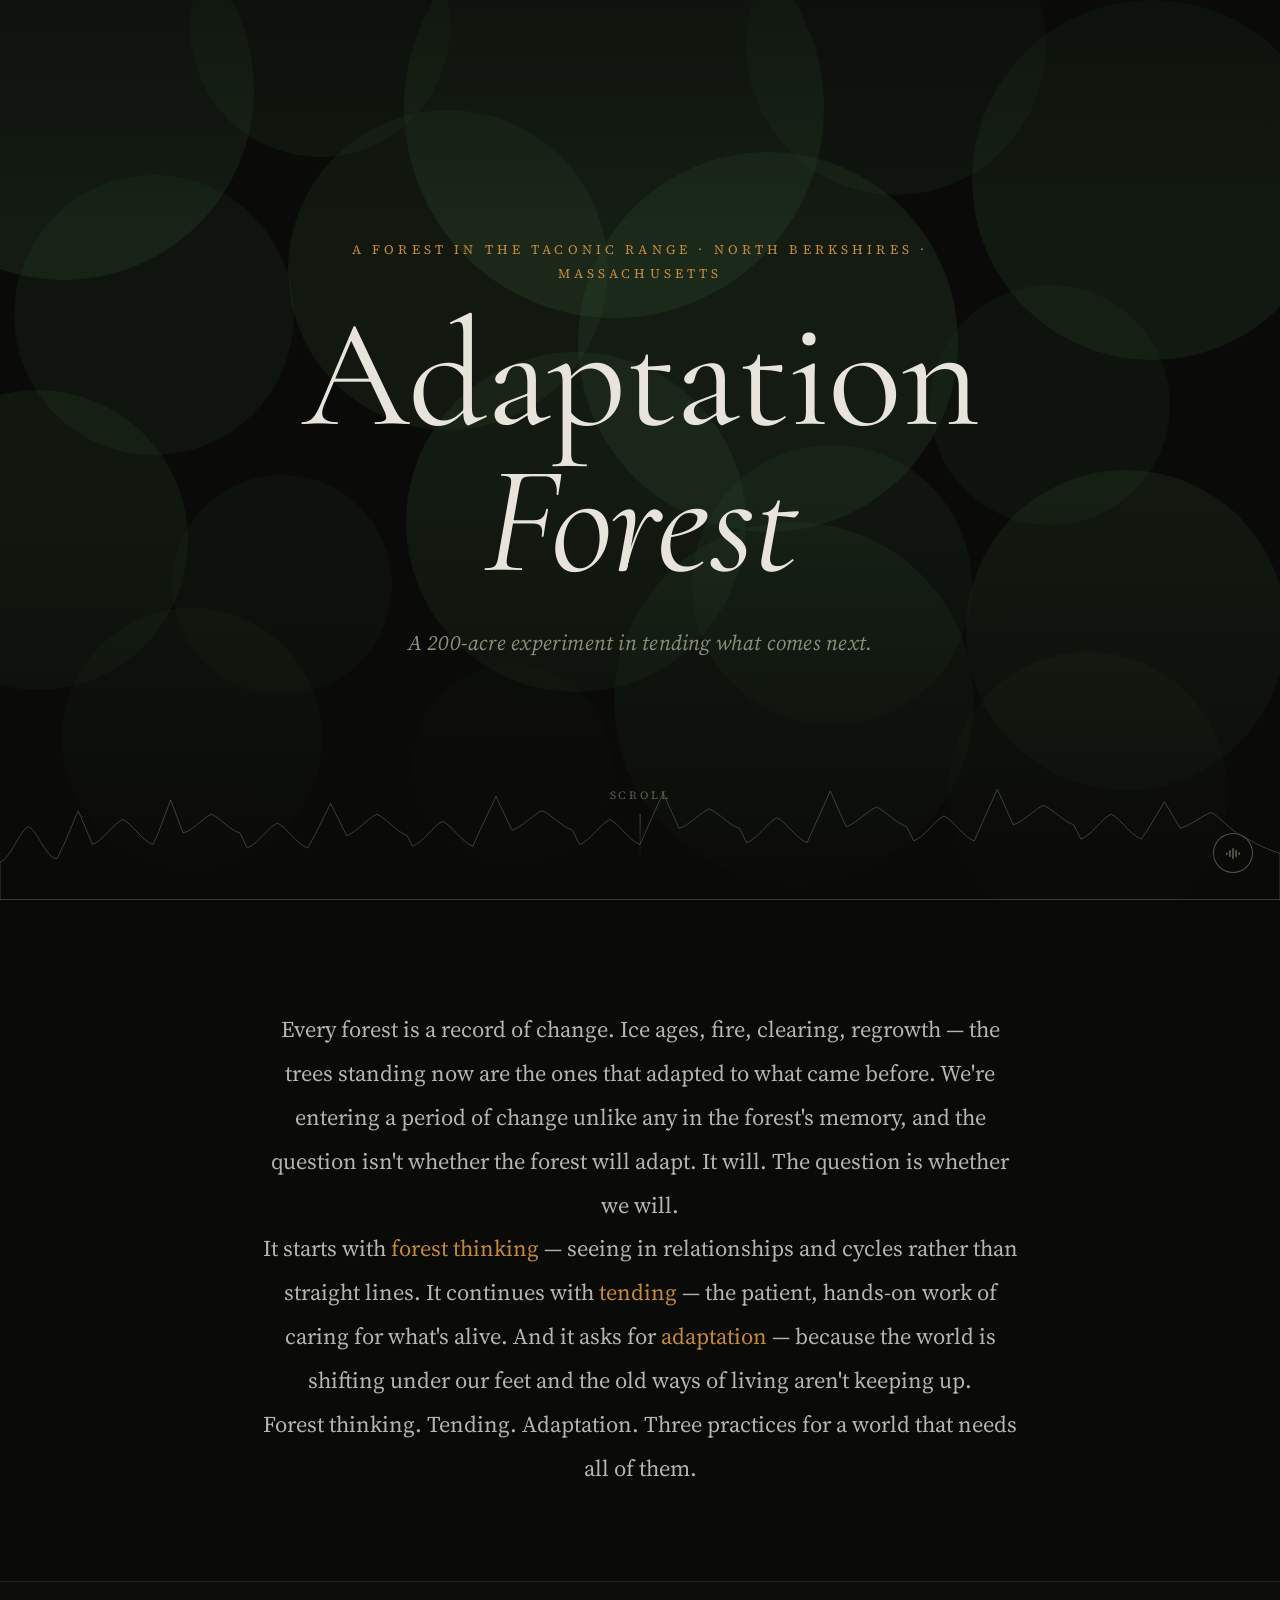
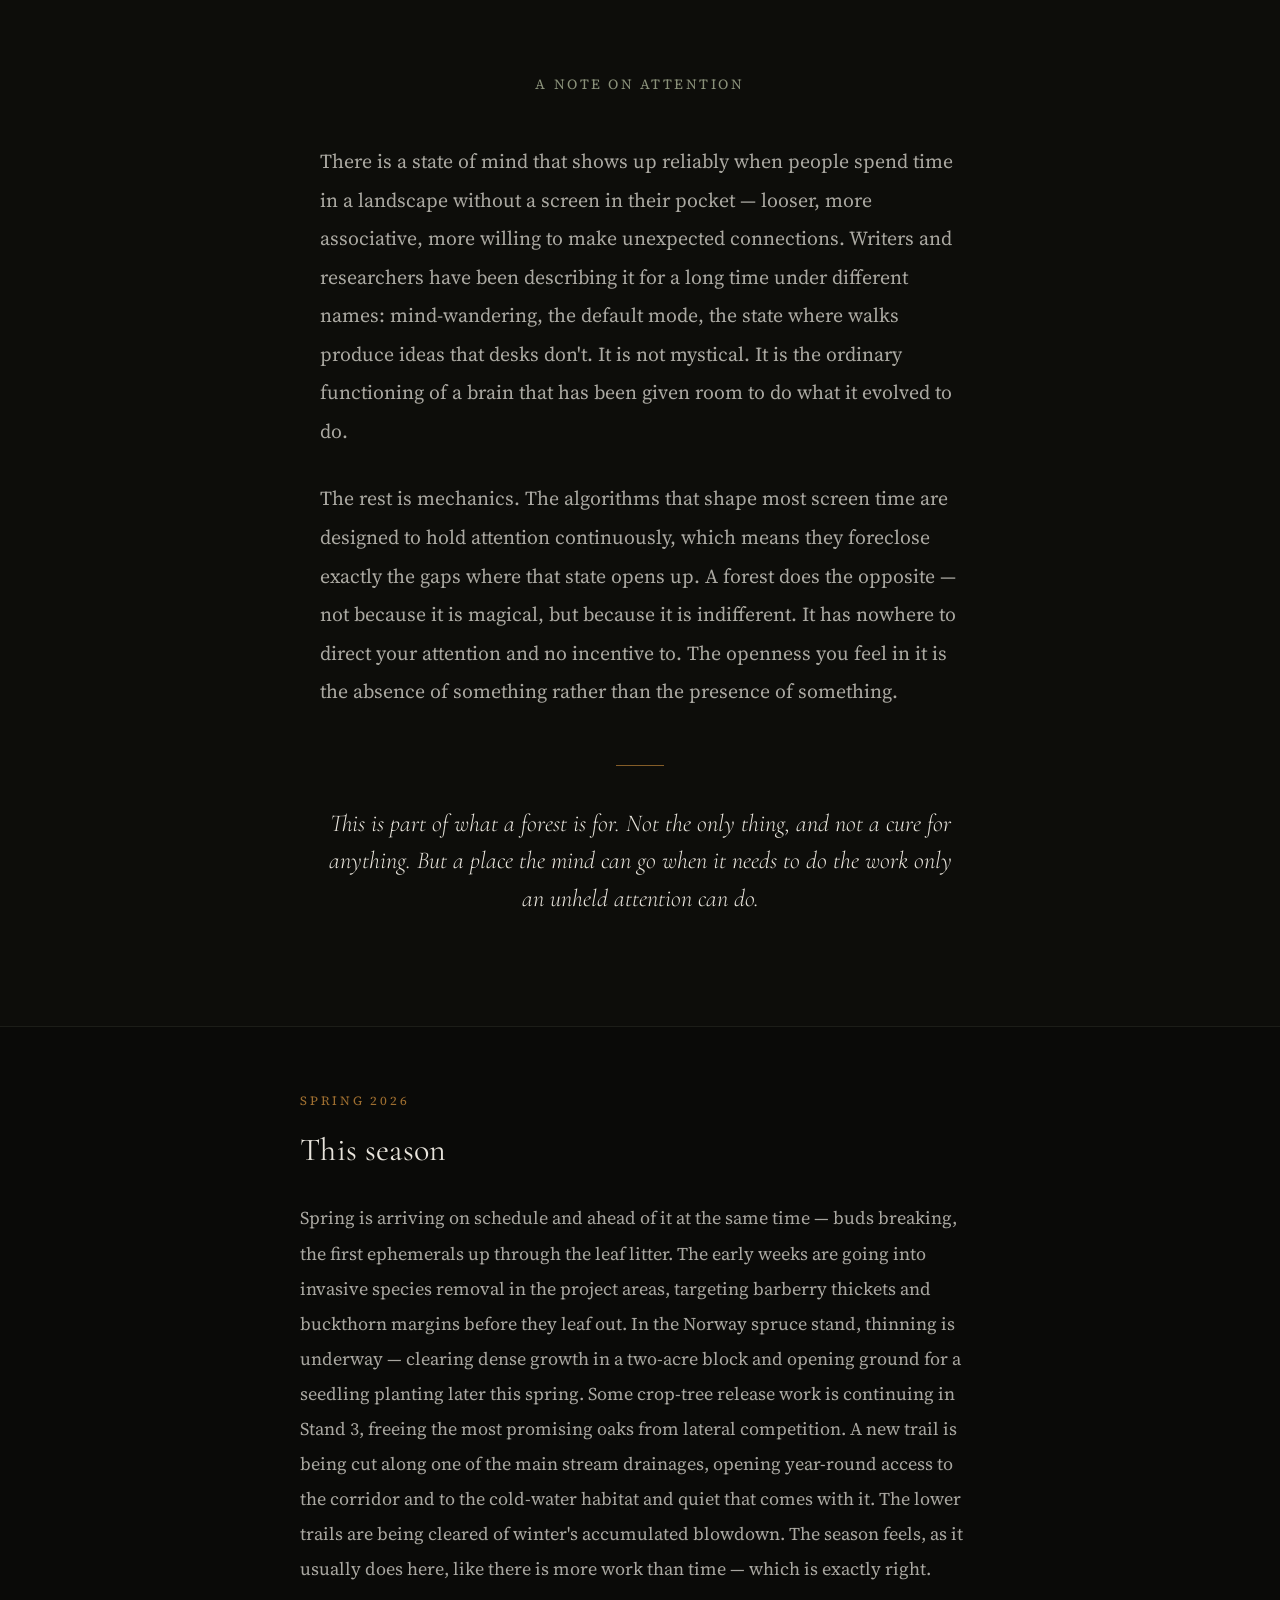
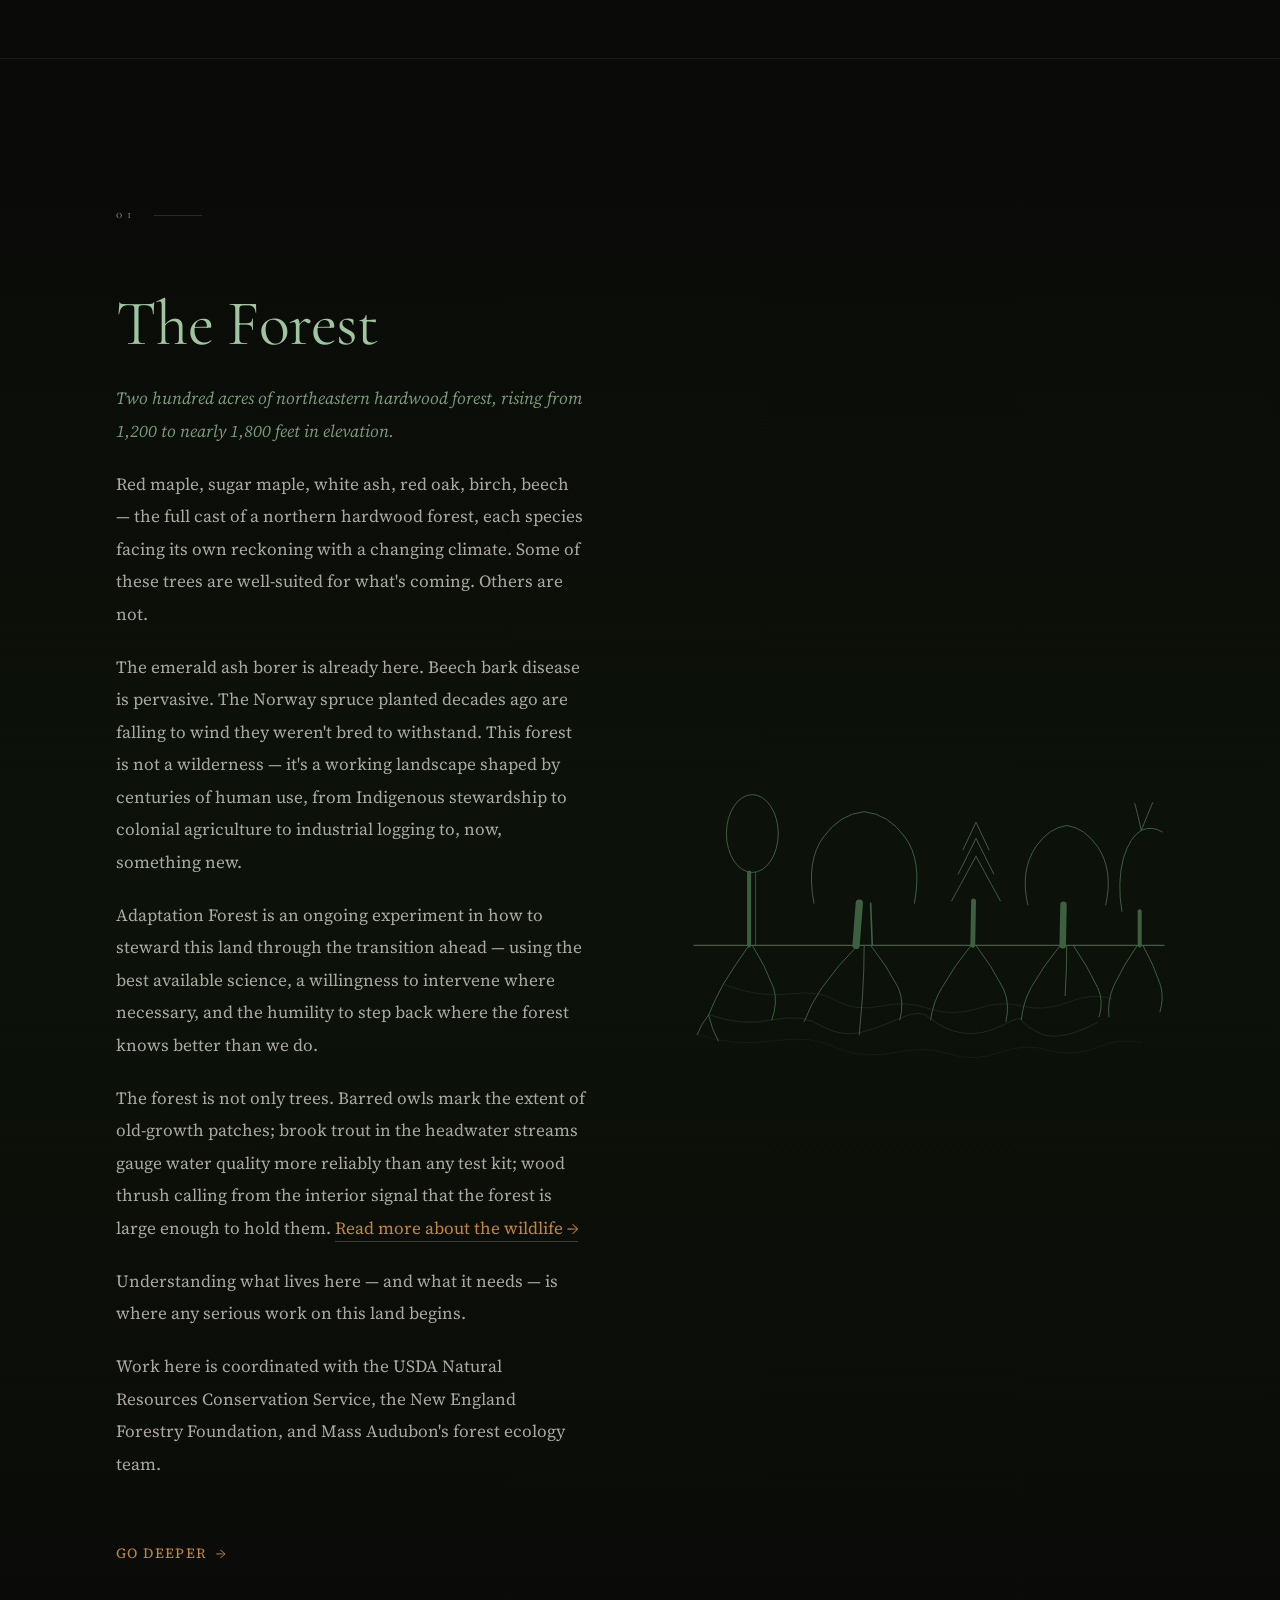
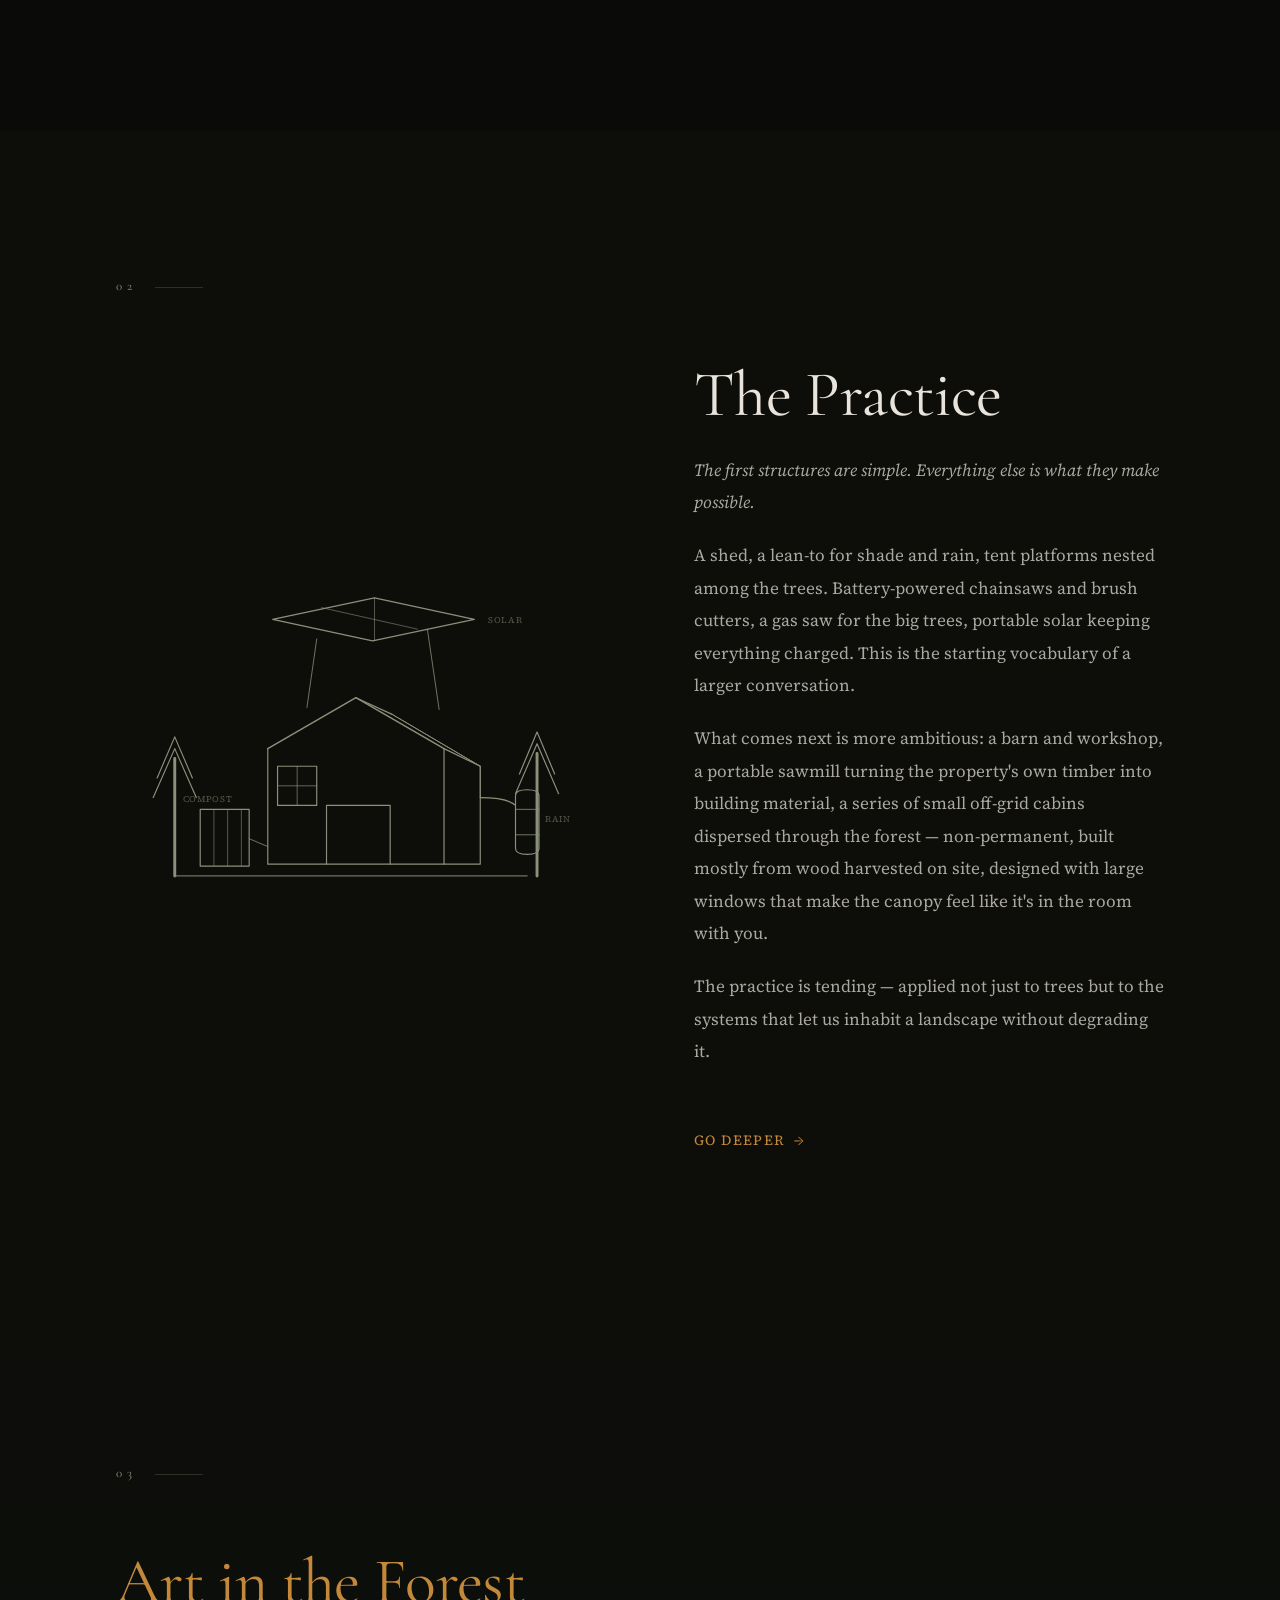
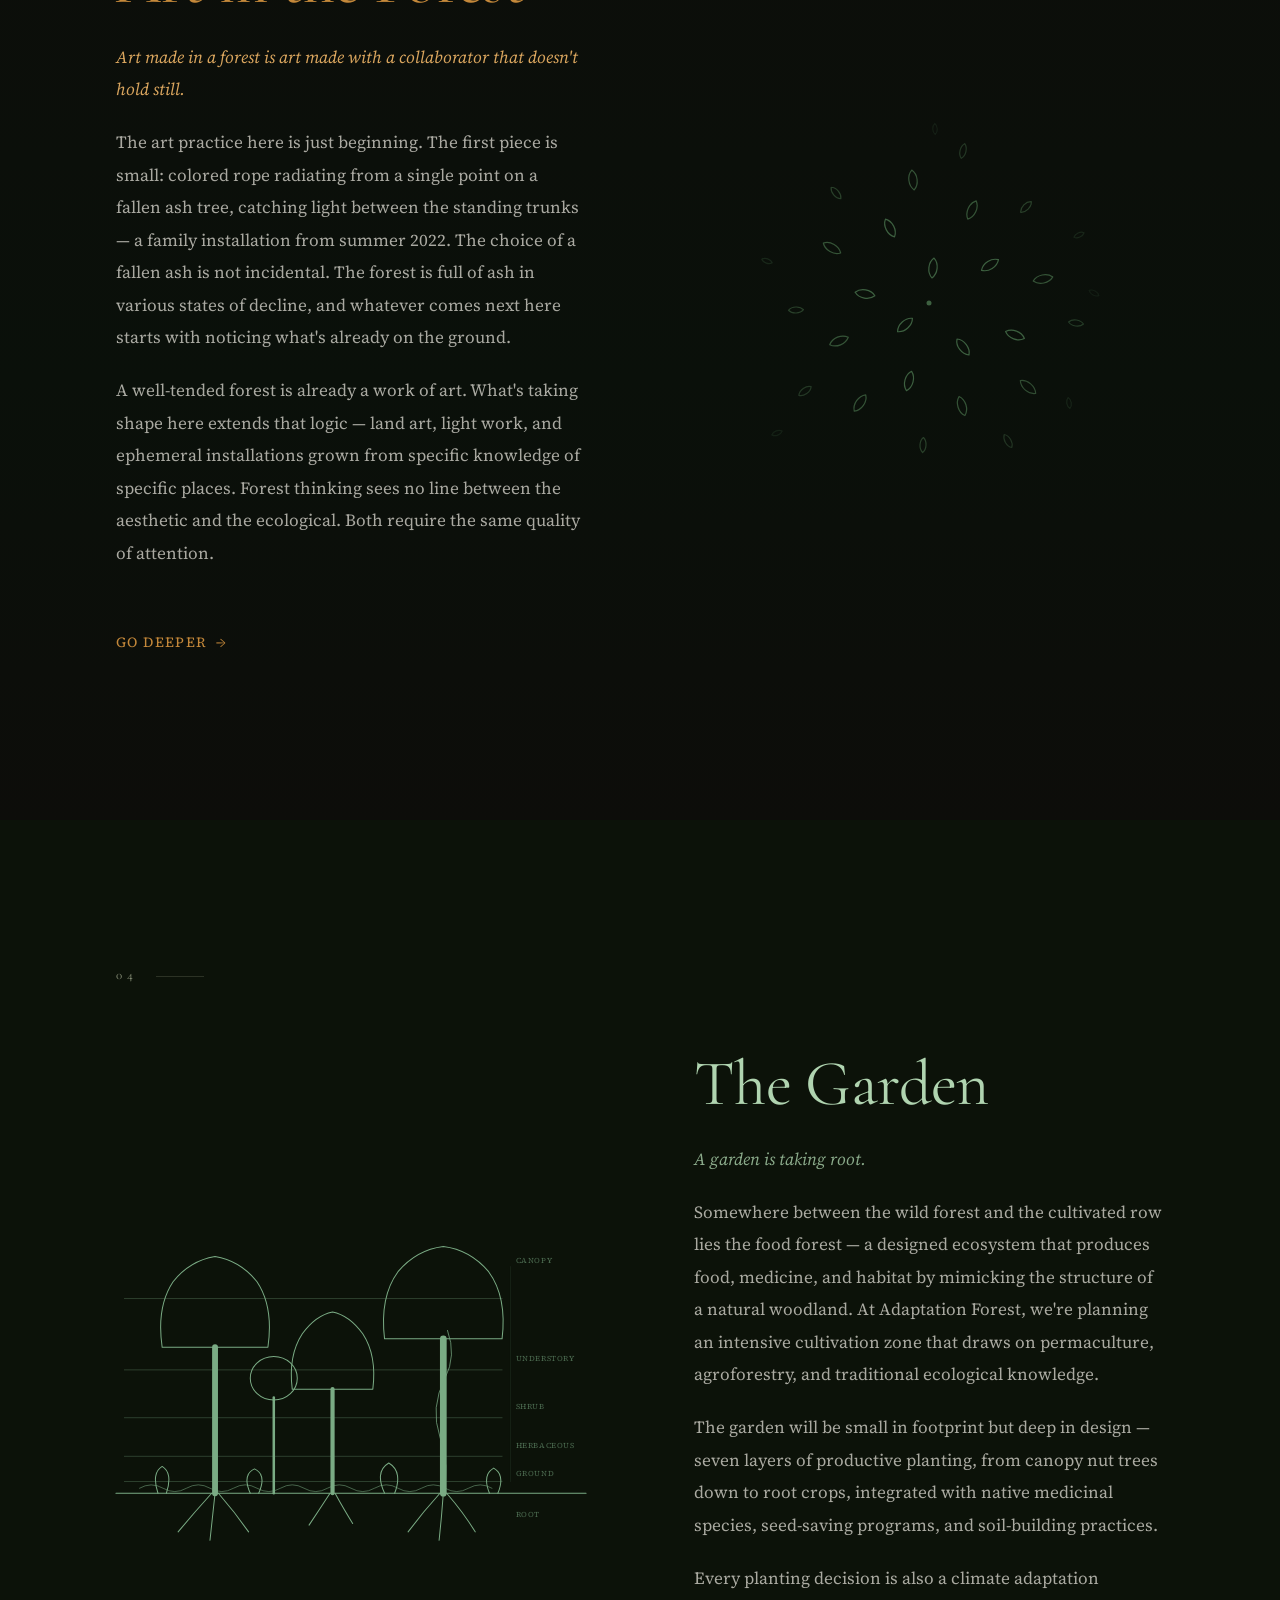
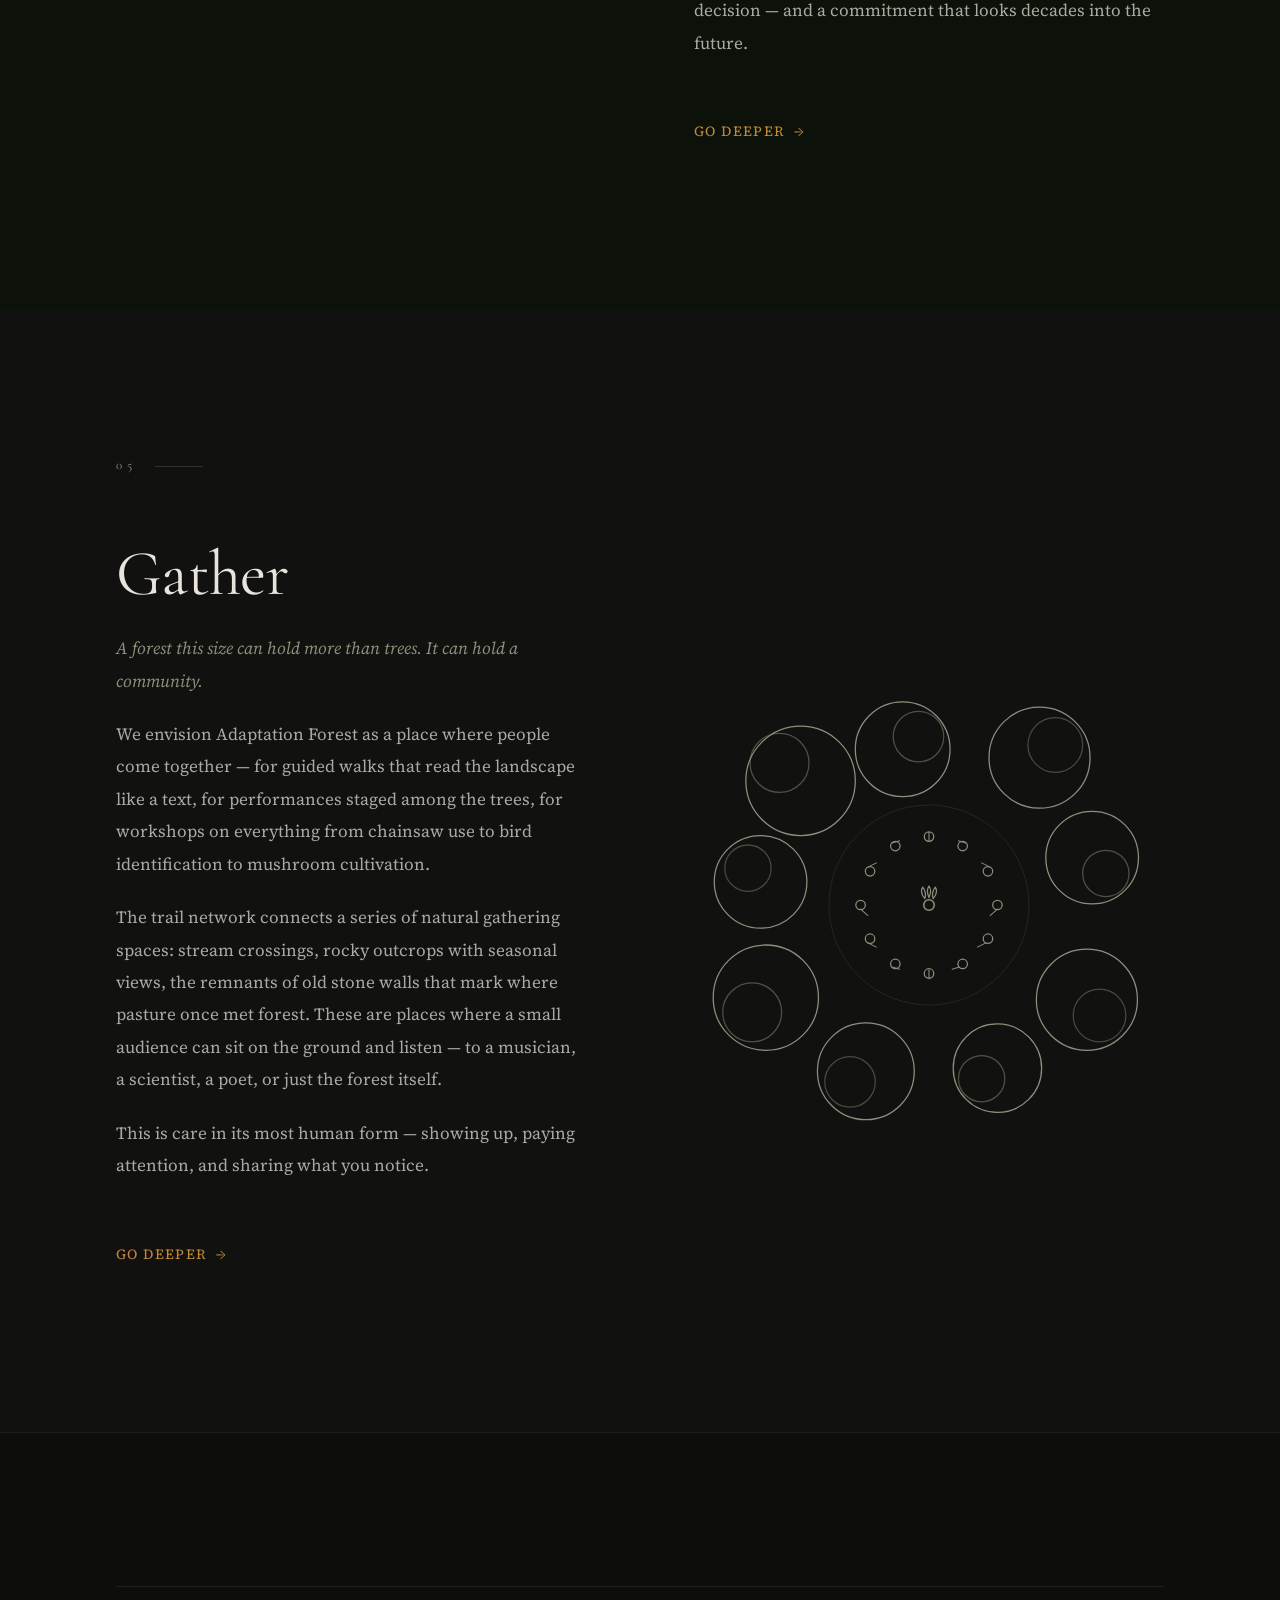
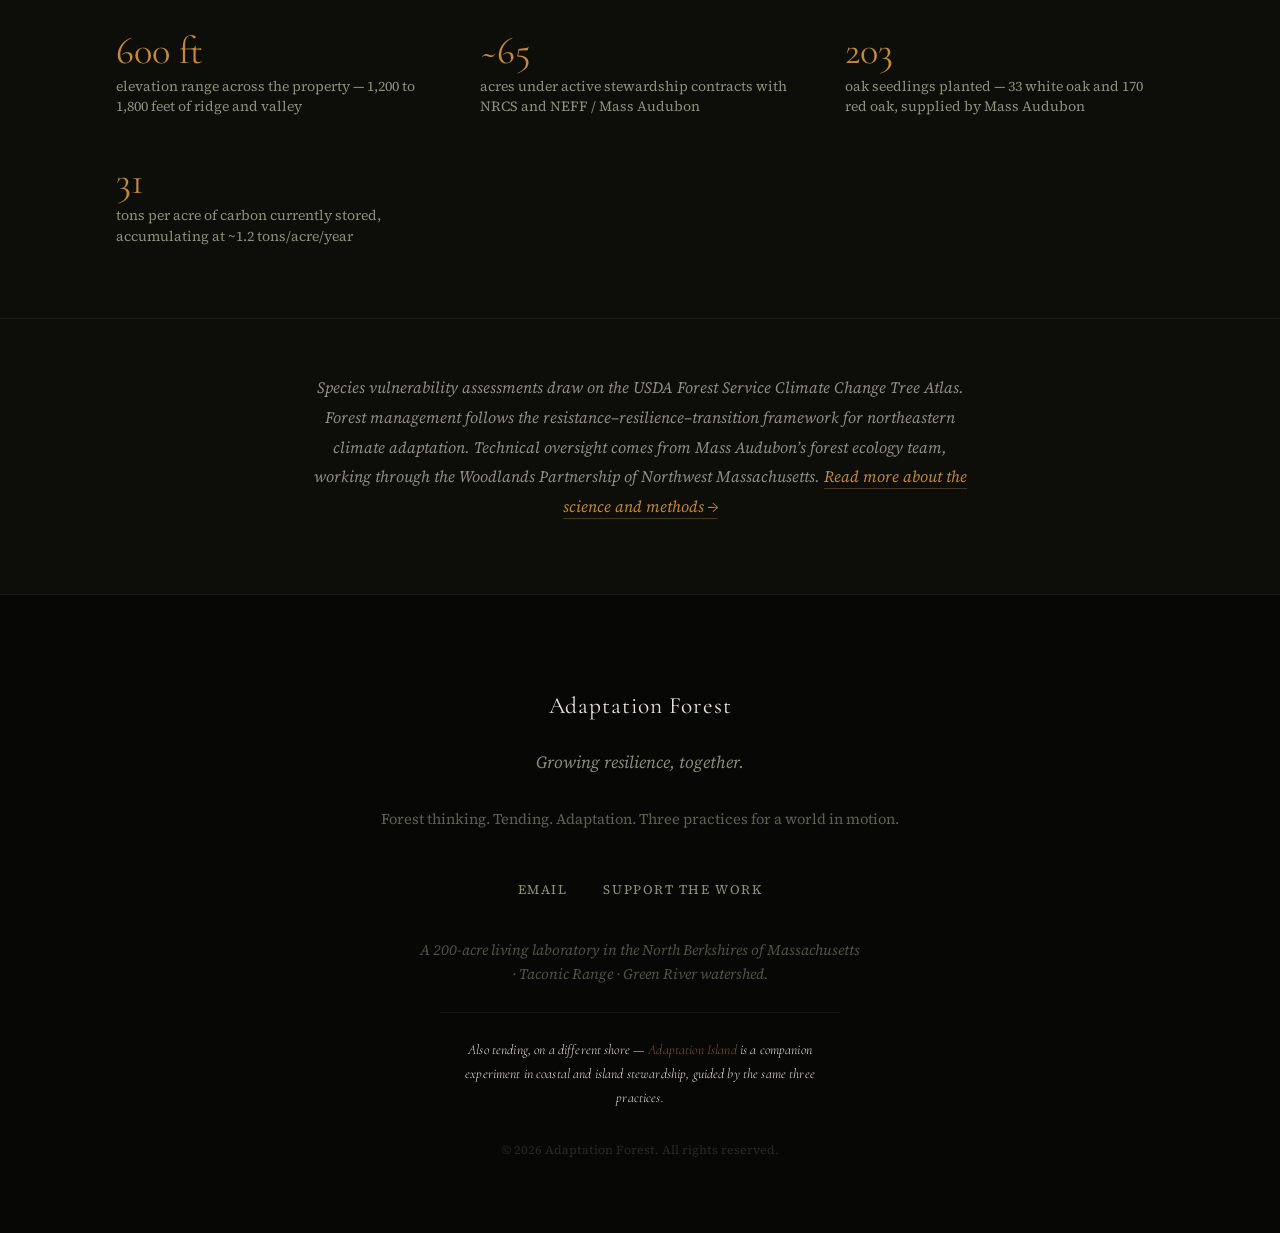
==== index.html @ d538417b "Group 1–3, 11: consolidate homepage to 5 sections + seasonal note + stats + methods - Fold wildlife " ====
<!DOCTYPE html>
<html lang="en">
<head>
  <!-- Google tag (gtag.js) -->
  <script async src="https://www.googletagmanager.com/gtag/js?id=G-ZVXCPQ4RWE"></script>
  <script>
    window.dataLayer = window.dataLayer || [];
    function gtag(){dataLayer.push(arguments);}
    gtag('js', new Date());

    gtag('config', 'G-ZVXCPQ4RWE');
  </script>
  <!-- Forest thinking: see in relationships and cycles.
       Tending: sustained attention to what's alive. Adaptation:
       redesigning how we live for the world as it actually is.
       If you're reading source code, you're already paying attention. -->
  <meta charset="UTF-8">
  <meta name="viewport" content="width=device-width, initial-scale=1.0">
  <meta name="description" content="Adaptation Forest is a 200-acre living experiment in climate-resilient forest stewardship in the North Berkshires of Massachusetts — within the Taconic range, near Mt. Greylock. Ecology, practice, art, and community on a working forest.">
  <title>Adaptation Forest — North Berkshires, Massachusetts</title>

  <!-- Canonical URL -->
  <link rel="canonical" href="https://adaptationforest.org/">

  <!-- Open Graph -->
  <meta property="og:type" content="website">
  <meta property="og:site_name" content="Adaptation Forest">
  <meta property="og:title" content="Adaptation Forest — North Berkshires, Massachusetts">
  <meta property="og:description" content="Adaptation Forest is a 200-acre living experiment in climate-resilient forest stewardship in the North Berkshires of Massachusetts — within the Taconic range, near Mt. Greylock. Ecology, practice, art, and community on a working forest.">
  <meta property="og:url" content="https://adaptationforest.org/">
  <meta property="og:locale" content="en_US">
  <meta property="og:image" content="https://adaptationforest.org/assets/images/og-image.jpg">
  <meta property="og:image:width" content="1200">
  <meta property="og:image:height" content="630">
  <meta property="og:image:alt" content="The Taconic ridge rising above a summer meadow at Adaptation Forest in the North Berkshires of Massachusetts.">

  <!-- Twitter Card -->
  <meta name="twitter:card" content="summary_large_image">
  <meta name="twitter:title" content="Adaptation Forest — North Berkshires, Massachusetts">
  <meta name="twitter:description" content="Adaptation Forest is a 200-acre living experiment in climate-resilient forest stewardship in the North Berkshires of Massachusetts — within the Taconic range, near Mt. Greylock. Ecology, practice, art, and community on a working forest.">
  <meta name="twitter:image" content="https://adaptationforest.org/assets/images/og-image.jpg">
  <meta name="twitter:image:alt" content="The Taconic ridge rising above a summer meadow at Adaptation Forest in the North Berkshires of Massachusetts.">
  <link rel="icon" href="assets/svg/favicon.svg" type="image/svg+xml">
  <link rel="preconnect" href="https://fonts.googleapis.com">
  <link rel="preconnect" href="https://fonts.gstatic.com" crossorigin>
  <link href="https://fonts.googleapis.com/css2?family=Cormorant+Garamond:ital,wght@0,300;0,400;0,600;1,300;1,400;1,600&family=Source+Serif+4:ital,opsz,wght@0,8..60,300;0,8..60,400;1,8..60,300;1,8..60,400&display=swap" rel="stylesheet">
  <link rel="stylesheet" href="css/style.css">

  <!-- Structured data for search engines -->
  <script type="application/ld+json">
  {
    "@context": "https://schema.org",
    "@graph": [
      {
        "@type": "Organization",
        "@id": "https://adaptationforest.org/#organization",
        "name": "Adaptation Forest",
        "url": "https://adaptationforest.org/",
        "description": "A 200-acre living experiment in climate-resilient forest stewardship in the North Berkshires of Massachusetts.",
        "email": "info@adaptationforest.org",
        "areaServed": {
          "@type": "Place",
          "name": "North Berkshires, Massachusetts"
        }
      },
      {
        "@type": "Place",
        "@id": "https://adaptationforest.org/#place",
        "name": "Adaptation Forest",
        "description": "A 200-acre working forest in the Taconic range, in the North Berkshires of Massachusetts.",
        "address": {
          "@type": "PostalAddress",
          "addressRegion": "MA",
          "addressLocality": "North Berkshires",
          "addressCountry": "US"
        },
        "geo": {
          "@type": "GeoCoordinates",
          "latitude": 42.6383,
          "longitude": -73.1660
        },
        "containedInPlace": [
          { "@type": "Place", "name": "Taconic Range" },
          { "@type": "Place", "name": "Berkshire County, Massachusetts" }
        ]
      },
      {
        "@type": "WebSite",
        "@id": "https://adaptationforest.org/#website",
        "url": "https://adaptationforest.org/",
        "name": "Adaptation Forest",
        "description": "A 200-acre living experiment in climate-resilient forest stewardship in the North Berkshires, Massachusetts.",
        "publisher": { "@id": "https://adaptationforest.org/#organization" },
        "inLanguage": "en-US"
      }
    ]
  }
  </script>
</head>
<body>

  <!-- ============================================================
       Navigation (hidden until user scrolls past hero)
       ============================================================ -->
  <nav id="main-nav" aria-label="Main navigation">
    <div class="nav-container">
      <a href="#hero" class="nav-logo">Adaptation Forest</a>
      <button class="nav-toggle" aria-label="Open menu" aria-expanded="false">
        <span></span><span></span><span></span>
      </button>
      <ul class="nav-links" role="list">
        <li><a href="#forest">The Forest</a></li>
        <li><a href="#practice">The Practice</a></li>
        <li><a href="#art">Art</a></li>
        <li><a href="#garden">Garden</a></li>
        <li><a href="#gather">Gather</a></li>
        <li><a href="pages/about.html">About</a></li>
      </ul>
    </div>
  </nav>

  <!-- ============================================================
       Hero
       ============================================================ -->
  <section id="hero" class="hero" aria-label="Hero">

    <!-- CSS generative canopy — 18 orbs -->
    <div class="hero-canopy" aria-hidden="true">
      <div class="canopy-orb"></div>
      <div class="canopy-orb"></div>
      <div class="canopy-orb"></div>
      <div class="canopy-orb"></div>
      <div class="canopy-orb"></div>
      <div class="canopy-orb"></div>
      <div class="canopy-orb"></div>
      <div class="canopy-orb"></div>
      <div class="canopy-orb"></div>
      <div class="canopy-orb"></div>
      <div class="canopy-orb"></div>
      <div class="canopy-orb"></div>
      <div class="canopy-orb"></div>
      <div class="canopy-orb"></div>
      <div class="canopy-orb"></div>
      <div class="canopy-orb"></div>
      <div class="canopy-orb"></div>
      <div class="canopy-orb"></div>
    </div>

    <div class="hero-vignette" aria-hidden="true"></div>

    <div class="hero-content">
      <p class="hero-eyebrow hero-elem">A forest in the Taconic range &middot; North Berkshires &middot; Massachusetts</p>
      <h1 class="hero-title hero-elem">Adaptation<br><em>Forest</em></h1>
      <p class="hero-tagline hero-elem">A 200-acre experiment in tending what comes next.</p>
    </div>

    <div class="hero-scroll hero-elem" aria-hidden="true">
      <span class="hero-scroll__label">Scroll</span>
      <div class="hero-scroll__line"></div>
    </div>

    <!-- Forest horizon silhouette — drawn first on page load -->
    <svg class="hero-silhouette" viewBox="0 0 1440 130" preserveAspectRatio="none"
         aria-hidden="true" focusable="false">
      <path class="draw" d="
        M 0,130
        L 0,88
        C 12,84 22,52 32,48
        C 42,52 52,84 64,84
        L 72,68 L 88,30 L 104,68
        C 116,64 128,44 138,40
        C 148,44 160,64 172,68
        L 178,55 L 192,18 L 206,55
        C 218,52 228,38 238,34
        C 248,38 258,52 270,55
        L 278,72
        C 290,68 302,48 312,44
        C 322,48 334,68 346,72
        L 354,58 L 372,22 L 390,58
        C 402,54 414,38 424,34
        C 434,38 446,54 458,58
        L 464,70
        C 476,66 488,46 498,42
        C 508,46 520,66 532,70
        L 540,52 L 558,14 L 576,52
        C 588,48 600,34 610,30
        C 620,34 632,48 644,52
        L 652,68
        C 664,64 676,44 686,40
        C 696,44 708,64 720,68
        L 728,50 L 746,10 L 764,50
        C 776,46 788,32 798,28
        C 808,32 820,46 832,50
        L 840,66
        C 852,62 864,42 874,38
        C 884,42 896,62 908,66
        L 916,48 L 934,8 L 952,48
        C 964,44 976,30 986,26
        C 996,30 1008,44 1020,48
        L 1028,64
        C 1040,60 1052,40 1062,36
        C 1072,40 1084,60 1096,64
        L 1104,46 L 1122,6 L 1140,46
        C 1152,42 1164,28 1174,24
        C 1184,28 1196,42 1208,46
        L 1216,62
        C 1228,58 1240,38 1250,34
        C 1260,38 1272,58 1284,62
        L 1292,50 L 1310,20 L 1328,50
        C 1340,46 1352,36 1362,32
        C 1372,36 1384,52 1396,58
        C 1408,64 1420,72 1440,78
        L 1440,130 Z
      "/>
    </svg>
  </section>

  <!-- ============================================================
       Intro Passage
       ============================================================ -->
  <div class="intro-passage">
    <div class="container">
      <p class="reveal">Every forest is a record of change. Ice ages, fire, clearing, regrowth — the trees standing now are the ones that adapted to what came before. We're entering a period of change unlike any in the forest's memory, and the question isn't whether the forest will adapt. It will. The question is whether we will.</p>

      <p class="reveal">It starts with <span class="text-amber">forest thinking</span> — seeing in relationships and cycles rather than straight lines. It continues with <span class="text-amber">tending</span> — the patient, hands-on work of caring for what's alive. And it asks for <span class="text-amber">adaptation</span> — because the world is shifting under our feet and the old ways of living aren't keeping up.</p>

      <p class="reveal">Forest thinking. Tending. Adaptation. Three practices for a world that needs all of them.</p>
    </div>
  </div>

  <!-- ============================================================
       A Note on Attention
       ============================================================ -->
  <section class="attention-passage" aria-label="A note on attention">
    <div class="container">

      <p class="attention-eyebrow reveal">A note on attention</p>

      <div class="attention-body">
        <p class="reveal">There is a state of mind that shows up reliably when people spend time in a landscape without a screen in their pocket — looser, more associative, more willing to make unexpected connections. Writers and researchers have been describing it for a long time under different names: mind-wandering, the default mode, the state where walks produce ideas that desks don't. It is not mystical. It is the ordinary functioning of a brain that has been given room to do what it evolved to do.</p>

        <p class="reveal">The rest is mechanics. The algorithms that shape most screen time are designed to hold attention continuously, which means they foreclose exactly the gaps where that state opens up. A forest does the opposite — not because it is magical, but because it is indifferent. It has nowhere to direct your attention and no incentive to. The openness you feel in it is the absence of something rather than the presence of something.</p>
      </div>

      <p class="attention-closer reveal">This is part of what a forest is <em>for</em>. Not the only thing, and not a cure for anything. But a place the mind can go when it needs to do the work only an unheld attention can do.</p>

    </div>
  </section>

  <!-- ============================================================
       THIS SEASON
       Seasonal update cadence: late winter (Feb), spring (May), summer (Aug), autumn (Nov)
       To update: change the dateline and replace the body paragraph below.
       ============================================================ -->
  <section class="seasonal-note" aria-label="This season at Adaptation Forest">
    <div class="container">
      <div class="seasonal-note__inner">
        <p class="seasonal-note__dateline">Spring 2026</p>
        <h2 class="seasonal-note__heading">This season</h2>
        <p class="seasonal-note__body reveal">Spring is arriving on schedule and ahead of it at the same time — buds breaking, the first ephemerals up through the leaf litter. The early weeks are going into invasive species removal in the project areas, targeting barberry thickets and buckthorn margins before they leaf out. In the Norway spruce stand, thinning is underway — clearing dense growth in a two-acre block and opening ground for a seedling planting later this spring. Some crop-tree release work is continuing in Stand 3, freeing the most promising oaks from lateral competition. A new trail is being cut along one of the main stream drainages, opening year-round access to the corridor and to the cold-water habitat and quiet that comes with it. The lower trails are being cleared of winter's accumulated blowdown. The season feels, as it usually does here, like there is more work than time — which is exactly right.</p>
      </div>
    </div>
  </section>

  <!-- ============================================================
       01 — The Forest
       ============================================================ -->
  <section id="forest" class="section section--forest">
    <div class="container">
      <span class="section-num reveal" aria-hidden="true">01</span>
      <div class="section-grid">

        <div class="section-text">
          <h2 class="section-title reveal">The Forest</h2>
          <p class="section-lead reveal">Two hundred acres of northeastern hardwood forest, rising from 1,200 to nearly 1,800 feet in elevation.</p>
          <p class="reveal">Red maple, sugar maple, white ash, red oak, birch, beech — the full cast of a northern hardwood forest, each species facing its own reckoning with a changing climate. Some of these trees are well-suited for what's coming. Others are not.</p>
          <p class="reveal">The emerald ash borer is already here. Beech bark disease is pervasive. The Norway spruce planted decades ago are falling to wind they weren't bred to withstand. This forest is not a wilderness — it's a working landscape shaped by centuries of human use, from Indigenous stewardship to colonial agriculture to industrial logging to, now, something new.</p>
          <p class="reveal">Adaptation Forest is an ongoing experiment in how to steward this land through the transition ahead — using the best available science, a willingness to intervene where necessary, and the humility to step back where the forest knows better than we do.</p>
          <p class="reveal">The forest is not only trees. Barred owls mark the extent of old-growth patches; brook trout in the headwater streams gauge water quality more reliably than any test kit; wood thrush calling from the interior signal that the forest is large enough to hold them. <a href="pages/wildlife.html" class="inline-link">Read more about the wildlife →</a></p>
          <p class="reveal">Understanding what lives here — and what it needs — is where any serious work on this land begins.</p>
          <p class="reveal">Work here is coordinated with the USDA Natural Resources Conservation Service, the New England Forestry Foundation, and Mass Audubon's forest ecology team.</p>
          <a href="pages/forest.html" class="go-deeper reveal">Go Deeper</a>
        </div>

        <!-- SVG: Forest cross-section — roots, trunks, canopy, mycelial network -->
        <div class="section-visual">
          <div class="illus-wrap svg-animate">
            <svg class="section-illus illus--forest" viewBox="0 0 580 420"
                 aria-label="Cross-section of forest showing canopy, trunks, root systems, and mycelial network"
                 role="img">

              <!-- CANOPY CROWNS -->
              <!-- Tree 1: birch, narrow oval -->
              <ellipse class="draw" cx="72"  cy="92"  rx="32" ry="48"/>
              <!-- Tree 2: oak, broad irregular -->
              <path class="draw" d="M 148,178 Q 138,125 160,96 Q 180,68 210,65 Q 240,68 260,96 Q 282,125 272,178"/>
              <!-- Tree 3: conifer, layered triangles -->
              <path class="draw" d="M 318,175 L 348,120 L 378,175"/>
              <path class="draw" d="M 326,142 L 348,98  L 370,142"/>
              <path class="draw" d="M 332,112 L 348,78  L 364,112"/>
              <!-- Tree 4: maple, rounded dense -->
              <path class="draw" d="M 412,180 Q 402,138 422,108 Q 438,85 460,82 Q 482,85 498,108 Q 518,138 508,180"/>
              <!-- Tree 5: beech, high open crown -->
              <path class="draw" d="M 528,188 Q 522,152 530,122 Q 538,96 552,88 Q 565,82 578,90"/>
              <path class="draw" d="M 552,88 Q 548,70 544,55"/>
              <path class="draw" d="M 552,88 Q 560,68 566,54"/>

              <!-- TRUNKS -->
              <line class="draw" x1="68"  y1="140" x2="68"  y2="230" stroke-width="5"/>
              <line class="draw" x1="76"  y1="140" x2="76"  y2="230" stroke-width="1"/>
              <line class="draw" x1="204" y1="178" x2="200" y2="230" stroke-width="9"/>
              <line class="draw" x1="218" y1="178" x2="220" y2="230" stroke-width="2"/>
              <line class="draw" x1="345" y1="175" x2="344" y2="230" stroke-width="6"/>
              <line class="draw" x1="456" y1="180" x2="455" y2="230" stroke-width="8"/>
              <line class="draw" x1="550" y1="188" x2="550" y2="230" stroke-width="5"/>

              <!-- GROUND LINE -->
              <line class="draw" x1="0" y1="230" x2="580" y2="230" stroke-width="1.5"/>

              <!-- ROOT SYSTEMS -->
              <!-- Tree 1 roots -->
              <path class="draw" d="M 68,230 Q 52,252 36,278 Q 26,296 18,316"/>
              <path class="draw" d="M 72,230 Q 88,255 98,282 Q 104,300 96,322"/>
              <path class="draw" d="M 18,316 Q 8,328 4,340"/>
              <path class="draw" d="M 18,316 Q 22,334 30,348"/>
              <!-- Tree 2 roots -->
              <path class="draw" d="M 202,230 Q 178,254 158,282 Q 144,302 136,324"/>
              <path class="draw" d="M 210,230 Q 210,260 208,292 Q 206,316 204,340"/>
              <path class="draw" d="M 218,230 Q 238,255 252,282 Q 260,300 254,322"/>
              <!-- Tree 3 roots -->
              <path class="draw" d="M 342,230 Q 322,254 306,282 Q 295,300 292,322"/>
              <path class="draw" d="M 348,230 Q 368,256 382,284 Q 390,302 385,324"/>
              <!-- Tree 4 roots -->
              <path class="draw" d="M 452,230 Q 432,254 416,282 Q 406,300 404,322"/>
              <path class="draw" d="M 460,230 Q 460,260 458,292"/>
              <path class="draw" d="M 468,230 Q 486,256 498,282 Q 506,298 500,318"/>
              <!-- Tree 5 roots -->
              <path class="draw" d="M 547,230 Q 530,254 518,280 Q 510,298 512,318"/>
              <path class="draw" d="M 554,230 Q 568,255 576,280 Q 580,296 575,312"/>

              <!-- MYCELIAL NETWORK (thin threads connecting root zones) -->
              <path class="draw" stroke-width="0.6" opacity="0.7"
                d="M 20,316 Q 60,330 96,322 Q 136,314 158,330 Q 180,342 204,338 Q 228,332 254,320 Q 280,308 292,320 Q 308,334 330,338 Q 355,342 382,328 Q 405,316 404,322 Q 408,330 430,340 Q 455,348 498,325"/>
              <path class="draw" stroke-width="0.6" opacity="0.55"
                d="M 36,278 Q 80,295 118,290 Q 155,285 175,298 Q 200,312 230,305 Q 262,298 290,308 Q 318,318 350,308 Q 378,298 406,305 Q 432,312 462,300 Q 492,288 516,296"/>
              <path class="draw" stroke-width="0.5" opacity="0.4"
                d="M 4,340 Q 50,355 96,348 Q 145,340 180,358 Q 210,370 250,362 Q 285,354 315,364 Q 345,374 378,362 Q 408,350 440,360 Q 468,368 500,355 Q 525,344 552,350"/>
            </svg>
          </div>
        </div>

      </div>
    </div>
  </section>

  <!-- ============================================================
       02 — The Practice
       ============================================================ -->
  <section id="practice" class="section section--practice">
    <div class="container">
      <span class="section-num reveal" aria-hidden="true">02</span>
      <div class="section-grid section-grid--flip">

        <!-- SVG: Exploded axonometric shelter diagram -->
        <div class="section-visual">
          <div class="illus-wrap svg-animate">
            <svg class="section-illus illus--practice" viewBox="0 0 480 440"
                 aria-label="Exploded axonometric diagram of off-grid shelter with solar panel, rain catchment, and composting system"
                 role="img">

              <!-- BACKGROUND TREES -->
              <line class="draw" x1="60"  y1="340" x2="60"  y2="220" stroke-width="3"/>
              <path class="draw" d="M 38,260 L 60,210 L 82,260"/>
              <path class="draw" d="M 42,240 L 60,198 L 78,240"/>
              <line class="draw" x1="430" y1="340" x2="430" y2="215" stroke-width="3"/>
              <path class="draw" d="M 408,256 L 430,205 L 452,256"/>
              <path class="draw" d="M 412,236 L 430,193 L 448,236"/>

              <!-- SHED — perspective sketch -->
              <!-- Front face -->
              <path class="draw" d="M 155,210 L 155,328 L 335,328 L 335,210"/>
              <!-- Side face (right, partial depth) -->
              <path class="draw" d="M 335,210 L 372,228 L 372,328 L 335,328"/>
              <!-- Roof front edge -->
              <line class="draw" x1="155" y1="210" x2="245" y2="158" stroke-width="1.5"/>
              <line class="draw" x1="335" y1="210" x2="245" y2="158" stroke-width="1.5"/>
              <!-- Roof side ridge -->
              <line class="draw" x1="245" y1="158" x2="282" y2="175" stroke-width="1.2"/>
              <line class="draw" x1="372" y1="228" x2="282" y2="175" stroke-width="1"/>
              <!-- Roof plane right (dashed back edge) -->
              <line class="draw dash" x1="282" y1="175" x2="372" y2="228" stroke-width="0.8"/>

              <!-- Door -->
              <path class="draw" d="M 215,328 L 215,268 L 280,268 L 280,328"/>
              <!-- Window -->
              <path class="draw" d="M 165,228 L 165,268 L 205,268 L 205,228 Z"/>
              <line class="draw" x1="185" y1="228" x2="185" y2="268" stroke-width="0.7"/>
              <line class="draw" x1="165" y1="248" x2="205" y2="248" stroke-width="0.7"/>

              <!-- SOLAR PANEL — floating above roof (exploded) -->
              <!-- Panel parallelogram -->
              <path class="draw" d="M 160,78 L 264,56 L 366,78 L 262,100 Z"/>
              <!-- Panel grid lines -->
              <line class="draw" x1="210" y1="66" x2="308" y2="88" stroke-width="0.6"/>
              <line class="draw" x1="264" y1="56" x2="264" y2="100" stroke-width="0.6"/>
              <!-- Explode lines (dashed) from panel to roof -->
              <line class="draw dash" x1="205" y1="98"  x2="195" y2="168" stroke-width="0.8"/>
              <line class="draw dash" x1="318" y1="88"  x2="330" y2="170" stroke-width="0.8"/>
              <!-- Label -->
              <text class="illus-label" x="380" y="82">solar</text>

              <!-- RAIN BARREL — right side (exploded) -->
              <!-- Gutter line from roof -->
              <path class="draw" d="M 372,260 Q 400,260 408,268"/>
              <!-- Barrel body -->
              <path class="draw" d="M 408,258 L 408,312 Q 408,318 420,318 Q 432,318 432,312 L 432,258 Q 432,252 420,252 Q 408,252 408,258 Z"/>
              <!-- Barrel bands -->
              <line class="draw" x1="408" y1="272" x2="432" y2="272" stroke-width="0.8"/>
              <line class="draw" x1="408" y1="298" x2="432" y2="298" stroke-width="0.8"/>
              <!-- Downspout -->
              <line class="draw" x1="372" y1="228" x2="372" y2="260" stroke-width="0.8"/>
              <text class="illus-label" x="438" y="285">rain</text>

              <!-- COMPOST BIN — left side (exploded) -->
              <!-- Open-top box -->
              <path class="draw" d="M 86,272 L 86,330 L 136,330 L 136,272 L 86,272"/>
              <!-- Slats / texture lines -->
              <line class="draw" x1="100" y1="272" x2="100" y2="330" stroke-width="0.6"/>
              <line class="draw" x1="114" y1="272" x2="114" y2="330" stroke-width="0.6"/>
              <line class="draw" x1="128" y1="272" x2="128" y2="330" stroke-width="0.6"/>
              <!-- Connection line to shed (dashed) -->
              <line class="draw dash" x1="136" y1="302" x2="155" y2="310" stroke-width="0.8"/>
              <text class="illus-label" x="68" y="265">compost</text>

              <!-- Ground line -->
              <line class="draw" x1="60" y1="340" x2="420" y2="340" stroke-width="1"/>
            </svg>
          </div>
        </div>

        <div class="section-text">
          <h2 class="section-title reveal">The Practice</h2>
          <p class="section-lead reveal">The first structures are simple. Everything else is what they make possible.</p>
          <p class="reveal">A shed, a lean-to for shade and rain, tent platforms nested among the trees. Battery-powered chainsaws and brush cutters, a gas saw for the big trees, portable solar keeping everything charged. This is the starting vocabulary of a larger conversation.</p>
          <p class="reveal">What comes next is more ambitious: a barn and workshop, a portable sawmill turning the property's own timber into building material, a series of small off-grid cabins dispersed through the forest — non-permanent, built mostly from wood harvested on site, designed with large windows that make the canopy feel like it's in the room with you.</p>
          <p class="reveal">The practice is tending — applied not just to trees but to the systems that let us inhabit a landscape without degrading it.</p>
          <a href="pages/practice.html" class="go-deeper reveal">Go Deeper</a>
        </div>

      </div>
    </div>
  </section>

  <!-- ============================================================
       03 — Art in the Forest
       ============================================================ -->
  <section id="art" class="section section--art">
    <div class="container">
      <span class="section-num reveal" aria-hidden="true">03</span>
      <div class="section-grid">

        <div class="section-text">
          <h2 class="section-title reveal">Art in the Forest</h2>
          <p class="section-lead reveal">Art made in a forest is art made with a collaborator that doesn't hold still.</p>
          <p class="reveal">The art practice here is just beginning. The first piece is small: colored rope radiating from a single point on a fallen ash tree, catching light between the standing trunks — a family installation from summer 2022. The choice of a fallen ash is not incidental. The forest is full of ash in various states of decline, and whatever comes next here starts with noticing what's already on the ground.</p>
          <p class="reveal">A well-tended forest is already a work of art. What's taking shape here extends that logic — land art, light work, and ephemeral installations grown from specific knowledge of specific places. Forest thinking sees no line between the aesthetic and the ecological. Both require the same quality of attention.</p>
          <a href="pages/art.html" class="go-deeper reveal">Go Deeper</a>
        </div>

        <!-- SVG: Fibonacci spiral of leaf shapes, dissolving at edges -->
        <div class="section-visual">
          <div class="illus-wrap svg-animate">
            <svg class="section-illus illus--art" viewBox="0 0 380 380"
                 aria-label="Spiral of leaf shapes dissolving into scattered leaves, suggesting land art and natural entropy"
                 role="img">
              <defs>
                <!-- Leaf shape: almond, major axis vertical -->
                <path id="lf"  d="M 0,-10 C 5.5,-5 5.5,5 0,10 C -5.5,5 -5.5,-5 0,-10 Z"/>
                <path id="lfs" d="M 0,-7.5 C 4,-4 4,4 0,7.5 C -4,4 -4,-4 0,-7.5 Z"/>
                <path id="lfxs" d="M 0,-5.5 C 3,-3 3,3 0,5.5 C -3,3 -3,-3 0,-5.5 Z"/>
              </defs>

              <!-- Center mark -->
              <circle class="draw" cx="190" cy="190" r="2.5" fill="currentColor" stroke="none"/>

              <!-- Fibonacci/golden-angle leaf spiral (30 leaves) -->
              <!-- Inner ring — tight, full opacity -->
              <use class="draw" href="#lf" transform="translate(166,212) rotate(228)"/>
              <use class="draw" href="#lf" transform="translate(194,155) rotate(6)"/>
              <use class="draw" href="#lf" transform="translate(224,234) rotate(143)"/>
              <use class="draw" href="#lf" transform="translate(126,181) rotate(280)"/>
              <use class="draw" href="#lf" transform="translate(251,152) rotate(58)"/>
              <use class="draw" href="#lf" transform="translate(170,268) rotate(195)"/>
              <use class="draw" href="#lf" transform="translate(151,115) rotate(333)"/>
              <use class="draw" href="#lf" transform="translate(276,222) rotate(110)"/>

              <!-- Mid ring — spreading out -->
              <use class="draw" href="#lf" transform="translate(100,228) rotate(248)" opacity="0.85"/>
              <use class="draw" href="#lf" transform="translate(233,97)  rotate(25)"  opacity="0.85"/>
              <use class="draw" href="#lf" transform="translate(223,293) rotate(163)" opacity="0.85"/>
              <use class="draw" href="#lf" transform="translate(93,135)  rotate(300)" opacity="0.85"/>
              <use class="draw" href="#lf" transform="translate(304,166) rotate(78)"  opacity="0.85"/>
              <use class="draw" href="#lf" transform="translate(121,290) rotate(215)" opacity="0.85"/>
              <use class="draw" href="#lf" transform="translate(174,67)  rotate(353)" opacity="0.85"/>
              <use class="draw" href="#lf" transform="translate(289,274) rotate(130)" opacity="0.75"/>

              <!-- Outer ring — beginning to scatter and fade -->
              <use class="draw" href="#lfs" transform="translate(57,197)  rotate(268)" opacity="0.6"/>
              <use class="draw" href="#lfs" transform="translate(287,94)  rotate(45)"  opacity="0.6"/>
              <use class="draw" href="#lfs" transform="translate(184,332) rotate(183)" opacity="0.6"/>
              <use class="draw" href="#lfs" transform="translate(97,80)   rotate(320)" opacity="0.6"/>
              <use class="draw" href="#lfs" transform="translate(337,210) rotate(98)"  opacity="0.55"/>
              <use class="draw" href="#lfs" transform="translate(66,278)  rotate(235)" opacity="0.5"/>
              <use class="draw" href="#lfs" transform="translate(224,38)  rotate(13)"  opacity="0.5"/>
              <use class="draw" href="#lfs" transform="translate(269,328) rotate(150)" opacity="0.45"/>

              <!-- Dissolving edge — very scattered, very faint -->
              <use class="draw" href="#lfxs" transform="translate(28,148)  rotate(288)" opacity="0.3"/>
              <use class="draw" href="#lfxs" transform="translate(340,122) rotate(66)"  opacity="0.28"/>
              <use class="draw" href="#lfxs" transform="translate(330,290) rotate(170)" opacity="0.25"/>
              <use class="draw" href="#lfxs" transform="translate(38,320)  rotate(250)" opacity="0.22"/>
              <use class="draw" href="#lfxs" transform="translate(196,16)  rotate(358)" opacity="0.20"/>
              <use class="draw" href="#lfxs" transform="translate(355,180) rotate(118)" opacity="0.18"/>
            </svg>
          </div>
        </div>

      </div>
    </div>
  </section>

  <!-- ============================================================
       04 — The Garden
       ============================================================ -->
  <section id="garden" class="section section--garden">
    <div class="container">
      <span class="section-num reveal" aria-hidden="true">04</span>
      <div class="section-grid section-grid--flip">

        <!-- SVG: 7-layer food forest cross-section -->
        <div class="section-visual">
          <div class="illus-wrap svg-animate">
            <svg class="section-illus illus--garden" viewBox="0 0 560 420"
                 aria-label="Seven-layer food forest cross-section: canopy, understory, shrub, herbaceous, ground cover, vine, and root layers"
                 role="img">

              <!-- LAYER GUIDE LINES (dashed horizontal) -->
              <line class="draw dash" x1="10" y1="90"  x2="460" y2="90"  stroke-width="0.7" opacity="0.5"/>
              <line class="draw dash" x1="10" y1="175" x2="460" y2="175" stroke-width="0.7" opacity="0.5"/>
              <line class="draw dash" x1="10" y1="232" x2="460" y2="232" stroke-width="0.7" opacity="0.5"/>
              <line class="draw dash" x1="10" y1="278" x2="460" y2="278" stroke-width="0.7" opacity="0.5"/>
              <line class="draw dash" x1="10" y1="308" x2="460" y2="308" stroke-width="0.7" opacity="0.5"/>

              <!-- GROUND LINE -->
              <line class="draw" x1="0" y1="322" x2="560" y2="322" stroke-width="1.4"/>

              <!-- CANOPY TREES -->
              <!-- Canopy tree 1 (left) — tall, spreading crown -->
              <line class="draw" x1="118" y1="322" x2="118" y2="148" stroke-width="7"/>
              <path class="draw" d="M 55,148 Q 48,100 68,70 Q 88,45 118,40 Q 148,45 168,70 Q 188,100 181,148 Z"/>
              <!-- Canopy tree 2 (right) -->
              <line class="draw" x1="390" y1="322" x2="390" y2="138" stroke-width="8"/>
              <path class="draw" d="M 320,138 Q 314,88 336,58 Q 358,32 390,28 Q 422,32 444,58 Q 466,88 460,138 Z"/>

              <!-- UNDERSTORY TREE (center) -->
              <line class="draw" x1="258" y1="322" x2="258" y2="198" stroke-width="5"/>
              <path class="draw" d="M 210,198 Q 205,158 222,132 Q 238,110 258,106 Q 278,110 294,132 Q 311,158 306,198 Z"/>

              <!-- Second understory (left-center) -->
              <line class="draw" x1="188" y1="322" x2="188" y2="208" stroke-width="3"/>
              <ellipse class="draw" cx="188" cy="185" rx="28" ry="26"/>

              <!-- SHRUBS (small rounded mounds at ground) -->
              <path class="draw" d="M 50,322  Q 42,298 55,290 Q 68,298 60,322"/>
              <path class="draw" d="M 160,322 Q 150,300 165,293 Q 180,300 170,322"/>
              <path class="draw" d="M 320,322 Q 308,296 325,286 Q 342,296 332,322"/>
              <path class="draw" d="M 445,322 Q 436,300 450,292 Q 464,300 455,322"/>

              <!-- HERBACEOUS LAYER — undulating line -->
              <path class="draw" stroke-width="0.8" opacity="0.8"
                d="M 28,316 Q 42,308 56,316 Q 70,324 84,316 Q 98,308 112,316 Q 126,324 140,316 Q 154,308 168,316 Q 182,324 196,316 Q 210,308 224,316 Q 238,324 252,316 Q 266,308 280,316 Q 294,324 308,316 Q 322,308 336,316 Q 350,324 364,316 Q 378,308 392,316 Q 406,324 420,316 Q 434,308 448,316"/>

              <!-- VINE climbing up right canopy tree -->
              <path class="draw dash" stroke-width="0.9"
                d="M 390,322 Q 398,290 386,255 Q 374,220 392,185 Q 406,158 395,128"/>

              <!-- ROOT SYSTEMS -->
              <!-- Canopy tree 1 -->
              <path class="draw" d="M 114,322 Q 94,344 74,368"/>
              <path class="draw" d="M 118,322 Q 115,350 112,378"/>
              <path class="draw" d="M 122,322 Q 142,345 158,368"/>
              <!-- Canopy tree 2 -->
              <path class="draw" d="M 386,322 Q 366,344 348,368"/>
              <path class="draw" d="M 390,322 Q 388,350 385,378"/>
              <path class="draw" d="M 394,322 Q 414,345 428,368"/>
              <!-- Understory -->
              <path class="draw" d="M 255,322 Q 242,342 230,360"/>
              <path class="draw" d="M 261,322 Q 272,342 282,358"/>

              <!-- LAYER LABELS -->
              <text class="illus-label" x="476" y="48"  >canopy</text>
              <text class="illus-label" x="476" y="165" >understory</text>
              <text class="illus-label" x="476" y="222" >shrub</text>
              <text class="illus-label" x="476" y="268" >herbaceous</text>
              <text class="illus-label" x="476" y="302" >ground</text>
              <text class="illus-label" x="476" y="350" >root</text>
              <!-- Vertical label connector lines -->
              <line x1="470" y1="52"  x2="470" y2="308" stroke="currentColor" stroke-width="0.4" opacity="0.3"/>
            </svg>
          </div>
        </div>

        <div class="section-text">
          <h2 class="section-title reveal">The Garden</h2>
          <p class="section-lead reveal">A garden is taking root.</p>
          <p class="reveal">Somewhere between the wild forest and the cultivated row lies the food forest — a designed ecosystem that produces food, medicine, and habitat by mimicking the structure of a natural woodland. At Adaptation Forest, we're planning an intensive cultivation zone that draws on permaculture, agroforestry, and traditional ecological knowledge.</p>
          <p class="reveal">The garden will be small in footprint but deep in design — seven layers of productive planting, from canopy nut trees down to root crops, integrated with native medicinal species, seed-saving programs, and soil-building practices.</p>
          <p class="reveal">Every planting decision is also a climate adaptation decision — and a commitment that looks decades into the future.</p>
          <a href="pages/garden.html" class="go-deeper reveal">Go Deeper</a>
        </div>

      </div>
    </div>
  </section>

  <!-- ============================================================
       05 — Gather
       ============================================================ -->
  <section id="gather" class="section section--gather">
    <div class="container">
      <span class="section-num reveal" aria-hidden="true">05</span>
      <div class="section-grid">

        <div class="section-text">
          <h2 class="section-title reveal">Gather</h2>
          <p class="section-lead reveal">A forest this size can hold more than trees. It can hold a community.</p>
          <p class="reveal">We envision Adaptation Forest as a place where people come together — for guided walks that read the landscape like a text, for performances staged among the trees, for workshops on everything from chainsaw use to bird identification to mushroom cultivation.</p>
          <p class="reveal">The trail network connects a series of natural gathering spaces: stream crossings, rocky outcrops with seasonal views, the remnants of old stone walls that mark where pasture once met forest. These are places where a small audience can sit on the ground and listen — to a musician, a scientist, a poet, or just the forest itself.</p>
          <p class="reveal">This is care in its most human form — showing up, paying attention, and sharing what you notice.</p>
          <a href="pages/gather.html" class="go-deeper reveal">Go Deeper</a>
        </div>

        <!-- SVG: Bird's-eye view of people in circle in a forest clearing -->
        <div class="section-visual">
          <div class="illus-wrap svg-animate">
            <svg class="section-illus illus--gather" viewBox="0 0 380 380"
                 aria-label="Bird's-eye view of people sitting in a circle in a forest clearing, surrounded by tree canopies"
                 role="img">

              <!-- TREE CANOPIES (circles from above) -->
              <!-- Outer ring of trees surrounding the clearing -->
              <circle class="draw" cx="68"  cy="72"  r="52"/>
              <circle class="draw" cx="48"  cy="55"  r="28" opacity="0.5"/>
              <circle class="draw" cx="165" cy="42"  r="45"/>
              <circle class="draw" cx="180" cy="30"  r="24" opacity="0.5"/>
              <circle class="draw" cx="295" cy="50"  r="48"/>
              <circle class="draw" cx="310" cy="38"  r="26" opacity="0.45"/>
              <circle class="draw" cx="345" cy="145" r="44"/>
              <circle class="draw" cx="358" cy="160" r="22" opacity="0.5"/>
              <circle class="draw" cx="340" cy="280" r="48"/>
              <circle class="draw" cx="352" cy="295" r="25" opacity="0.45"/>
              <circle class="draw" cx="255" cy="345" r="42"/>
              <circle class="draw" cx="240" cy="355" r="22" opacity="0.5"/>
              <circle class="draw" cx="130" cy="348" r="46"/>
              <circle class="draw" cx="115" cy="358" r="24" opacity="0.45"/>
              <circle class="draw" cx="35"  cy="278" r="50"/>
              <circle class="draw" cx="22"  cy="292" r="28" opacity="0.5"/>
              <circle class="draw" cx="30"  cy="168" r="44"/>
              <circle class="draw" cx="18"  cy="155" r="22" opacity="0.45"/>

              <!-- CLEARING EDGE (implied circle) -->
              <circle class="draw" cx="190" cy="190" r="95" stroke-width="0.5" opacity="0.3"/>

              <!-- CAMPFIRE / FOCAL POINT at center -->
              <circle class="draw" cx="190" cy="190" r="5" stroke-width="1.5"/>
              <path class="draw" d="M 190,183 Q 187,176 190,172 Q 193,176 190,183"/>
              <path class="draw" d="M 186,184 Q 181,178 184,173 Q 188,178 186,184"/>
              <path class="draw" d="M 194,184 Q 199,178 196,173 Q 192,178 194,184"/>

              <!-- FIGURES sitting in a circle (radius ~65, 12 figures) -->
              <!-- Each figure: small circle (head) + short line (body, angled toward center) -->
              <!-- 0° -->
              <circle class="draw" cx="255" cy="190" r="4.5"/>
              <line  class="draw" x1="255" y1="194" x2="248" y2="200" stroke-width="1"/>
              <!-- 30° -->
              <circle class="draw" cx="246" cy="222" r="4.5"/>
              <line  class="draw" x1="244" y1="226" x2="236" y2="230" stroke-width="1"/>
              <!-- 60° -->
              <circle class="draw" cx="222" cy="246" r="4.5"/>
              <line  class="draw" x1="219" y1="249" x2="212" y2="251" stroke-width="1"/>
              <!-- 90° -->
              <circle class="draw" cx="190" cy="255" r="4.5"/>
              <line  class="draw" x1="190" y1="260" x2="190" y2="252" stroke-width="1"/>
              <!-- 120° -->
              <circle class="draw" cx="158" cy="246" r="4.5"/>
              <line  class="draw" x1="155" y1="249" x2="162" y2="251" stroke-width="1"/>
              <!-- 150° -->
              <circle class="draw" cx="134" cy="222" r="4.5"/>
              <line  class="draw" x1="132" y1="226" x2="140" y2="230" stroke-width="1"/>
              <!-- 180° -->
              <circle class="draw" cx="125" cy="190" r="4.5"/>
              <line  class="draw" x1="125" y1="194" x2="132" y2="200" stroke-width="1"/>
              <!-- 210° -->
              <circle class="draw" cx="134" cy="158" r="4.5"/>
              <line  class="draw" x1="132" y1="154" x2="140" y2="150" stroke-width="1"/>
              <!-- 240° -->
              <circle class="draw" cx="158" cy="134" r="4.5"/>
              <line  class="draw" x1="155" y1="131" x2="162" y2="129" stroke-width="1"/>
              <!-- 270° -->
              <circle class="draw" cx="190" cy="125" r="4.5"/>
              <line  class="draw" x1="190" y1="121" x2="190" y2="129" stroke-width="1"/>
              <!-- 300° -->
              <circle class="draw" cx="222" cy="134" r="4.5"/>
              <line  class="draw" x1="225" y1="131" x2="218" y2="129" stroke-width="1"/>
              <!-- 330° -->
              <circle class="draw" cx="246" cy="158" r="4.5"/>
              <line  class="draw" x1="248" y1="154" x2="240" y2="150" stroke-width="1"/>
            </svg>
          </div>
        </div>

      </div>
    </div>
  </section>

  <!-- ============================================================
       SITE STATS — four specific numbers from this property
       ============================================================ -->
  <section class="stats-section">
    <div class="container">
      <div class="science-stats">
        <div class="stat reveal">
          <span class="stat-num">600 ft</span>
          <span class="stat-label">elevation range across the property — 1,200 to 1,800 feet of ridge and valley</span>
        </div>
        <div class="stat reveal">
          <span class="stat-num">~65</span>
          <span class="stat-label">acres under active stewardship contracts with NRCS and NEFF / Mass Audubon</span>
        </div>
        <div class="stat reveal">
          <span class="stat-num">203</span>
          <span class="stat-label">oak seedlings planted — 33 white oak and 170 red oak, supplied by Mass Audubon</span>
        </div>
        <div class="stat reveal">
          <span class="stat-num">31</span>
          <span class="stat-label">tons per acre of carbon currently stored, accumulating at ~1.2 tons/acre/year</span>
        </div>
      </div>
    </div>
  </section>

  <!-- ============================================================
       METHODS NOTE
       ============================================================ -->
  <section class="methods-note">
    <div class="container">
      <p class="methods-note__text reveal">Species vulnerability assessments draw on the USDA Forest Service Climate Change Tree Atlas. Forest management follows the resistance&ndash;resilience&ndash;transition framework for northeastern climate adaptation. Technical oversight comes from Mass Audubon&rsquo;s forest ecology team, working through the Woodlands Partnership of Northwest Massachusetts. <a href="pages/science.html" class="inline-link">Read more about the science and methods &rarr;</a></p>
    </div>
  </section>

  <!-- ============================================================
       Footer
       ============================================================ -->
  <footer class="site-footer" role="contentinfo">
    <div class="footer-inner">
      <a href="#hero" class="footer-logo">Adaptation Forest</a>
      <p class="footer-tagline">Growing resilience, together.</p>
      <p class="footer-tending">Forest thinking. Tending. Adaptation. Three practices for a world in motion.</p>
      <nav class="footer-links" aria-label="Footer links">
        <a href="mailto:info@adaptationforest.org">Email</a>
        <a href="pages/support.html">Support the Work</a>
      </nav>
      <p class="footer-note">A 200-acre living laboratory in the North Berkshires of Massachusetts &middot; Taconic Range &middot; Green River watershed.</p>
      <p class="footer-companion">Also tending, on a different shore — <a href="https://adaptationisland.org" rel="noopener noreferrer" target="_blank">Adaptation Island</a> is a companion experiment in coastal and island stewardship, guided by the same three practices.</p>
      <p class="footer-copy">&copy; 2026 Adaptation Forest. All rights reserved.</p>
    </div>
  </footer>

  <script src="js/main.js"></script>
  <!-- The forest has been making this music for longer than
       humans have had ears to hear it. Press play to tend your
       attention for a moment. -->
  <script src="js/audio-player.js"></script>
</body>
</html>
---- css/style.css ----
/* ============================================================
   Adaptation Forest — style.css
   Palette: humus · moss · lichen · amber · birch · cardinal
   Typography: Cormorant Garamond (headings) · Source Serif 4 (body)
   ============================================================ */

/* This stylesheet tends to the visual needs of a website
   about tending. The recursion is not lost on us. */

/* ============================================================
   Custom Properties
   ============================================================ */
:root {
  /* Palette */
  --clr-humus:    #0a0a08;
  --clr-moss:     #2d4a2d;
  --clr-moss-mid: #3d6040;
  --clr-lichen:   #8a917a;
  --clr-amber:    #c4883a;
  --clr-amber-lt: #d9a55e;
  --clr-birch:    #e8e4dc;
  --clr-cardinal: #8b2500;

  /* Surfaces */
  --clr-surface:  #0d0d0a;
  --clr-surface-2:#111110;
  --clr-border:   rgba(138, 145, 122, 0.14);

  /* Typography */
  --ff-display: 'Cormorant Garamond', 'Palatino Linotype', Georgia, serif;
  --ff-body:    'Source Serif 4', Georgia, 'Times New Roman', serif;

  /* Spacing */
  --sp-xs:  0.5rem;
  --sp-sm:  1rem;
  --sp-md:  2rem;
  --sp-lg:  4rem;
  --sp-xl:  8rem;
  --sp-2xl: 13rem;

  /* Layout */
  --container:      1120px;
  --container-wide: 1380px;
  --nav-h:          68px;

  /* Easing */
  --ease-out:  cubic-bezier(0.22, 1, 0.36, 1);
  --ease-draw: cubic-bezier(0.4, 0, 0.15, 1);
  --dur:       0.5s;
}

/* ============================================================
   Reset
   ============================================================ */
*, *::before, *::after {
  box-sizing: border-box;
  margin: 0;
  padding: 0;
}

html {
  scroll-behavior: smooth;
  -webkit-text-size-adjust: 100%;
  font-size: 18px;
}

body {
  font-family: var(--ff-body);
  background-color: var(--clr-humus);
  color: var(--clr-birch);
  line-height: 1.8;
  overflow-x: hidden;
}

img, svg, canvas {
  display: block;
  max-width: 100%;
}

a { color: inherit; text-decoration: none; }
ul, ol { list-style: none; }

/* ============================================================
   Navigation — hidden until hero exits viewport
   ============================================================ */
#main-nav {
  position: fixed;
  inset-block-start: 0;
  inset-inline: 0;
  z-index: 900;
  height: var(--nav-h);
  opacity: 0;
  transform: translateY(-100%);
  pointer-events: none;
  transition:
    opacity 0.6s var(--ease-out),
    transform 0.6s var(--ease-out),
    background 0.4s var(--ease-out);
  border-bottom: 1px solid transparent;
}

#main-nav.nav--visible {
  opacity: 1;
  transform: none;
  pointer-events: auto;
  background: rgba(10, 10, 8, 0.92);
  border-bottom-color: var(--clr-border);
  backdrop-filter: blur(20px) saturate(1.1);
  -webkit-backdrop-filter: blur(20px) saturate(1.1);
}

.nav-container {
  max-width: var(--container);
  margin-inline: auto;
  padding-inline: 2rem;
  height: 100%;
  display: flex;
  align-items: center;
  justify-content: space-between;
  gap: 2rem;
}

.nav-logo {
  font-family: var(--ff-display);
  font-size: 1.05rem;
  font-weight: 400;
  letter-spacing: 0.04em;
  color: var(--clr-birch);
  white-space: nowrap;
  transition: color var(--dur) var(--ease-out);
}
.nav-logo:hover { color: var(--clr-amber); }

.nav-links {
  display: flex;
  align-items: center;
  gap: 2.4rem;
}

.nav-links a {
  font-family: var(--ff-body);
  font-size: 0.72rem;
  letter-spacing: 0.12em;
  text-transform: uppercase;
  color: var(--clr-lichen);
  transition: color var(--dur) var(--ease-out);
  position: relative;
}

.nav-links a::after {
  content: '';
  position: absolute;
  bottom: -3px;
  left: 0;
  right: 0;
  height: 1px;
  background: var(--clr-amber);
  transform: scaleX(0);
  transform-origin: left;
  transition: transform var(--dur) var(--ease-out);
}

.nav-links a:hover,
.nav-links a.active {
  color: var(--clr-birch);
}

.nav-links a.active::after {
  transform: scaleX(1);
}

/* Hamburger */
.nav-toggle {
  display: none;
  flex-direction: column;
  justify-content: center;
  gap: 5px;
  background: none;
  border: none;
  cursor: pointer;
  padding: 5px;
  margin-right: -5px;
}
.nav-toggle span {
  display: block;
  width: 22px;
  height: 1px;
  background: var(--clr-birch);
  transition: transform var(--dur) var(--ease-out), opacity 0.25s;
}
.nav-toggle[aria-expanded="true"] span:nth-child(1) { transform: translateY(6px) rotate(45deg); }
.nav-toggle[aria-expanded="true"] span:nth-child(2) { opacity: 0; }
.nav-toggle[aria-expanded="true"] span:nth-child(3) { transform: translateY(-6px) rotate(-45deg); }

/* ============================================================
   Hero
   ============================================================ */
.hero {
  position: relative;
  height: 100svh;
  min-height: 620px;
  display: flex;
  align-items: center;
  justify-content: center;
  overflow: hidden;
  background: var(--clr-humus);
}

/* ---- Canopy orb layer ---- */
.hero-canopy {
  position: absolute;
  inset: 0;
  overflow: hidden;
}

.canopy-orb {
  position: absolute;
  border-radius: 50%;
  background: var(--clr-moss);
  transform: translate(-50%, -50%);
  animation: canopy-breathe var(--orb-dur, 20s) ease-in-out var(--orb-delay, 0s) infinite;
}

/* 18 orbs — distributed across the viewport */
.canopy-orb:nth-child(1)  { left:5%;  top:10%; width:380px; height:380px; opacity:0.28; --orb-dur:18s; --orb-delay:-2s }
.canopy-orb:nth-child(2)  { left:25%; top:3%;  width:260px; height:260px; opacity:0.20; --orb-dur:24s; --orb-delay:-9s }
.canopy-orb:nth-child(3)  { left:48%; top:12%; width:420px; height:420px; opacity:0.30; --orb-dur:16s; --orb-delay:-5s }
.canopy-orb:nth-child(4)  { left:70%; top:5%;  width:300px; height:300px; opacity:0.18; --orb-dur:21s; --orb-delay:-14s}
.canopy-orb:nth-child(5)  { left:90%; top:20%; width:360px; height:360px; opacity:0.24; --orb-dur:19s; --orb-delay:-7s }
.canopy-orb:nth-child(6)  { left:12%; top:35%; width:280px; height:280px; opacity:0.16; --orb-dur:26s; --orb-delay:-12s}
.canopy-orb:nth-child(7)  { left:35%; top:30%; width:320px; height:320px; opacity:0.22; --orb-dur:22s; --orb-delay:-4s }
.canopy-orb:nth-child(8)  { left:60%; top:38%; width:380px; height:380px; opacity:0.28; --orb-dur:17s; --orb-delay:-18s}
.canopy-orb:nth-child(9)  { left:82%; top:45%; width:240px; height:240px; opacity:0.14; --orb-dur:23s; --orb-delay:-3s }
.canopy-orb:nth-child(10) { left:3%;  top:60%; width:300px; height:300px; opacity:0.20; --orb-dur:20s; --orb-delay:-11s}
.canopy-orb:nth-child(11) { left:22%; top:65%; width:220px; height:220px; opacity:0.12; --orb-dur:28s; --orb-delay:-6s }
.canopy-orb:nth-child(12) { left:45%; top:58%; width:340px; height:340px; opacity:0.25; --orb-dur:18s; --orb-delay:-16s}
.canopy-orb:nth-child(13) { left:65%; top:65%; width:280px; height:280px; opacity:0.18; --orb-dur:22s; --orb-delay:-8s }
.canopy-orb:nth-child(14) { left:88%; top:70%; width:320px; height:320px; opacity:0.22; --orb-dur:15s; --orb-delay:-20s}
.canopy-orb:nth-child(15) { left:15%; top:82%; width:260px; height:260px; opacity:0.16; --orb-dur:25s; --orb-delay:-3s }
.canopy-orb:nth-child(16) { left:40%; top:85%; width:200px; height:200px; opacity:0.10; --orb-dur:27s; --orb-delay:-10s}
.canopy-orb:nth-child(17) { left:62%; top:78%; width:360px; height:360px; opacity:0.24; --orb-dur:19s; --orb-delay:-15s}
.canopy-orb:nth-child(18) { left:85%; top:88%; width:280px; height:280px; opacity:0.18; --orb-dur:21s; --orb-delay:-7s }

/* ---- Hero vignette ---- */
.hero-vignette {
  position: absolute;
  inset: 0;
  background:
    linear-gradient(to bottom,  rgba(10,10,8,0.5) 0%,  transparent 25%),
    linear-gradient(to bottom,  transparent 55%, rgba(10,10,8,0.92) 100%);
  z-index: 1;
}

/* ---- Hero content ---- */
.hero-content {
  position: relative;
  z-index: 2;
  text-align: center;
  padding-inline: 2rem;
  max-width: 820px;
  display: flex;
  flex-direction: column;
  align-items: center;
  gap: 0;
}

.hero-eyebrow {
  font-family: var(--ff-body);
  font-size: 0.72rem;
  letter-spacing: 0.32em;
  text-transform: uppercase;
  color: var(--clr-amber);
  margin-bottom: 1rem;
}

.hero-title {
  font-family: var(--ff-display);
  font-size: clamp(4.5rem, 12vw, 10rem);
  font-weight: 400;
  line-height: 0.95;
  letter-spacing: -0.01em;
  color: var(--clr-birch);
  margin-bottom: 1.6rem;
}

.hero-tagline {
  font-family: var(--ff-body);
  font-size: clamp(1rem, 2.2vw, 1.18rem);
  font-style: italic;
  font-weight: 400;
  color: var(--clr-lichen);
  letter-spacing: 0.01em;
  max-width: 520px;
}

/* Hero element stagger — JS adds .is-visible */
.hero-elem {
  opacity: 0;
  transform: translateY(18px);
  transition: opacity 0.9s var(--ease-out), transform 0.9s var(--ease-out);
}

.hero-elem.is-visible {
  opacity: 1;
  transform: none;
}

/* Scroll indicator */
.hero-scroll {
  position: absolute;
  bottom: 2.2rem;
  left: 50%;
  translate: -50% 0;
  display: flex;
  flex-direction: column;
  align-items: center;
  gap: 0.5rem;
  z-index: 2;
}

.hero-scroll__label {
  font-family: var(--ff-body);
  font-size: 0.62rem;
  letter-spacing: 0.25em;
  text-transform: uppercase;
  color: var(--clr-lichen);
  opacity: 0.6;
}

.hero-scroll__line {
  width: 1px;
  height: 46px;
  background: linear-gradient(to bottom, rgba(138,145,122,0.5), transparent);
  animation: scroll-pulse 2.4s ease-in-out 1.8s infinite;
}

/* Forest horizon silhouette */
.hero-silhouette {
  position: absolute;
  bottom: 0;
  left: 0;
  right: 0;
  z-index: 3;
  width: 100%;
  height: auto;
  pointer-events: none;
}

.hero-silhouette path {
  fill: none;
  stroke: var(--clr-lichen);
  stroke-width: 1;
  stroke-linecap: round;
  stroke-linejoin: round;
  opacity: 0.45;
}

/* ============================================================
   Section Base
   ============================================================ */
.section {
  padding-block: 8rem 9rem;
  position: relative;
}

.container {
  max-width: var(--container);
  margin-inline: auto;
  padding-inline: 2rem;
  position: relative;
}

.container--wide {
  max-width: var(--container-wide);
}

/* Section number label */
.section-num {
  display: block;
  font-family: var(--ff-display);
  font-size: 0.72rem;
  letter-spacing: 0.4em;
  text-transform: uppercase;
  color: var(--clr-lichen);
  opacity: 0.45;
  margin-bottom: 3.5rem;
}

.section-num::after {
  content: '';
  display: inline-block;
  vertical-align: middle;
  width: 48px;
  height: 1px;
  background: var(--clr-lichen);
  opacity: 0.25;
  margin-left: 1rem;
}

/* Two-column grid */
.section-grid {
  display: grid;
  grid-template-columns: 1fr 1fr;
  align-items: center;
  gap: 6rem;
}

/* Flipped: visual goes first (left) */
.section-grid--flip .section-visual {
  order: -1;
}

/* Typography */
.section-title {
  font-family: var(--ff-display);
  font-size: clamp(2.8rem, 5vw, 4.6rem);
  font-weight: 400;
  line-height: 1.05;
  color: var(--clr-birch);
  margin-bottom: 1.4rem;
  letter-spacing: -0.01em;
}

.section-lead {
  font-family: var(--ff-body);
  font-size: 1.08rem;
  font-style: italic;
  color: var(--clr-lichen);
  line-height: 1.65;
  margin-bottom: 1.5rem;
}

.section-text p {
  font-family: var(--ff-body);
  font-size: 0.95rem;
  color: rgba(232, 228, 220, 0.72);
  line-height: 1.9;
  margin-bottom: 1.15rem;
}

/* "Go Deeper →" link */
.go-deeper {
  display: inline-flex;
  align-items: center;
  gap: 0.45rem;
  font-family: var(--ff-body);
  font-size: 0.78rem;
  letter-spacing: 0.1em;
  text-transform: uppercase;
  color: var(--clr-amber);
  margin-top: 2.2rem;
  padding-bottom: 2px;
  border-bottom: 1px solid transparent;
  transition: border-color var(--dur) var(--ease-out), color var(--dur) var(--ease-out);
}

.go-deeper::after {
  content: '→';
  transition: transform var(--dur) var(--ease-out);
}

.go-deeper:hover {
  border-bottom-color: var(--clr-amber);
}

.go-deeper:hover::after {
  transform: translateX(4px);
}

/* ============================================================
   Illustration containers
   ============================================================ */
.section-visual {
  display: flex;
  align-items: center;
  justify-content: center;
}

.illus-wrap {
  width: 100%;
  display: flex;
  align-items: center;
  justify-content: center;
}

.section-illus {
  display: block;
  width: 100%;
  fill: none;
  stroke: currentColor;
  stroke-width: 1.2;
  stroke-linecap: round;
  stroke-linejoin: round;
  overflow: visible;
}

/* Individual illustration max-widths */
.illus--forest   { max-width: 560px; }
.illus--wildlife { max-width: 520px; }
.illus--practice { max-width: 480px; }
.illus--art      { max-width: 380px; }
.illus--garden   { max-width: 540px; }
.illus--gather   { max-width: 400px; }
.illus--science  { max-width: 400px; }

/* SVG text labels inside illustrations */
.illus-label {
  font-family: var(--ff-body);
  font-size: 9px;
  letter-spacing: 0.08em;
  fill: currentColor;
  opacity: 0.55;
  text-transform: uppercase;
  stroke: none;
}

/* ============================================================
   Section — The Forest
   ============================================================ */
.section--forest {
  background: linear-gradient(180deg, var(--clr-humus) 0%, #0c1209 50%, var(--clr-humus) 100%);
  color: var(--clr-moss-mid);
}

.section--forest .section-title { color: #9fc49f; }
.section--forest .section-lead  { color: #7a9a7a; }

/* ============================================================
   Section — The Wildlife
   ============================================================ */
.section--wildlife {
  background: linear-gradient(180deg, #080d0c 0%, #0a0f0d 50%, var(--clr-humus) 100%);
  color: #7aaabb;
}

.section--wildlife .section-title { color: #a8cdd6; }
.section--wildlife .section-lead  { color: #7aaabb; opacity: 0.85; }

/* ============================================================
   Section — The Practice
   ============================================================ */
.section--practice {
  background: var(--clr-surface);
  color: var(--clr-lichen);
}

.section--practice .section-title { color: var(--clr-birch); }

/* ============================================================
   Section — Art in the Forest
   ============================================================ */
.section--art {
  background: linear-gradient(180deg, #0d0d0a 0%, #0a100a 60%, #0d0d0a 100%);
  color: var(--clr-moss-mid);
}

.section--art .section-title { color: var(--clr-amber); }
.section--art .section-lead  { color: var(--clr-amber-lt); opacity: 0.75; }

/* Art section centers the illustration above text on a full-width layout */
.section--art .section-grid {
  grid-template-columns: 1fr 1fr;
}

/* ============================================================
   Section — The Garden
   ============================================================ */
.section--garden {
  background: #0c1209;
  color: #7aab84;
}

.section--garden .section-title { color: #b0d4b0; }
.section--garden .section-lead  { color: #8aaa8a; }

/* ============================================================
   Section — Gather
   ============================================================ */
.section--gather {
  background: var(--clr-surface-2);
  color: var(--clr-lichen);
}

.section--gather .section-title { color: var(--clr-birch); }
.section--gather .section-lead  { color: var(--clr-lichen); }

/* ============================================================
   Section — The Science
   ============================================================ */
.section--science {
  background: var(--clr-surface);
  color: var(--clr-amber);
}

.section--science .section-title { color: var(--clr-amber); }
.section--science .section-lead  { color: var(--clr-amber-lt); opacity: 0.7; }

/* Science stats */
.science-stats {
  display: grid;
  grid-template-columns: repeat(3, 1fr);
  gap: 2.5rem;
  margin-top: 3.5rem;
  padding-top: 2.5rem;
  border-top: 1px solid var(--clr-border);
}

.stat { display: flex; flex-direction: column; gap: 0.3rem; }

.stat-num {
  font-family: var(--ff-display);
  font-size: clamp(2rem, 3vw, 3rem);
  font-weight: 400;
  color: var(--clr-amber);
  line-height: 1;
}

.stat-label {
  font-family: var(--ff-body);
  font-size: 0.78rem;
  color: var(--clr-lichen);
  line-height: 1.45;
}

/* ============================================================
   Footer
   ============================================================ */
.site-footer {
  background: #070706;
  border-top: 1px solid var(--clr-border);
  padding-block: 5rem 4rem;
  text-align: center;
}

.footer-inner {
  max-width: var(--container);
  margin-inline: auto;
  padding-inline: 2rem;
  display: flex;
  flex-direction: column;
  align-items: center;
  gap: 0.6rem;
}

.footer-logo {
  font-family: var(--ff-display);
  font-size: 1.3rem;
  font-weight: 400;
  color: var(--clr-birch);
  letter-spacing: 0.04em;
  margin-bottom: 0.5rem;
  transition: color var(--dur) var(--ease-out);
}

.footer-logo:hover { color: var(--clr-amber); }

.footer-tagline {
  font-family: var(--ff-body);
  font-style: italic;
  font-size: 0.95rem;
  color: var(--clr-lichen);
  margin-bottom: 1rem;
}

.footer-links {
  display: flex;
  align-items: center;
  gap: 2rem;
  flex-wrap: wrap;
  justify-content: center;
  margin-block: 1.5rem;
}

.footer-links a {
  font-family: var(--ff-body);
  font-size: 0.72rem;
  letter-spacing: 0.12em;
  text-transform: uppercase;
  color: var(--clr-lichen);
  transition: color var(--dur) var(--ease-out);
}

.footer-links a:hover { color: var(--clr-amber); }

.footer-note {
  font-family: var(--ff-body);
  font-style: italic;
  font-size: 0.82rem;
  color: var(--clr-lichen);
  opacity: 0.55;
  max-width: 440px;
  line-height: 1.6;
}

.footer-tending {
  font-family: var(--ff-body);
  font-size: 0.82rem;
  color: var(--clr-lichen);
  opacity: 0.65;
  margin-bottom: 0.4rem;
}

.footer-companion {
  font-family: var(--ff-display);
  font-style: italic;
  font-weight: 300;
  font-size: 0.77rem;
  color: var(--clr-birch);
  max-width: 400px;
  line-height: 1.75;
  letter-spacing: 0.01em;
  border-top: 1px solid rgba(138, 145, 122, 0.12);
  padding-top: 1.4rem;
  margin-top: 0.8rem;
}

.footer-companion a {
  color: rgba(196, 136, 58, 0.6);
  text-decoration: none;
  transition: color var(--dur) var(--ease-out);
}

.footer-companion a:hover {
  color: var(--clr-amber);
}

.footer-copy {
  font-family: var(--ff-body);
  font-size: 0.68rem;
  color: var(--clr-lichen);
  opacity: 0.25;
  margin-top: 1rem;
}

/* ============================================================
   Intro Passage
   ============================================================ */
.intro-passage {
  padding-block: 6rem 5rem;
  background: var(--clr-humus);
  text-align: center;
}

.intro-passage p {
  font-family: var(--ff-body);
  font-size: clamp(1.05rem, 2vw, 1.25rem);
  color: rgba(232, 228, 220, 0.78);
  line-height: 1.95;
  max-width: 760px;
  margin-inline: auto;
}

/* ============================================================
   Attention Passage (home page annotation)
   ============================================================ */
.attention-passage {
  padding-block: 5rem 6rem;
  background: var(--clr-surface);
  text-align: left;
  border-top: 1px solid var(--clr-border);
}

.attention-eyebrow {
  font-family: var(--ff-body);
  font-size: 0.78rem;
  letter-spacing: 0.18em;
  text-transform: uppercase;
  color: var(--clr-lichen);
  max-width: 640px;
  margin: 0 auto 2.5rem;
  text-align: center;
}

.attention-body {
  max-width: 640px;
  margin-inline: auto;
}

.attention-body p {
  font-family: var(--ff-body);
  font-size: clamp(1rem, 1.6vw, 1.1rem);
  color: rgba(232, 228, 220, 0.72);
  line-height: 1.95;
  margin-bottom: 1.6rem;
}

.attention-body p:last-child { margin-bottom: 0; }

.attention-closer {
  max-width: 640px;
  margin: 3rem auto 0;
  padding-top: 2.2rem;
  position: relative;
  font-family: var(--ff-display);
  font-size: clamp(1.15rem, 1.9vw, 1.35rem);
  font-style: italic;
  font-weight: 300;
  color: var(--clr-birch);
  line-height: 1.55;
  text-align: center;
}

.attention-closer::before {
  content: "";
  position: absolute;
  top: 0;
  left: 50%;
  transform: translateX(-50%);
  width: 48px;
  height: 1px;
  background: var(--clr-amber);
  opacity: 0.65;
}

@media (max-width: 640px) {
  .attention-passage { padding-block: 3.5rem 4.5rem; }
  .attention-eyebrow { margin-bottom: 2rem; }
  .attention-closer { margin-top: 2.4rem; padding-top: 1.8rem; }
}

.text-amber {
  color: var(--clr-amber);
}

/* ============================================================
   Inline link (used in body copy)
   ============================================================ */
.inline-link {
  color: var(--clr-amber);
  text-decoration: none;
  border-bottom: 1px solid rgba(196, 136, 58, 0.35);
  padding-bottom: 0.05em;
  transition: border-color 0.2s;
}
.inline-link:hover { border-color: rgba(196, 136, 58, 0.8); }

/* ============================================================
   Seasonal Note (homepage "This season" block)
   ============================================================ */
.seasonal-note {
  padding-block: 3.5rem 4rem;
  background: var(--clr-humus);
  border-top: 1px solid var(--clr-border);
  border-bottom: 1px solid var(--clr-border);
}

.seasonal-note__inner {
  max-width: 680px;
  margin-inline: auto;
}

.seasonal-note__dateline {
  font-family: var(--ff-body);
  font-size: 0.7rem;
  letter-spacing: 0.22em;
  text-transform: uppercase;
  color: var(--clr-amber);
  opacity: 0.8;
  margin-bottom: 0.5rem;
}

.seasonal-note__heading {
  font-family: var(--ff-display);
  font-size: clamp(1.5rem, 2.5vw, 2rem);
  font-weight: 400;
  color: var(--clr-birch);
  margin-bottom: 1.2rem;
  letter-spacing: 0.01em;
}

.seasonal-note__body {
  font-family: var(--ff-body);
  font-size: clamp(0.92rem, 1.5vw, 1rem);
  color: rgba(232, 228, 220, 0.72);
  line-height: 1.95;
}

/* ============================================================
   Stats Section (site-specific numbers)
   ============================================================ */
.stats-section {
  padding-block: 5rem 4rem;
  background: var(--clr-surface);
  border-top: 1px solid var(--clr-border);
}

/* ============================================================
   Methods Note (closing science link)
   ============================================================ */
.methods-note {
  padding-block: 3rem 4rem;
  background: var(--clr-surface);
  border-top: 1px solid var(--clr-border);
}

.methods-note__text {
  max-width: 660px;
  margin-inline: auto;
  font-family: var(--ff-body);
  font-size: 0.88rem;
  color: rgba(232, 228, 220, 0.6);
  line-height: 1.88;
  text-align: center;
  font-style: italic;
}

/* ============================================================
   SVG Draw Animation
   CSS provides transition; JS sets initial dasharray/dashoffset
   ============================================================ */
.svg-animate .draw {
  transition: stroke-dashoffset 1.8s var(--ease-draw);
}

/* Dashed helper lines inside illustrations */
.dash {
  stroke-dasharray: 3 5;
}

/* ============================================================
   Section Nav — horizontal contents strip below page header
   ============================================================ */
.section-nav {
  border-bottom: 1px solid var(--clr-border);
  padding: 1.25rem 0;
}

.section-nav .container {
  display: flex;
  justify-content: center;
}

.section-nav__list {
  list-style: none;
  margin: 0;
  padding: 0;
  display: flex;
  flex-wrap: wrap;
  justify-content: center;
  align-items: center;
  row-gap: 0.5rem;
}

.section-nav__list li + li::before {
  content: '·';
  color: var(--clr-lichen);
  opacity: 0.4;
  padding: 0 0.55rem;
  pointer-events: none;
}

.section-nav__list a {
  font-family: var(--ff-body);
  font-size: 0.68rem;
  letter-spacing: 0.1em;
  text-transform: uppercase;
  color: var(--clr-lichen);
  opacity: 0.55;
  text-decoration: none;
  transition: color 0.2s ease, opacity 0.2s ease;
}

.section-nav__list a:hover {
  color: var(--clr-amber);
  opacity: 1;
}

/* ============================================================
   Scroll Reveal
   ============================================================ */
.reveal {
  opacity: 0;
  transform: translateY(22px);
  transition: opacity 0.85s var(--ease-out), transform 0.85s var(--ease-out);
}

.reveal.is-visible {
  opacity: 1;
  transform: none;
}

/* ============================================================
   Keyframes
   ============================================================ */
@keyframes canopy-breathe {
  0%   { transform: translate(-50%, -50%) scale(1); }
  50%  { transform: translate(-50%, -50%) scale(1.07); }
  100% { transform: translate(-50%, -50%) scale(0.96); }
}

@keyframes scroll-pulse {
  0%, 100% { opacity: 0.3; transform: scaleY(1); }
  50%       { opacity: 0.7; transform: scaleY(0.88); }
}

/* ============================================================
   Ambient Audio Player — fixed bottom-right
   ============================================================ */
.ambient-player {
  position: fixed;
  bottom: 1.5rem;
  right: 1.5rem;
  z-index: 950;
  display: flex;
  flex-direction: column;
  align-items: flex-end;
}

.ambient-btn {
  width: 40px;
  height: 40px;
  border-radius: 50%;
  border: 1px solid rgba(138, 145, 122, 0.55);
  background: rgba(10, 10, 8, 0.80);
  backdrop-filter: blur(6px);
  -webkit-backdrop-filter: blur(6px);
  color: rgba(138, 145, 122, 0.75);
  cursor: pointer;
  display: flex;
  align-items: center;
  justify-content: center;
  padding: 0;
  transition: border-color 0.3s ease, background 0.3s ease, color 0.3s ease;
}

.ambient-btn:hover {
  border-color: rgba(138, 145, 122, 0.60);
  color: rgba(138, 145, 122, 0.85);
}

.ambient-icon {
  width: 14px;
  height: 11px;
  display: block;
  flex-shrink: 0;
}

/* Playing state — amber fill + expanding-ring pulse */
.ambient-player.is-playing .ambient-btn {
  background: var(--clr-amber);
  border-color: var(--clr-amber);
  color: var(--clr-humus);
  animation: ambient-pulse 2.8s ease-in-out infinite;
}

@keyframes ambient-pulse {
  0%, 100% { box-shadow: 0 0 0 0   rgba(196, 136, 58, 0.00); }
  50%       { box-shadow: 0 0 0 7px rgba(196, 136, 58, 0.18); }
}

/* Tooltip label — appears above the button on hover */
.ambient-label {
  position: absolute;
  bottom: calc(100% + 0.65rem);
  right: 0;
  font-family: var(--ff-body);
  font-size: 0.62rem;
  letter-spacing: 0.11em;
  text-transform: uppercase;
  white-space: nowrap;
  color: var(--clr-lichen);
  background: rgba(10, 10, 8, 0.90);
  border: 1px solid rgba(138, 145, 122, 0.16);
  padding: 0.28rem 0.55rem;
  border-radius: 2px;
  opacity: 0;
  transform: translateY(4px);
  transition: opacity 0.2s ease, transform 0.2s ease;
  pointer-events: none;
}

.ambient-player:hover .ambient-label {
  opacity: 1;
  transform: translateY(0);
}

/* The forest doesn't care about your viewport width,
   but we do. */

/* ============================================================
   Responsive — Tablet (≤ 1024px)
   ============================================================ */
@media (max-width: 1024px) {
  .section-grid { gap: 4rem; }

  .science-stats { grid-template-columns: repeat(3, 1fr); }
}

/* ============================================================
   Responsive — Mobile (≤ 768px)
   ============================================================ */
@media (max-width: 768px) {
  :root { --sp-xl: 5rem; }

  html { font-size: 16px; }

  /* Nav mobile */
  .nav-toggle { display: flex; }

  .nav-links {
    position: fixed;
    inset: var(--nav-h) 0 0 0;
    background: rgba(10, 10, 8, 0.97);
    backdrop-filter: blur(24px);
    -webkit-backdrop-filter: blur(24px);
    flex-direction: column;
    justify-content: center;
    align-items: center;
    gap: 3rem;
    transform: translateX(100%);
    transition: transform var(--dur) var(--ease-out);
    z-index: 850;
  }

  .nav-links.is-open { transform: none; }

  .nav-links a {
    font-size: 0.9rem;
    letter-spacing: 0.14em;
  }

  /* Sections */
  .section { padding-block: 5rem 6rem; }

  .section-grid,
  .section-grid--flip {
    grid-template-columns: 1fr;
    gap: 2.5rem;
  }

  .section-grid--flip .section-visual {
    order: 0;
  }

  /* Science stats */
  .science-stats { grid-template-columns: 1fr; gap: 2rem; }

  /* Footer links */
  .footer-links { flex-direction: column; gap: 1.2rem; }
}

/* ============================================================
   Responsive — Small Mobile (≤ 480px)
   ============================================================ */
@media (max-width: 480px) {
  .hero-title { font-size: clamp(3.5rem, 15vw, 5.5rem); }

  .container { padding-inline: 1.25rem; }

  .section-num { margin-bottom: 2.5rem; }

  /* Audio player — slightly smaller on mobile */
  .ambient-player { bottom: 1rem; right: 1rem; }
  .ambient-btn    { width: 32px; height: 32px; }
  .ambient-icon   { width: 11px; height: 9px; }
}

/* ============================================================
   Accessibility — Reduced Motion
   ============================================================ */
@media (prefers-reduced-motion: reduce) {
  *, *::before, *::after {
    animation-duration: 0.01ms !important;
    animation-iteration-count: 1 !important;
    transition-duration: 0.01ms !important;
  }

  html { scroll-behavior: auto; }

  .reveal,
  .hero-elem {
    opacity: 1;
    transform: none;
  }

  .svg-animate .draw {
    stroke-dashoffset: 0 !important;
  }
}
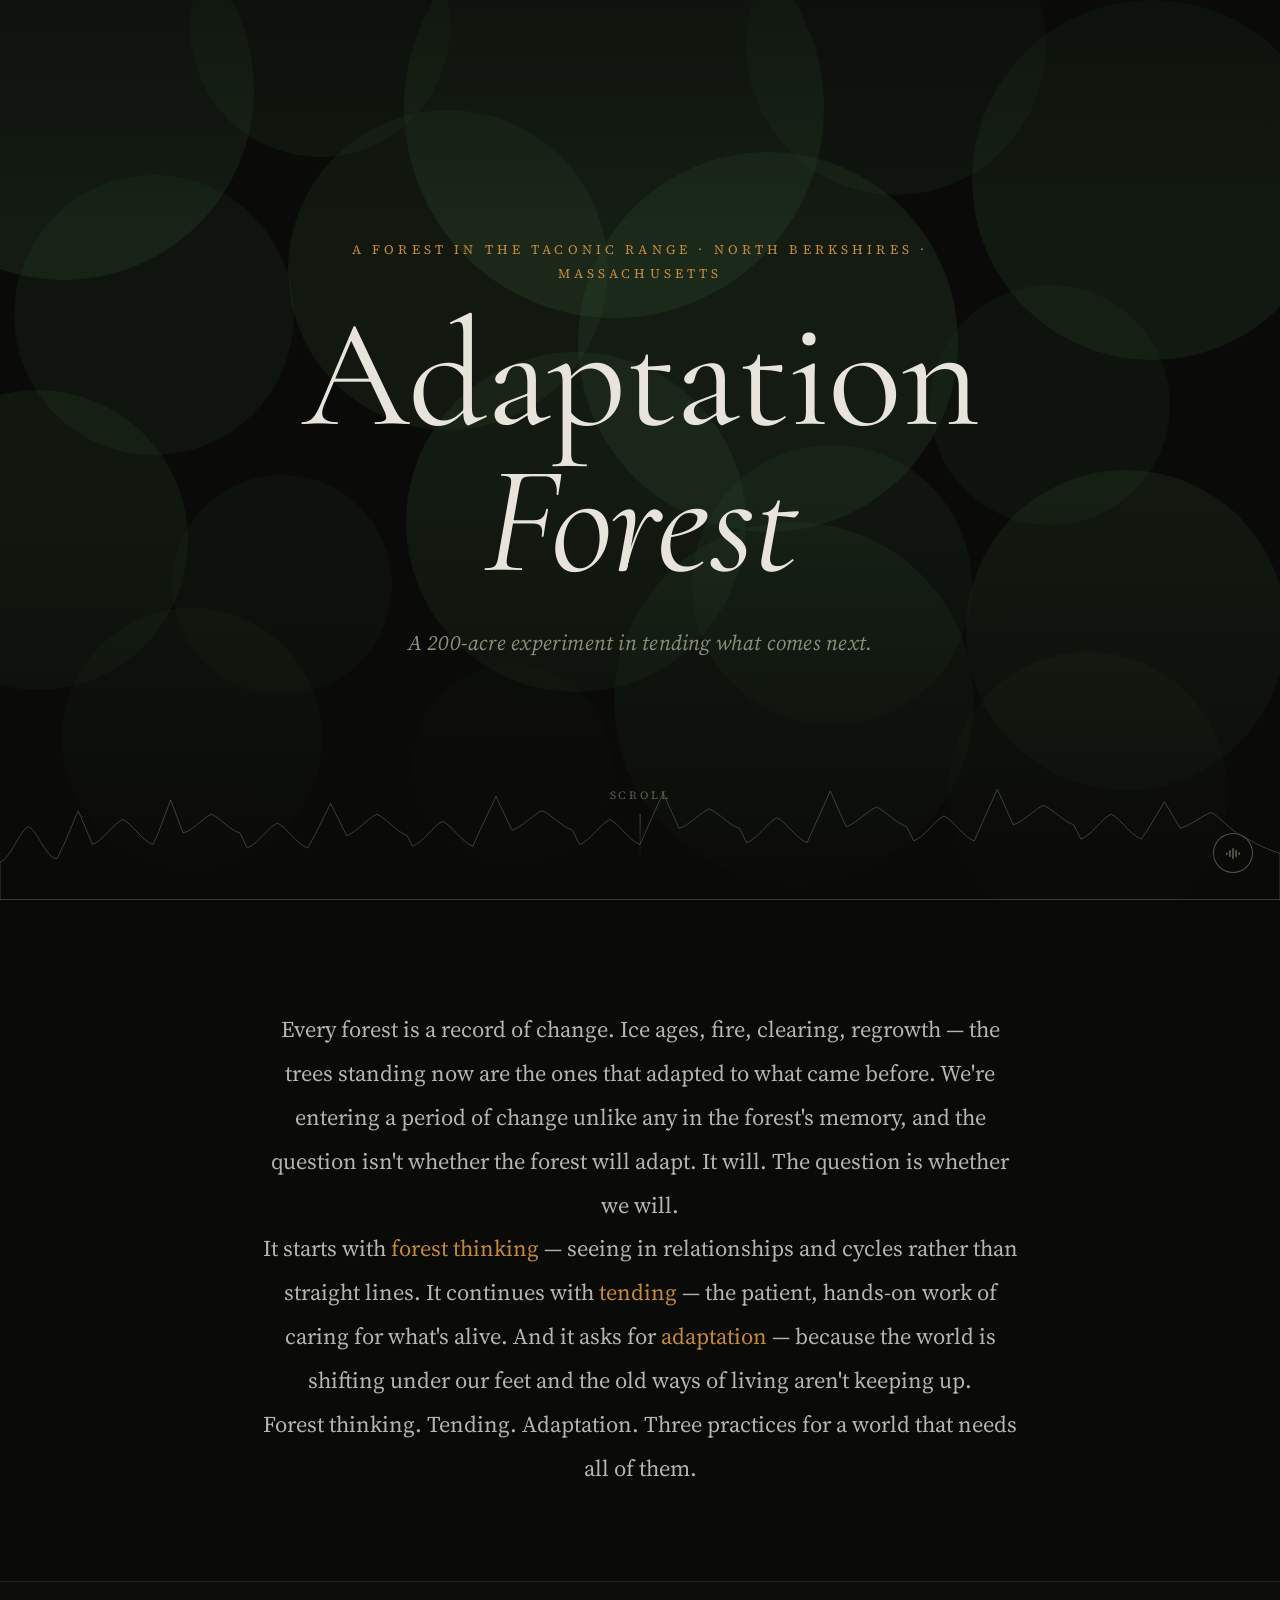
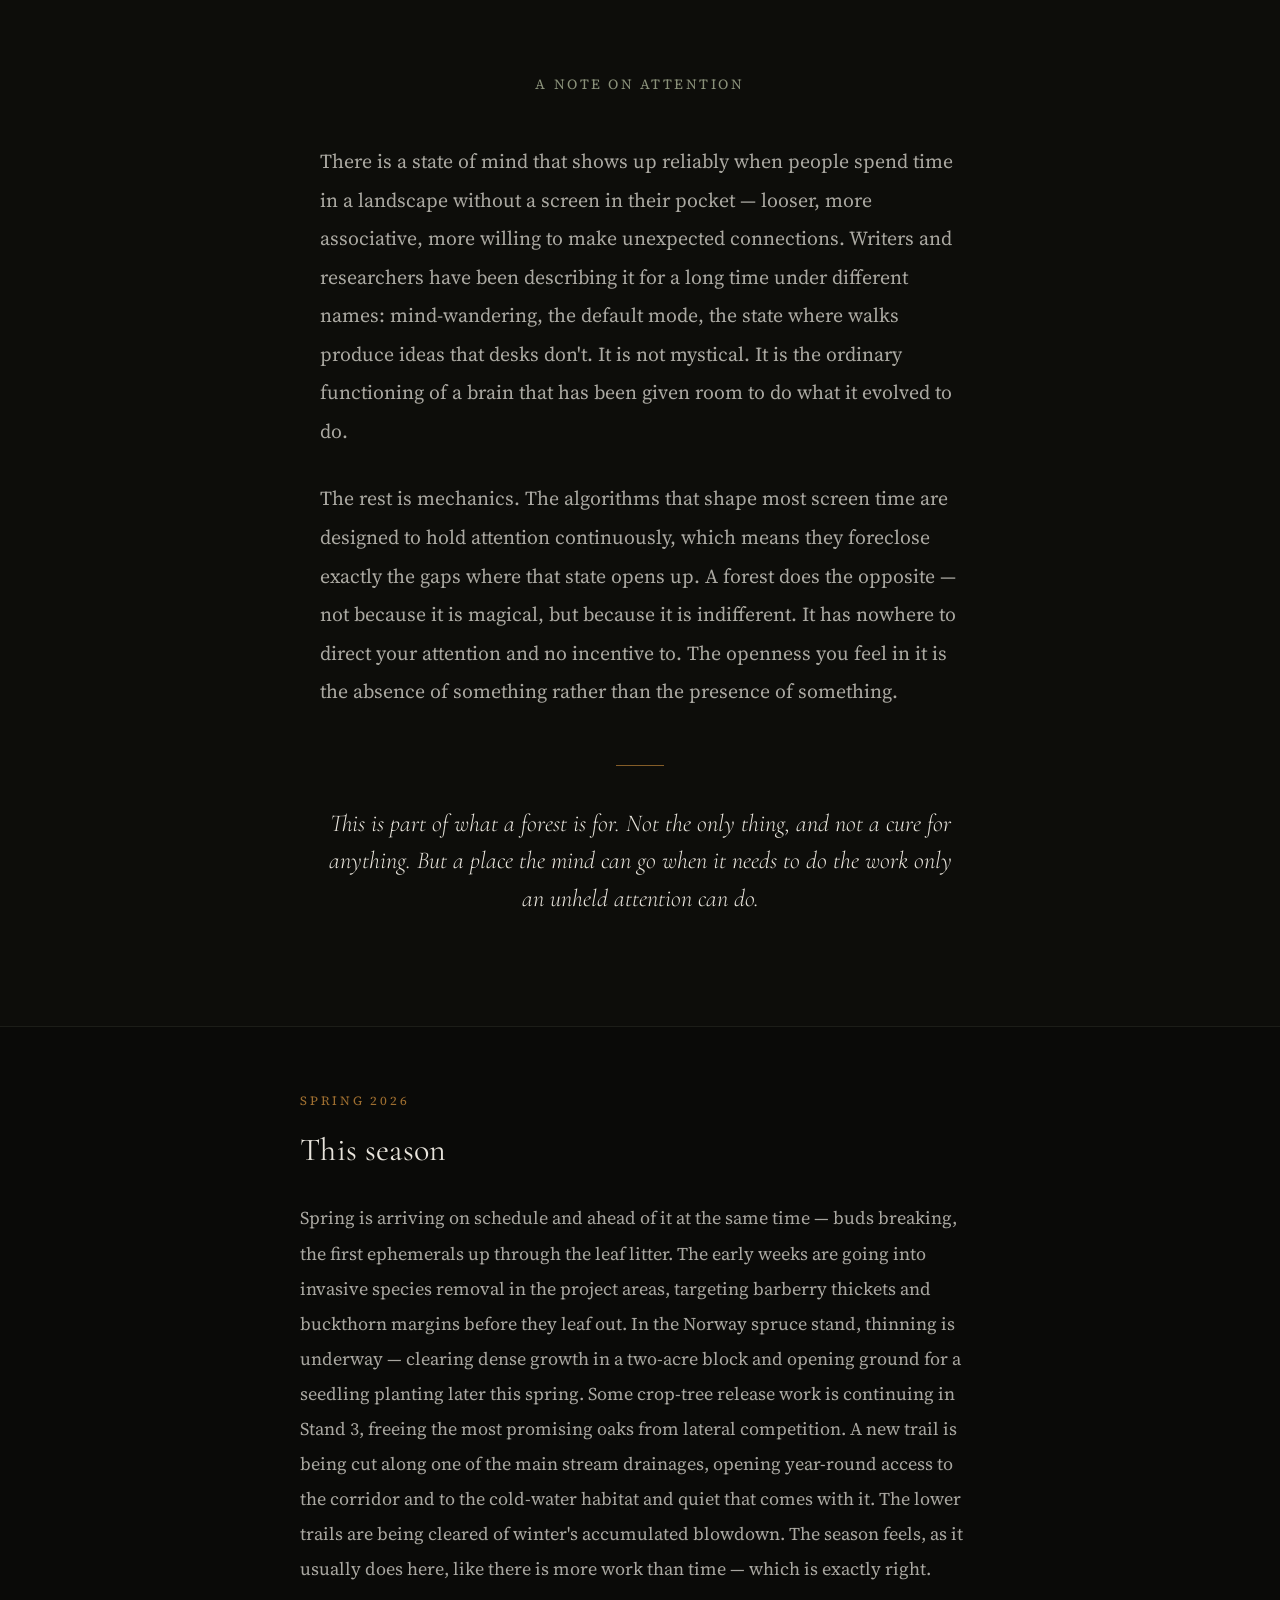
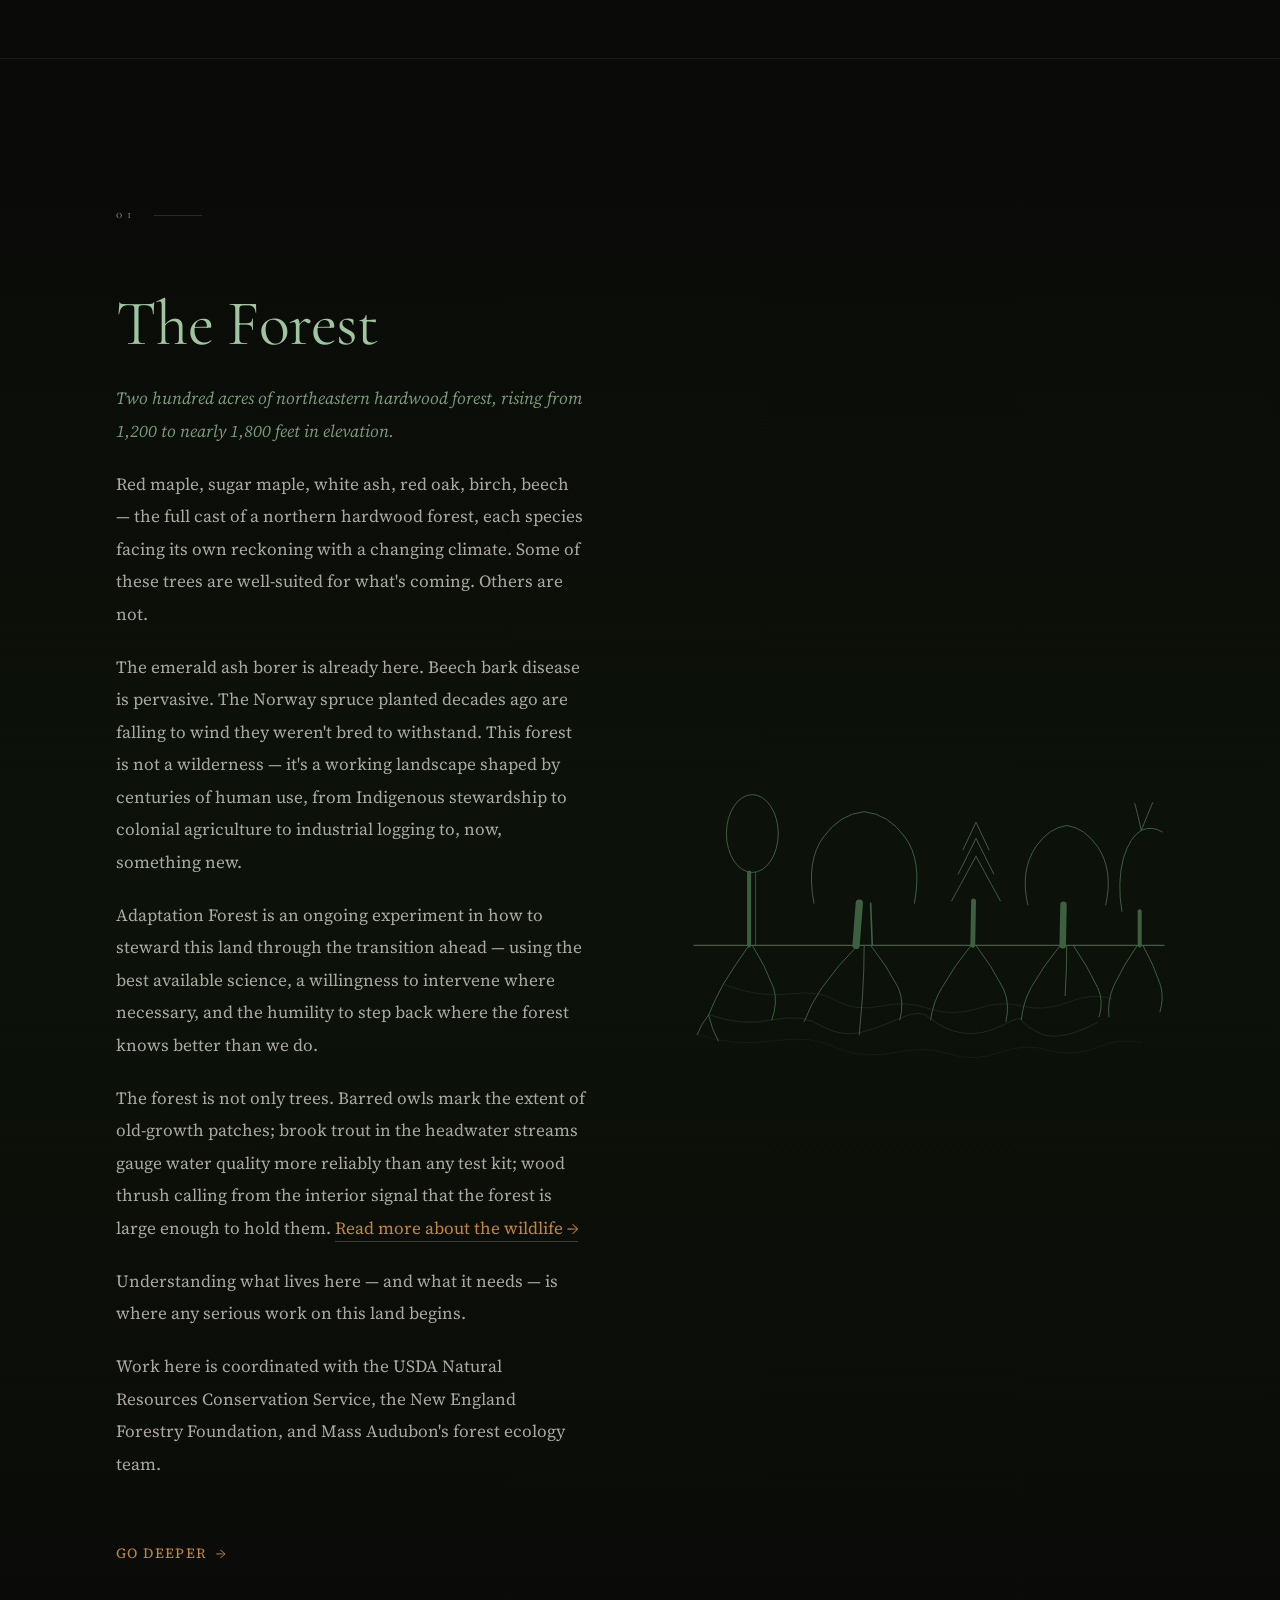
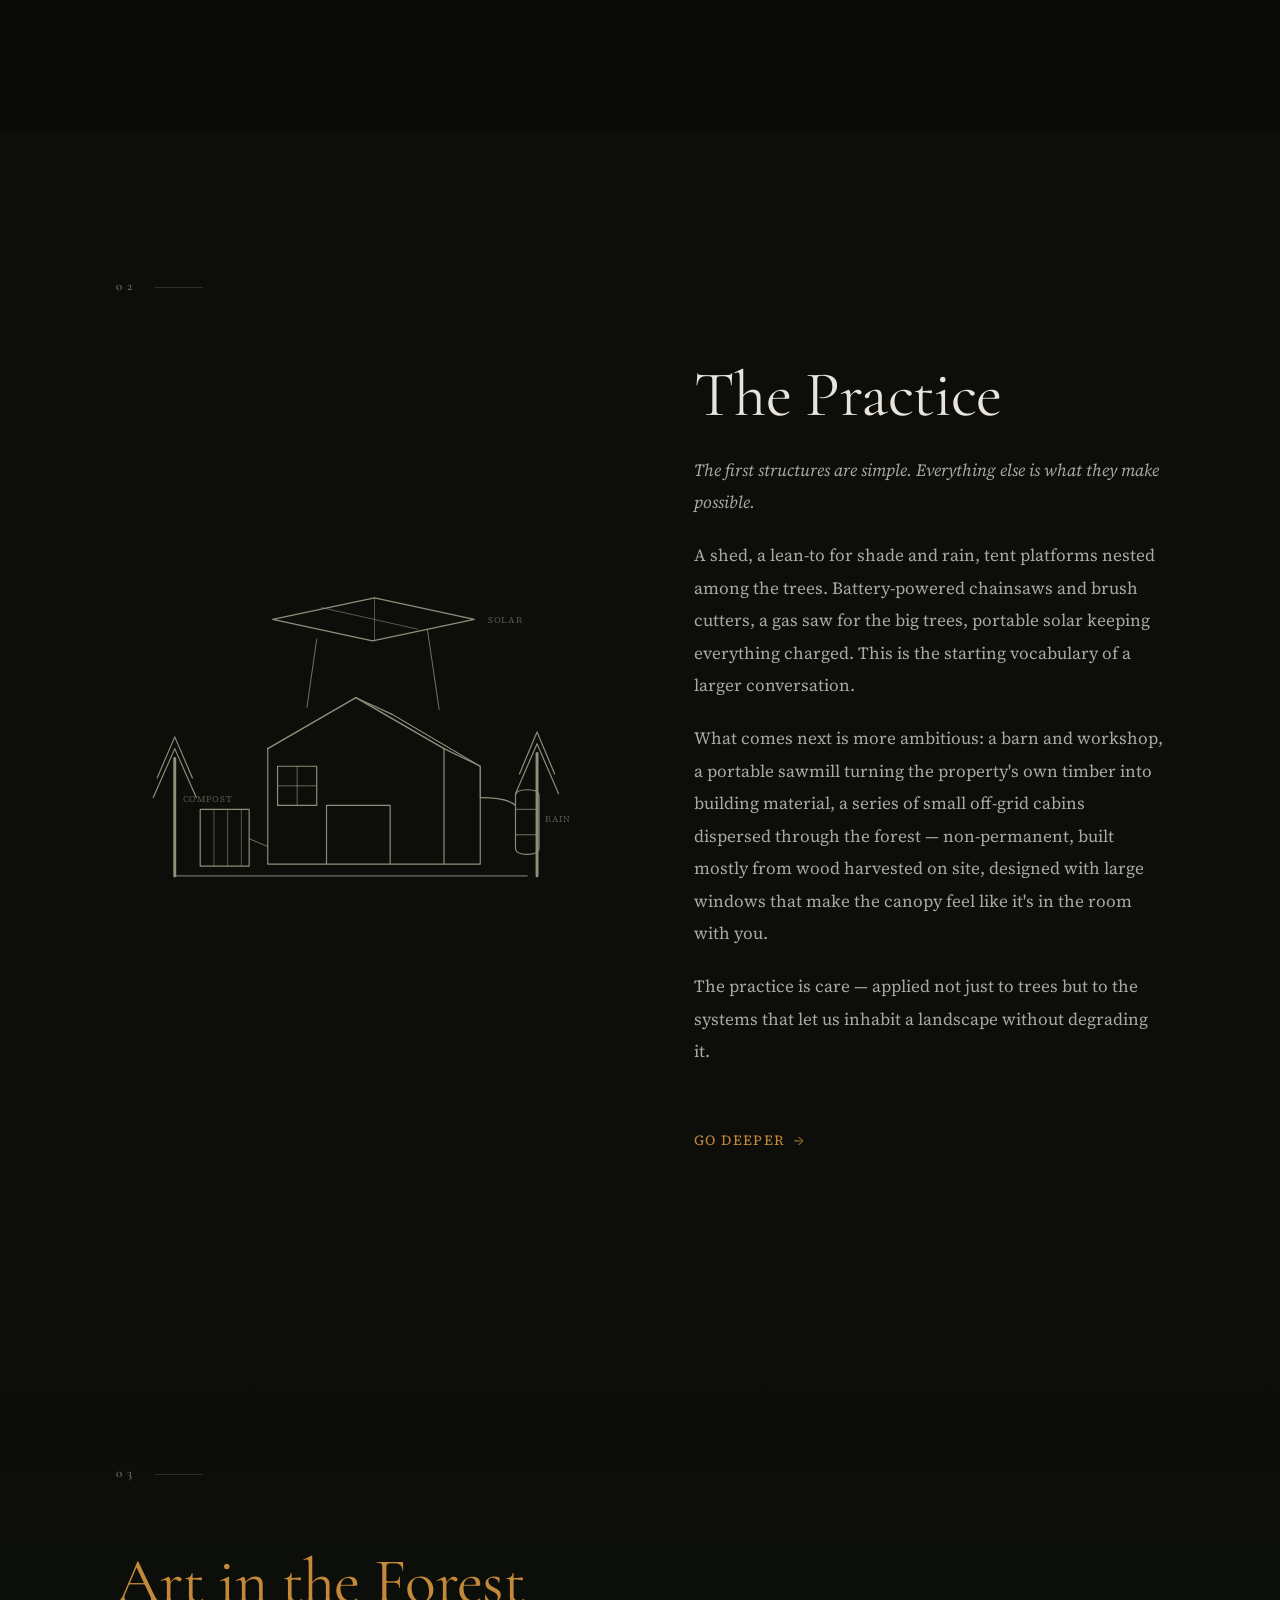
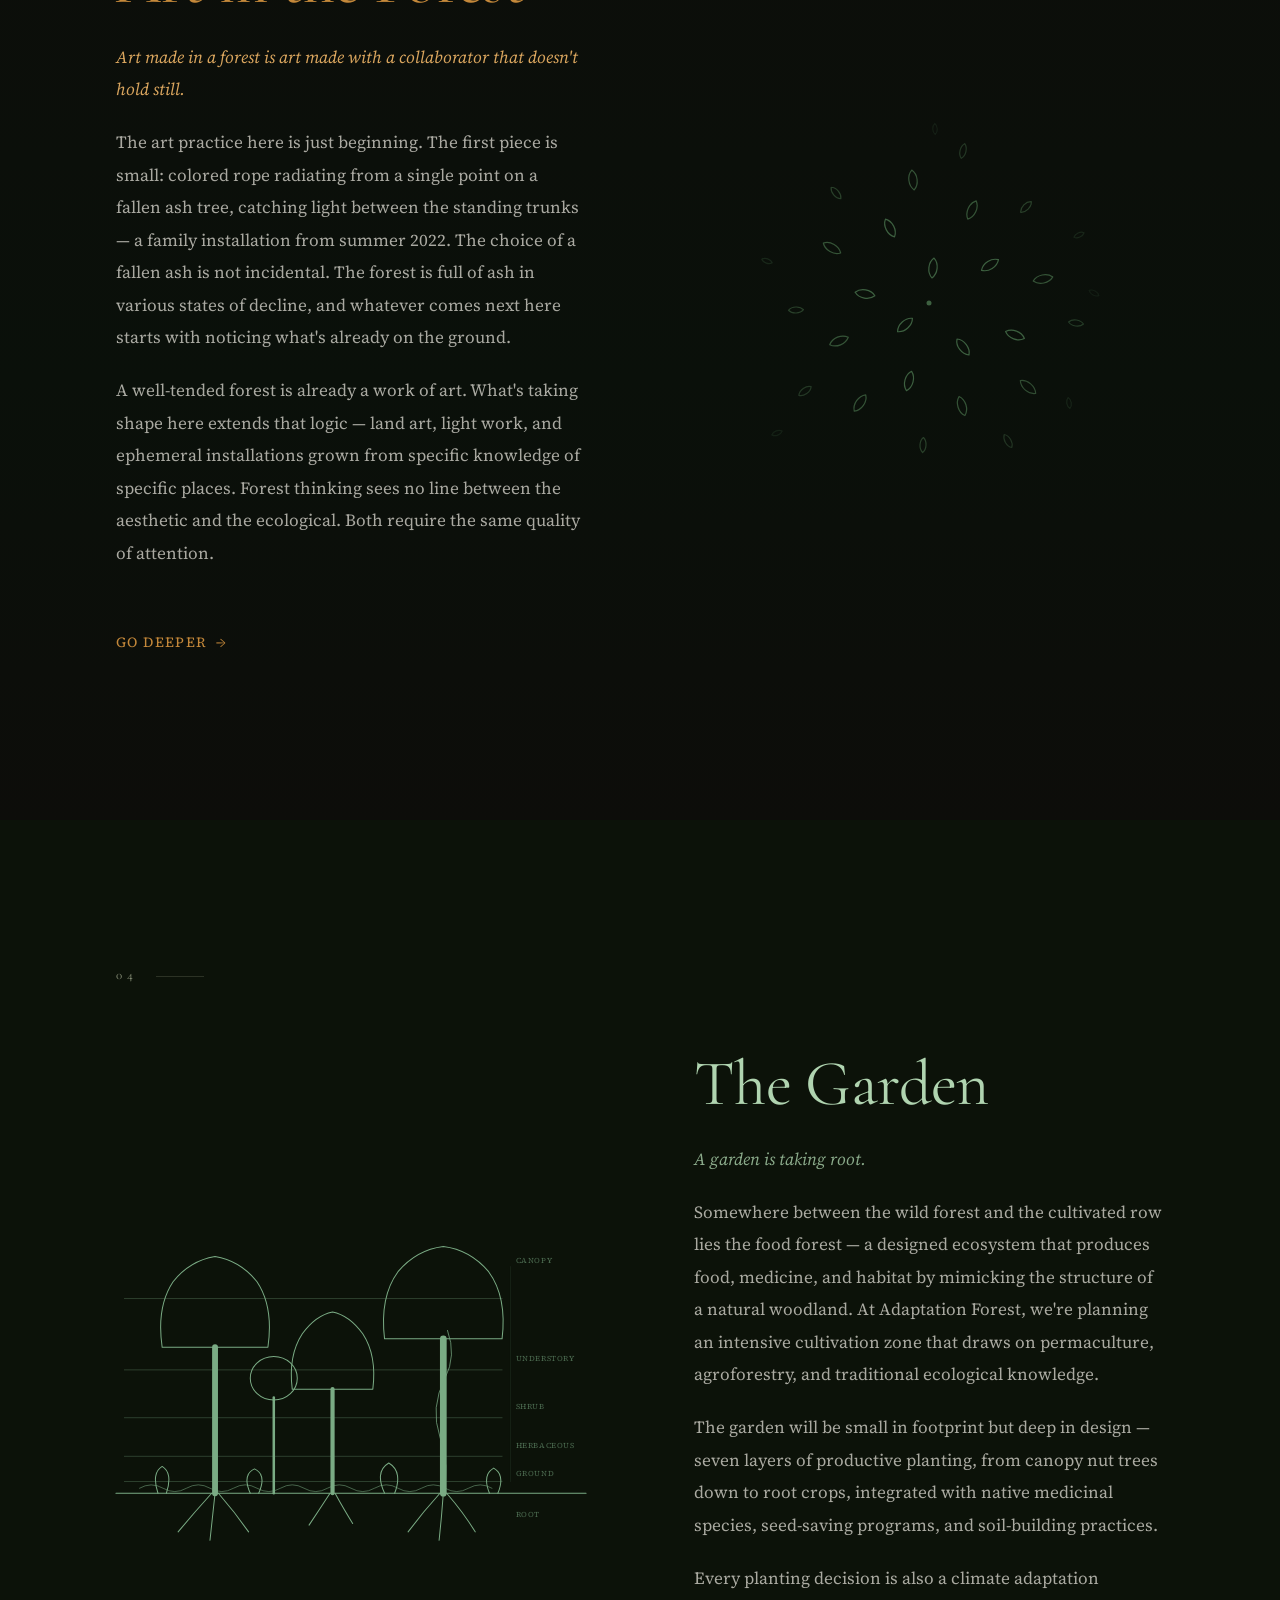
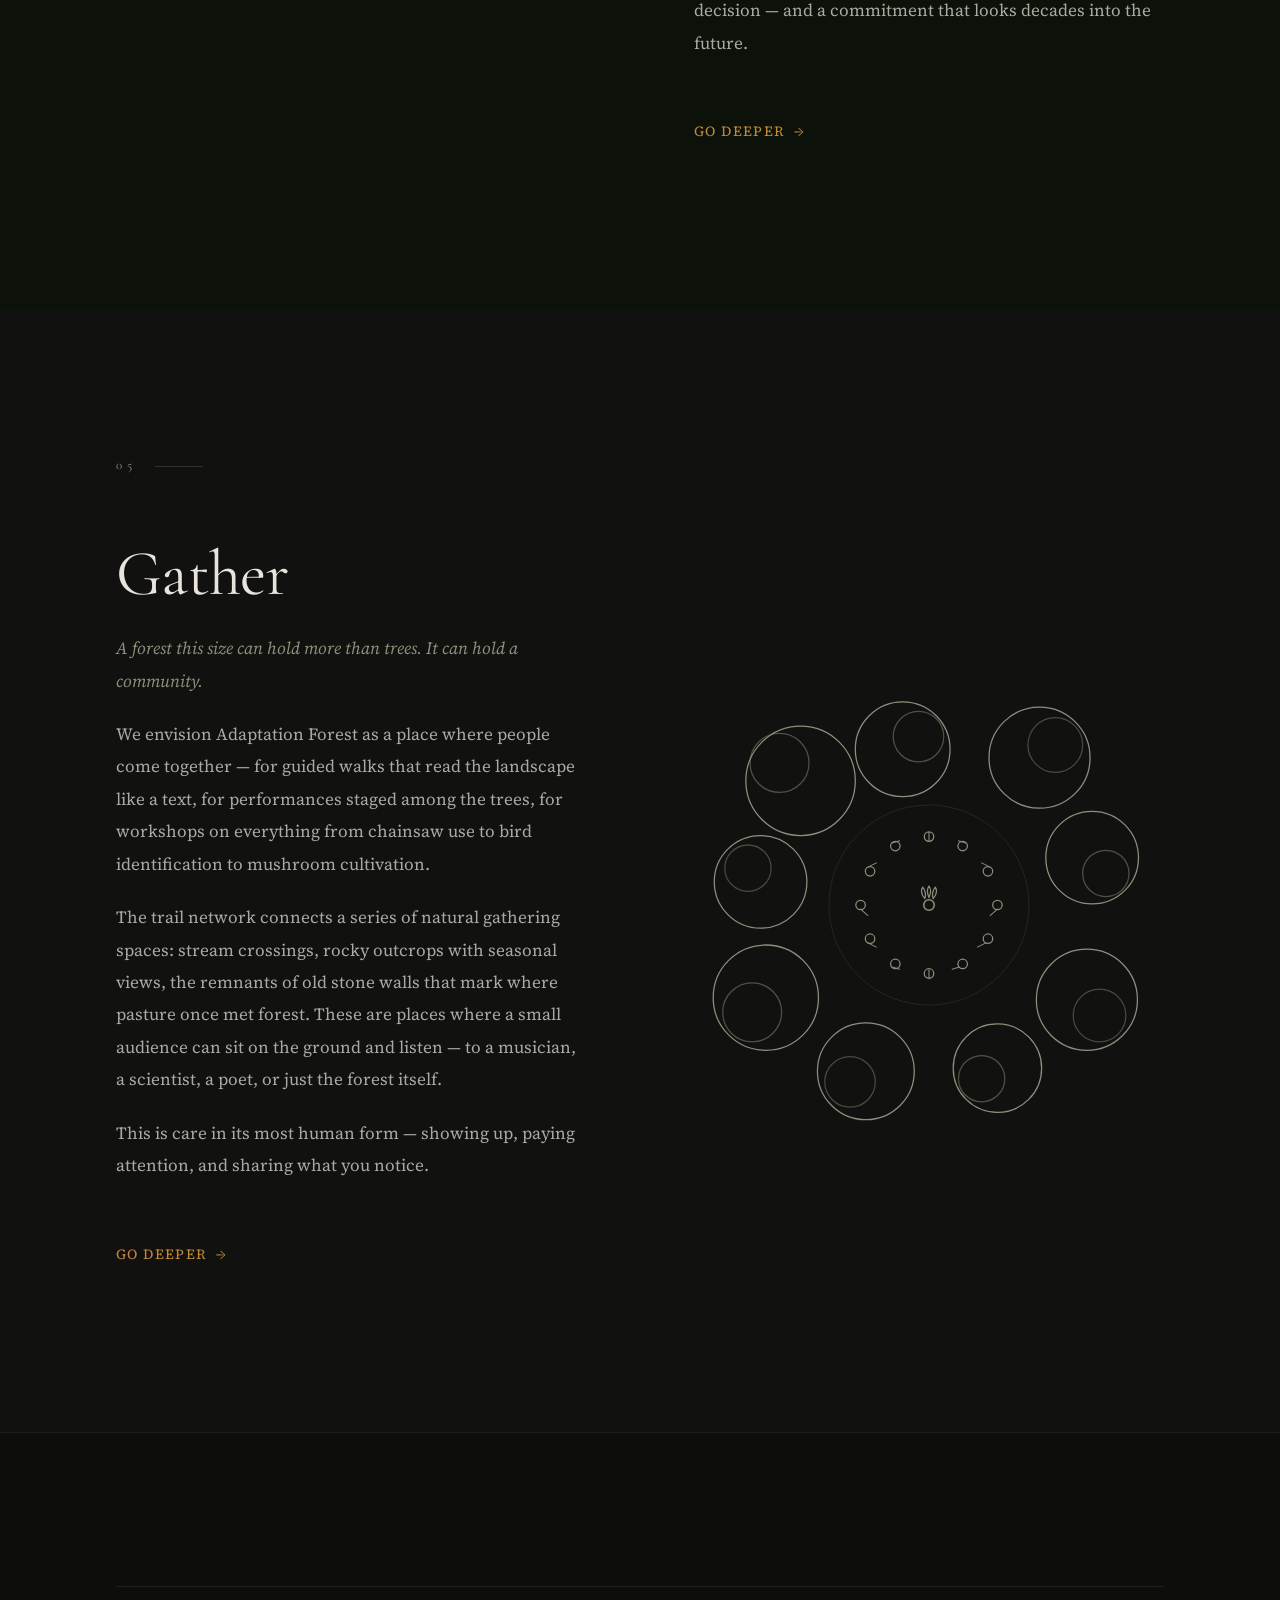
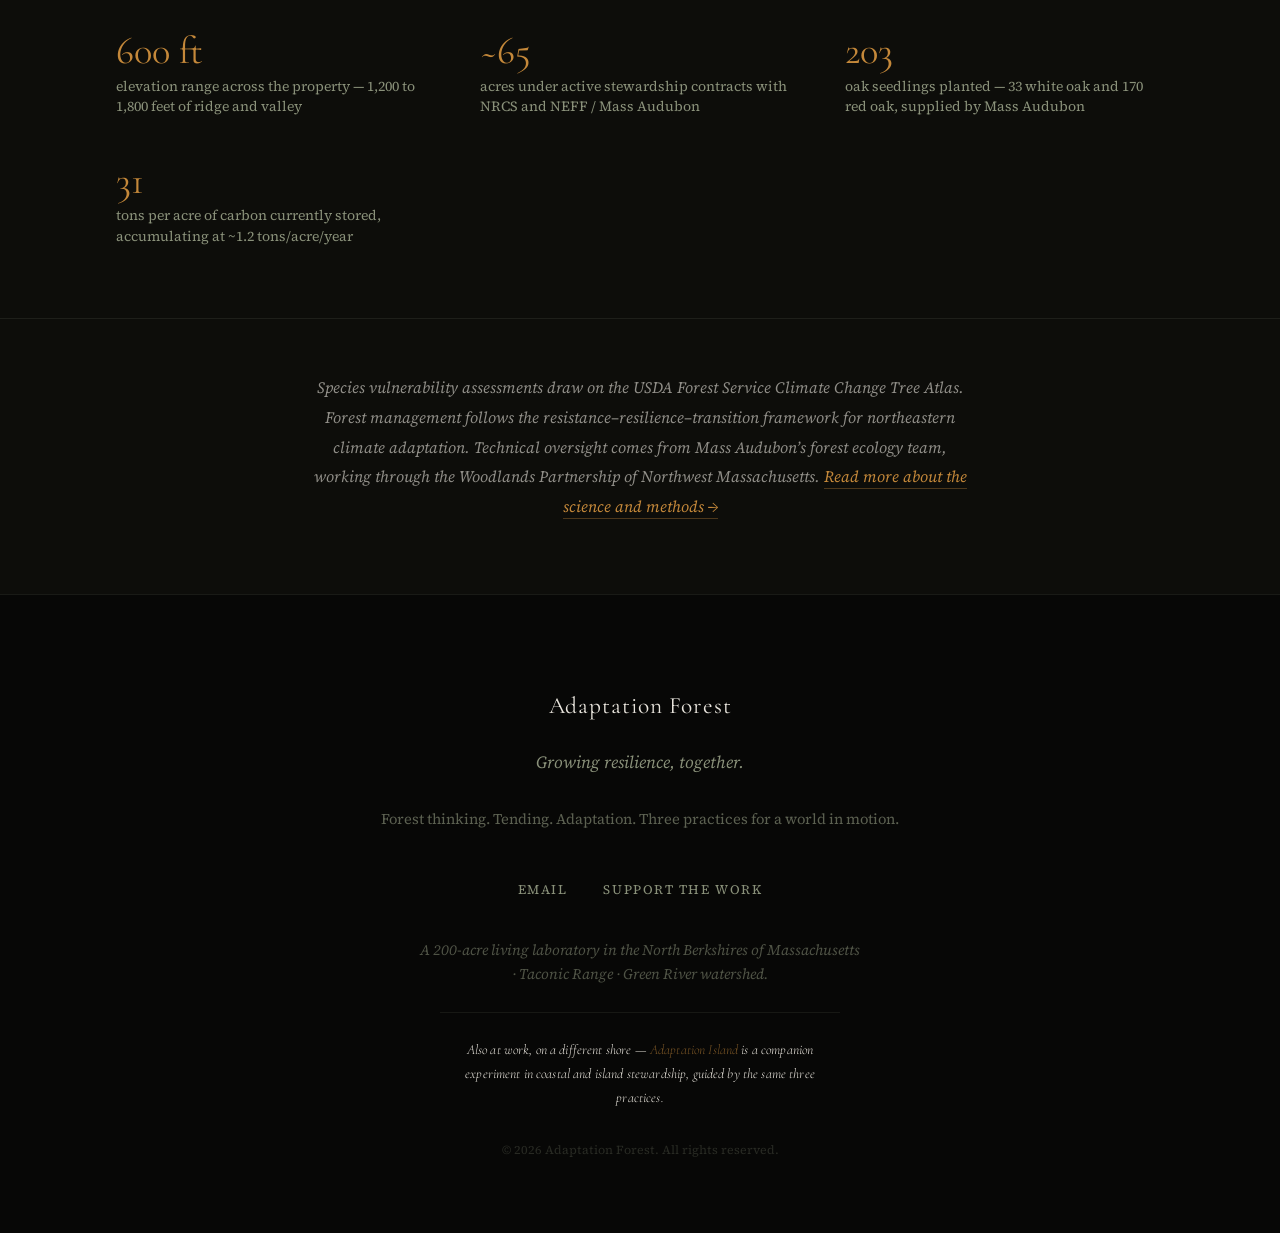
==== commit 3e228caf: "Group 4: voice pass — reduce tending/tend repetition; rework intro trio Homepage (index.html): - Rew" ====
--- a/index.html
+++ b/index.html
@@ -443,7 +443,7 @@
           <p class="section-lead reveal">The first structures are simple. Everything else is what they make possible.</p>
           <p class="reveal">A shed, a lean-to for shade and rain, tent platforms nested among the trees. Battery-powered chainsaws and brush cutters, a gas saw for the big trees, portable solar keeping everything charged. This is the starting vocabulary of a larger conversation.</p>
           <p class="reveal">What comes next is more ambitious: a barn and workshop, a portable sawmill turning the property's own timber into building material, a series of small off-grid cabins dispersed through the forest — non-permanent, built mostly from wood harvested on site, designed with large windows that make the canopy feel like it's in the room with you.</p>
-          <p class="reveal">The practice is tending — applied not just to trees but to the systems that let us inhabit a landscape without degrading it.</p>
+          <p class="reveal">The practice is care — applied not just to trees but to the systems that let us inhabit a landscape without degrading it.</p>
           <a href="pages/practice.html" class="go-deeper reveal">Go Deeper</a>
         </div>
 
@@ -771,7 +771,7 @@
         <a href="pages/support.html">Support the Work</a>
       </nav>
       <p class="footer-note">A 200-acre living laboratory in the North Berkshires of Massachusetts &middot; Taconic Range &middot; Green River watershed.</p>
-      <p class="footer-companion">Also tending, on a different shore — <a href="https://adaptationisland.org" rel="noopener noreferrer" target="_blank">Adaptation Island</a> is a companion experiment in coastal and island stewardship, guided by the same three practices.</p>
+      <p class="footer-companion">Also at work, on a different shore — <a href="https://adaptationisland.org" rel="noopener noreferrer" target="_blank">Adaptation Island</a> is a companion experiment in coastal and island stewardship, guided by the same three practices.</p>
       <p class="footer-copy">&copy; 2026 Adaptation Forest. All rights reserved.</p>
     </div>
   </footer>
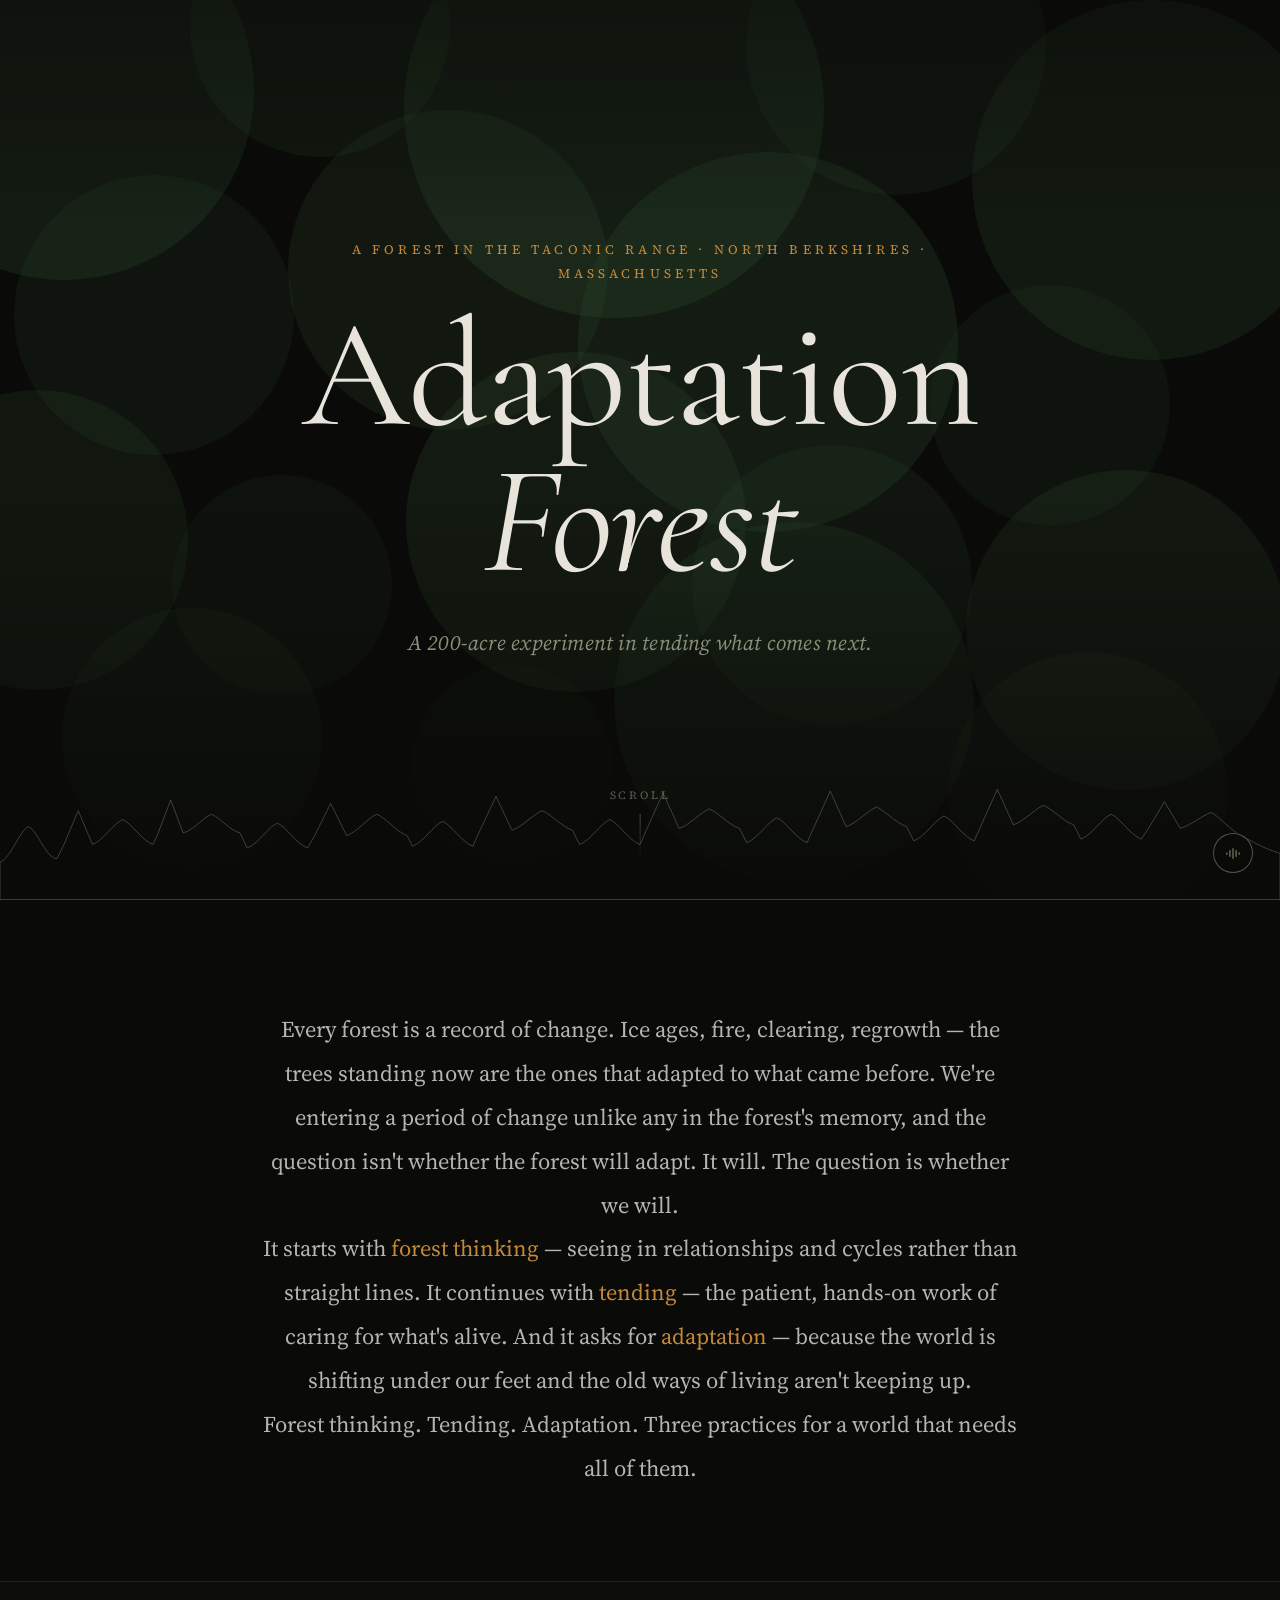
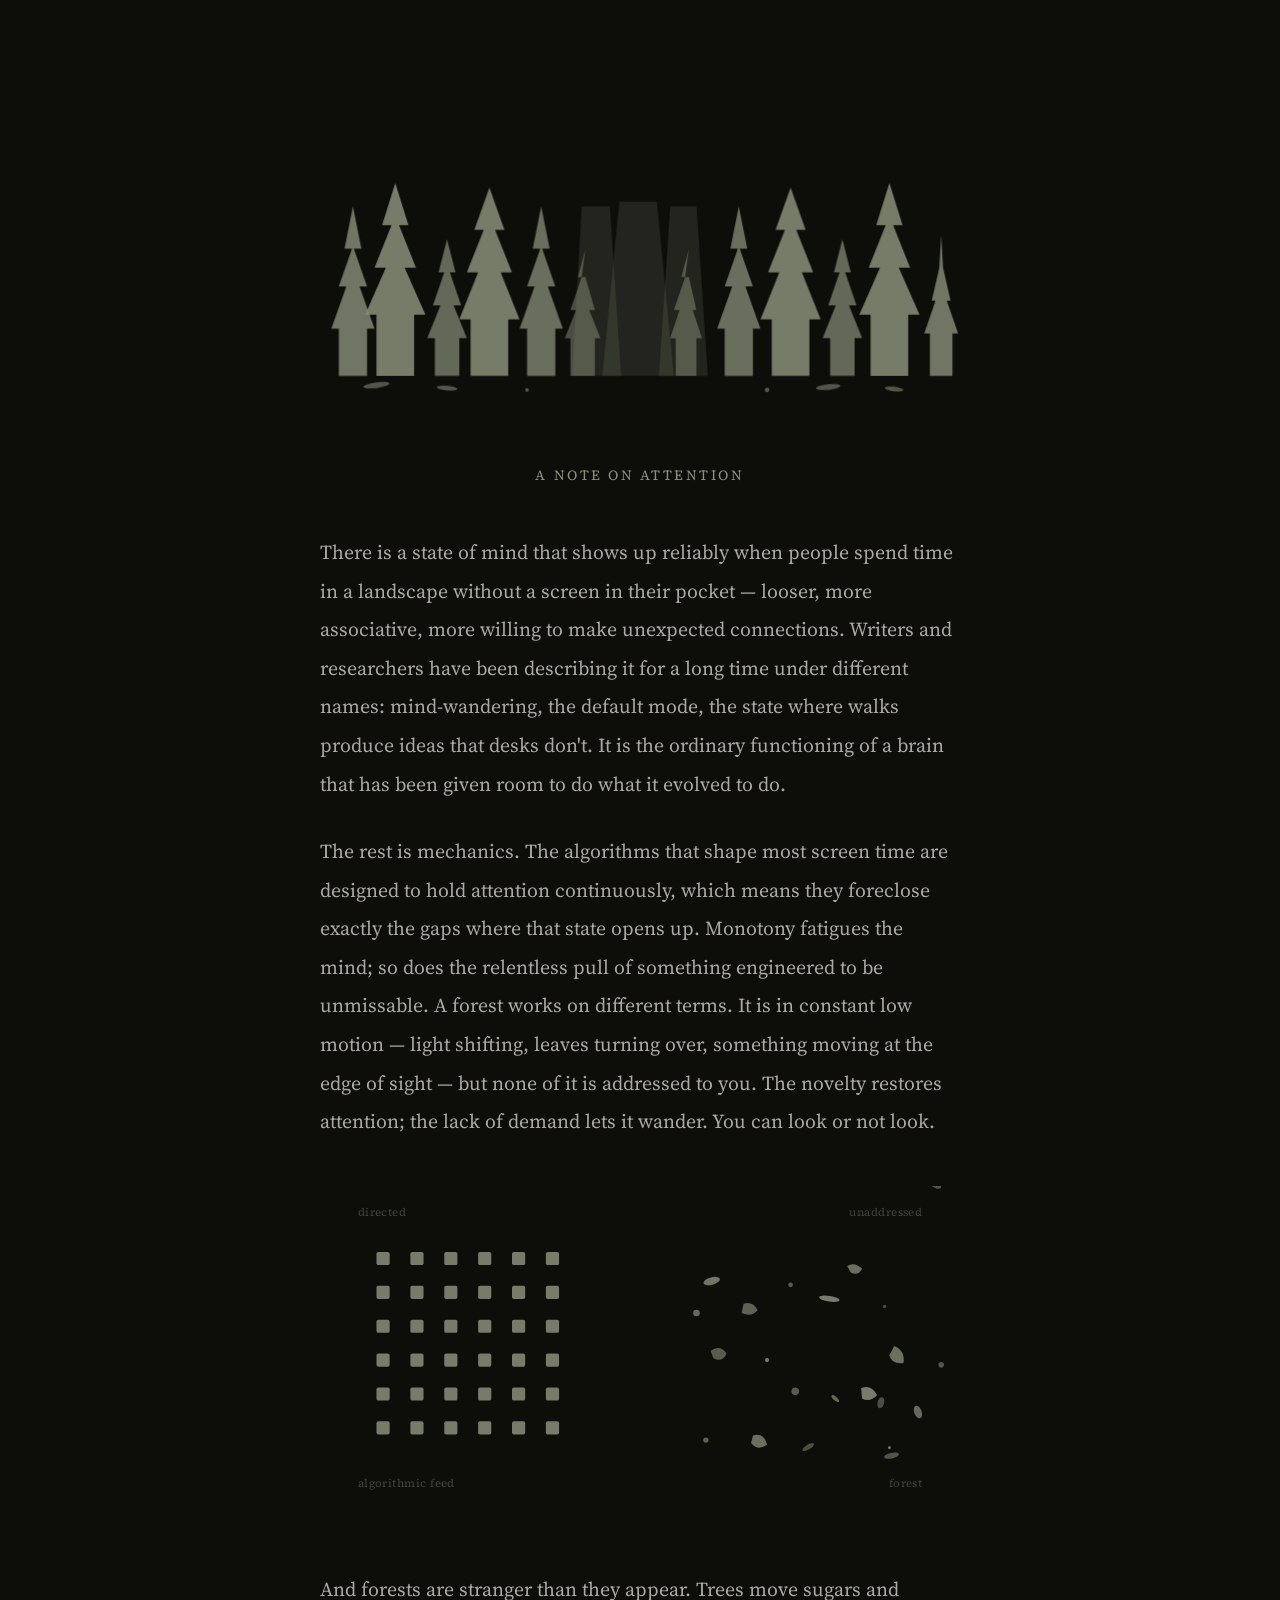
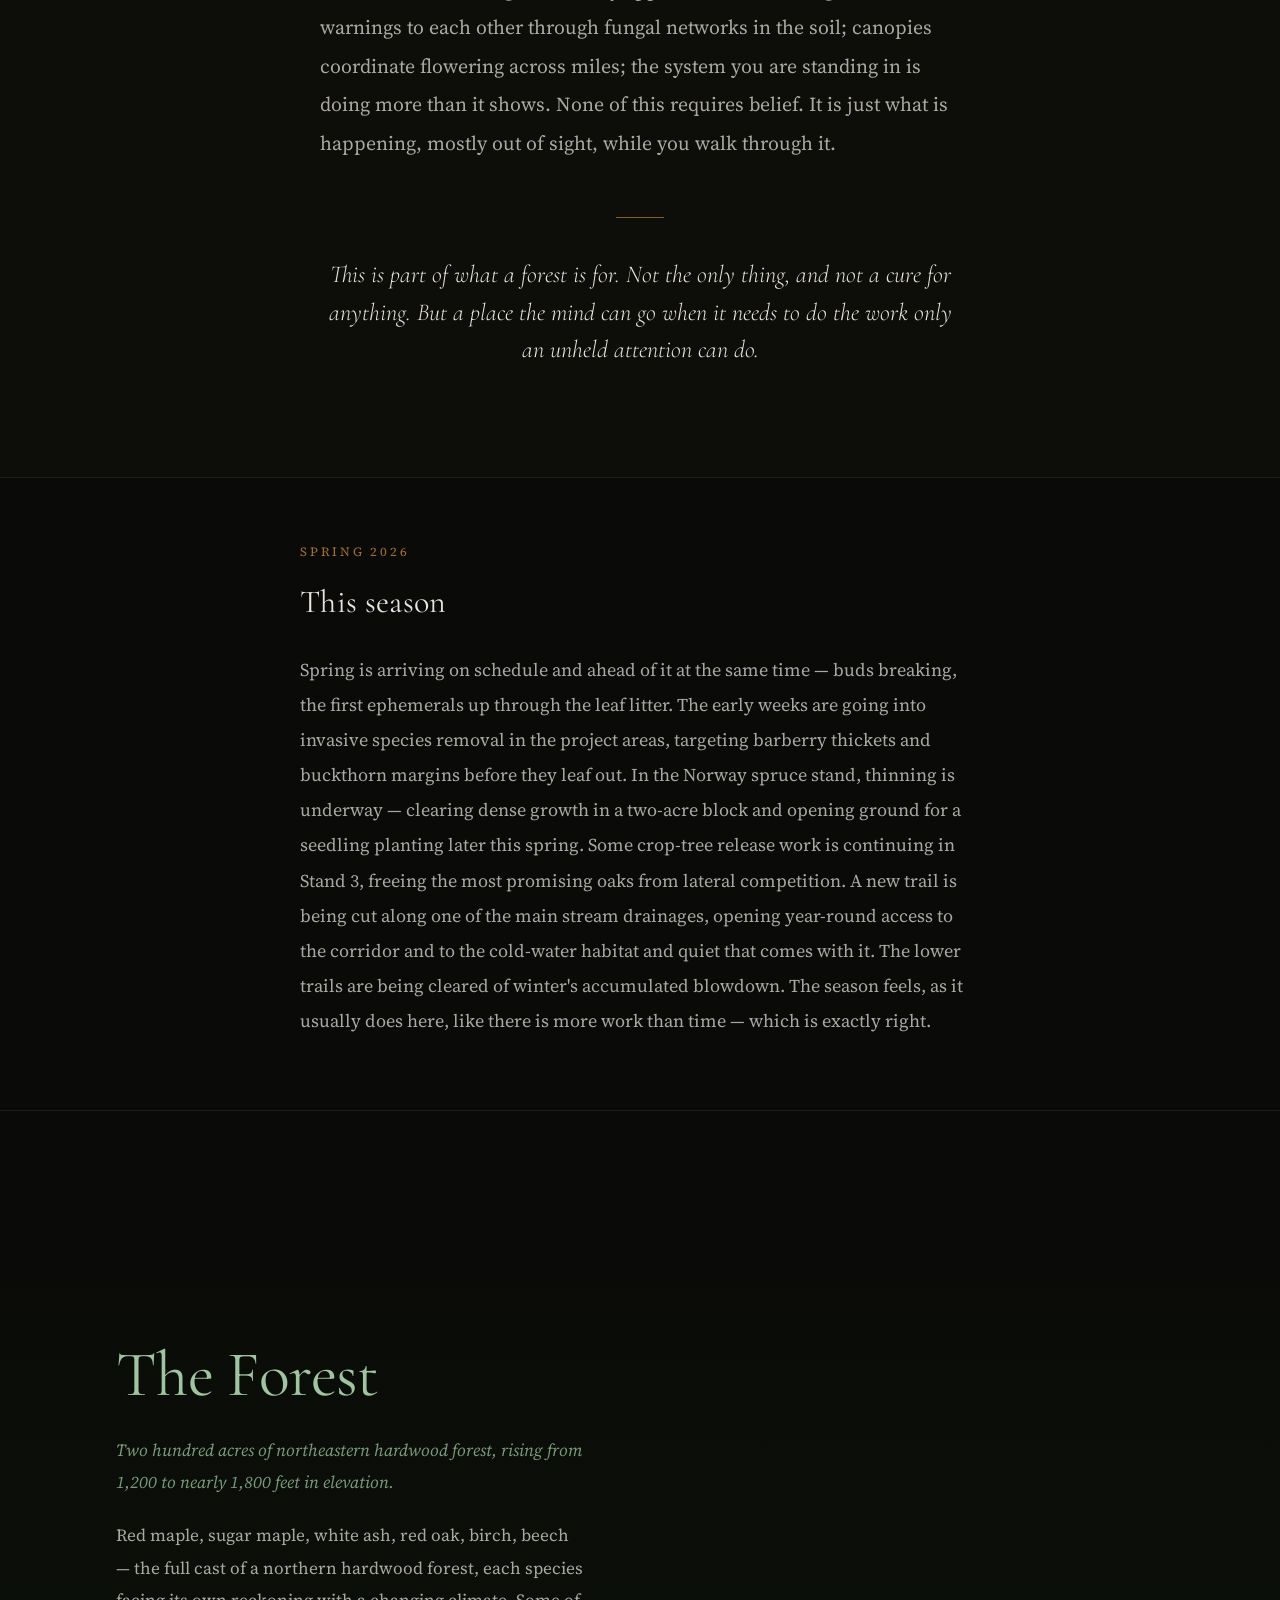
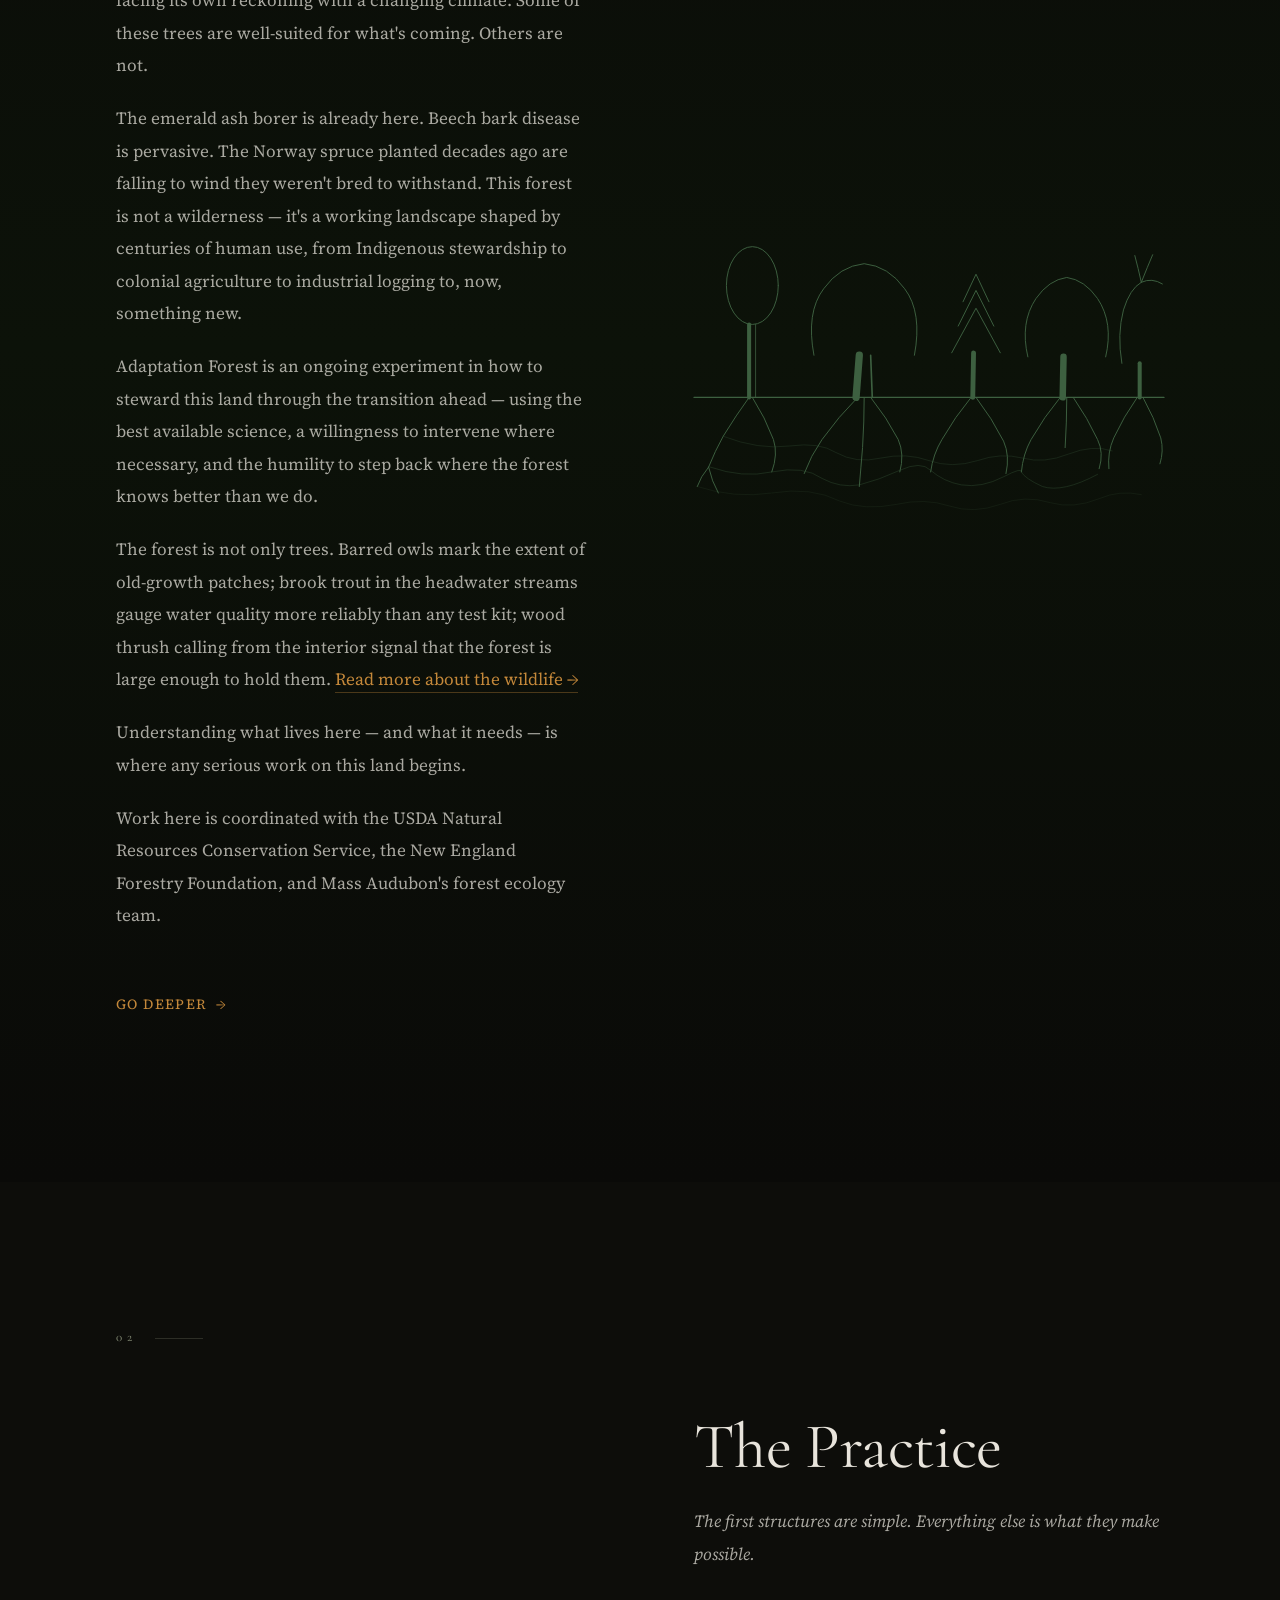
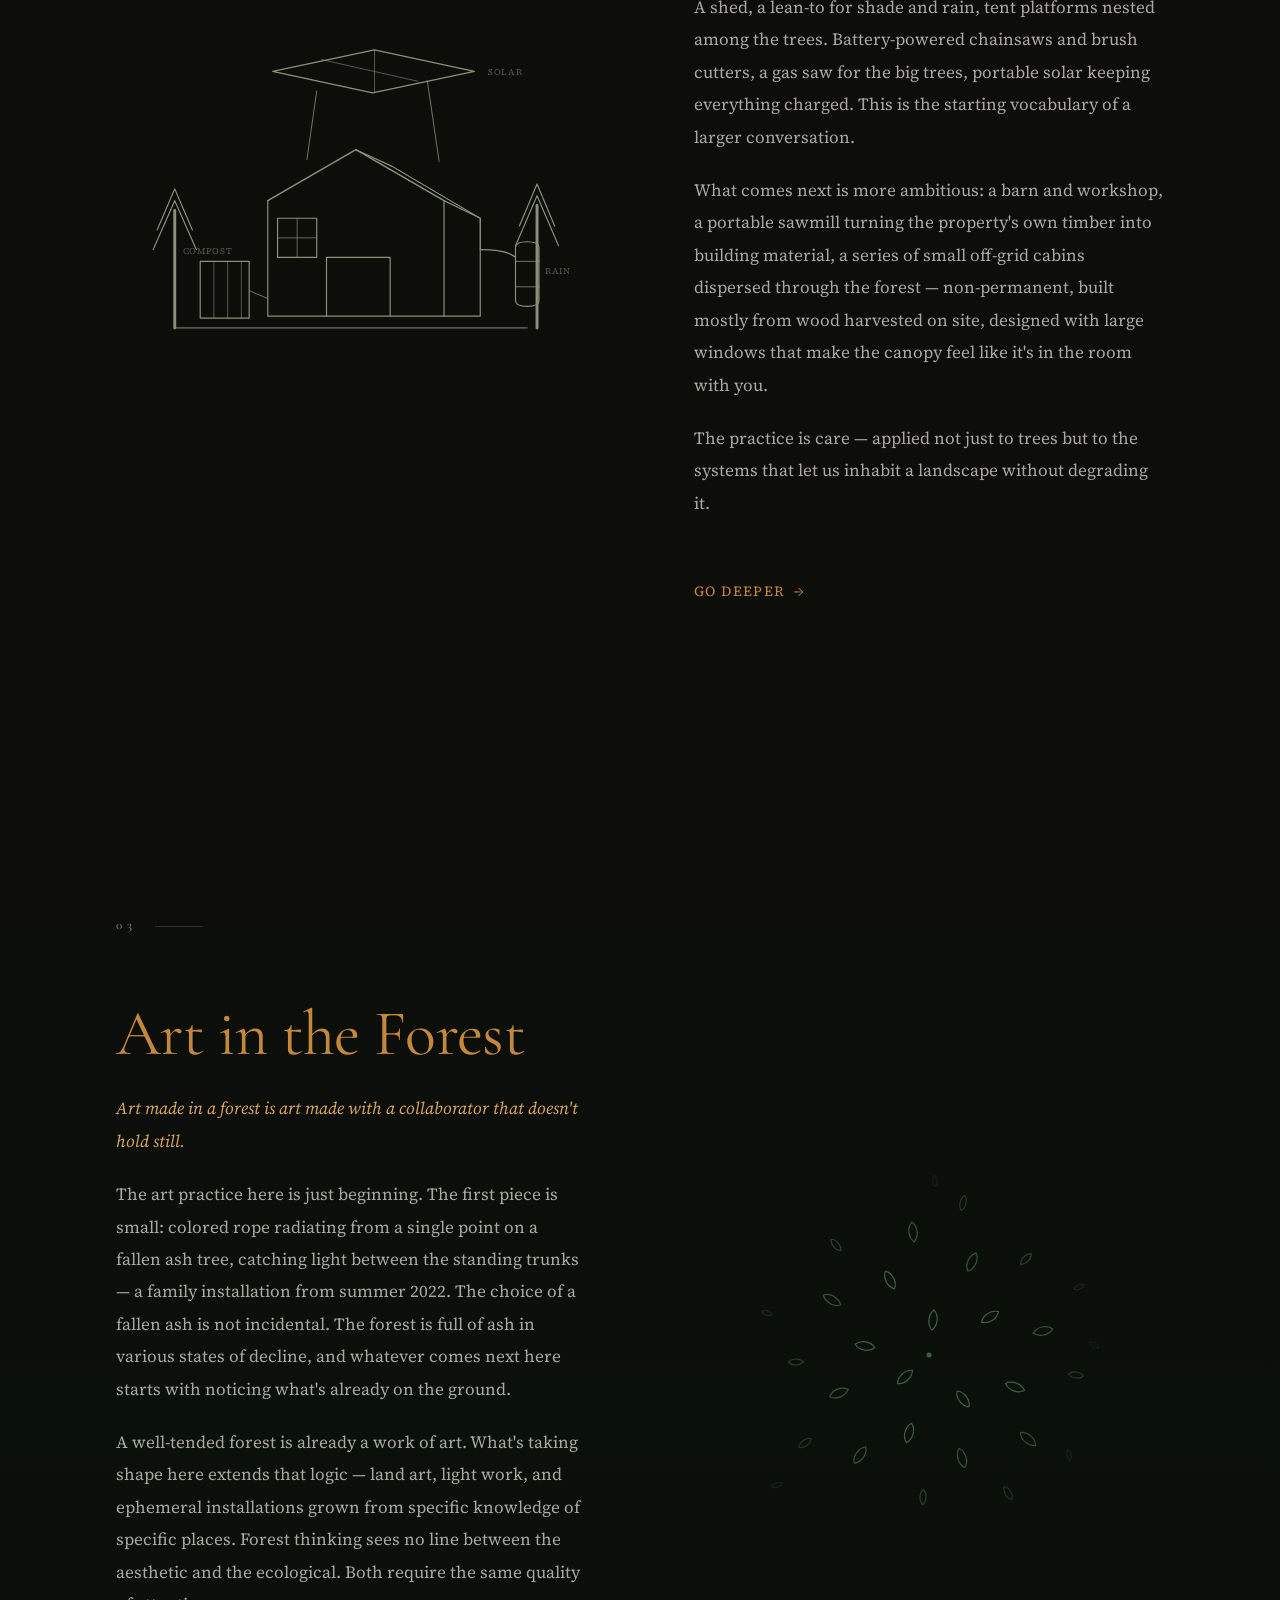
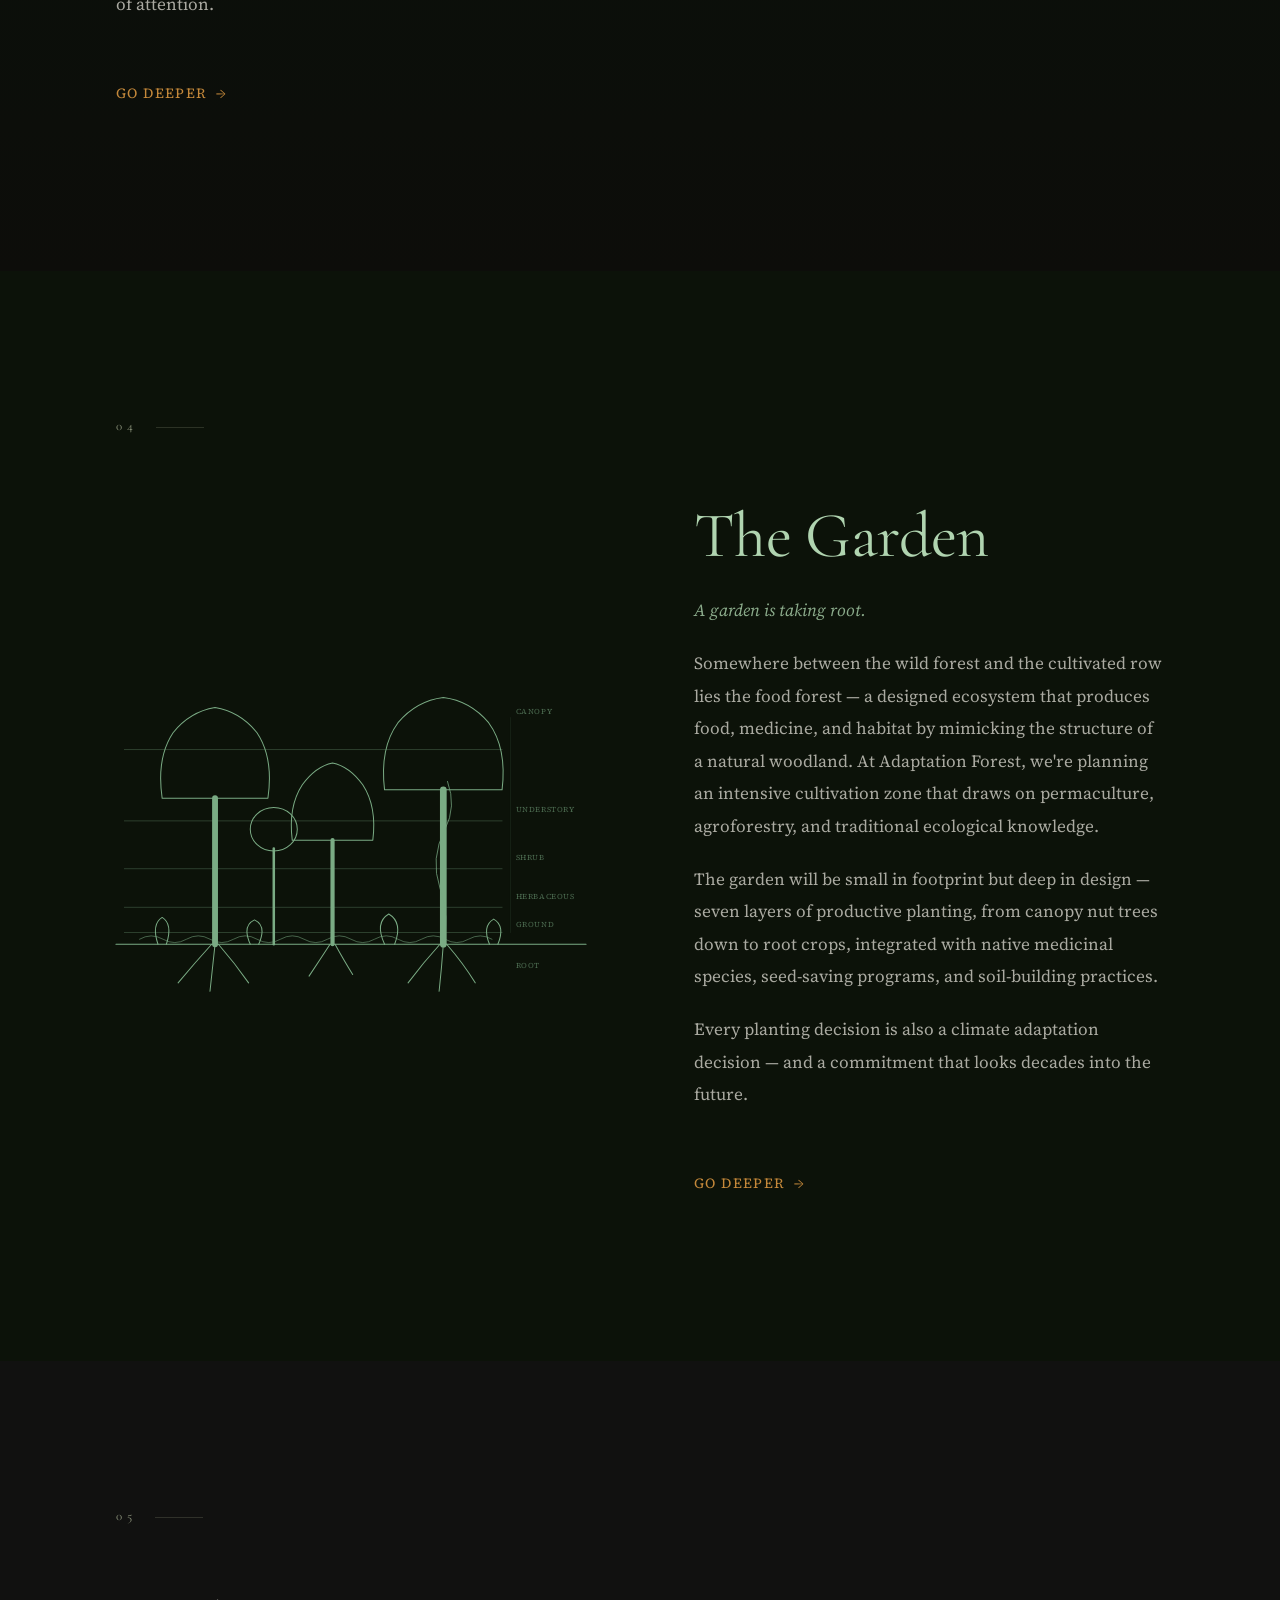
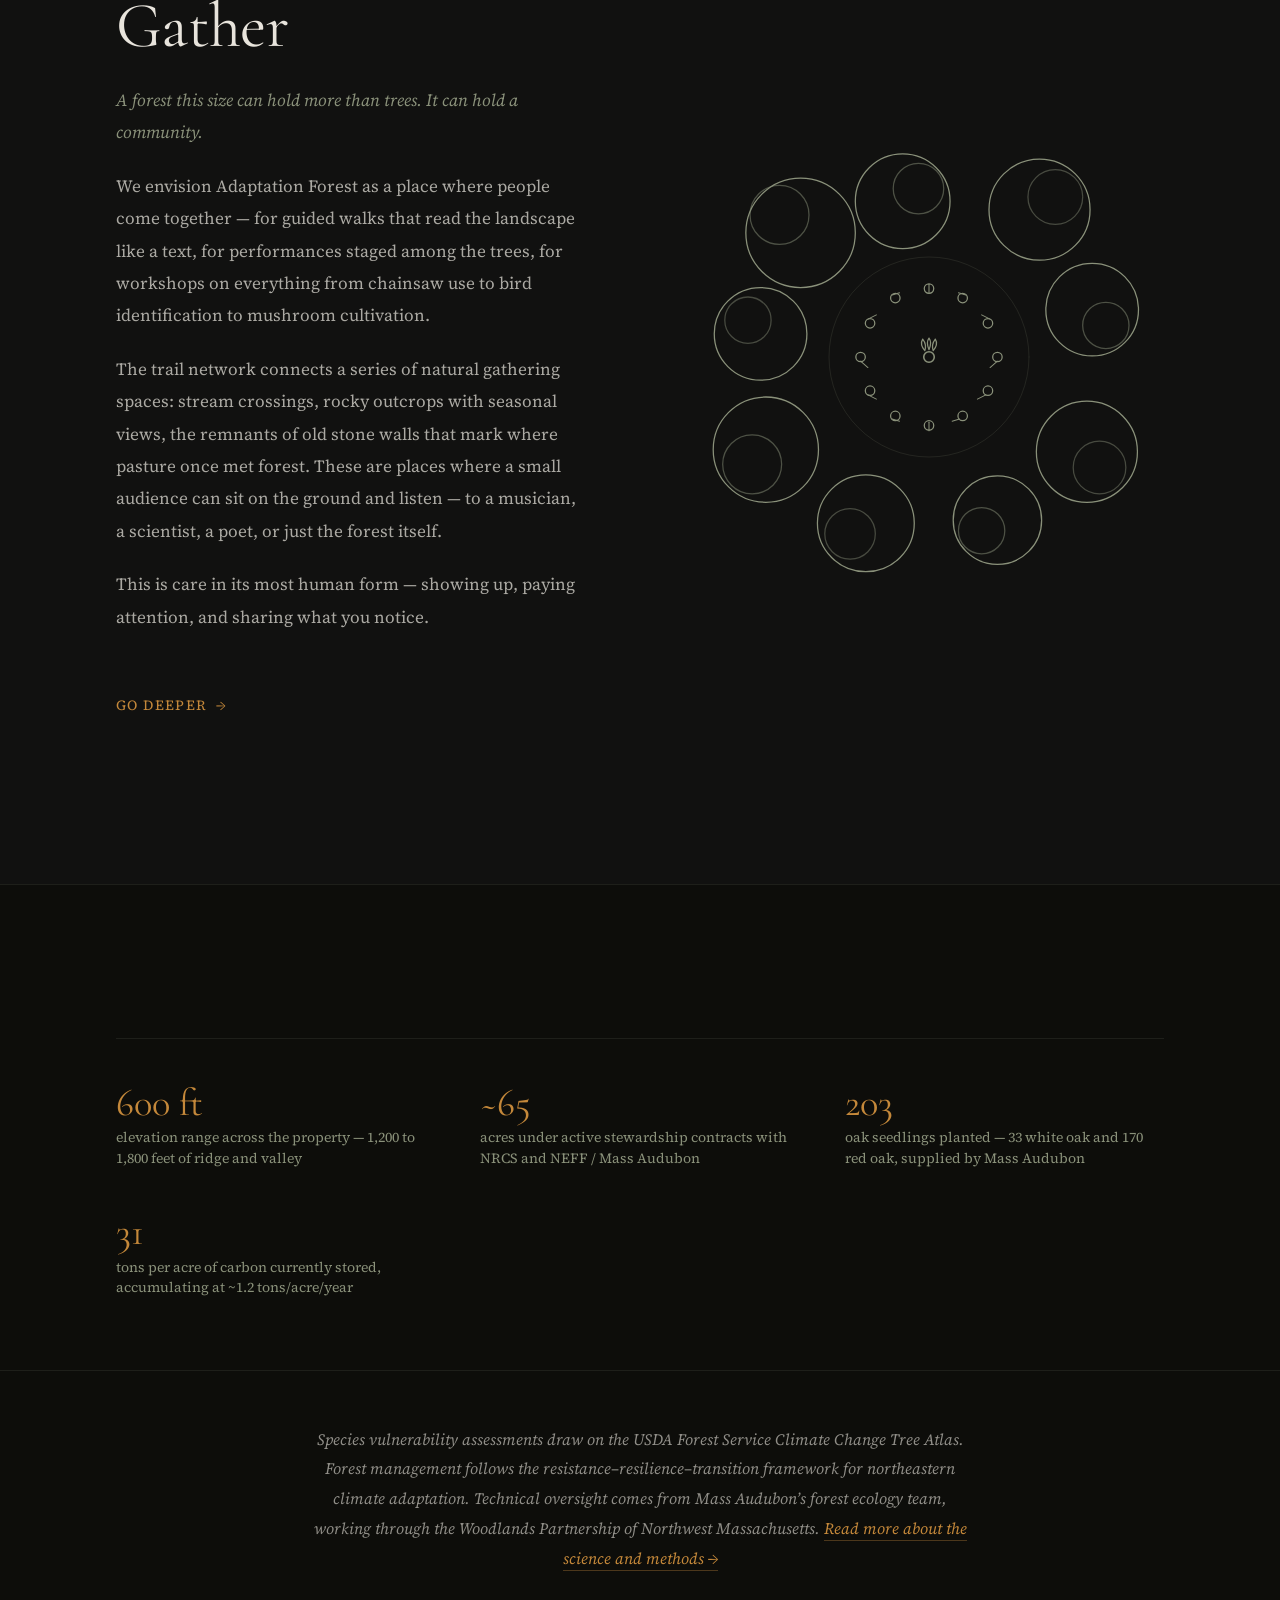
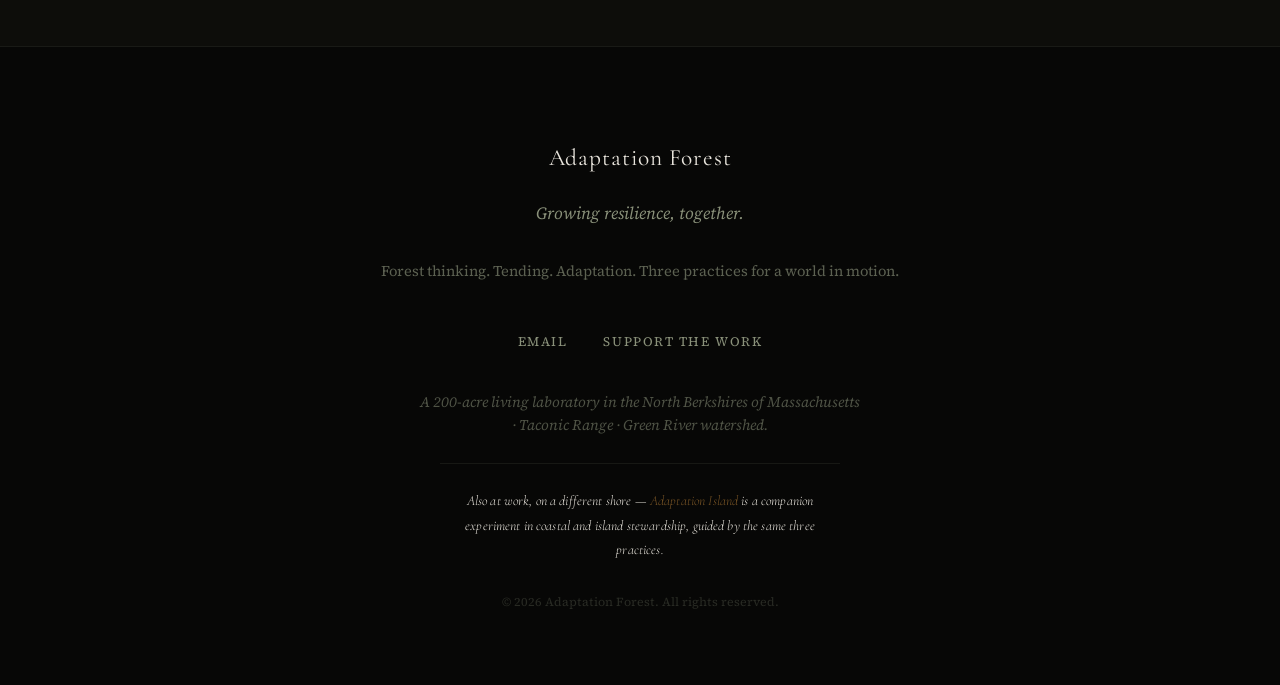
==== commit 01db2779: "Add SVG illustrations and updated text to attention section - Replace two-paragraph note with four p" ====
--- a/index.html
+++ b/index.html
@@ -234,12 +234,169 @@
   <section class="attention-passage" aria-label="A note on attention">
     <div class="container">
 
+      <!-- SVG #1: phone fades, forest emerges — plays once on scroll-into-view -->
+      <div class="attention-svg attention-svg--1 reveal">
+        <svg width="100%" viewBox="0 0 680 320" role="img" xmlns="http://www.w3.org/2000/svg" style="max-width:100%;height:auto;">
+          <title>A phone gives way to a forest of conifers</title>
+          <desc>A phone sits visible at the start, glows briefly, then slowly fades as a forest of conifer silhouettes emerges behind it, with a clearing opening where the phone was.</desc>
+          <defs>
+            <style>
+              @keyframes phone-hold-fade { 0%{opacity:1}20%{opacity:1}45%{opacity:0.85}70%{opacity:0.3}90%,100%{opacity:0} }
+              @keyframes screen-hold-fade { 0%{opacity:0.7}20%{opacity:0.7}45%{opacity:0.55}70%{opacity:0.18}90%,100%{opacity:0} }
+              @keyframes glow-pulse { 0%{opacity:0}8%{opacity:0.5}18%{opacity:0.25}28%{opacity:0.45}40%,100%{opacity:0} }
+              @keyframes notification-rise { 0%{opacity:0;transform:translateY(0)}10%{opacity:0.7;transform:translateY(-2px)}25%{opacity:0;transform:translateY(-18px)}100%{opacity:0;transform:translateY(-18px)} }
+              @keyframes conifer-fade { 0%,35%{opacity:0}90%{opacity:var(--final-opacity,0.75)}100%{opacity:var(--final-opacity,0.75)} }
+              @keyframes light-fade { 0%,50%{opacity:0}92%{opacity:0.18}100%{opacity:0.18} }
+              @keyframes detail-fade { 0%,60%{opacity:0}100%{opacity:var(--final-opacity,0.5)} }
+              .phone-outline{fill:none;stroke:var(--color-text-secondary);stroke-width:1.5;stroke-linecap:round;stroke-linejoin:round;animation:phone-hold-fade 11s ease-in-out forwards}
+              .phone-screen{fill:none;stroke:var(--color-text-tertiary);stroke-width:0.75;animation:screen-hold-fade 11s ease-in-out forwards}
+              .phone-glow{fill:var(--color-text-secondary);opacity:0;animation:glow-pulse 11s ease-in-out forwards}
+              .notification{fill:var(--color-text-secondary);opacity:0;transform-origin:center;transform-box:fill-box}
+              .notif-1{animation:notification-rise 11s ease-in-out forwards;animation-delay:0.4s}
+              .notif-2{animation:notification-rise 11s ease-in-out forwards;animation-delay:0.6s}
+              .notif-3{animation:notification-rise 11s ease-in-out forwards;animation-delay:0.8s}
+              .conifer{fill:var(--color-text-secondary);opacity:0;animation:conifer-fade 11s ease-out forwards}
+              .light-shaft{fill:var(--color-text-secondary);opacity:0;animation:light-fade 11s ease-out forwards}
+              .understory{fill:var(--color-text-secondary);opacity:0;animation:detail-fade 11s ease-out forwards}
+            </style>
+          </defs>
+          <g style="--final-opacity:0.18"><polygon class="light-shaft" points="318,90 358,90 376,275 300,275"/><polygon class="light-shaft" points="278,95 308,95 320,275 268,275"/><polygon class="light-shaft" points="372,95 400,95 412,275 360,275"/></g>
+          <g style="--final-opacity:0.8"><polygon class="conifer" points="35,275 50,275 50,225 58,225 42,180 50,180 36,140 44,140 35,95 26,140 34,140 20,180 28,180 12,225 20,225 20,275"/></g>
+          <g style="--final-opacity:0.85"><polygon class="conifer" points="80,275 100,275 100,210 112,210 90,160 102,160 84,115 94,115 80,70 66,115 76,115 58,160 70,160 48,210 60,210 60,275"/></g>
+          <g style="--final-opacity:0.7"><polygon class="conifer" points="135,275 148,275 148,235 156,235 142,200 150,200 138,165 144,165 135,130 126,165 132,165 120,200 128,200 114,235 122,235 122,275"/></g>
+          <g style="--final-opacity:0.85"><polygon class="conifer" points="180,275 200,275 200,215 212,215 192,165 204,165 186,120 196,120 180,75 164,120 174,120 156,165 168,165 148,215 160,215 160,275"/></g>
+          <g style="--final-opacity:0.75"><polygon class="conifer" points="235,275 250,275 250,225 258,225 242,180 250,180 236,140 244,140 235,95 226,140 234,140 220,180 228,180 212,225 220,225 220,275"/></g>
+          <g style="--final-opacity:0.5"><polygon class="conifer" points="282,275 292,275 292,235 298,235 286,205 292,205 282,170 278,170 282,140 274,170 278,170 266,205 272,205 260,235 266,235 266,275"/></g>
+          <g style="--final-opacity:0.5"><polygon class="conifer" points="392,275 400,275 400,235 406,235 396,205 400,205 392,170 388,170 392,140 384,170 388,170 376,205 382,205 372,235 378,235 378,275"/></g>
+          <g style="--final-opacity:0.75"><polygon class="conifer" points="445,275 460,275 460,225 468,225 452,180 460,180 446,140 454,140 445,95 436,140 444,140 430,180 438,180 422,225 430,225 430,275"/></g>
+          <g style="--final-opacity:0.85"><polygon class="conifer" points="500,275 520,275 520,215 532,215 512,165 524,165 506,120 516,120 500,75 484,120 494,120 476,165 488,165 468,215 480,215 480,275"/></g>
+          <g style="--final-opacity:0.7"><polygon class="conifer" points="555,275 568,275 568,235 576,235 562,200 570,200 558,165 564,165 555,130 546,165 552,165 540,200 548,200 534,235 542,235 542,275"/></g>
+          <g style="--final-opacity:0.85"><polygon class="conifer" points="605,275 625,275 625,210 637,210 615,160 627,160 609,115 619,115 605,70 591,115 601,115 583,160 595,160 573,210 585,210 585,275"/></g>
+          <g style="--final-opacity:0.8"><polygon class="conifer" points="660,275 672,275 672,230 678,230 666,195 670,195 662,160 660,125 658,160 650,195 654,195 642,230 648,230 648,275"/></g>
+          <g style="--final-opacity:0.55">
+            <ellipse class="understory" cx="60"  cy="285" rx="14" ry="3"   transform="rotate(-8 60 285)"/>
+            <ellipse class="understory" cx="135" cy="288" rx="11" ry="2.5" transform="rotate(5 135 288)"/>
+            <ellipse class="understory" cx="540" cy="287" rx="13" ry="3"   transform="rotate(-6 540 287)"/>
+            <ellipse class="understory" cx="610" cy="289" rx="10" ry="2.5" transform="rotate(7 610 289)"/>
+            <circle  class="understory" cx="220" cy="290" r="2"/>
+            <circle  class="understory" cx="475" cy="290" r="2.5"/>
+          </g>
+          <g transform="translate(310,90)">
+            <rect class="phone-glow"    x="2"  y="2"   width="56" height="116" rx="9" ry="9"/>
+            <rect class="phone-outline" x="0"  y="0"   width="60" height="120" rx="10" ry="10"/>
+            <rect class="phone-screen"  x="6"  y="14"  width="48" height="92"  rx="2"  ry="2"/>
+            <circle class="phone-screen" cx="30" cy="111" r="2.5"/>
+          </g>
+          <g transform="translate(310,90)">
+            <circle class="notification notif-1" cx="20" cy="40" r="2"/>
+            <circle class="notification notif-2" cx="40" cy="40" r="2"/>
+            <circle class="notification notif-3" cx="30" cy="40" r="2"/>
+          </g>
+        </svg>
+      </div>
+
       <p class="attention-eyebrow reveal">A note on attention</p>
 
       <div class="attention-body">
-        <p class="reveal">There is a state of mind that shows up reliably when people spend time in a landscape without a screen in their pocket — looser, more associative, more willing to make unexpected connections. Writers and researchers have been describing it for a long time under different names: mind-wandering, the default mode, the state where walks produce ideas that desks don't. It is not mystical. It is the ordinary functioning of a brain that has been given room to do what it evolved to do.</p>
-
-        <p class="reveal">The rest is mechanics. The algorithms that shape most screen time are designed to hold attention continuously, which means they foreclose exactly the gaps where that state opens up. A forest does the opposite — not because it is magical, but because it is indifferent. It has nowhere to direct your attention and no incentive to. The openness you feel in it is the absence of something rather than the presence of something.</p>
+        <p class="reveal">There is a state of mind that shows up reliably when people spend time in a landscape without a screen in their pocket — looser, more associative, more willing to make unexpected connections. Writers and researchers have been describing it for a long time under different names: mind-wandering, the default mode, the state where walks produce ideas that desks don't. It is the ordinary functioning of a brain that has been given room to do what it evolved to do.</p>
+
+        <p class="reveal">The rest is mechanics. The algorithms that shape most screen time are designed to hold attention continuously, which means they foreclose exactly the gaps where that state opens up. Monotony fatigues the mind; so does the relentless pull of something engineered to be unmissable. A forest works on different terms. It is in constant low motion — light shifting, leaves turning over, something moving at the edge of sight — but none of it is addressed to you. The novelty restores attention; the lack of demand lets it wander. You can look or not look.</p>
+
+        <!-- SVG #2: two fields of attention — loops continuously -->
+        <div class="attention-svg attention-svg--2 reveal">
+          <svg width="100%" viewBox="0 0 680 360" role="img" xmlns="http://www.w3.org/2000/svg" style="max-width:100%;height:auto;">
+            <title>Two fields of attention</title>
+            <desc>On the left, a tight uniform grid of identical shapes pulses in unison, representing algorithmic attention capture. On the right, varied organic forms drift visibly at different rates and orientations, representing a forest's unaddressed attention.</desc>
+            <defs>
+              <style>
+                .attn-label{font-family:var(--font-sans),-apple-system,sans-serif;font-size:12px;fill:var(--color-text-tertiary);letter-spacing:0.04em;text-transform:lowercase}
+                .grid-shape{fill:var(--color-text-secondary);opacity:0.85;animation:attn-pulse 2.4s ease-in-out infinite}
+                @keyframes attn-pulse{0%,100%{opacity:0.85;transform:scale(1)}50%{opacity:0.45;transform:scale(0.92)}}
+                .organic{fill:var(--color-text-secondary)}
+                .drift-1{animation:drift1 9s  ease-in-out infinite;transform-origin:center;transform-box:fill-box}
+                .drift-2{animation:drift2 12s ease-in-out infinite;transform-origin:center;transform-box:fill-box}
+                .drift-3{animation:drift3 7s  ease-in-out infinite;transform-origin:center;transform-box:fill-box}
+                .drift-4{animation:drift4 14s ease-in-out infinite;transform-origin:center;transform-box:fill-box}
+                .drift-5{animation:drift5 10s ease-in-out infinite;transform-origin:center;transform-box:fill-box}
+                @keyframes drift1{0%,100%{transform:translate(0,0) rotate(0deg)}50%{transform:translate(9px,-7px) rotate(14deg)}}
+                @keyframes drift2{0%,100%{transform:translate(0,0) rotate(0deg);opacity:0.55}50%{transform:translate(-8px,9px) rotate(-18deg);opacity:1}}
+                @keyframes drift3{0%,100%{transform:translate(0,0) rotate(0deg);opacity:0.4}50%{transform:translate(11px,4px) rotate(22deg);opacity:0.95}}
+                @keyframes drift4{0%,100%{transform:translate(0,0) rotate(0deg);opacity:0.5}50%{transform:translate(-10px,-8px) rotate(-12deg);opacity:0.95}}
+                @keyframes drift5{0%,100%{transform:translate(0,0) rotate(0deg)}33%{transform:translate(7px,6px) rotate(16deg)}66%{transform:translate(-6px,-4px) rotate(-14deg)}}
+              </style>
+            </defs>
+            <text x="40"  y="32" class="attn-label">directed</text>
+            <text x="640" y="32" class="attn-label" text-anchor="end">unaddressed</text>
+            <g transform="translate(60,70)">
+              <g class="grid-shape"><rect x="0"   y="0"   width="14" height="14" rx="2"/></g>
+              <g class="grid-shape" style="animation-delay:0.10s"><rect x="36"  y="0"   width="14" height="14" rx="2"/></g>
+              <g class="grid-shape" style="animation-delay:0.20s"><rect x="72"  y="0"   width="14" height="14" rx="2"/></g>
+              <g class="grid-shape" style="animation-delay:0.30s"><rect x="108" y="0"   width="14" height="14" rx="2"/></g>
+              <g class="grid-shape" style="animation-delay:0.40s"><rect x="144" y="0"   width="14" height="14" rx="2"/></g>
+              <g class="grid-shape" style="animation-delay:0.50s"><rect x="180" y="0"   width="14" height="14" rx="2"/></g>
+              <g class="grid-shape" style="animation-delay:0.05s"><rect x="0"   y="36"  width="14" height="14" rx="2"/></g>
+              <g class="grid-shape" style="animation-delay:0.15s"><rect x="36"  y="36"  width="14" height="14" rx="2"/></g>
+              <g class="grid-shape" style="animation-delay:0.25s"><rect x="72"  y="36"  width="14" height="14" rx="2"/></g>
+              <g class="grid-shape" style="animation-delay:0.35s"><rect x="108" y="36"  width="14" height="14" rx="2"/></g>
+              <g class="grid-shape" style="animation-delay:0.45s"><rect x="144" y="36"  width="14" height="14" rx="2"/></g>
+              <g class="grid-shape" style="animation-delay:0.55s"><rect x="180" y="36"  width="14" height="14" rx="2"/></g>
+              <g class="grid-shape" style="animation-delay:0.10s"><rect x="0"   y="72"  width="14" height="14" rx="2"/></g>
+              <g class="grid-shape" style="animation-delay:0.20s"><rect x="36"  y="72"  width="14" height="14" rx="2"/></g>
+              <g class="grid-shape" style="animation-delay:0.30s"><rect x="72"  y="72"  width="14" height="14" rx="2"/></g>
+              <g class="grid-shape" style="animation-delay:0.40s"><rect x="108" y="72"  width="14" height="14" rx="2"/></g>
+              <g class="grid-shape" style="animation-delay:0.50s"><rect x="144" y="72"  width="14" height="14" rx="2"/></g>
+              <g class="grid-shape" style="animation-delay:0.60s"><rect x="180" y="72"  width="14" height="14" rx="2"/></g>
+              <g class="grid-shape" style="animation-delay:0.15s"><rect x="0"   y="108" width="14" height="14" rx="2"/></g>
+              <g class="grid-shape" style="animation-delay:0.25s"><rect x="36"  y="108" width="14" height="14" rx="2"/></g>
+              <g class="grid-shape" style="animation-delay:0.35s"><rect x="72"  y="108" width="14" height="14" rx="2"/></g>
+              <g class="grid-shape" style="animation-delay:0.45s"><rect x="108" y="108" width="14" height="14" rx="2"/></g>
+              <g class="grid-shape" style="animation-delay:0.55s"><rect x="144" y="108" width="14" height="14" rx="2"/></g>
+              <g class="grid-shape" style="animation-delay:0.65s"><rect x="180" y="108" width="14" height="14" rx="2"/></g>
+              <g class="grid-shape" style="animation-delay:0.20s"><rect x="0"   y="144" width="14" height="14" rx="2"/></g>
+              <g class="grid-shape" style="animation-delay:0.30s"><rect x="36"  y="144" width="14" height="14" rx="2"/></g>
+              <g class="grid-shape" style="animation-delay:0.40s"><rect x="72"  y="144" width="14" height="14" rx="2"/></g>
+              <g class="grid-shape" style="animation-delay:0.50s"><rect x="108" y="144" width="14" height="14" rx="2"/></g>
+              <g class="grid-shape" style="animation-delay:0.60s"><rect x="144" y="144" width="14" height="14" rx="2"/></g>
+              <g class="grid-shape" style="animation-delay:0.70s"><rect x="180" y="144" width="14" height="14" rx="2"/></g>
+              <g class="grid-shape" style="animation-delay:0.25s"><rect x="0"   y="180" width="14" height="14" rx="2"/></g>
+              <g class="grid-shape" style="animation-delay:0.35s"><rect x="36"  y="180" width="14" height="14" rx="2"/></g>
+              <g class="grid-shape" style="animation-delay:0.45s"><rect x="72"  y="180" width="14" height="14" rx="2"/></g>
+              <g class="grid-shape" style="animation-delay:0.55s"><rect x="108" y="180" width="14" height="14" rx="2"/></g>
+              <g class="grid-shape" style="animation-delay:0.65s"><rect x="144" y="180" width="14" height="14" rx="2"/></g>
+              <g class="grid-shape" style="animation-delay:0.75s"><rect x="180" y="180" width="14" height="14" rx="2"/></g>
+            </g>
+            <line x1="340" y1="70" x2="340" y2="290" stroke="var(--color-border-tertiary)" stroke-width="0.5" stroke-dasharray="2,4" opacity="0.5"/>
+            <g transform="translate(380,70)">
+              <ellipse class="organic drift-1" cx="40"  cy="20"  rx="9"   ry="4"   opacity="0.80" transform="rotate(-15 40 20)"/>
+              <circle  class="organic drift-3" cx="120" cy="35"  r="2.5"           opacity="0.60"/>
+              <path    class="organic drift-2" d="M 180 15 Q 188 10 196 18 Q 192 26 184 22 Z" opacity="0.75"/>
+              <ellipse class="organic drift-4" cx="240" cy="28"  rx="6"   ry="3"   opacity="0.55" transform="rotate(25 240 28)"/>
+              <circle  class="organic drift-2" cx="20"  cy="65"  r="3.5"           opacity="0.70"/>
+              <path    class="organic drift-5" d="M 70 55 Q 80 52 85 62 Q 78 70 68 65 Z" opacity="0.65"/>
+              <ellipse class="organic drift-1" cx="150" cy="70"  rx="11"  ry="3"   opacity="0.85" transform="rotate(8 150 70)"/>
+              <circle  class="organic drift-4" cx="220" cy="58"  r="1.8"           opacity="0.50"/>
+              <ellipse class="organic drift-3" cx="265" cy="75"  rx="4"   ry="7"   opacity="0.70" transform="rotate(-20 265 75)"/>
+              <path    class="organic drift-2" d="M 35 105 Q 45 98 52 108 Q 48 118 38 113 Z" opacity="0.60"/>
+              <circle  class="organic drift-5" cx="95"  cy="115" r="2.2"           opacity="0.85"/>
+              <ellipse class="organic drift-1" cx="170" cy="108" rx="7"   ry="2.5" opacity="0.50" transform="rotate(-30 170 108)"/>
+              <path    class="organic drift-3" d="M 230 100 Q 242 105 240 118 Q 228 120 225 110 Z" opacity="0.75"/>
+              <circle  class="organic drift-4" cx="280" cy="120" r="3"             opacity="0.55"/>
+              <ellipse class="organic drift-4" cx="55"  cy="155" rx="5"   ry="2"   opacity="0.70" transform="rotate(40 55 155)"/>
+              <circle  class="organic drift-2" cx="125" cy="148" r="4"             opacity="0.60"/>
+              <path    class="organic drift-1" d="M 195 145 Q 205 140 212 152 Q 205 160 196 156 Z" opacity="0.85"/>
+              <ellipse class="organic drift-5" cx="255" cy="160" rx="8"   ry="3"   opacity="0.55" transform="rotate(-12 255 160)"/>
+              <circle  class="organic drift-3" cx="30"  cy="200" r="2.8"           opacity="0.65"/>
+              <path    class="organic drift-2" d="M 80 195 Q 92 192 95 205 Q 85 212 78 203 Z" opacity="0.75"/>
+              <ellipse class="organic drift-4" cx="160" cy="195" rx="3.5" ry="6"   opacity="0.50" transform="rotate(15 160 195)"/>
+              <circle  class="organic drift-1" cx="225" cy="208" r="1.5"           opacity="0.85"/>
+              <ellipse class="organic drift-5" cx="280" cy="200" rx="9"   ry="3.5" opacity="0.70" transform="rotate(-25 280 200)"/>
+            </g>
+            <text x="40"  y="320" class="attn-label">algorithmic feed</text>
+            <text x="640" y="320" class="attn-label" text-anchor="end">forest</text>
+          </svg>
+        </div>
+
+        <p class="reveal">And forests are stranger than they appear. Trees move sugars and warnings to each other through fungal networks in the soil; canopies coordinate flowering across miles; the system you are standing in is doing more than it shows. None of this requires belief. It is just what is happening, mostly out of sight, while you walk through it.</p>
       </div>
 
       <p class="attention-closer reveal">This is part of what a forest is <em>for</em>. Not the only thing, and not a cure for anything. But a place the mind can go when it needs to do the work only an unheld attention can do.</p>
--- a/css/style.css
+++ b/css/style.css
@@ -818,6 +818,46 @@
   .attention-closer { margin-top: 2.4rem; padding-top: 1.8rem; }
 }
 
+/* ============================================================
+   Attention SVGs — token mapping + play-state control
+   ============================================================ */
+.attention-svg {
+  /* Map design-system tokens to site variables */
+  --color-text-secondary:  var(--clr-lichen);
+  --color-text-tertiary:   rgba(138, 145, 122, 0.42);
+  --color-border-tertiary: rgba(138, 145, 122, 0.18);
+  --font-sans: var(--ff-body);
+  max-width: 640px;
+  margin-inline: auto;
+  margin-block: 2.5rem;
+  display: block;
+}
+
+/* SVG #1 — animations paused until the element enters the viewport */
+.attention-svg--1 .phone-outline,
+.attention-svg--1 .phone-screen,
+.attention-svg--1 .phone-glow,
+.attention-svg--1 .notif-1,
+.attention-svg--1 .notif-2,
+.attention-svg--1 .notif-3,
+.attention-svg--1 .conifer,
+.attention-svg--1 .light-shaft,
+.attention-svg--1 .understory {
+  animation-play-state: paused;
+}
+
+.attention-svg--1.is-visible .phone-outline,
+.attention-svg--1.is-visible .phone-screen,
+.attention-svg--1.is-visible .phone-glow,
+.attention-svg--1.is-visible .notif-1,
+.attention-svg--1.is-visible .notif-2,
+.attention-svg--1.is-visible .notif-3,
+.attention-svg--1.is-visible .conifer,
+.attention-svg--1.is-visible .light-shaft,
+.attention-svg--1.is-visible .understory {
+  animation-play-state: running;
+}
+
 .text-amber {
   color: var(--clr-amber);
 }
@@ -1176,4 +1216,15 @@
   .svg-animate .draw {
     stroke-dashoffset: 0 !important;
   }
-}
+
+  /* Attention SVG #1 — jump to final state (forest visible, phone gone) */
+  .phone-outline, .phone-screen, .phone-glow,
+  .notif-1, .notif-2, .notif-3 { animation: none !important; opacity: 0 !important; }
+  .conifer  { animation: none !important; opacity: var(--final-opacity, 0.75) !important; }
+  .light-shaft { animation: none !important; opacity: 0.18 !important; }
+  .understory  { animation: none !important; opacity: var(--final-opacity, 0.5)  !important; }
+
+  /* Attention SVG #2 — show both fields static */
+  .grid-shape { animation: none !important; opacity: 0.6 !important; }
+  .organic    { animation: none !important; }
+}
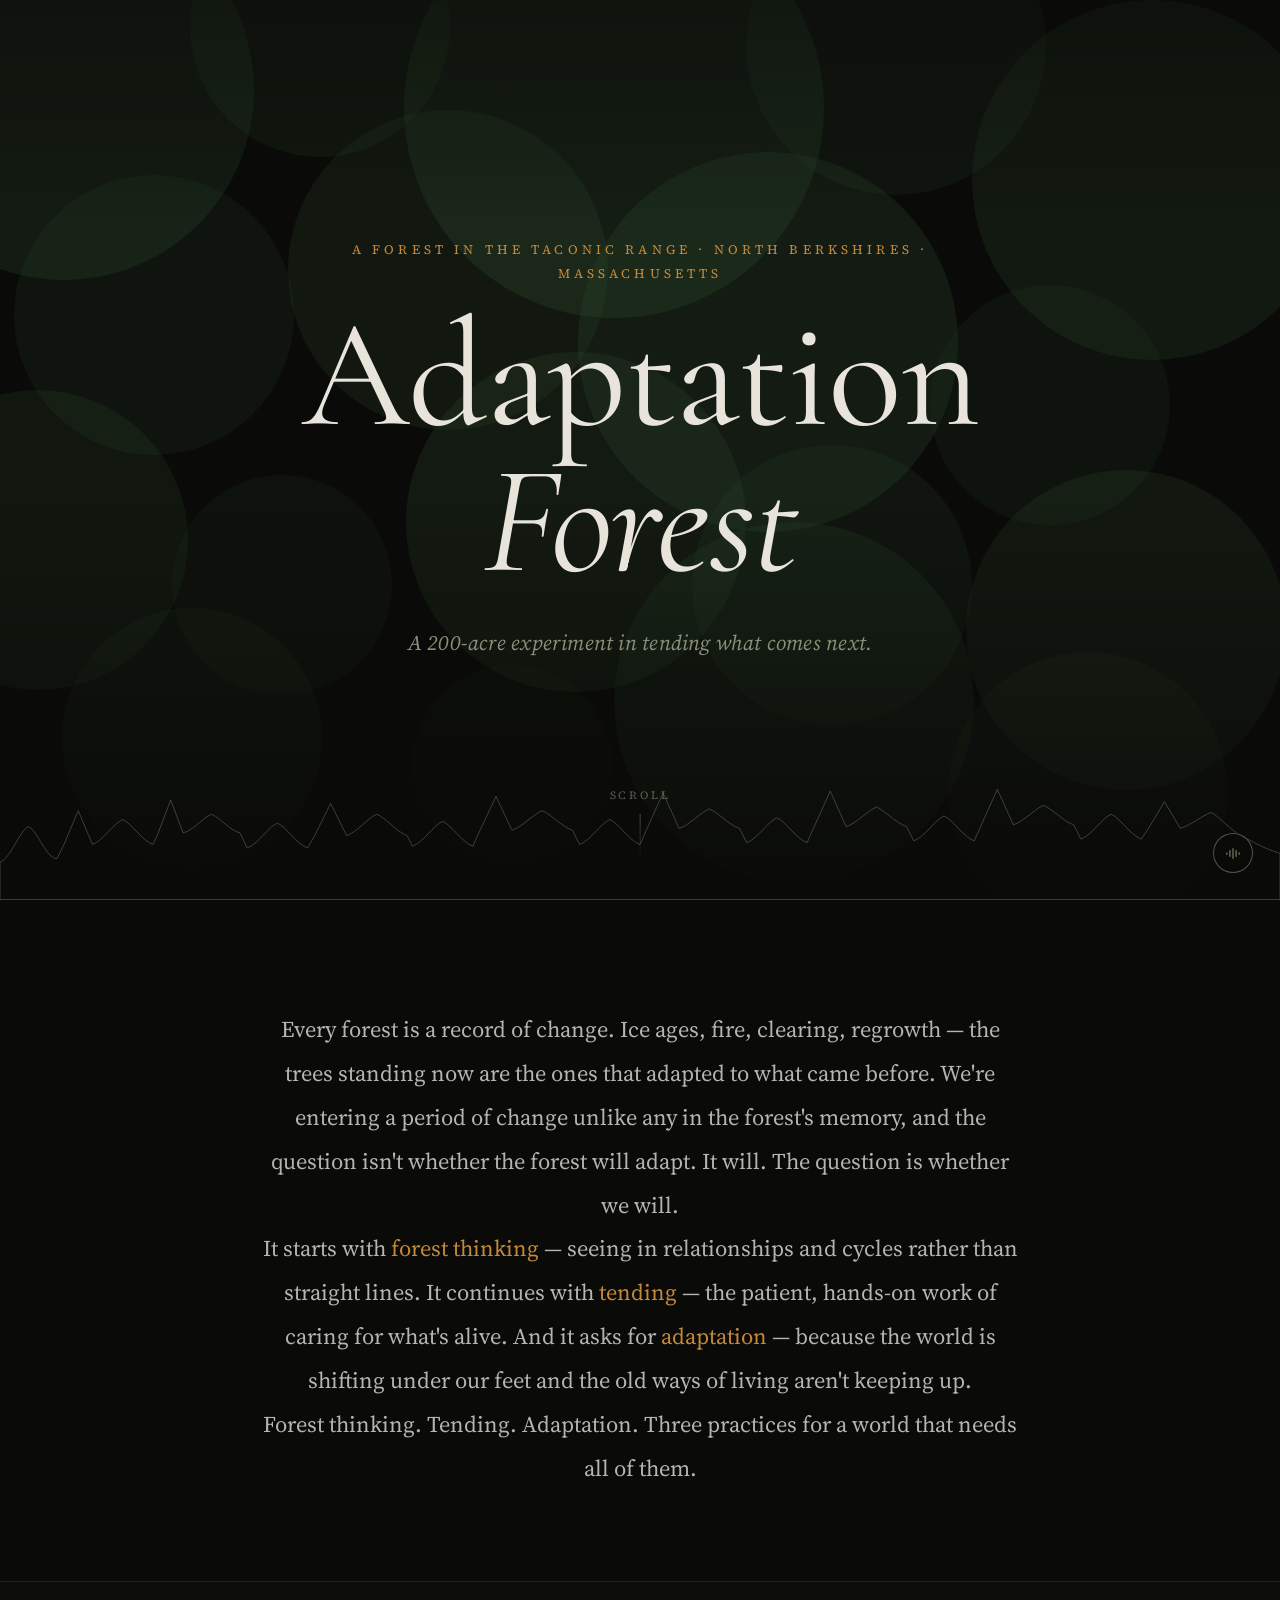
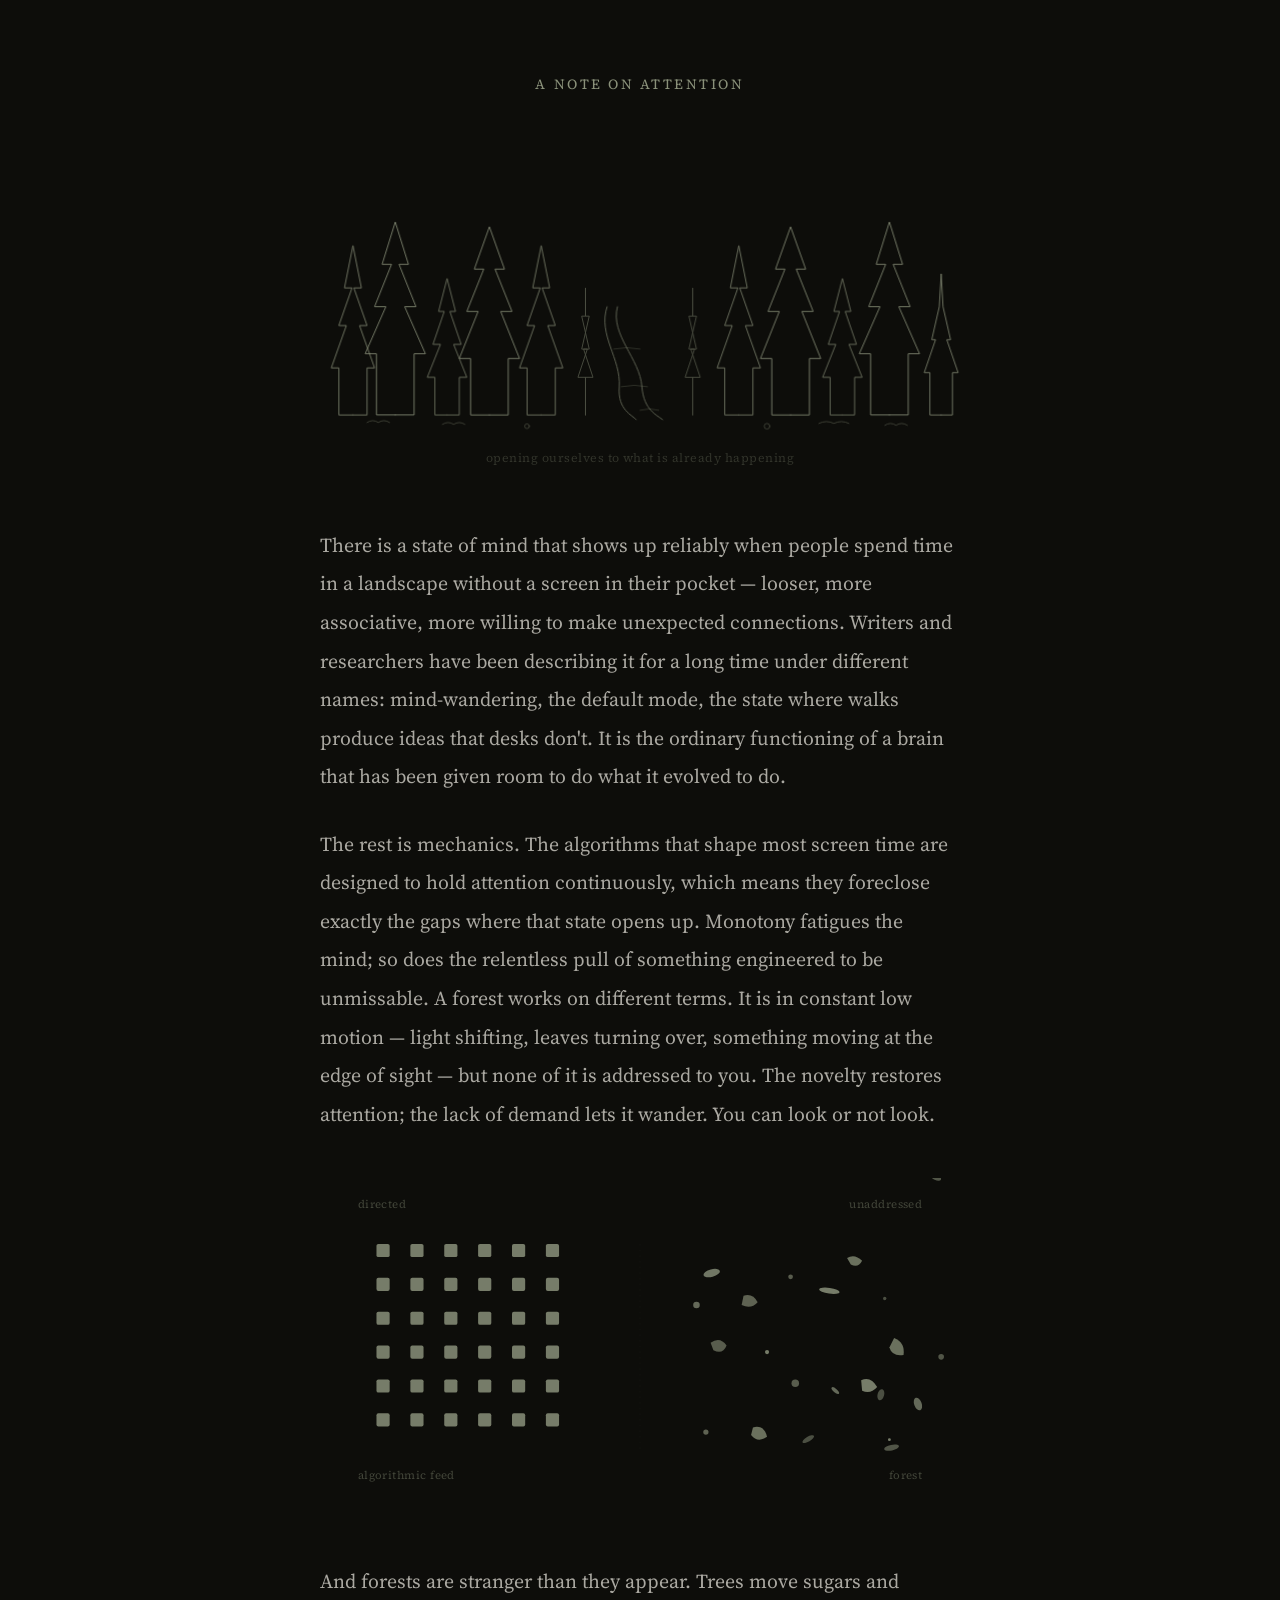
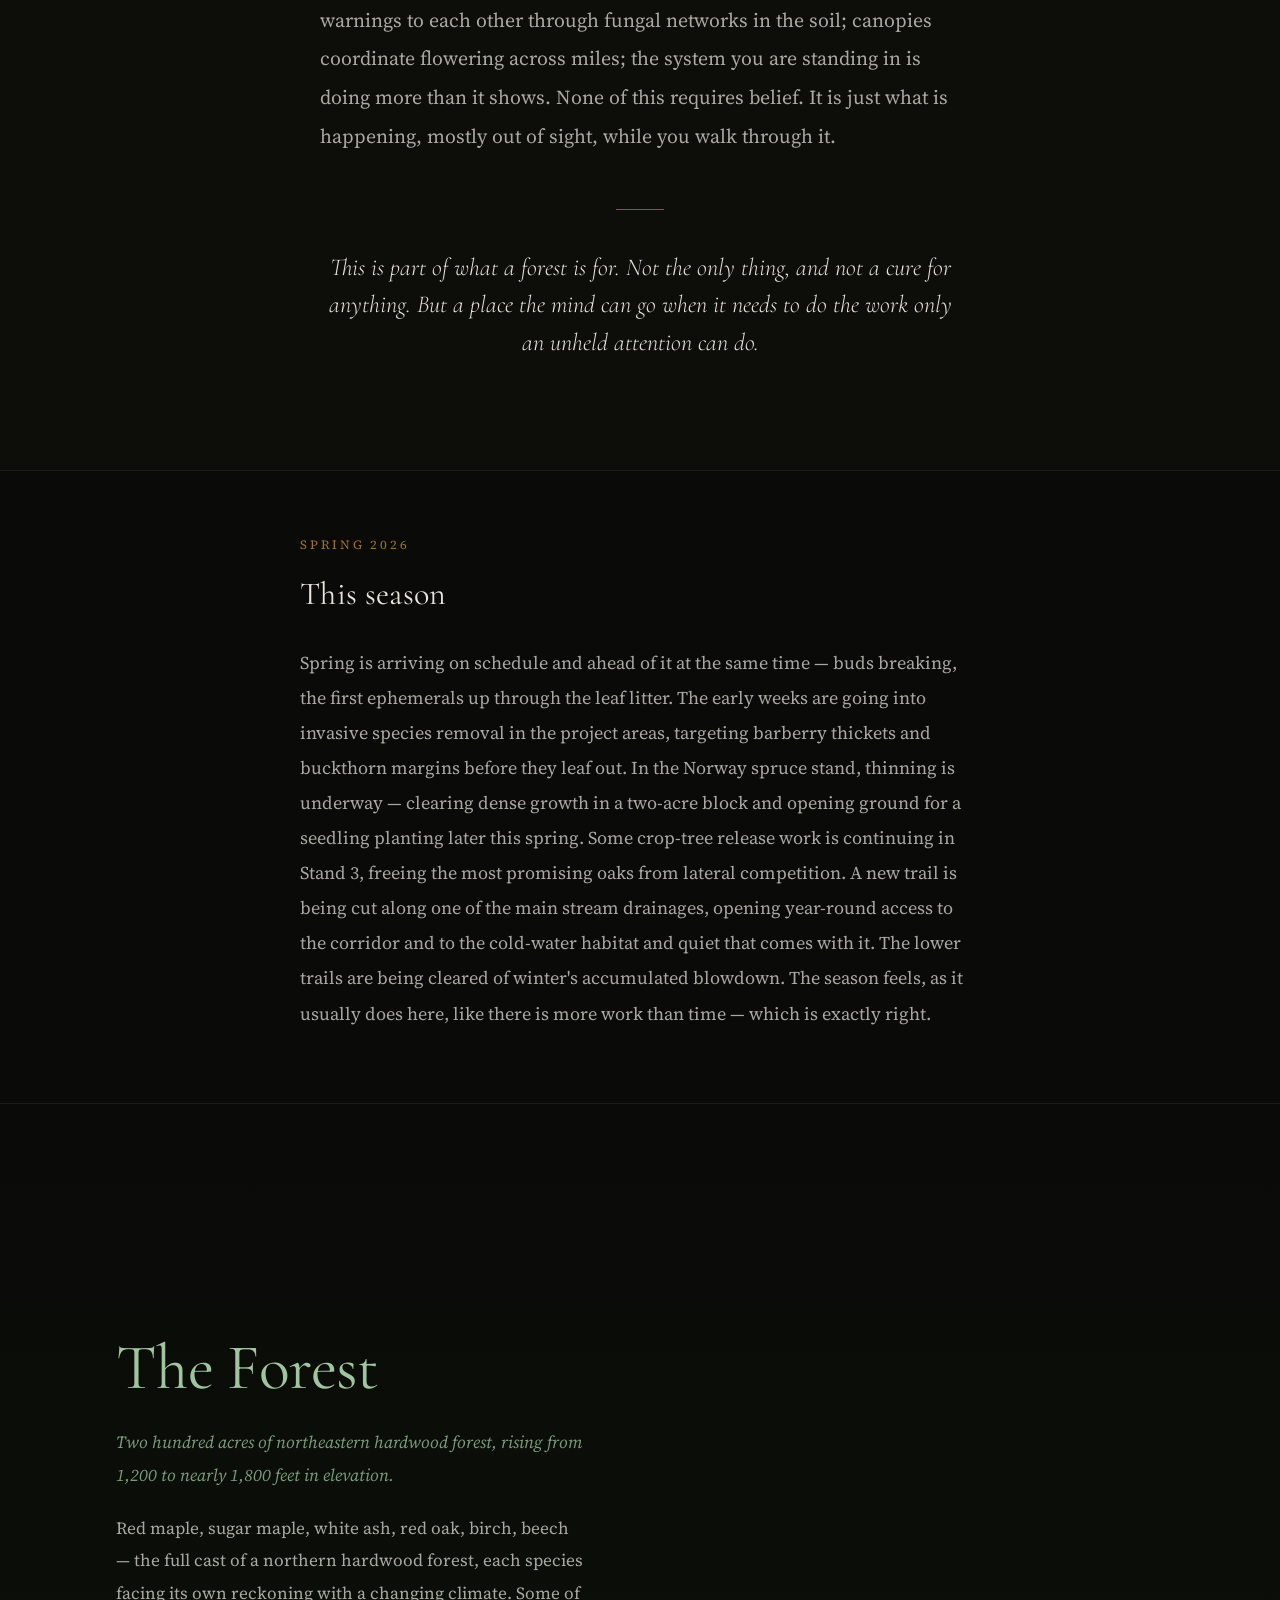
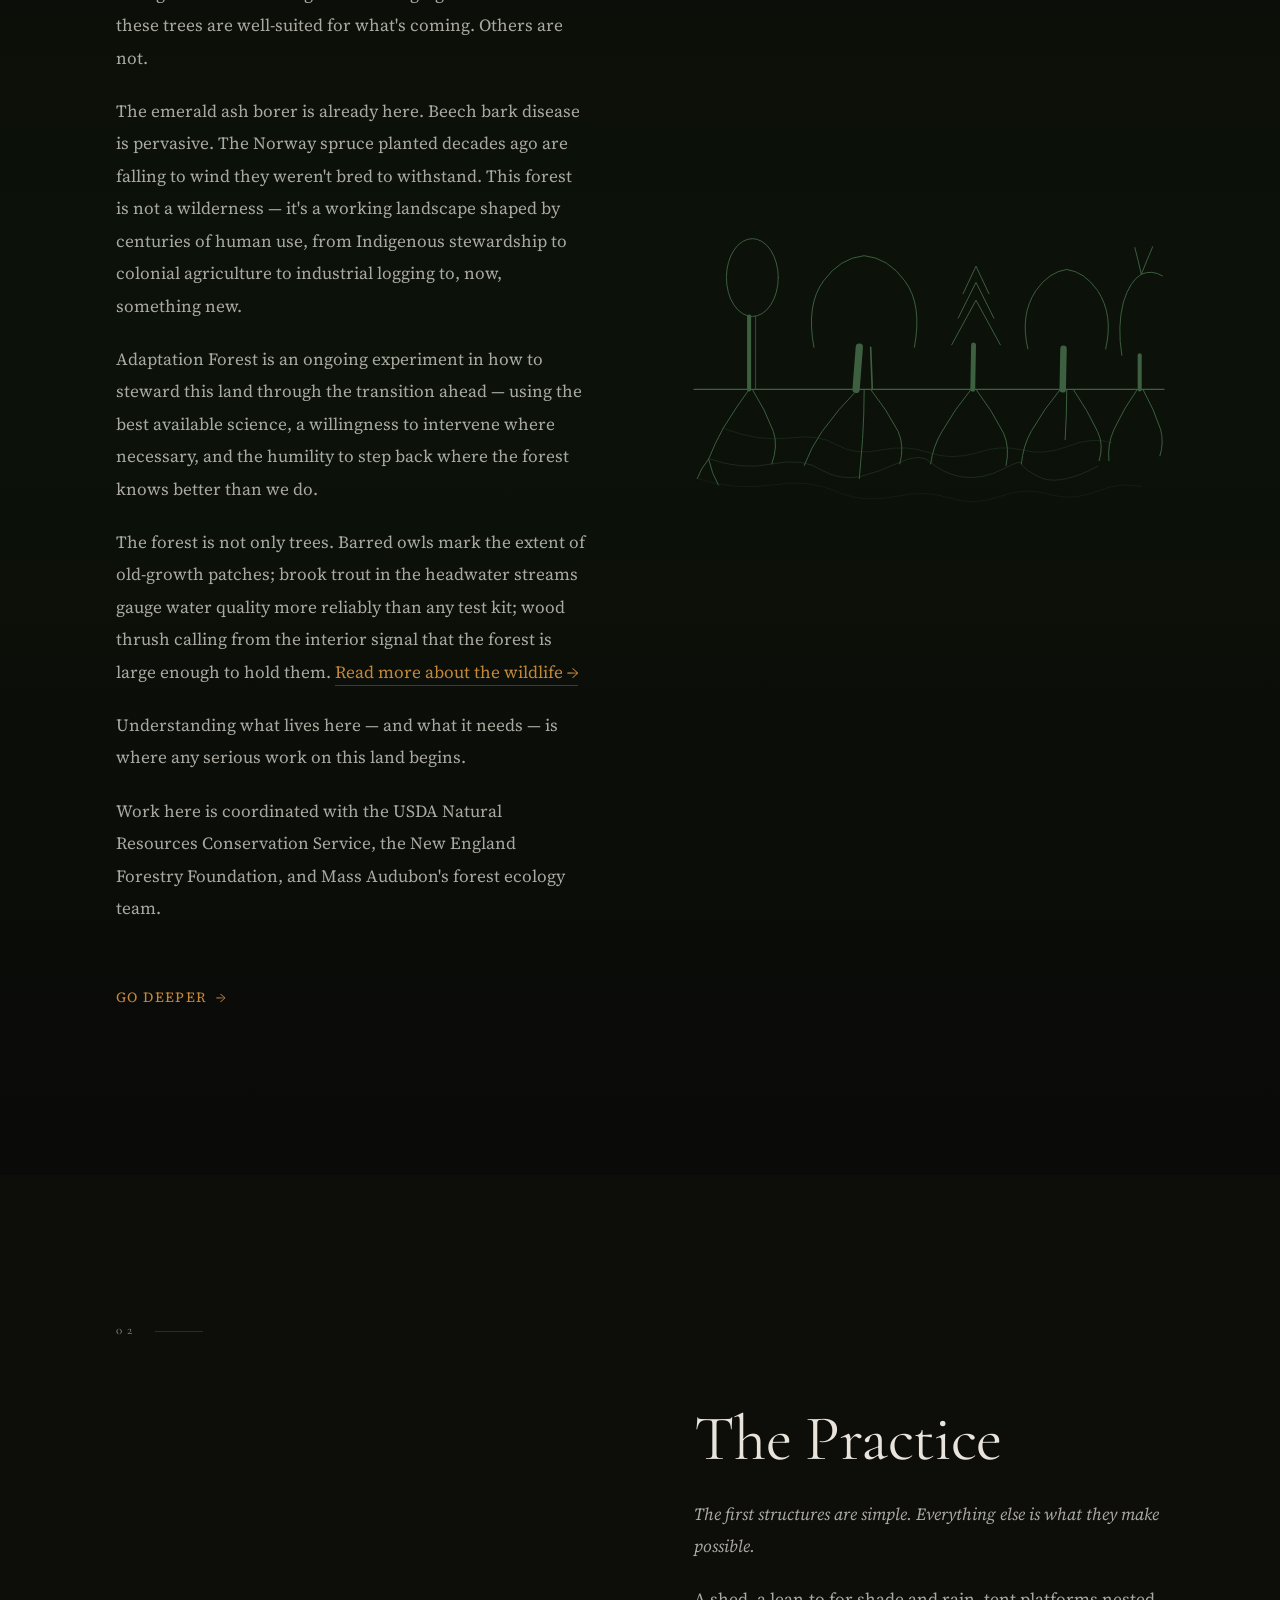
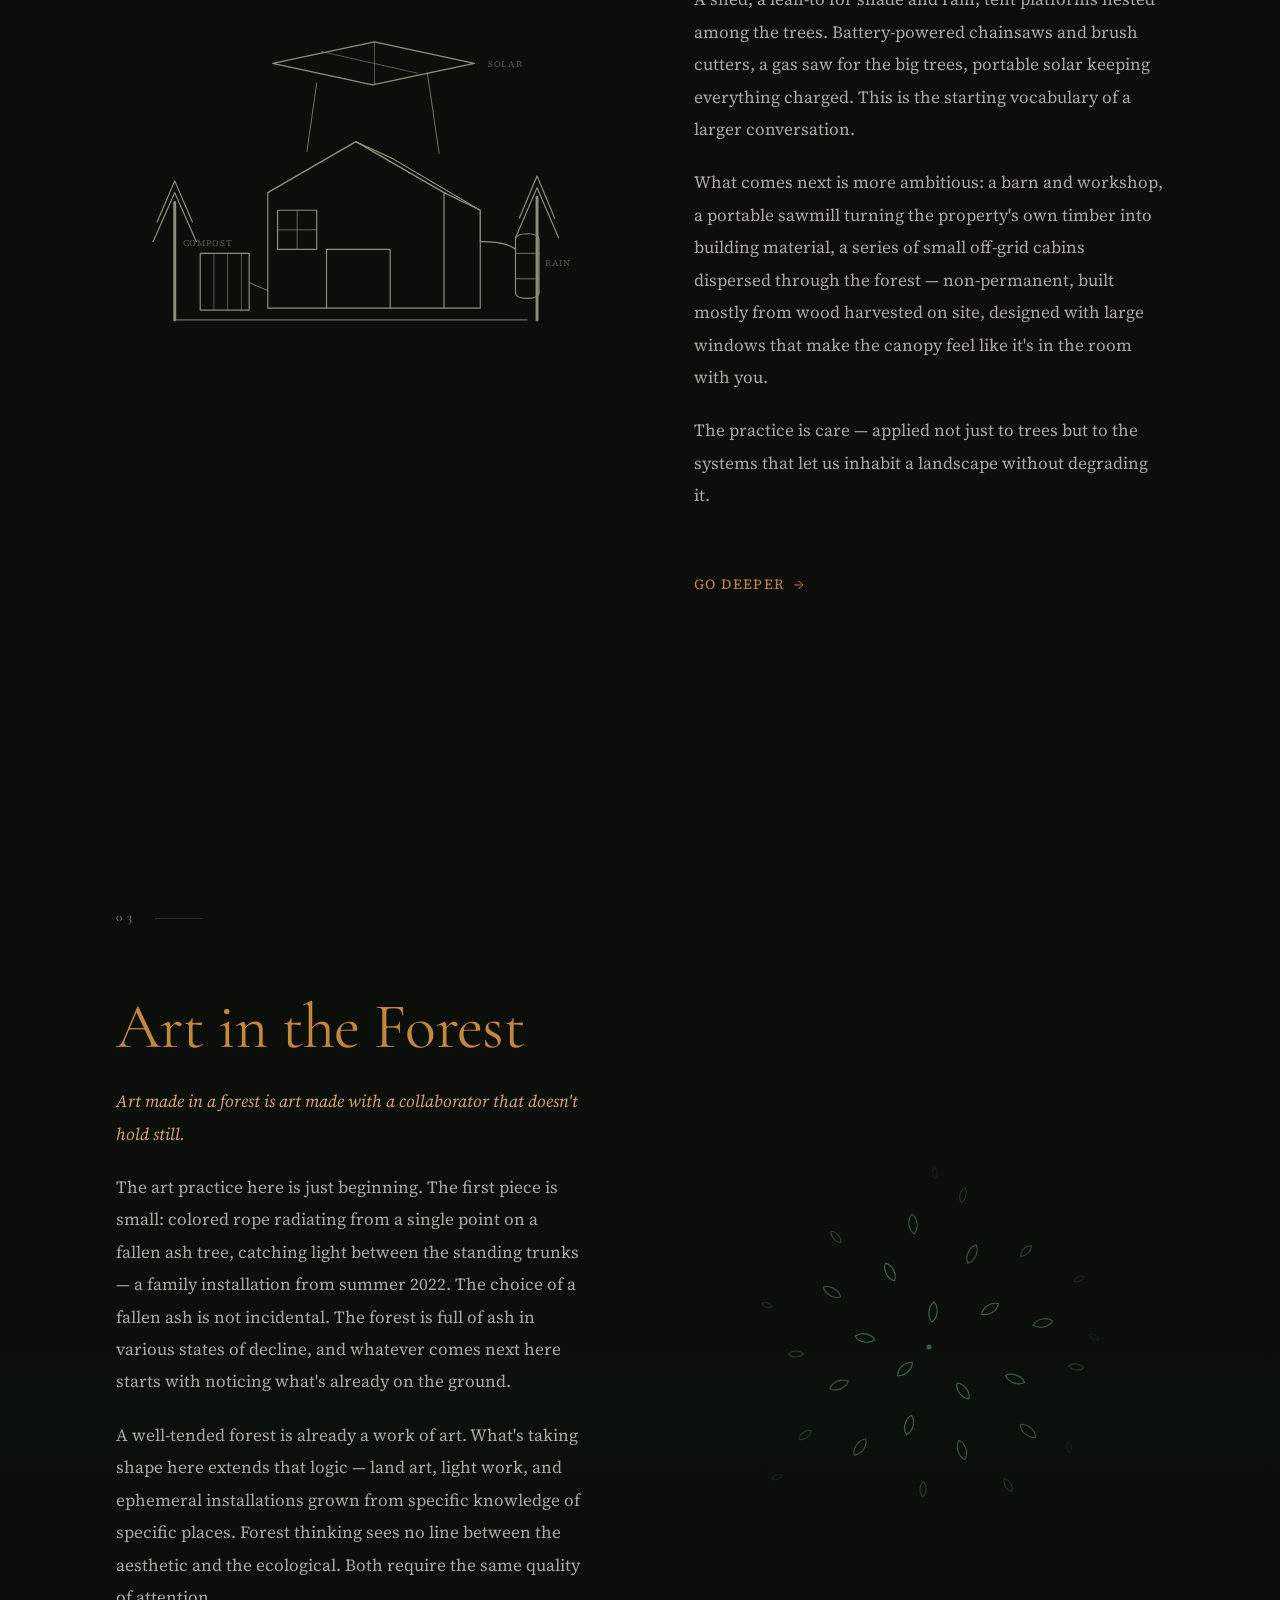
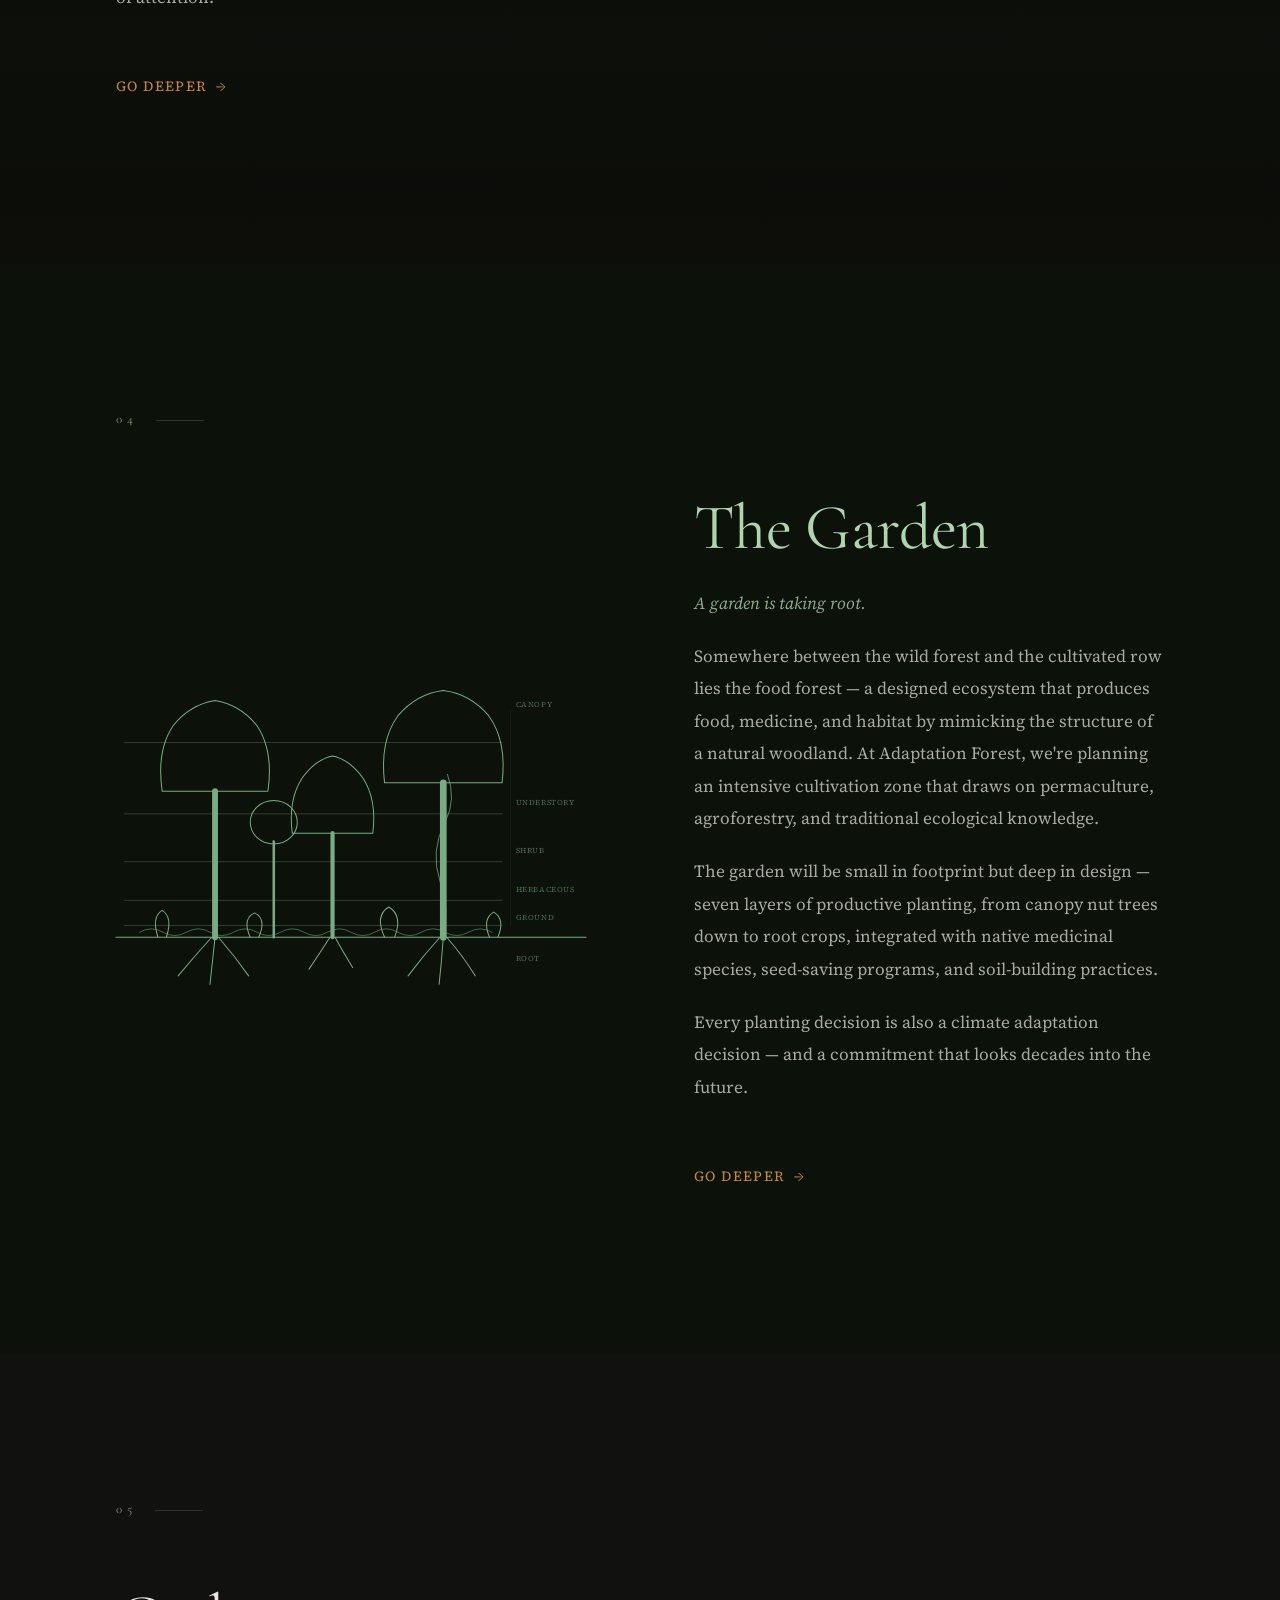
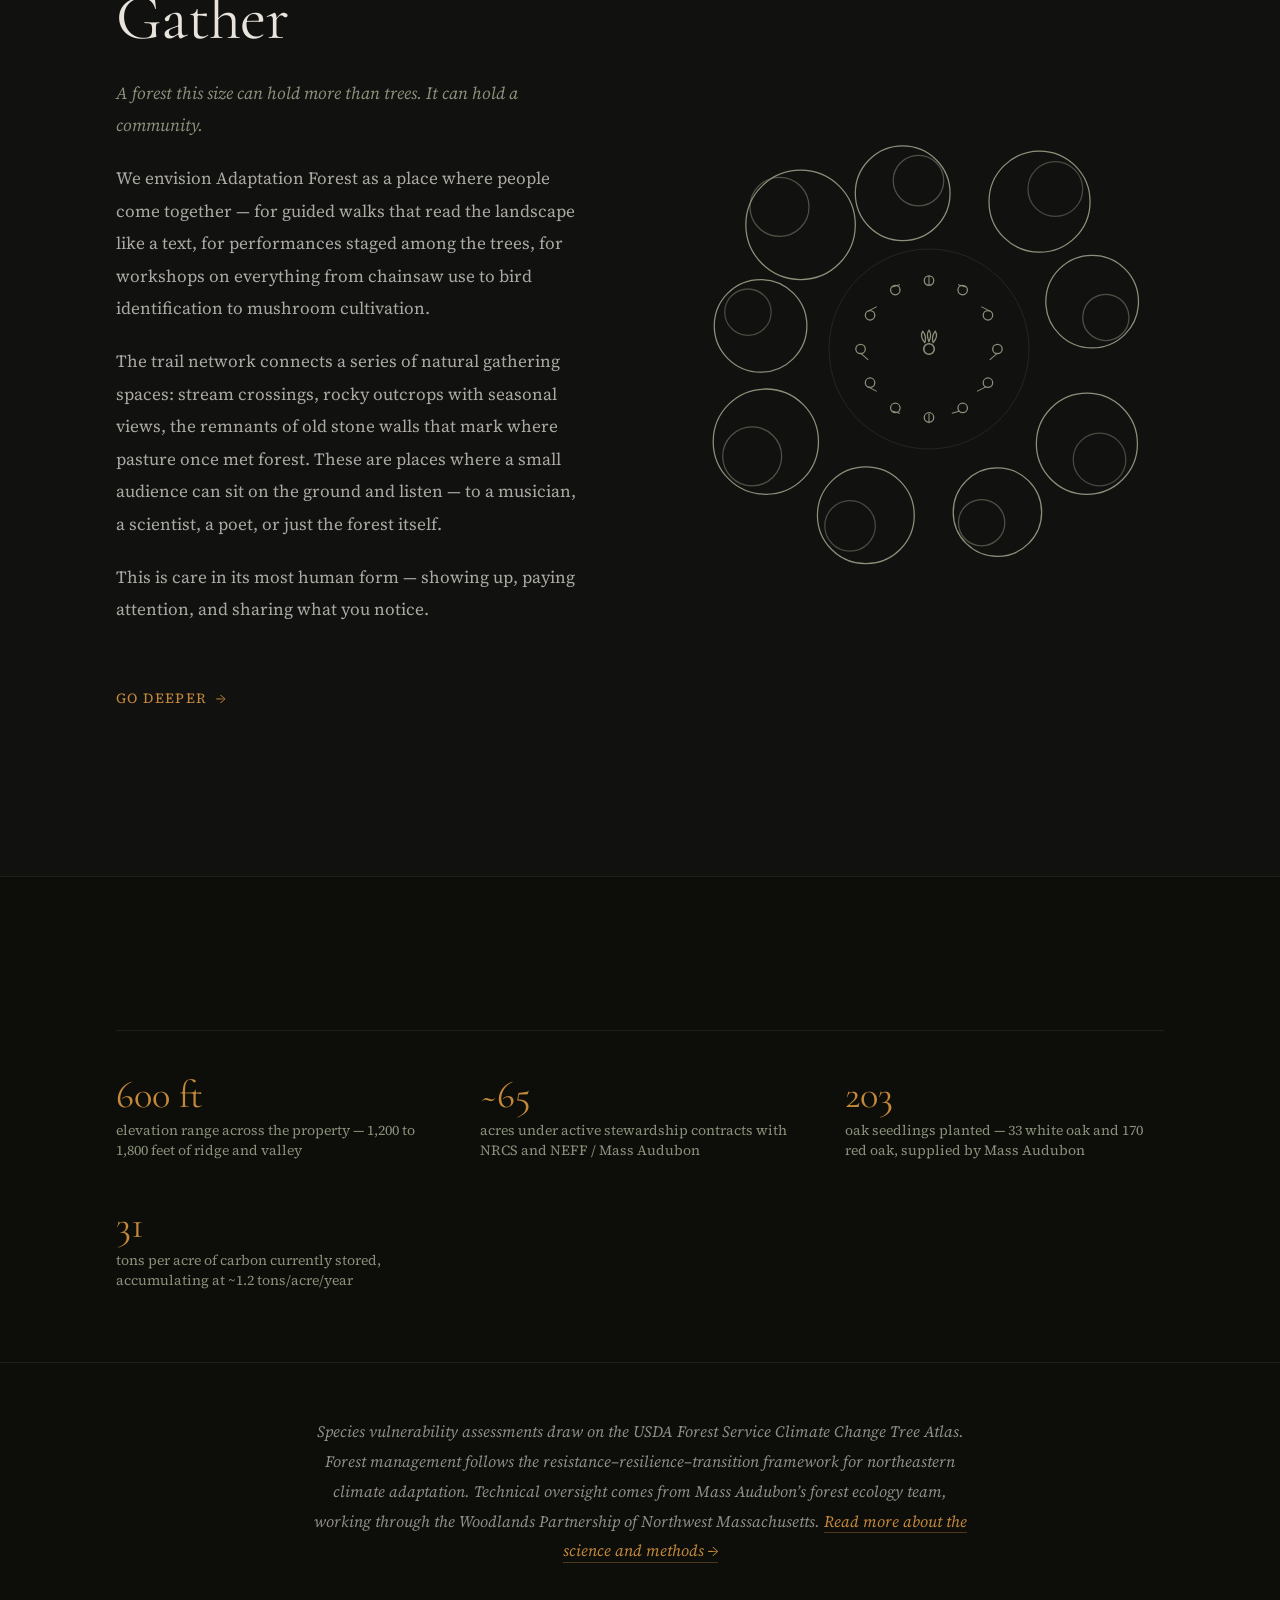
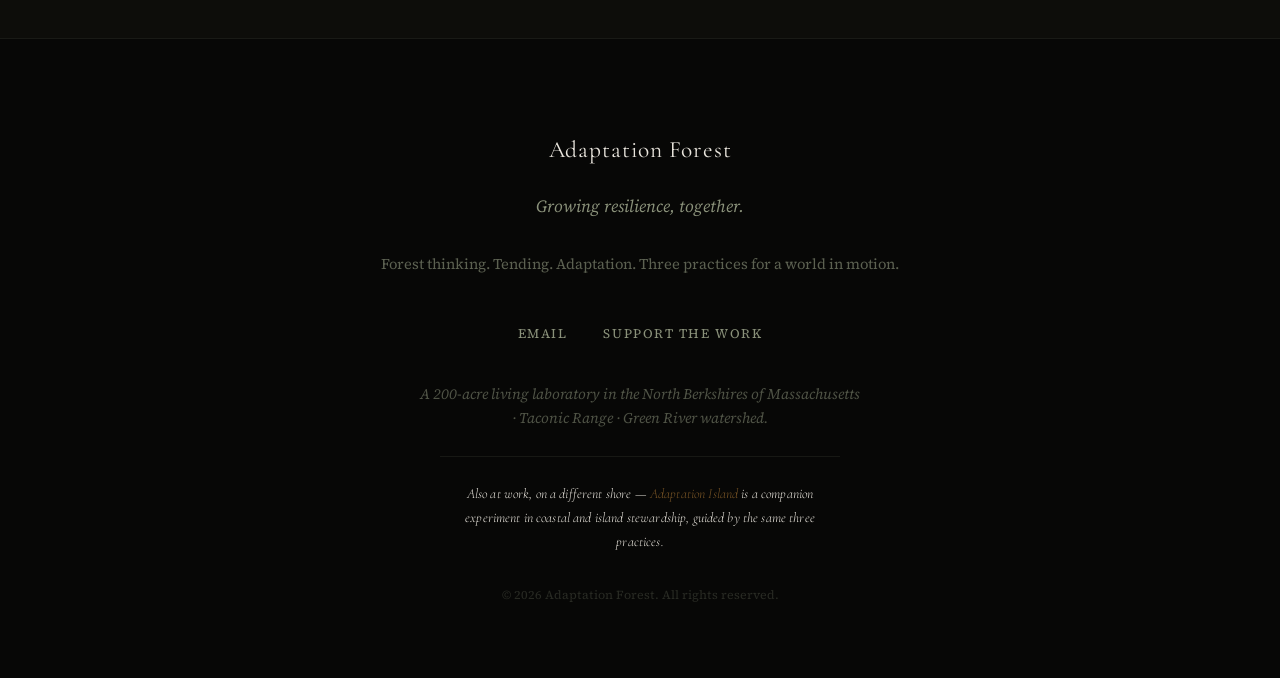
==== commit 595fd57d: "Update attention SVG #1: outlined conifers, cord/signal, stream, captions - Move SVG from above head" ====
--- a/index.html
+++ b/index.html
@@ -234,68 +234,81 @@
   <section class="attention-passage" aria-label="A note on attention">
     <div class="container">
 
-      <!-- SVG #1: phone fades, forest emerges — plays once on scroll-into-view -->
+      <p class="attention-eyebrow reveal">A note on attention</p>
+
+      <!-- SVG #1: phone fades, outlined forest draws in — plays once on scroll-into-view -->
       <div class="attention-svg attention-svg--1 reveal">
-        <svg width="100%" viewBox="0 0 680 320" role="img" xmlns="http://www.w3.org/2000/svg" style="max-width:100%;height:auto;">
-          <title>A phone gives way to a forest of conifers</title>
-          <desc>A phone sits visible at the start, glows briefly, then slowly fades as a forest of conifer silhouettes emerges behind it, with a clearing opening where the phone was.</desc>
+        <svg width="100%" viewBox="0 0 680 360" role="img" xmlns="http://www.w3.org/2000/svg" style="max-width:100%;height:auto;">
+          <title>From always connected to opening ourselves to what is already happening</title>
+          <desc>A phone with a charging cord and a signal line sits at the start. The cords retract and the phone slowly fades. As it does, an outlined forest of conifers draws itself in behind, with a clearing where the phone was, and a tapered stream emerging from within the forest and meandering through the clearing toward the viewer. The caption changes from "always connected" to "opening ourselves to what is already happening."</desc>
           <defs>
             <style>
-              @keyframes phone-hold-fade { 0%{opacity:1}20%{opacity:1}45%{opacity:0.85}70%{opacity:0.3}90%,100%{opacity:0} }
-              @keyframes screen-hold-fade { 0%{opacity:0.7}20%{opacity:0.7}45%{opacity:0.55}70%{opacity:0.18}90%,100%{opacity:0} }
-              @keyframes glow-pulse { 0%{opacity:0}8%{opacity:0.5}18%{opacity:0.25}28%{opacity:0.45}40%,100%{opacity:0} }
-              @keyframes notification-rise { 0%{opacity:0;transform:translateY(0)}10%{opacity:0.7;transform:translateY(-2px)}25%{opacity:0;transform:translateY(-18px)}100%{opacity:0;transform:translateY(-18px)} }
-              @keyframes conifer-fade { 0%,35%{opacity:0}90%{opacity:var(--final-opacity,0.75)}100%{opacity:var(--final-opacity,0.75)} }
-              @keyframes light-fade { 0%,50%{opacity:0}92%{opacity:0.18}100%{opacity:0.18} }
-              @keyframes detail-fade { 0%,60%{opacity:0}100%{opacity:var(--final-opacity,0.5)} }
-              .phone-outline{fill:none;stroke:var(--color-text-secondary);stroke-width:1.5;stroke-linecap:round;stroke-linejoin:round;animation:phone-hold-fade 11s ease-in-out forwards}
-              .phone-screen{fill:none;stroke:var(--color-text-tertiary);stroke-width:0.75;animation:screen-hold-fade 11s ease-in-out forwards}
-              .phone-glow{fill:var(--color-text-secondary);opacity:0;animation:glow-pulse 11s ease-in-out forwards}
-              .notification{fill:var(--color-text-secondary);opacity:0;transform-origin:center;transform-box:fill-box}
-              .notif-1{animation:notification-rise 11s ease-in-out forwards;animation-delay:0.4s}
-              .notif-2{animation:notification-rise 11s ease-in-out forwards;animation-delay:0.6s}
-              .notif-3{animation:notification-rise 11s ease-in-out forwards;animation-delay:0.8s}
-              .conifer{fill:var(--color-text-secondary);opacity:0;animation:conifer-fade 11s ease-out forwards}
-              .light-shaft{fill:var(--color-text-secondary);opacity:0;animation:light-fade 11s ease-out forwards}
-              .understory{fill:var(--color-text-secondary);opacity:0;animation:detail-fade 11s ease-out forwards}
+              @keyframes phone-slow-fade{0%,25%{opacity:1}45%{opacity:0.7}65%{opacity:0.35}85%,100%{opacity:0}}
+              @keyframes cord-bottom-retract{0%,18%{opacity:0.9;stroke-dashoffset:0;transform:translateY(0)}30%{opacity:0.9;stroke-dashoffset:0;transform:translateY(0)}42%{opacity:0.6;stroke-dashoffset:70;transform:translateY(8px)}55%,100%{opacity:0;stroke-dashoffset:70;transform:translateY(14px)}}
+              @keyframes cord-top-retract{0%,18%{opacity:0.9;stroke-dashoffset:0}28%{opacity:0.9;stroke-dashoffset:0}40%{opacity:0.5;stroke-dashoffset:-50}52%,100%{opacity:0;stroke-dashoffset:-50}}
+              @keyframes signal-arc-fade{0%,18%{opacity:0.4}35%{opacity:0.2}48%,100%{opacity:0}}
+              @keyframes conifer-draw{0%,35%{stroke-dashoffset:var(--dash-length,400);opacity:0}50%{opacity:0.4}90%{stroke-dashoffset:0;opacity:var(--final-opacity,0.85)}100%{stroke-dashoffset:0;opacity:var(--final-opacity,0.85)}}
+              @keyframes understory-fade{0%,70%{opacity:0}100%{opacity:var(--final-opacity,0.5)}}
+              @keyframes stream-draw{0%,75%{stroke-dashoffset:var(--dash-length,320);opacity:0}85%{opacity:0.5}100%{stroke-dashoffset:0;opacity:var(--final-opacity,0.7)}}
+              @keyframes ripple-fade{0%,92%{opacity:0}100%{opacity:0.5}}
+              @keyframes label-out{0%,25%{opacity:0.7}35%{opacity:0.4}45%,100%{opacity:0}}
+              @keyframes label-in{0%,45%{opacity:0}60%{opacity:0.4}78%{opacity:0.7}100%{opacity:0.7}}
+              .phone-outline{fill:none;stroke:var(--color-text-secondary);stroke-width:1.5;stroke-linecap:round;stroke-linejoin:round;animation:phone-slow-fade 13s ease-in-out forwards}
+              .phone-screen{fill:none;stroke:var(--color-text-tertiary);stroke-width:0.75;animation:phone-slow-fade 13s ease-in-out forwards}
+              .cord-bottom{fill:none;stroke:var(--color-text-secondary);stroke-width:1.25;stroke-linecap:round;stroke-dasharray:70;stroke-dashoffset:0;opacity:0.9;animation:cord-bottom-retract 13s ease-in-out forwards;transform-origin:center top;transform-box:fill-box}
+              .cord-top{fill:none;stroke:var(--color-text-secondary);stroke-width:1.25;stroke-linecap:round;stroke-dasharray:50;stroke-dashoffset:0;opacity:0.9;animation:cord-top-retract 13s ease-in-out forwards}
+              .signal-arc{fill:none;stroke:var(--color-text-secondary);stroke-width:0.75;stroke-linecap:round;opacity:0.4;animation:signal-arc-fade 13s ease-in-out forwards}
+              .conifer{fill:none;stroke:var(--color-text-secondary);stroke-width:1;stroke-linejoin:round;stroke-linecap:round;opacity:0;animation:conifer-draw 13s ease-out forwards}
+              .understory{fill:none;stroke:var(--color-text-secondary);stroke-width:0.75;stroke-linecap:round;opacity:0;animation:understory-fade 13s ease-out forwards}
+              .stream-bank{fill:none;stroke:var(--color-text-secondary);stroke-width:1;stroke-linecap:round;stroke-linejoin:round;opacity:0;animation:stream-draw 13s ease-out forwards}
+              .ripple{fill:none;stroke:var(--color-text-secondary);stroke-width:0.6;stroke-linecap:round;opacity:0;animation:ripple-fade 13s ease-out forwards}
+              .caption{font-family:var(--font-sans),-apple-system,sans-serif;font-size:13px;fill:var(--color-text-tertiary);letter-spacing:0.04em;text-transform:lowercase}
+              .caption-1{animation:label-out 13s ease-in-out forwards}
+              .caption-2{opacity:0;animation:label-in 13s ease-in-out forwards}
             </style>
           </defs>
-          <g style="--final-opacity:0.18"><polygon class="light-shaft" points="318,90 358,90 376,275 300,275"/><polygon class="light-shaft" points="278,95 308,95 320,275 268,275"/><polygon class="light-shaft" points="372,95 400,95 412,275 360,275"/></g>
-          <g style="--final-opacity:0.8"><polygon class="conifer" points="35,275 50,275 50,225 58,225 42,180 50,180 36,140 44,140 35,95 26,140 34,140 20,180 28,180 12,225 20,225 20,275"/></g>
-          <g style="--final-opacity:0.85"><polygon class="conifer" points="80,275 100,275 100,210 112,210 90,160 102,160 84,115 94,115 80,70 66,115 76,115 58,160 70,160 48,210 60,210 60,275"/></g>
-          <g style="--final-opacity:0.7"><polygon class="conifer" points="135,275 148,275 148,235 156,235 142,200 150,200 138,165 144,165 135,130 126,165 132,165 120,200 128,200 114,235 122,235 122,275"/></g>
-          <g style="--final-opacity:0.85"><polygon class="conifer" points="180,275 200,275 200,215 212,215 192,165 204,165 186,120 196,120 180,75 164,120 174,120 156,165 168,165 148,215 160,215 160,275"/></g>
-          <g style="--final-opacity:0.75"><polygon class="conifer" points="235,275 250,275 250,225 258,225 242,180 250,180 236,140 244,140 235,95 226,140 234,140 220,180 228,180 212,225 220,225 220,275"/></g>
-          <g style="--final-opacity:0.5"><polygon class="conifer" points="282,275 292,275 292,235 298,235 286,205 292,205 282,170 278,170 282,140 274,170 278,170 266,205 272,205 260,235 266,235 266,275"/></g>
-          <g style="--final-opacity:0.5"><polygon class="conifer" points="392,275 400,275 400,235 406,235 396,205 400,205 392,170 388,170 392,140 384,170 388,170 376,205 382,205 372,235 378,235 378,275"/></g>
-          <g style="--final-opacity:0.75"><polygon class="conifer" points="445,275 460,275 460,225 468,225 452,180 460,180 446,140 454,140 445,95 436,140 444,140 430,180 438,180 422,225 430,225 430,275"/></g>
-          <g style="--final-opacity:0.85"><polygon class="conifer" points="500,275 520,275 520,215 532,215 512,165 524,165 506,120 516,120 500,75 484,120 494,120 476,165 488,165 468,215 480,215 480,275"/></g>
-          <g style="--final-opacity:0.7"><polygon class="conifer" points="555,275 568,275 568,235 576,235 562,200 570,200 558,165 564,165 555,130 546,165 552,165 540,200 548,200 534,235 542,235 542,275"/></g>
-          <g style="--final-opacity:0.85"><polygon class="conifer" points="605,275 625,275 625,210 637,210 615,160 627,160 609,115 619,115 605,70 591,115 601,115 583,160 595,160 573,210 585,210 585,275"/></g>
-          <g style="--final-opacity:0.8"><polygon class="conifer" points="660,275 672,275 672,230 678,230 666,195 670,195 662,160 660,125 658,160 650,195 654,195 642,230 648,230 648,275"/></g>
+          <g style="--final-opacity:0.85;--dash-length:460"><polygon class="conifer" points="35,290 50,290 50,240 58,240 42,195 50,195 36,155 44,155 35,110 26,155 34,155 20,195 28,195 12,240 20,240 20,290" stroke-dasharray="460"/></g>
+          <g style="--final-opacity:0.9;--dash-length:540"><polygon class="conifer" points="80,290 100,290 100,225 112,225 90,175 102,175 84,130 94,130 80,85 66,130 76,130 58,175 70,175 48,225 60,225 60,290" stroke-dasharray="540"/></g>
+          <g style="--final-opacity:0.75;--dash-length:380"><polygon class="conifer" points="135,290 148,290 148,250 156,250 142,215 150,215 138,180 144,180 135,145 126,180 132,180 120,215 128,215 114,250 122,250 122,290" stroke-dasharray="380"/></g>
+          <g style="--final-opacity:0.9;--dash-length:560"><polygon class="conifer" points="180,290 200,290 200,230 212,230 192,180 204,180 186,135 196,135 180,90 164,135 174,135 156,180 168,180 148,230 160,230 160,290" stroke-dasharray="560"/></g>
+          <g style="--final-opacity:0.8;--dash-length:460"><polygon class="conifer" points="235,290 250,290 250,240 258,240 242,195 250,195 236,155 244,155 235,110 226,155 234,155 220,195 228,195 212,240 220,240 220,290" stroke-dasharray="460"/></g>
+          <g style="--final-opacity:0.5;--dash-length:320"><polygon class="conifer" points="282,290 282,250 290,250 280,220 286,220 278,185 282,185 282,155 282,185 286,185 278,220 284,220 274,250 282,250 282,290" stroke-dasharray="320"/></g>
+          <g style="--final-opacity:0.5;--dash-length:320"><polygon class="conifer" points="396,290 396,250 404,250 394,220 400,220 392,185 396,185 396,155 396,185 400,185 392,220 398,220 388,250 396,250 396,290" stroke-dasharray="320"/></g>
+          <g style="--final-opacity:0.8;--dash-length:460"><polygon class="conifer" points="445,290 460,290 460,240 468,240 452,195 460,195 446,155 454,155 445,110 436,155 444,155 430,195 438,195 422,240 430,240 430,290" stroke-dasharray="460"/></g>
+          <g style="--final-opacity:0.9;--dash-length:560"><polygon class="conifer" points="500,290 520,290 520,230 532,230 512,180 524,180 506,135 516,135 500,90 484,135 494,135 476,180 488,180 468,230 480,230 480,290" stroke-dasharray="560"/></g>
+          <g style="--final-opacity:0.75;--dash-length:380"><polygon class="conifer" points="555,290 568,290 568,250 576,250 562,215 570,215 558,180 564,180 555,145 546,180 552,180 540,215 548,215 534,250 542,250 542,290" stroke-dasharray="380"/></g>
+          <g style="--final-opacity:0.9;--dash-length:540"><polygon class="conifer" points="605,290 625,290 625,225 637,225 615,175 627,175 609,130 619,130 605,85 591,130 601,130 583,175 595,175 573,225 585,225 585,290" stroke-dasharray="540"/></g>
+          <g style="--final-opacity:0.85;--dash-length:420"><polygon class="conifer" points="660,290 672,290 672,245 678,245 666,210 670,210 662,175 660,140 658,175 650,210 654,210 642,245 648,245 648,290 660,290" stroke-dasharray="420"/></g>
+          <g style="--final-opacity:0.7;--dash-length:320">
+            <path class="stream-bank" d="M 305 175 C 295 205, 320 230, 318 260 C 316 285, 332 290, 336 295" stroke-dasharray="320"/>
+            <path class="stream-bank" d="M 316 175 C 308 205, 340 230, 342 260 C 344 285, 358 290, 364 295" stroke-dasharray="320"/>
+          </g>
+          <g>
+            <path class="ripple" d="M 312 220 Q 326 217 340 220"/>
+            <path class="ripple" d="M 320 260 Q 334 257 348 260"/>
+            <path class="ripple" d="M 340 285 Q 350 282 360 285"/>
+          </g>
           <g style="--final-opacity:0.55">
-            <ellipse class="understory" cx="60"  cy="285" rx="14" ry="3"   transform="rotate(-8 60 285)"/>
-            <ellipse class="understory" cx="135" cy="288" rx="11" ry="2.5" transform="rotate(5 135 288)"/>
-            <ellipse class="understory" cx="540" cy="287" rx="13" ry="3"   transform="rotate(-6 540 287)"/>
-            <ellipse class="understory" cx="610" cy="289" rx="10" ry="2.5" transform="rotate(7 610 289)"/>
-            <circle  class="understory" cx="220" cy="290" r="2"/>
-            <circle  class="understory" cx="475" cy="290" r="2.5"/>
+            <path class="understory" d="M 50 298 Q 56 294 62 298 Q 68 294 74 298"/>
+            <path class="understory" d="M 130 300 Q 136 296 142 300 Q 148 296 154 300"/>
+            <path class="understory" d="M 530 299 Q 538 295 546 299 Q 554 295 562 299"/>
+            <path class="understory" d="M 600 301 Q 606 297 612 301 Q 618 297 624 301"/>
+            <circle class="understory" cx="220" cy="302" r="2.5"/>
+            <circle class="understory" cx="475" cy="302" r="3"/>
           </g>
-          <g transform="translate(310,90)">
-            <rect class="phone-glow"    x="2"  y="2"   width="56" height="116" rx="9" ry="9"/>
-            <rect class="phone-outline" x="0"  y="0"   width="60" height="120" rx="10" ry="10"/>
-            <rect class="phone-screen"  x="6"  y="14"  width="48" height="92"  rx="2"  ry="2"/>
+          <g transform="translate(310,110)">
+            <path class="cord-top"    d="M 30 0 Q 32 -10 34 -22 Q 36 -34 30 -50"/>
+            <path class="signal-arc"  d="M 22 -30 Q 30 -38 38 -30"/>
+            <path class="signal-arc"  d="M 17 -38 Q 30 -50 43 -38"/>
+            <rect  class="phone-outline" x="0" y="0"  width="60" height="120" rx="10" ry="10"/>
+            <rect  class="phone-screen"  x="6" y="14" width="48" height="92"  rx="2"  ry="2"/>
             <circle class="phone-screen" cx="30" cy="111" r="2.5"/>
+            <path class="cord-bottom" d="M 30 120 Q 32 132 28 144 Q 26 158 32 170"/>
           </g>
-          <g transform="translate(310,90)">
-            <circle class="notification notif-1" cx="20" cy="40" r="2"/>
-            <circle class="notification notif-2" cx="40" cy="40" r="2"/>
-            <circle class="notification notif-3" cx="30" cy="40" r="2"/>
-          </g>
+          <text x="340" y="340" class="caption caption-1" text-anchor="middle">always connected</text>
+          <text x="340" y="340" class="caption caption-2" text-anchor="middle">opening ourselves to what is already happening</text>
         </svg>
       </div>
-
-      <p class="attention-eyebrow reveal">A note on attention</p>
 
       <div class="attention-body">
         <p class="reveal">There is a state of mind that shows up reliably when people spend time in a landscape without a screen in their pocket — looser, more associative, more willing to make unexpected connections. Writers and researchers have been describing it for a long time under different names: mind-wandering, the default mode, the state where walks produce ideas that desks don't. It is the ordinary functioning of a brain that has been given room to do what it evolved to do.</p>
--- a/css/style.css
+++ b/css/style.css
@@ -836,25 +836,29 @@
 /* SVG #1 — animations paused until the element enters the viewport */
 .attention-svg--1 .phone-outline,
 .attention-svg--1 .phone-screen,
-.attention-svg--1 .phone-glow,
-.attention-svg--1 .notif-1,
-.attention-svg--1 .notif-2,
-.attention-svg--1 .notif-3,
+.attention-svg--1 .cord-bottom,
+.attention-svg--1 .cord-top,
+.attention-svg--1 .signal-arc,
 .attention-svg--1 .conifer,
-.attention-svg--1 .light-shaft,
-.attention-svg--1 .understory {
+.attention-svg--1 .stream-bank,
+.attention-svg--1 .ripple,
+.attention-svg--1 .understory,
+.attention-svg--1 .caption-1,
+.attention-svg--1 .caption-2 {
   animation-play-state: paused;
 }
 
 .attention-svg--1.is-visible .phone-outline,
 .attention-svg--1.is-visible .phone-screen,
-.attention-svg--1.is-visible .phone-glow,
-.attention-svg--1.is-visible .notif-1,
-.attention-svg--1.is-visible .notif-2,
-.attention-svg--1.is-visible .notif-3,
+.attention-svg--1.is-visible .cord-bottom,
+.attention-svg--1.is-visible .cord-top,
+.attention-svg--1.is-visible .signal-arc,
 .attention-svg--1.is-visible .conifer,
-.attention-svg--1.is-visible .light-shaft,
-.attention-svg--1.is-visible .understory {
+.attention-svg--1.is-visible .stream-bank,
+.attention-svg--1.is-visible .ripple,
+.attention-svg--1.is-visible .understory,
+.attention-svg--1.is-visible .caption-1,
+.attention-svg--1.is-visible .caption-2 {
   animation-play-state: running;
 }
 
@@ -1217,12 +1221,15 @@
     stroke-dashoffset: 0 !important;
   }
 
-  /* Attention SVG #1 — jump to final state (forest visible, phone gone) */
-  .phone-outline, .phone-screen, .phone-glow,
-  .notif-1, .notif-2, .notif-3 { animation: none !important; opacity: 0 !important; }
-  .conifer  { animation: none !important; opacity: var(--final-opacity, 0.75) !important; }
-  .light-shaft { animation: none !important; opacity: 0.18 !important; }
-  .understory  { animation: none !important; opacity: var(--final-opacity, 0.5)  !important; }
+  /* Attention SVG #1 — jump to final state (forest visible, phone/cord/signal gone) */
+  .phone-outline, .phone-screen,
+  .cord-bottom, .cord-top, .signal-arc { animation: none !important; opacity: 0 !important; }
+  .conifer     { animation: none !important; stroke-dashoffset: 0 !important; opacity: var(--final-opacity, 0.85) !important; }
+  .stream-bank { animation: none !important; stroke-dashoffset: 0 !important; opacity: var(--final-opacity, 0.7)  !important; }
+  .ripple      { animation: none !important; opacity: 0.5 !important; }
+  .understory  { animation: none !important; opacity: var(--final-opacity, 0.55) !important; }
+  .caption-1   { animation: none !important; opacity: 0   !important; }
+  .caption-2   { animation: none !important; opacity: 0.7 !important; }
 
   /* Attention SVG #2 — show both fields static */
   .grid-shape { animation: none !important; opacity: 0.6 !important; }
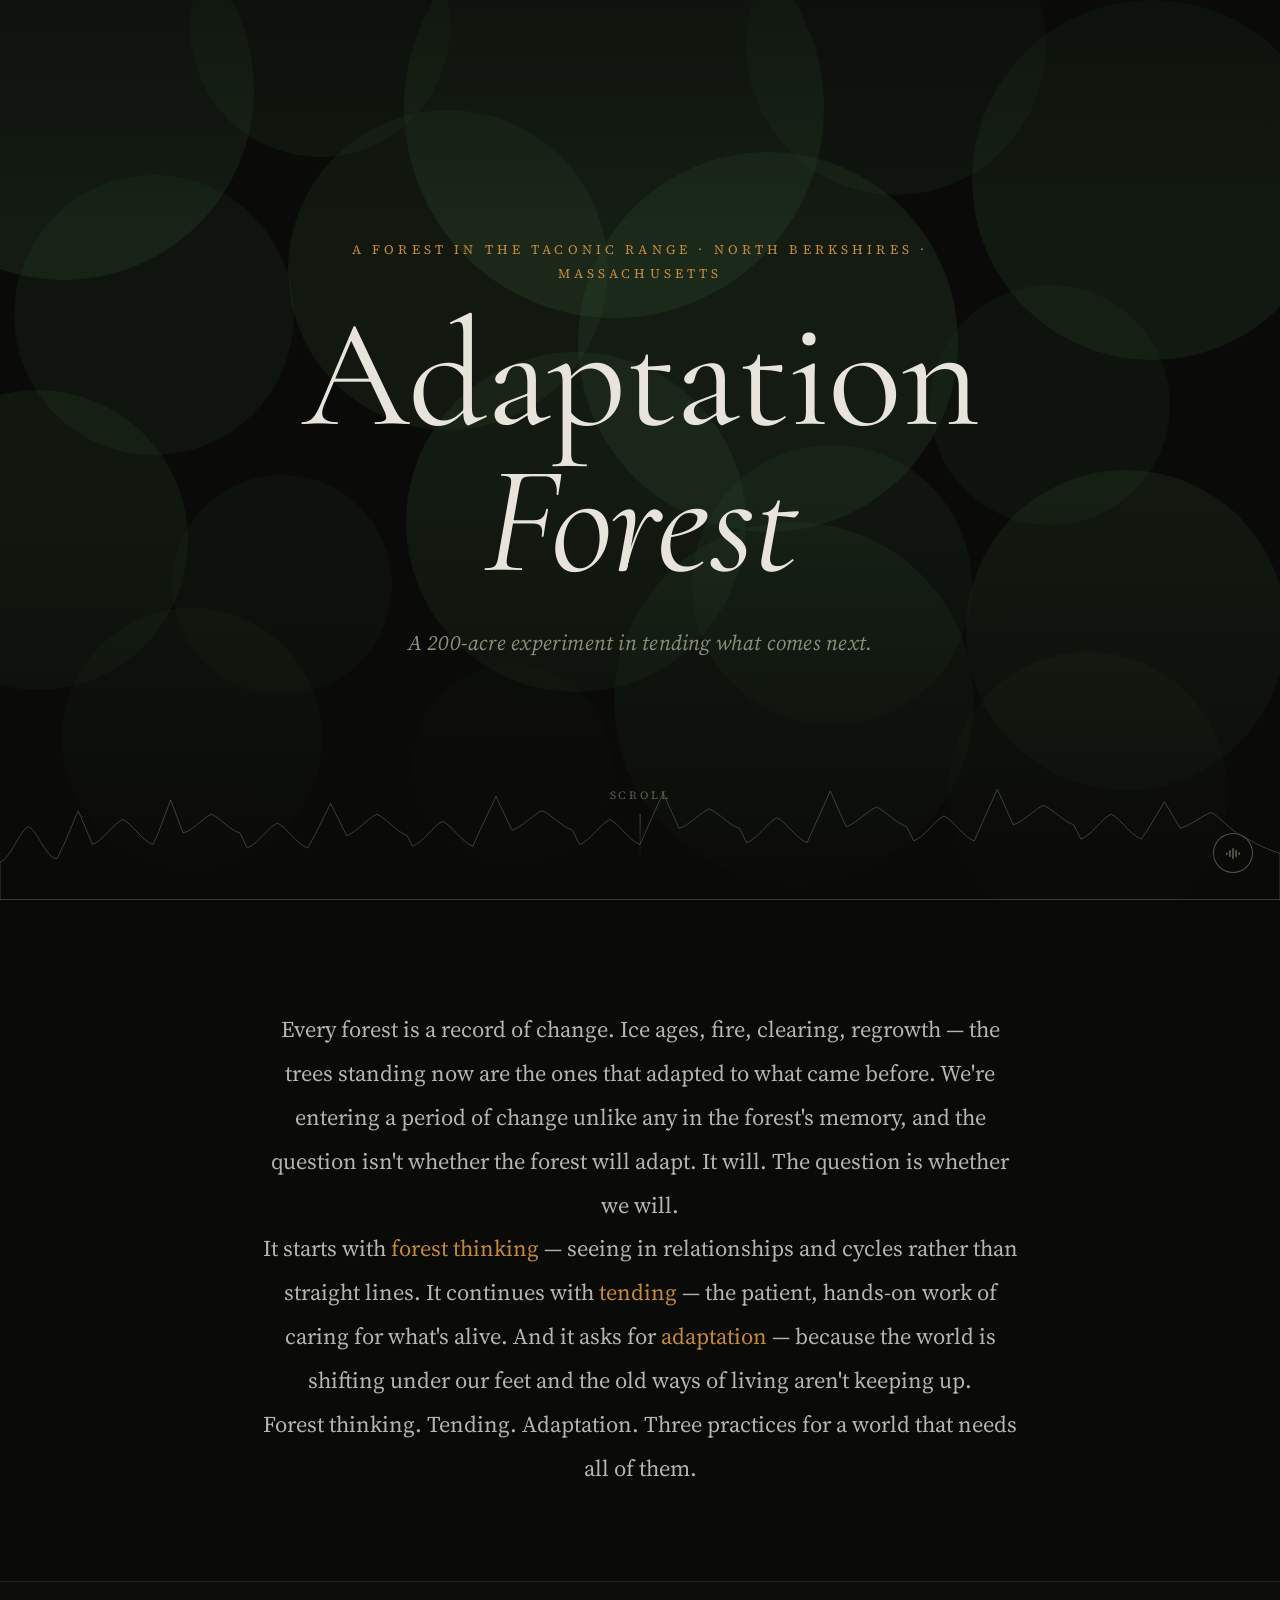
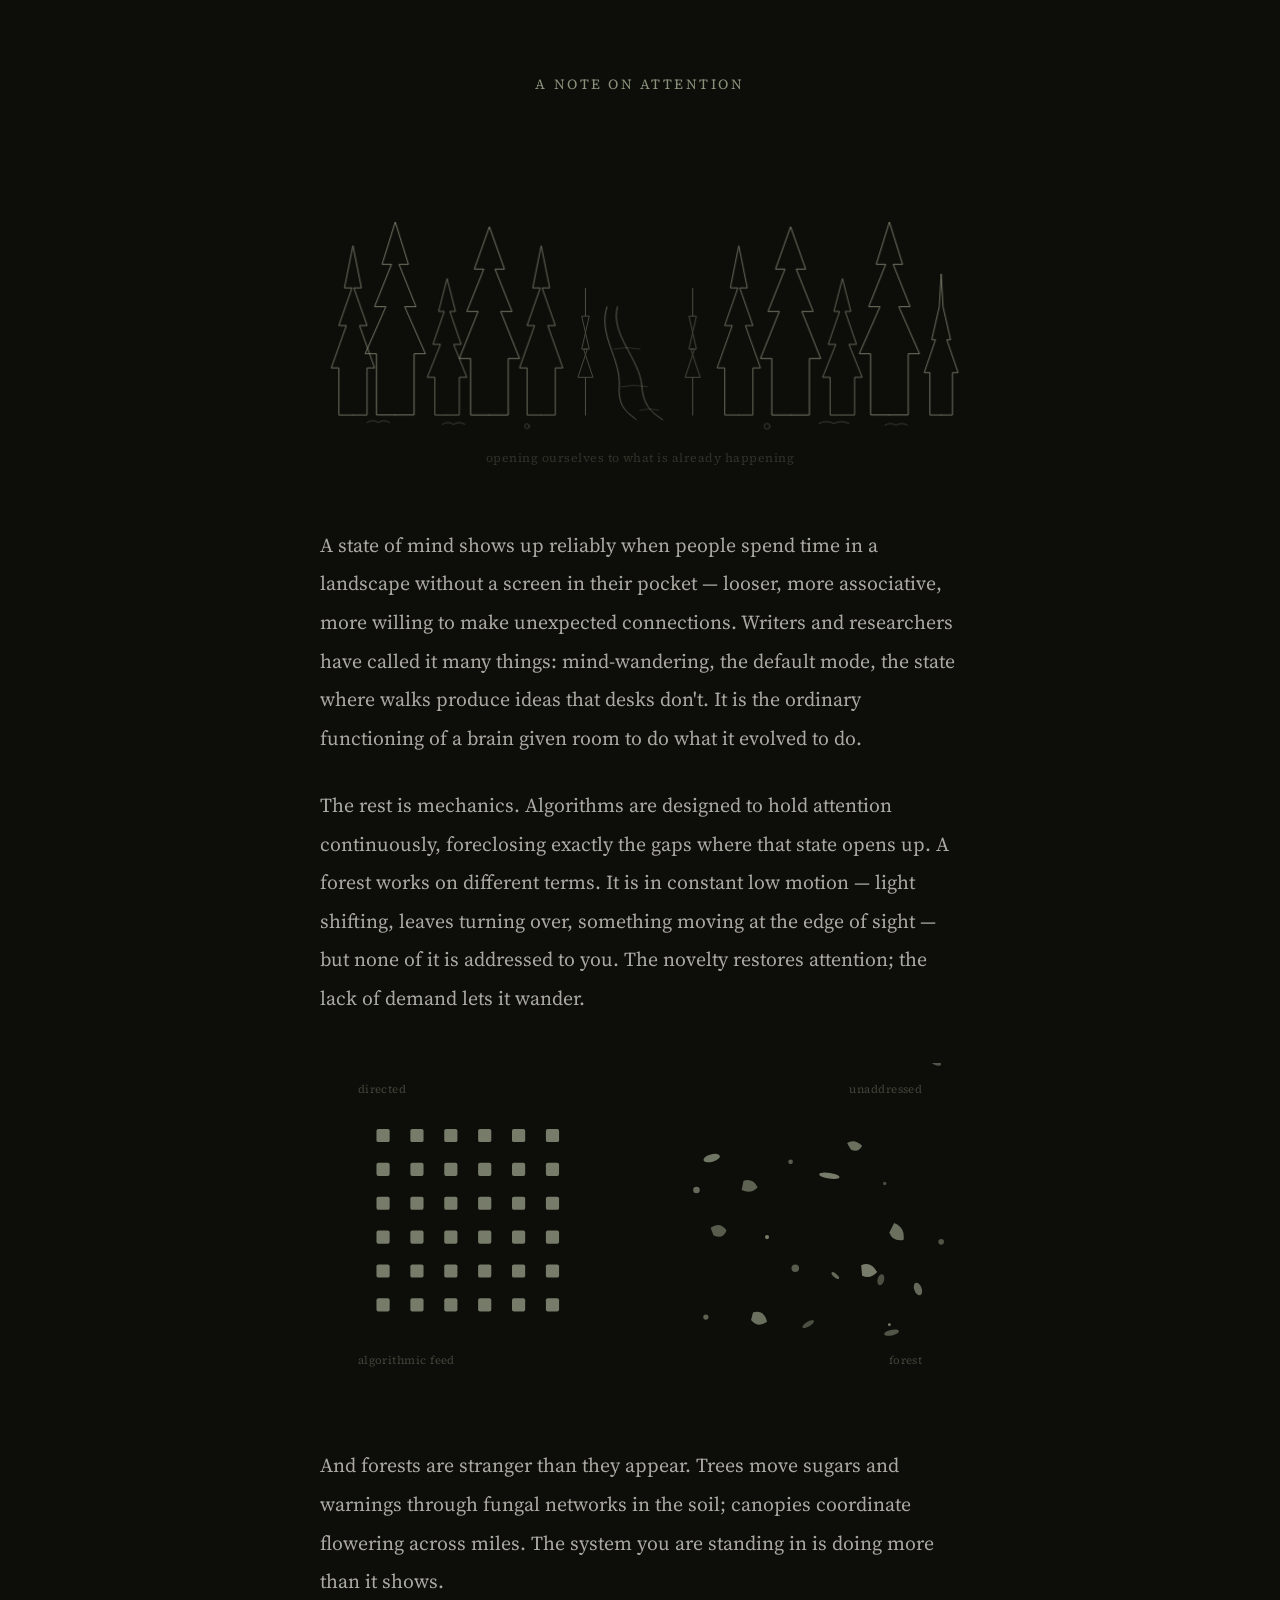
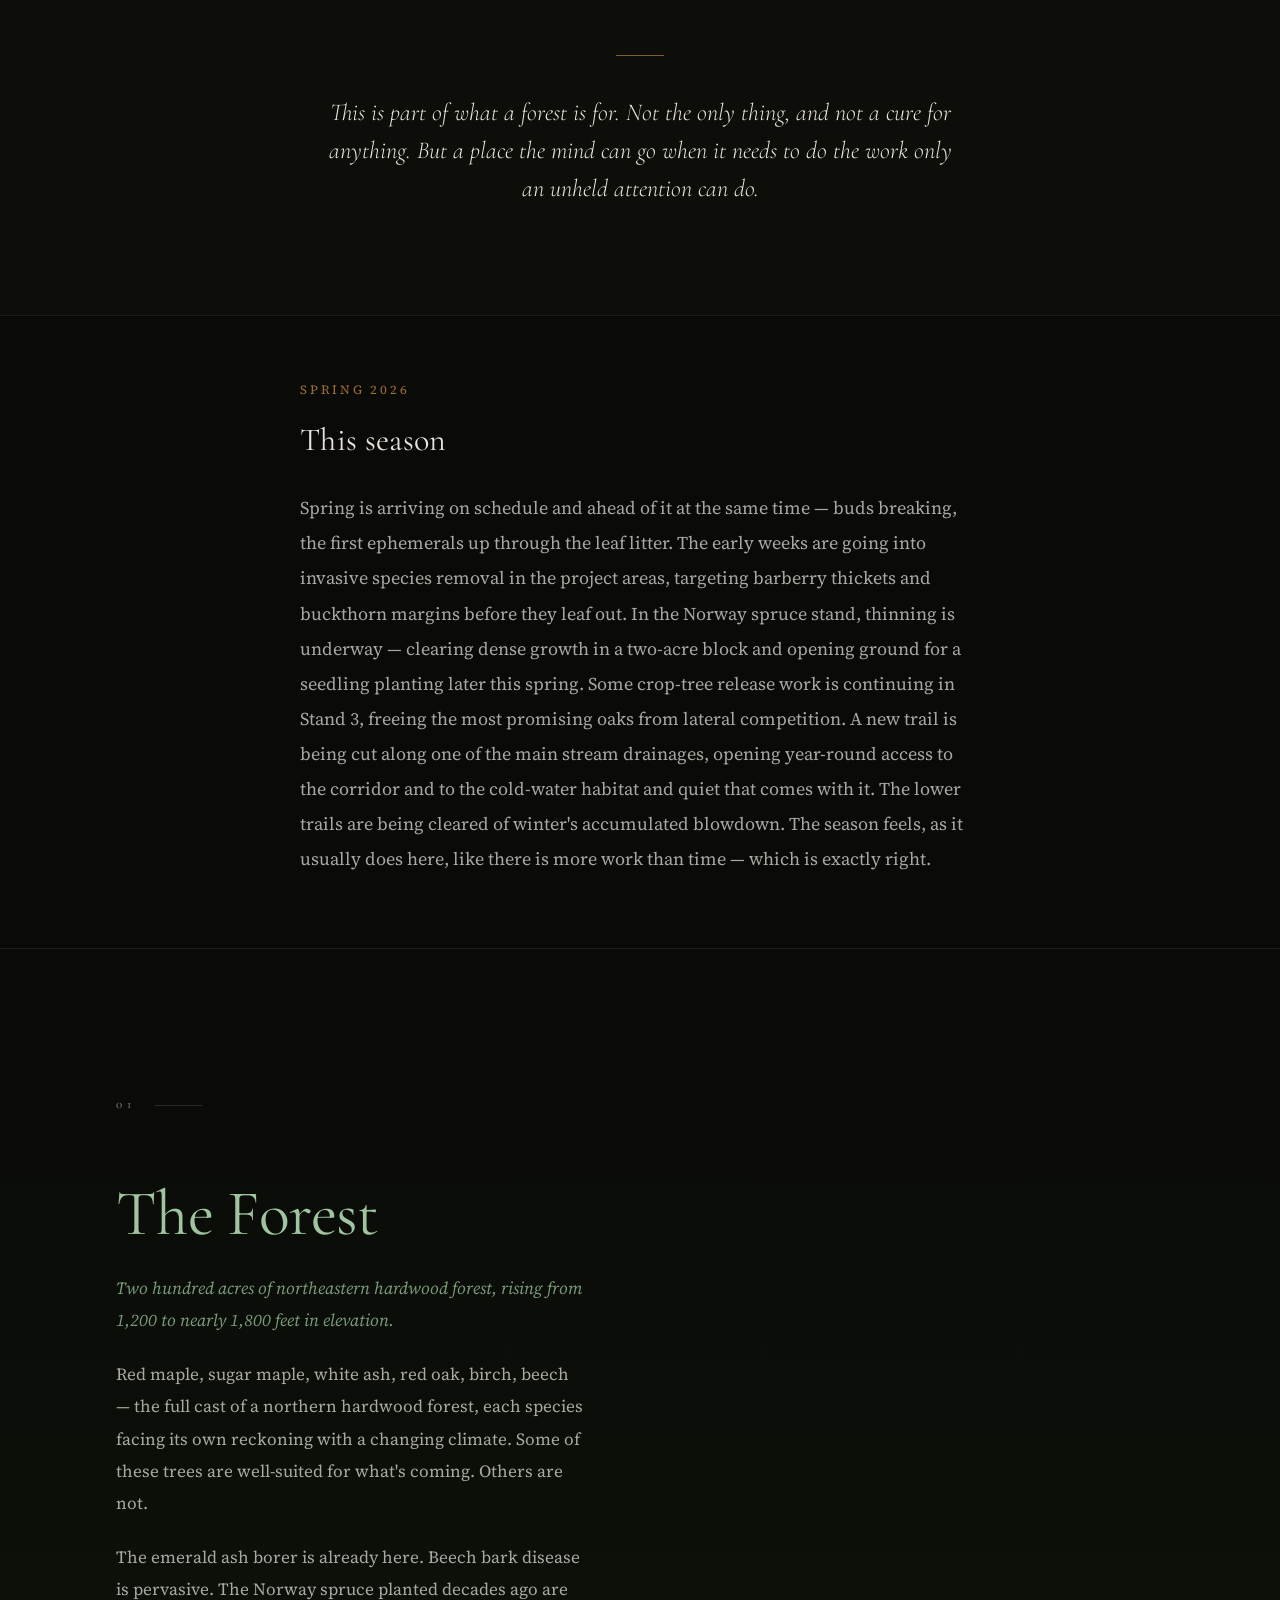
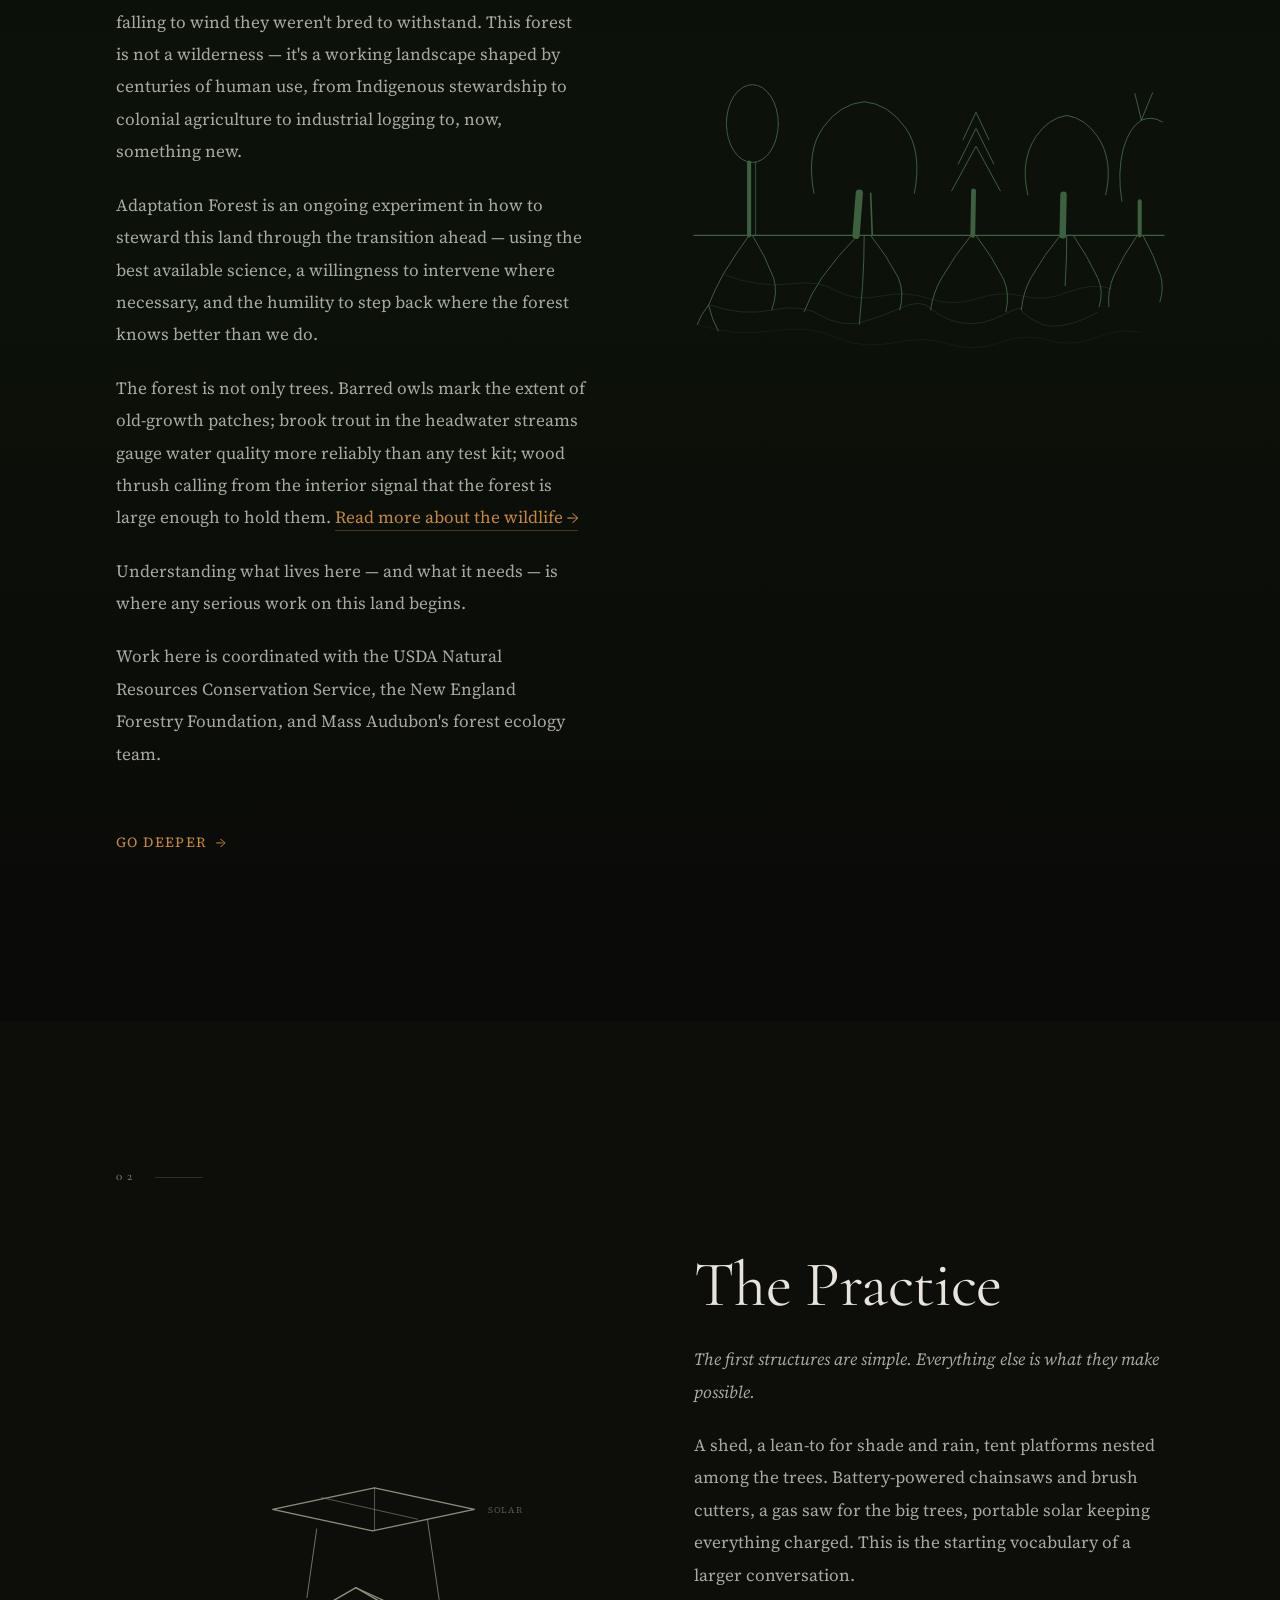
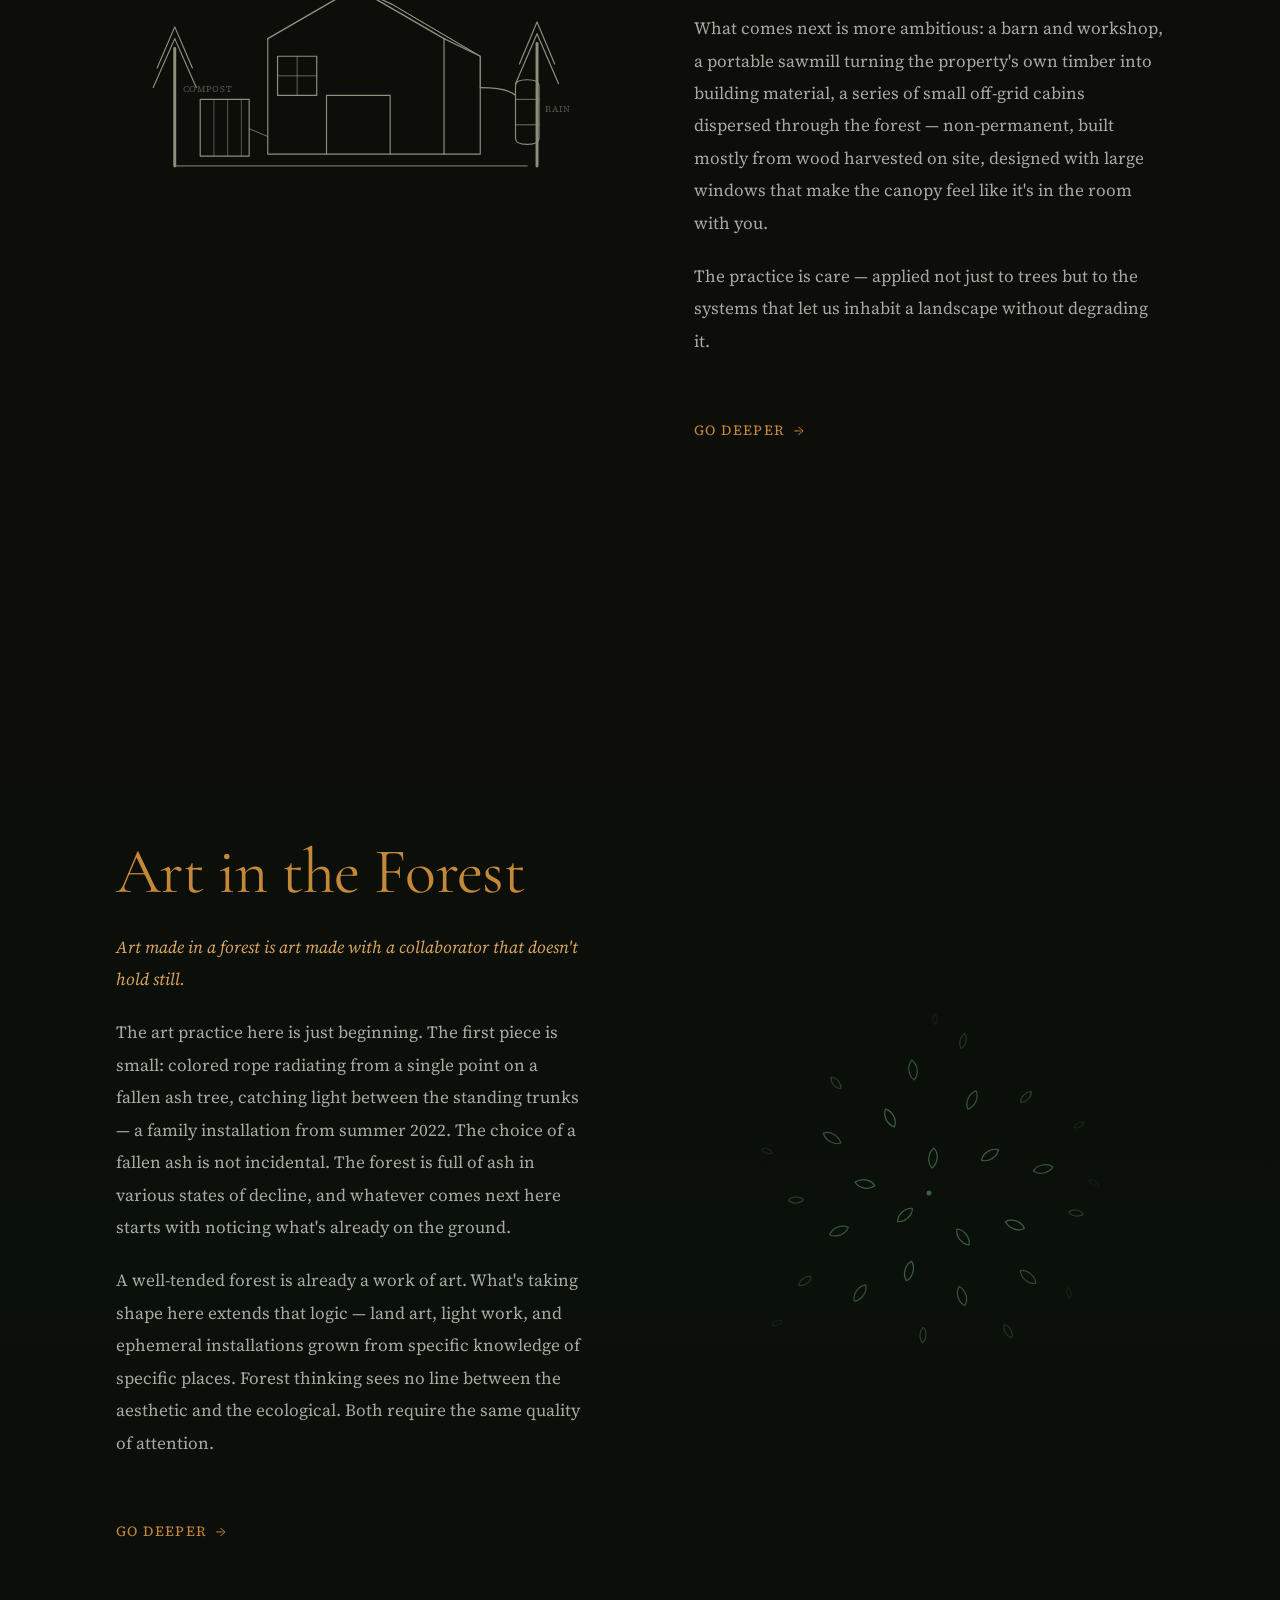
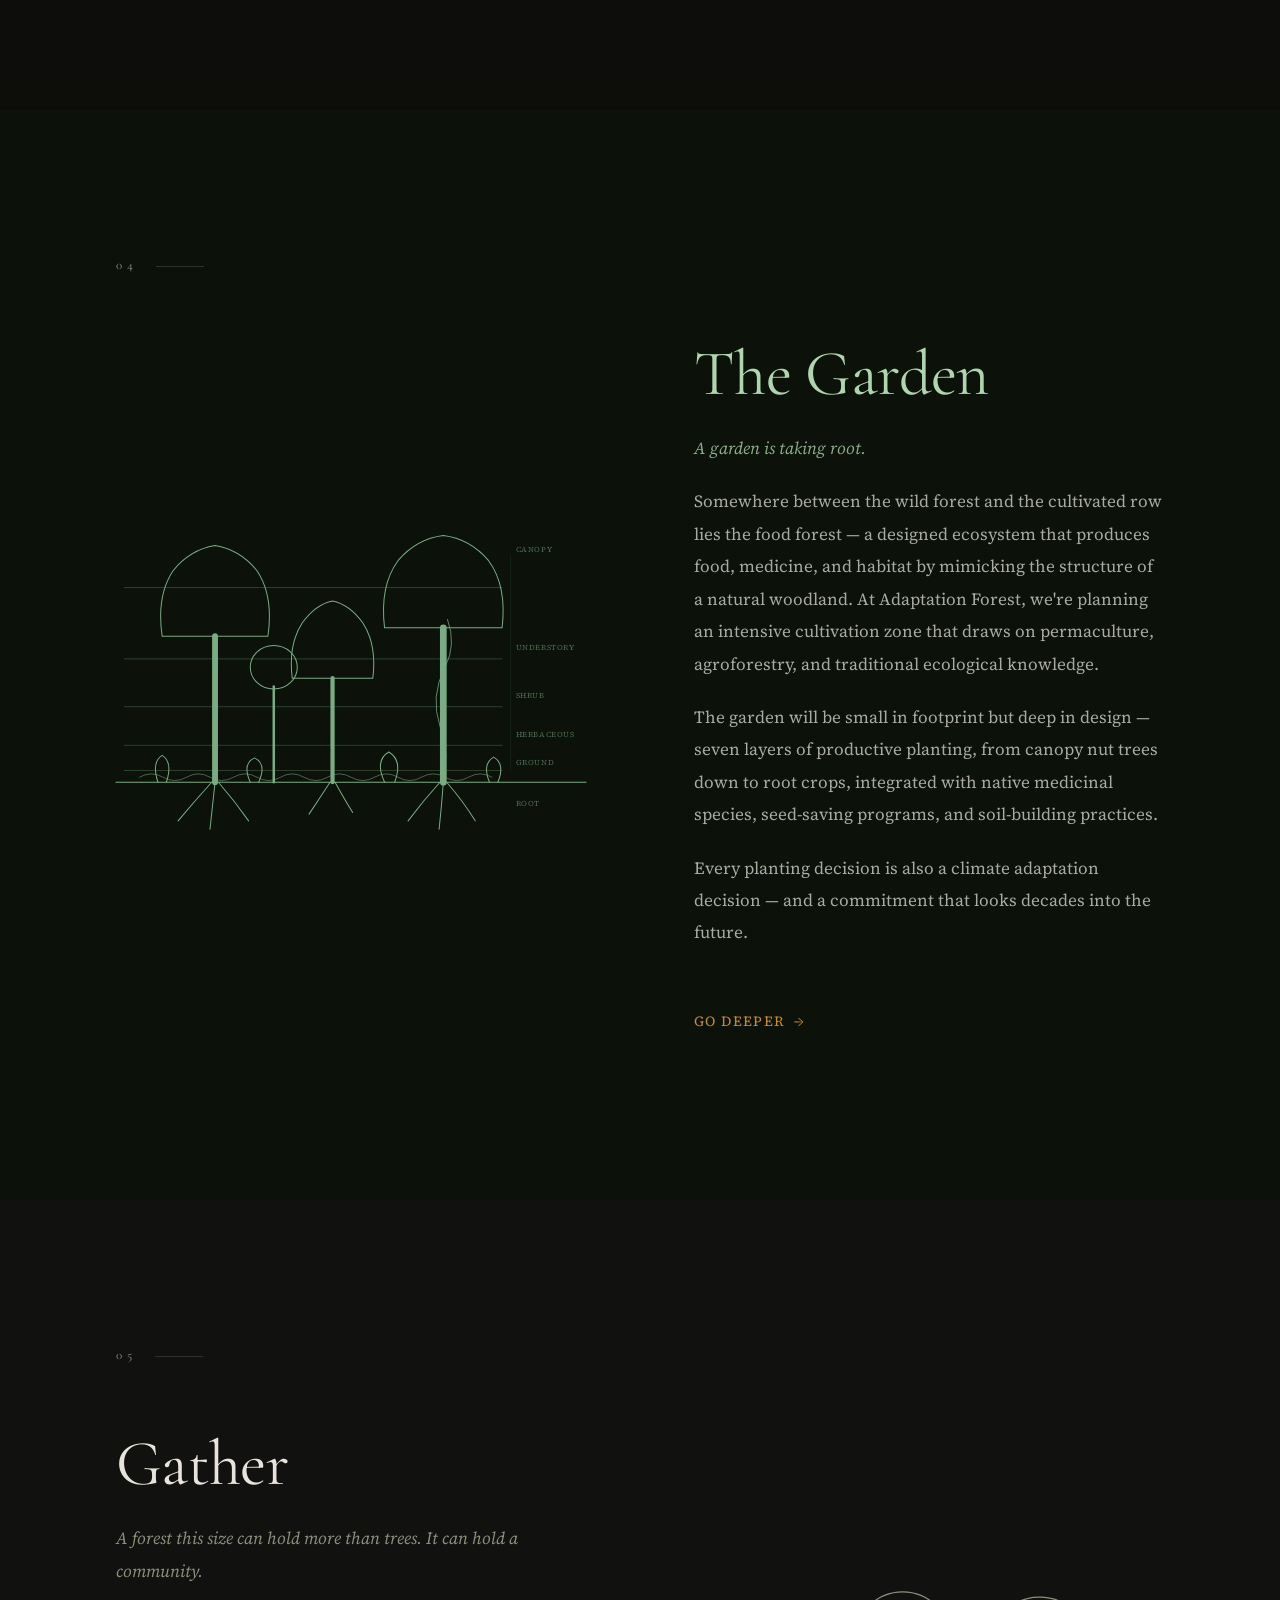
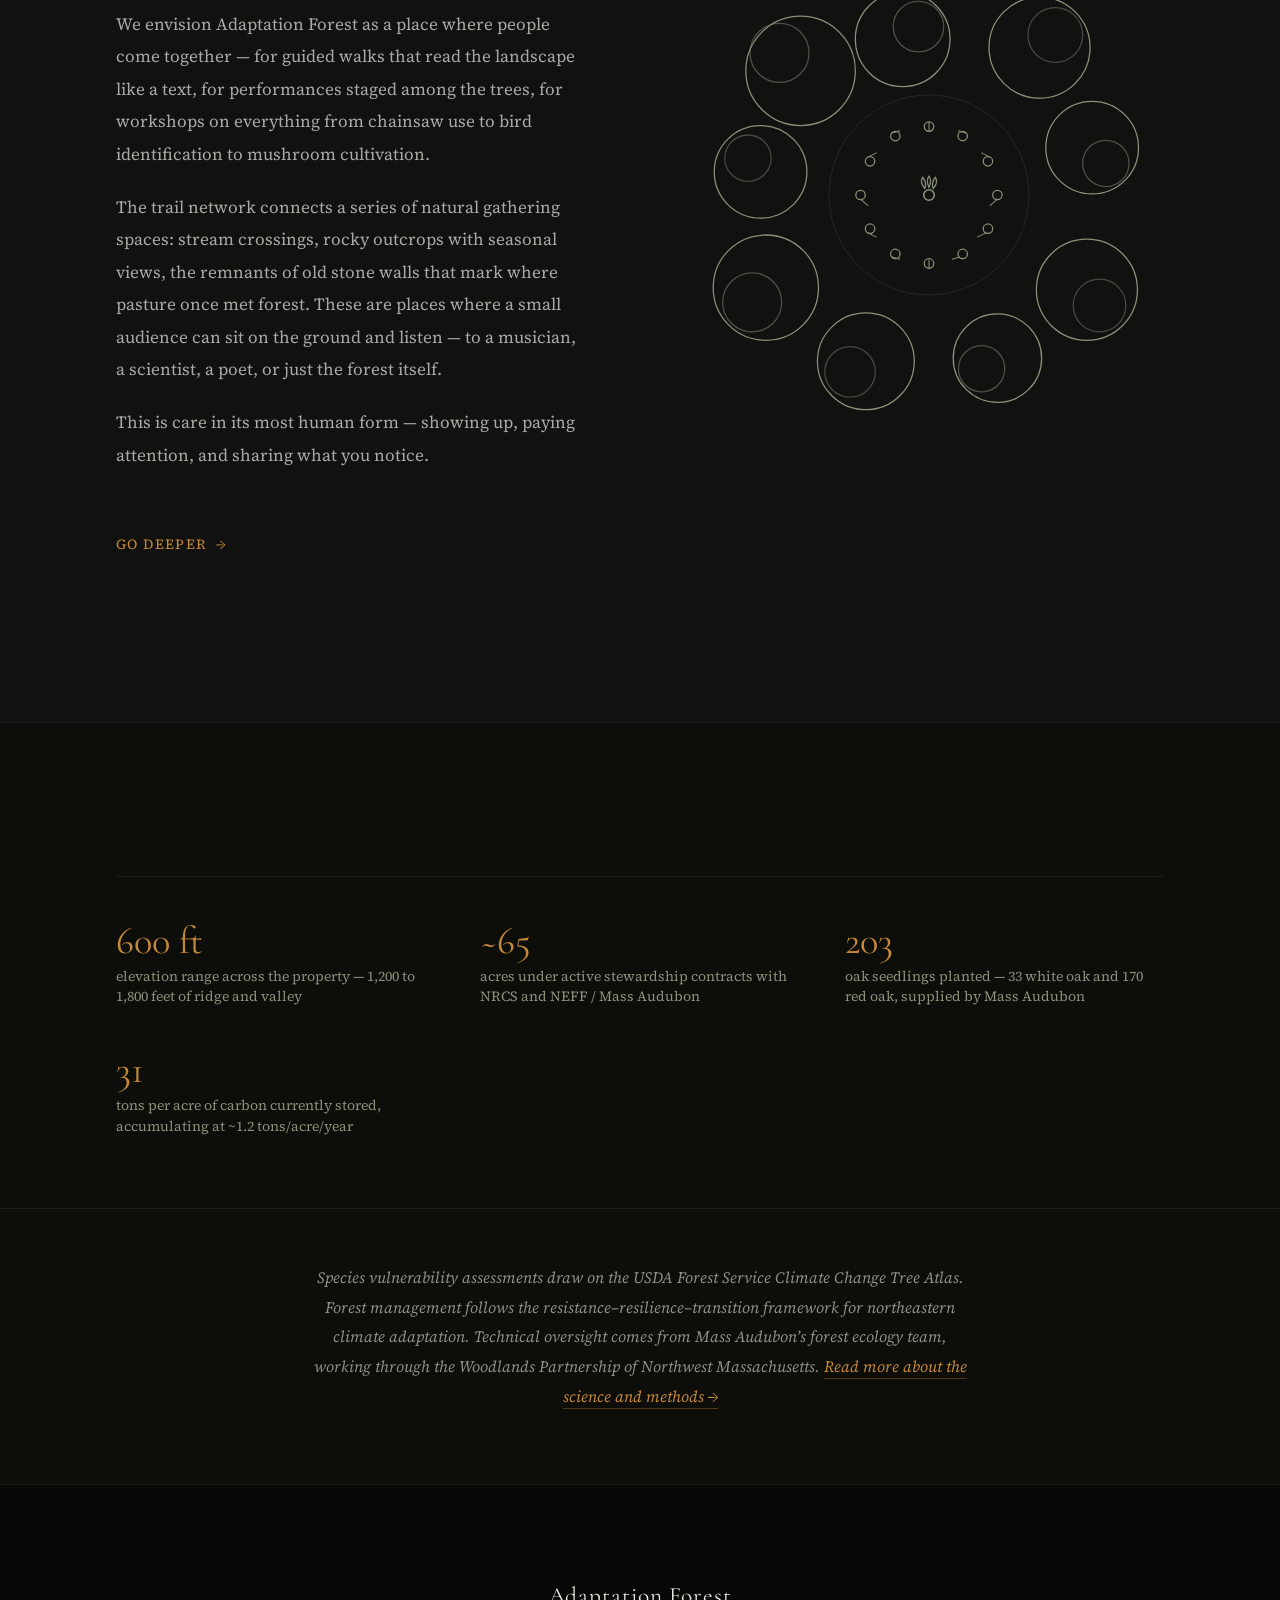
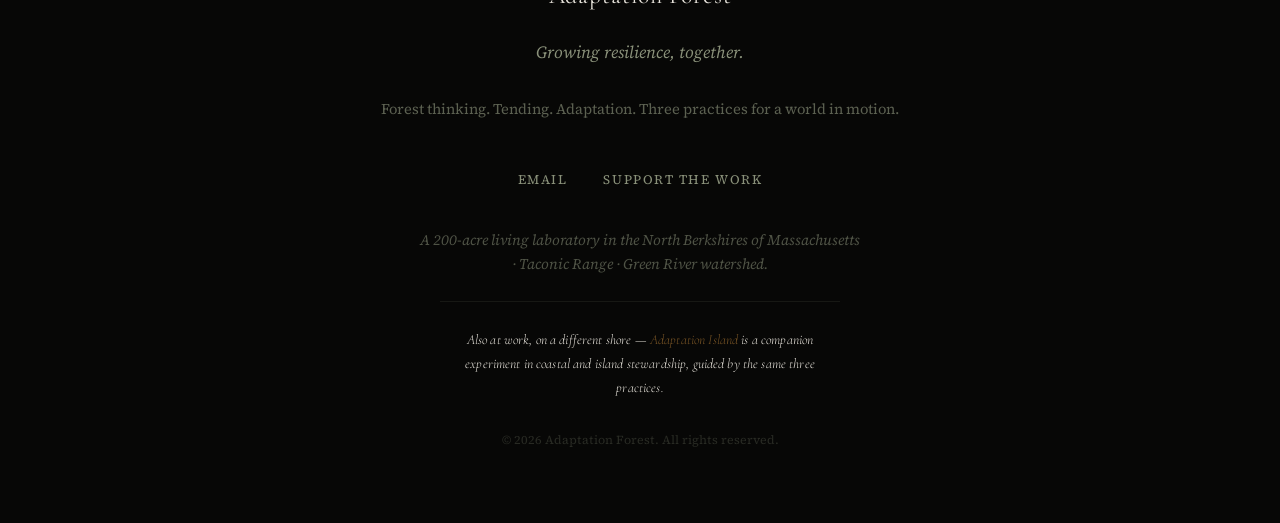
==== commit f5944988: "Tighten attention section prose — four shorter paragraphs Co-Authored-By: Claude Sonnet 4.6 <noreply" ====
--- a/index.html
+++ b/index.html
@@ -311,9 +311,9 @@
       </div>
 
       <div class="attention-body">
-        <p class="reveal">There is a state of mind that shows up reliably when people spend time in a landscape without a screen in their pocket — looser, more associative, more willing to make unexpected connections. Writers and researchers have been describing it for a long time under different names: mind-wandering, the default mode, the state where walks produce ideas that desks don't. It is the ordinary functioning of a brain that has been given room to do what it evolved to do.</p>
-
-        <p class="reveal">The rest is mechanics. The algorithms that shape most screen time are designed to hold attention continuously, which means they foreclose exactly the gaps where that state opens up. Monotony fatigues the mind; so does the relentless pull of something engineered to be unmissable. A forest works on different terms. It is in constant low motion — light shifting, leaves turning over, something moving at the edge of sight — but none of it is addressed to you. The novelty restores attention; the lack of demand lets it wander. You can look or not look.</p>
+        <p class="reveal">A state of mind shows up reliably when people spend time in a landscape without a screen in their pocket — looser, more associative, more willing to make unexpected connections. Writers and researchers have called it many things: mind-wandering, the default mode, the state where walks produce ideas that desks don't. It is the ordinary functioning of a brain given room to do what it evolved to do.</p>
+
+        <p class="reveal">The rest is mechanics. Algorithms are designed to hold attention continuously, foreclosing exactly the gaps where that state opens up. A forest works on different terms. It is in constant low motion — light shifting, leaves turning over, something moving at the edge of sight — but none of it is addressed to you. The novelty restores attention; the lack of demand lets it wander.</p>
 
         <!-- SVG #2: two fields of attention — loops continuously -->
         <div class="attention-svg attention-svg--2 reveal">
@@ -409,7 +409,7 @@
           </svg>
         </div>
 
-        <p class="reveal">And forests are stranger than they appear. Trees move sugars and warnings to each other through fungal networks in the soil; canopies coordinate flowering across miles; the system you are standing in is doing more than it shows. None of this requires belief. It is just what is happening, mostly out of sight, while you walk through it.</p>
+        <p class="reveal">And forests are stranger than they appear. Trees move sugars and warnings through fungal networks in the soil; canopies coordinate flowering across miles. The system you are standing in is doing more than it shows.</p>
       </div>
 
       <p class="attention-closer reveal">This is part of what a forest is <em>for</em>. Not the only thing, and not a cure for anything. But a place the mind can go when it needs to do the work only an unheld attention can do.</p>
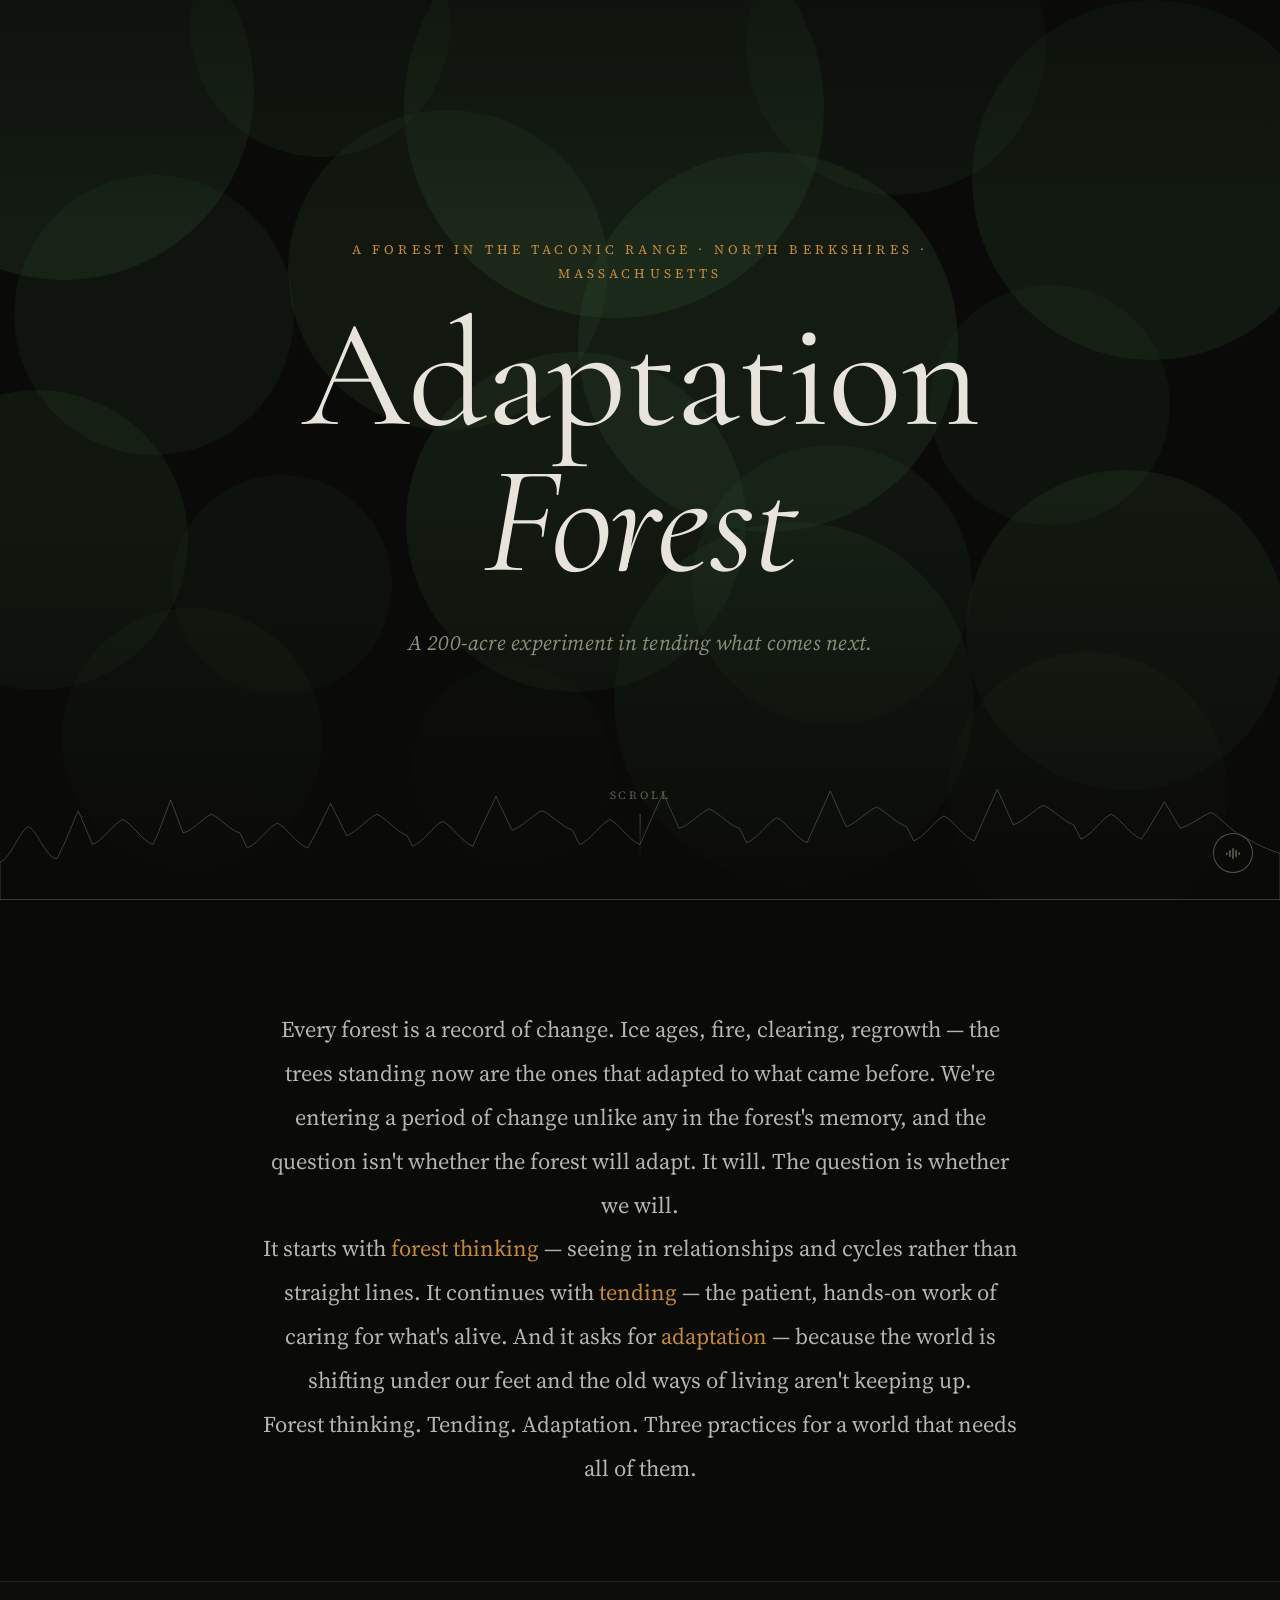
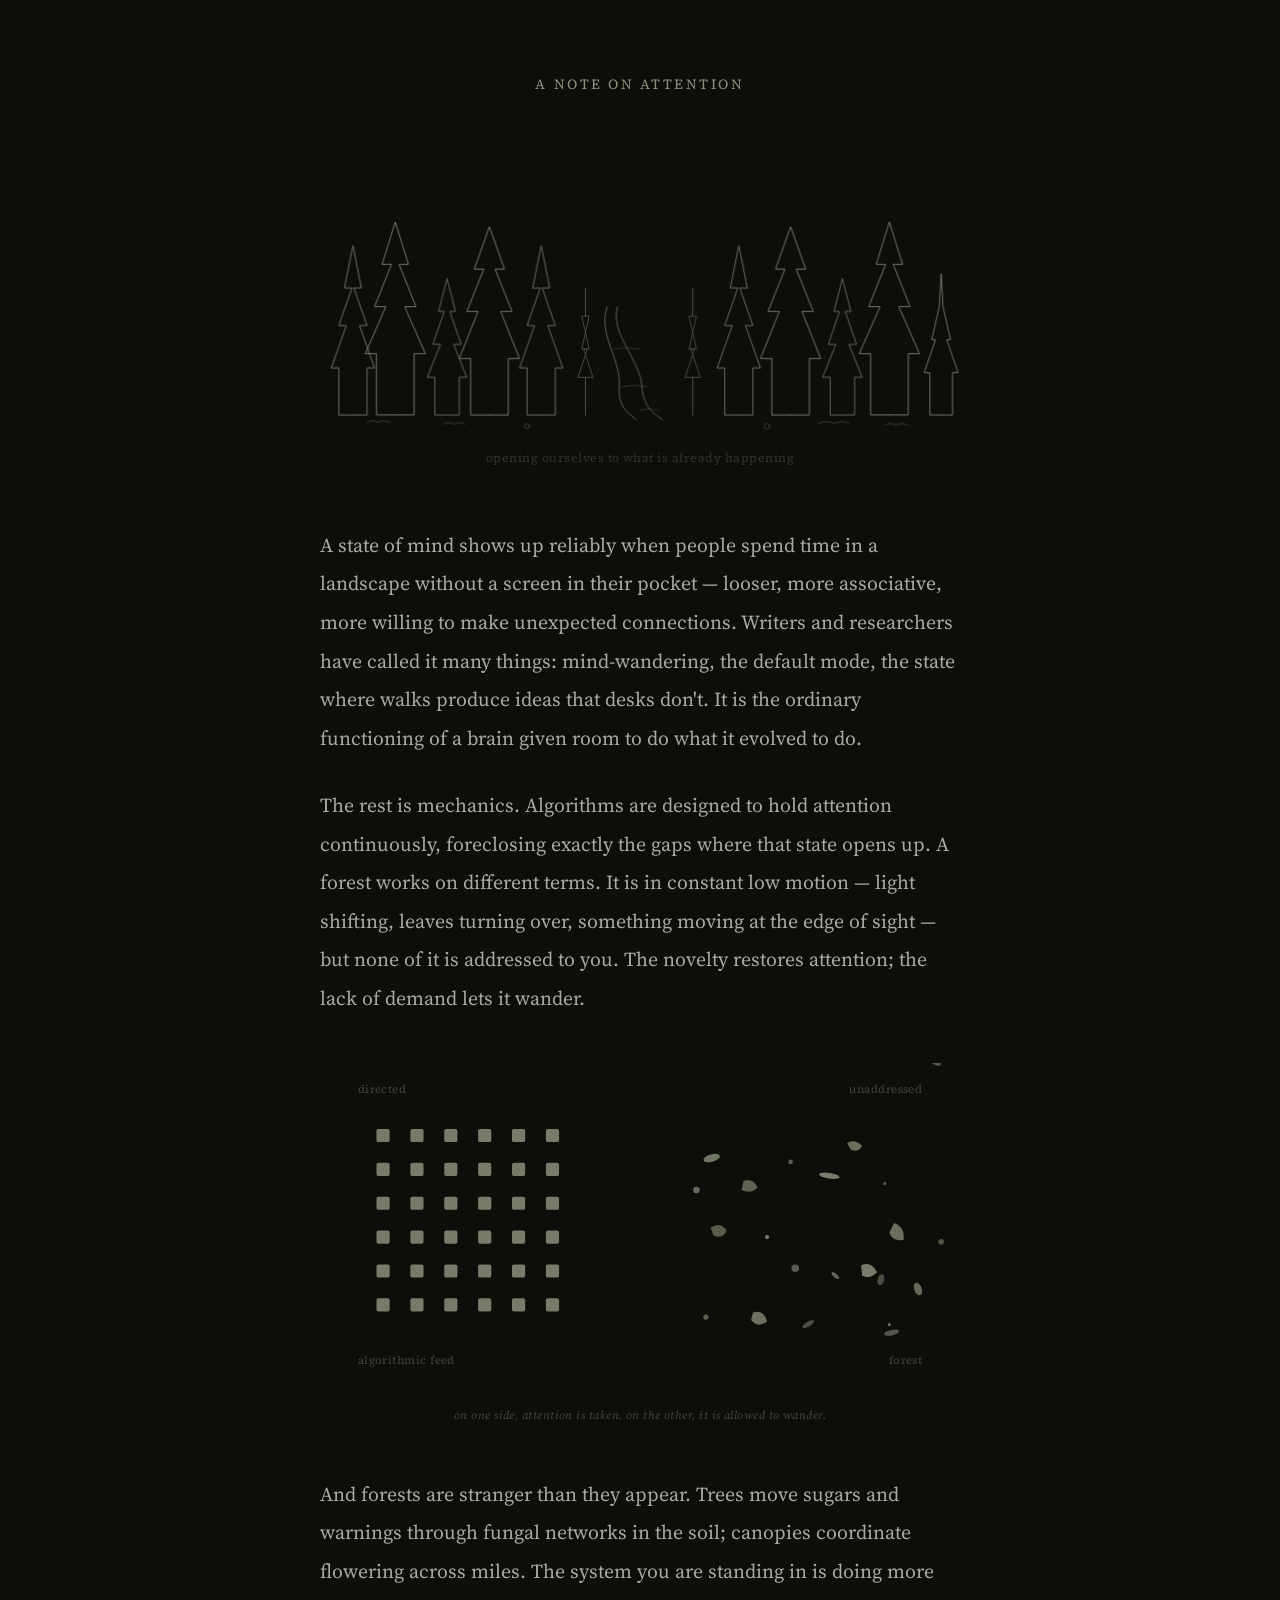
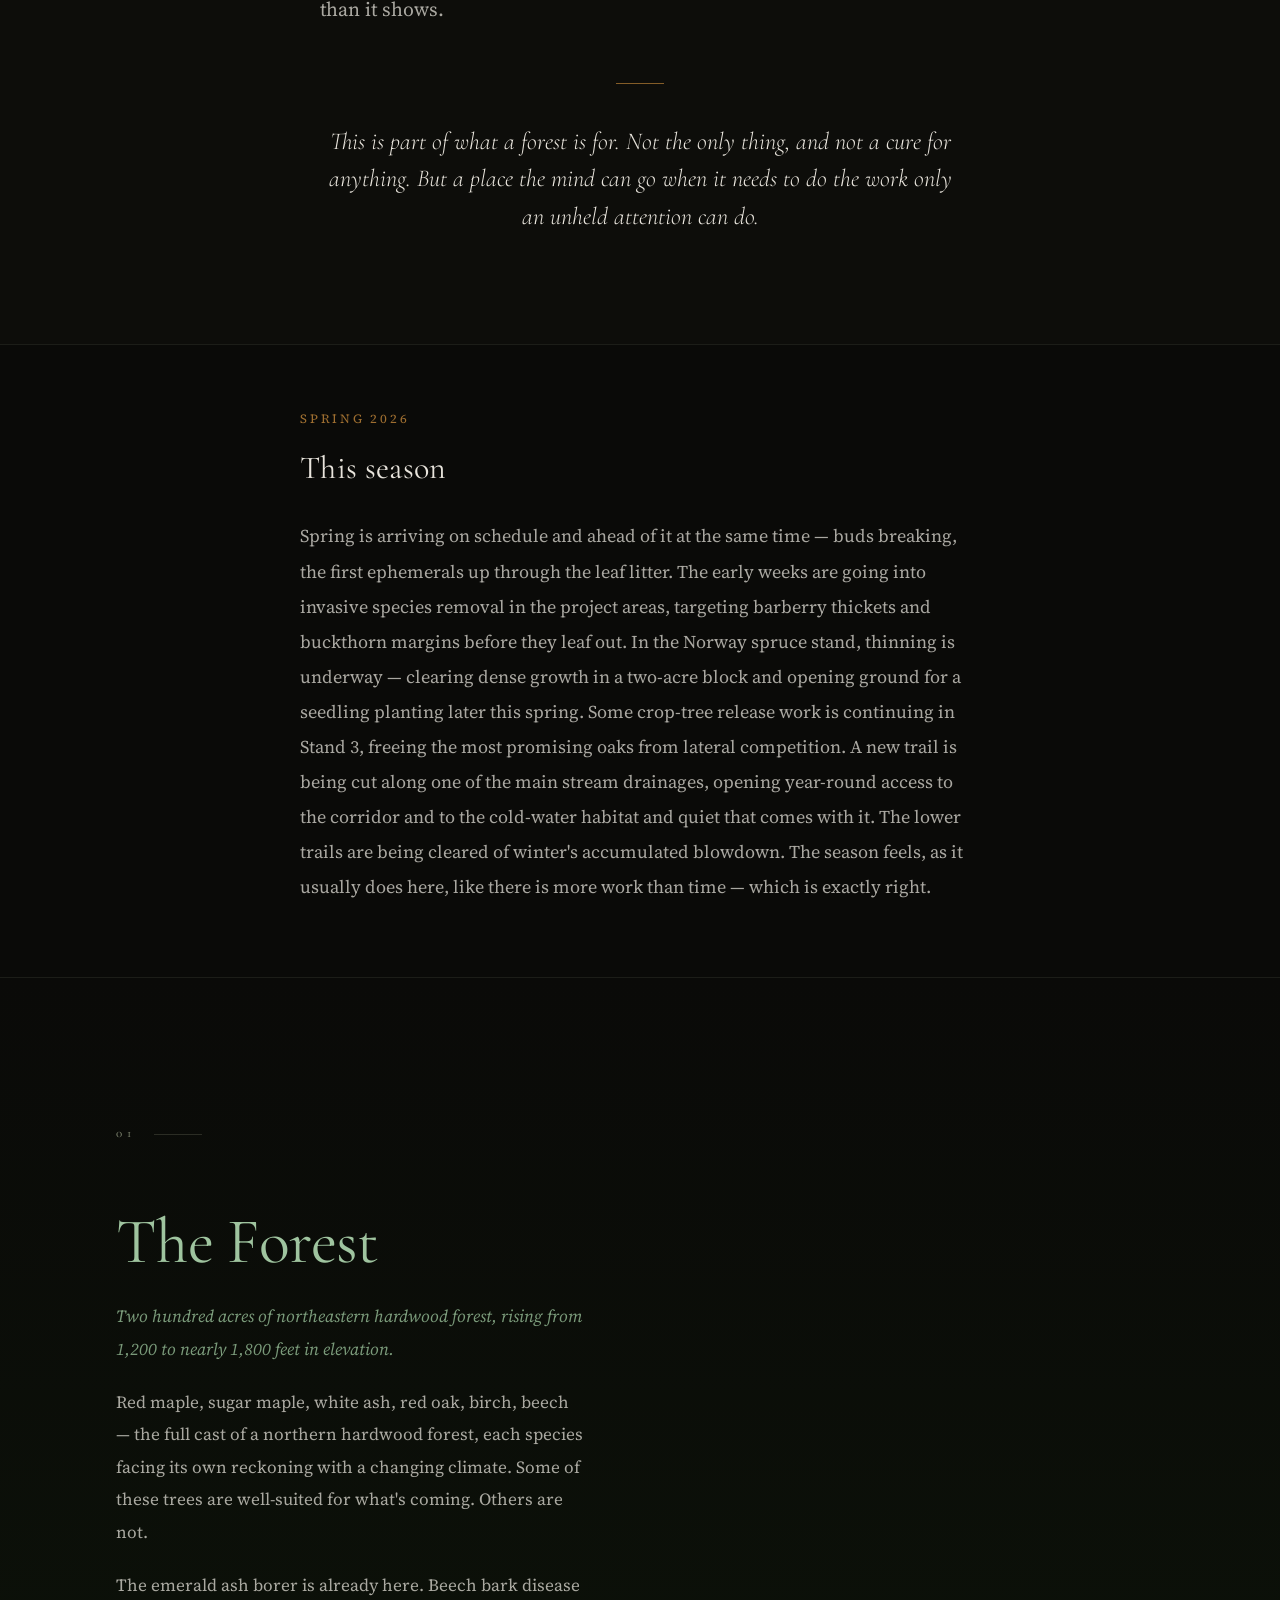
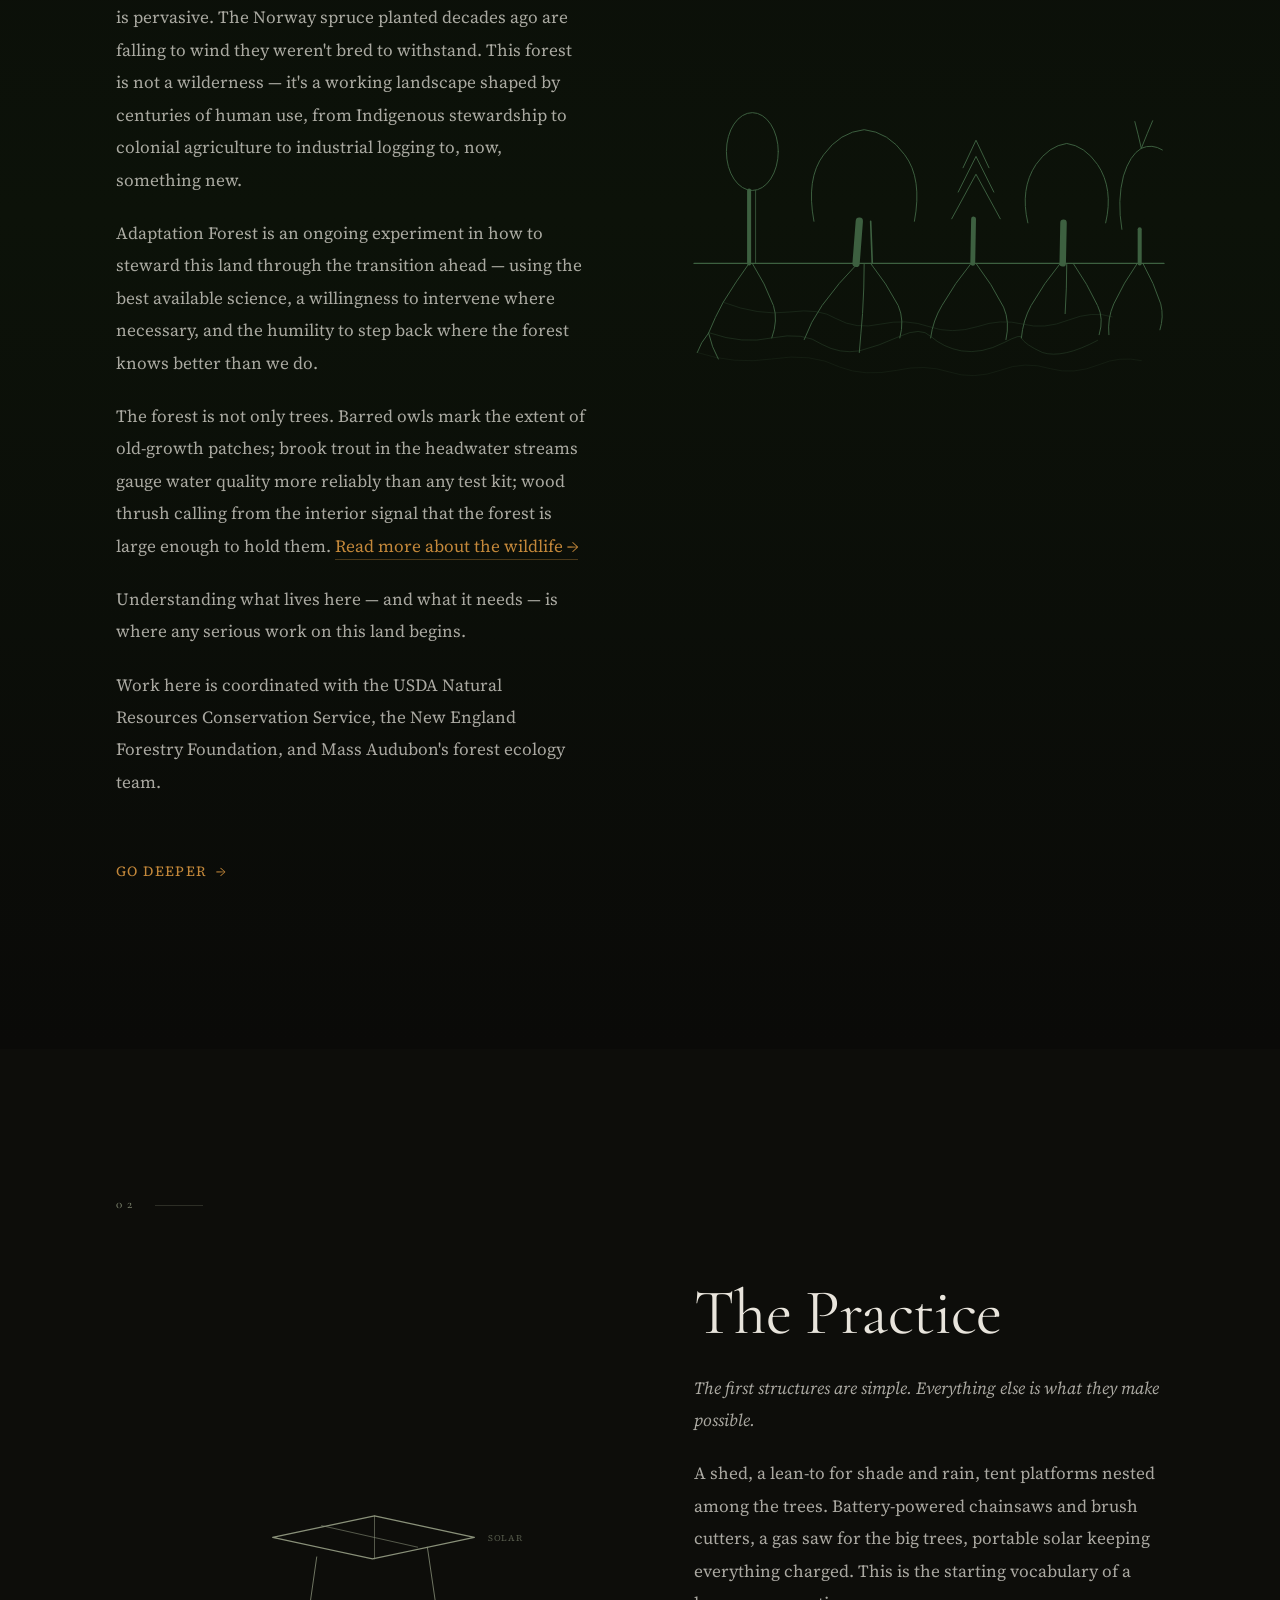
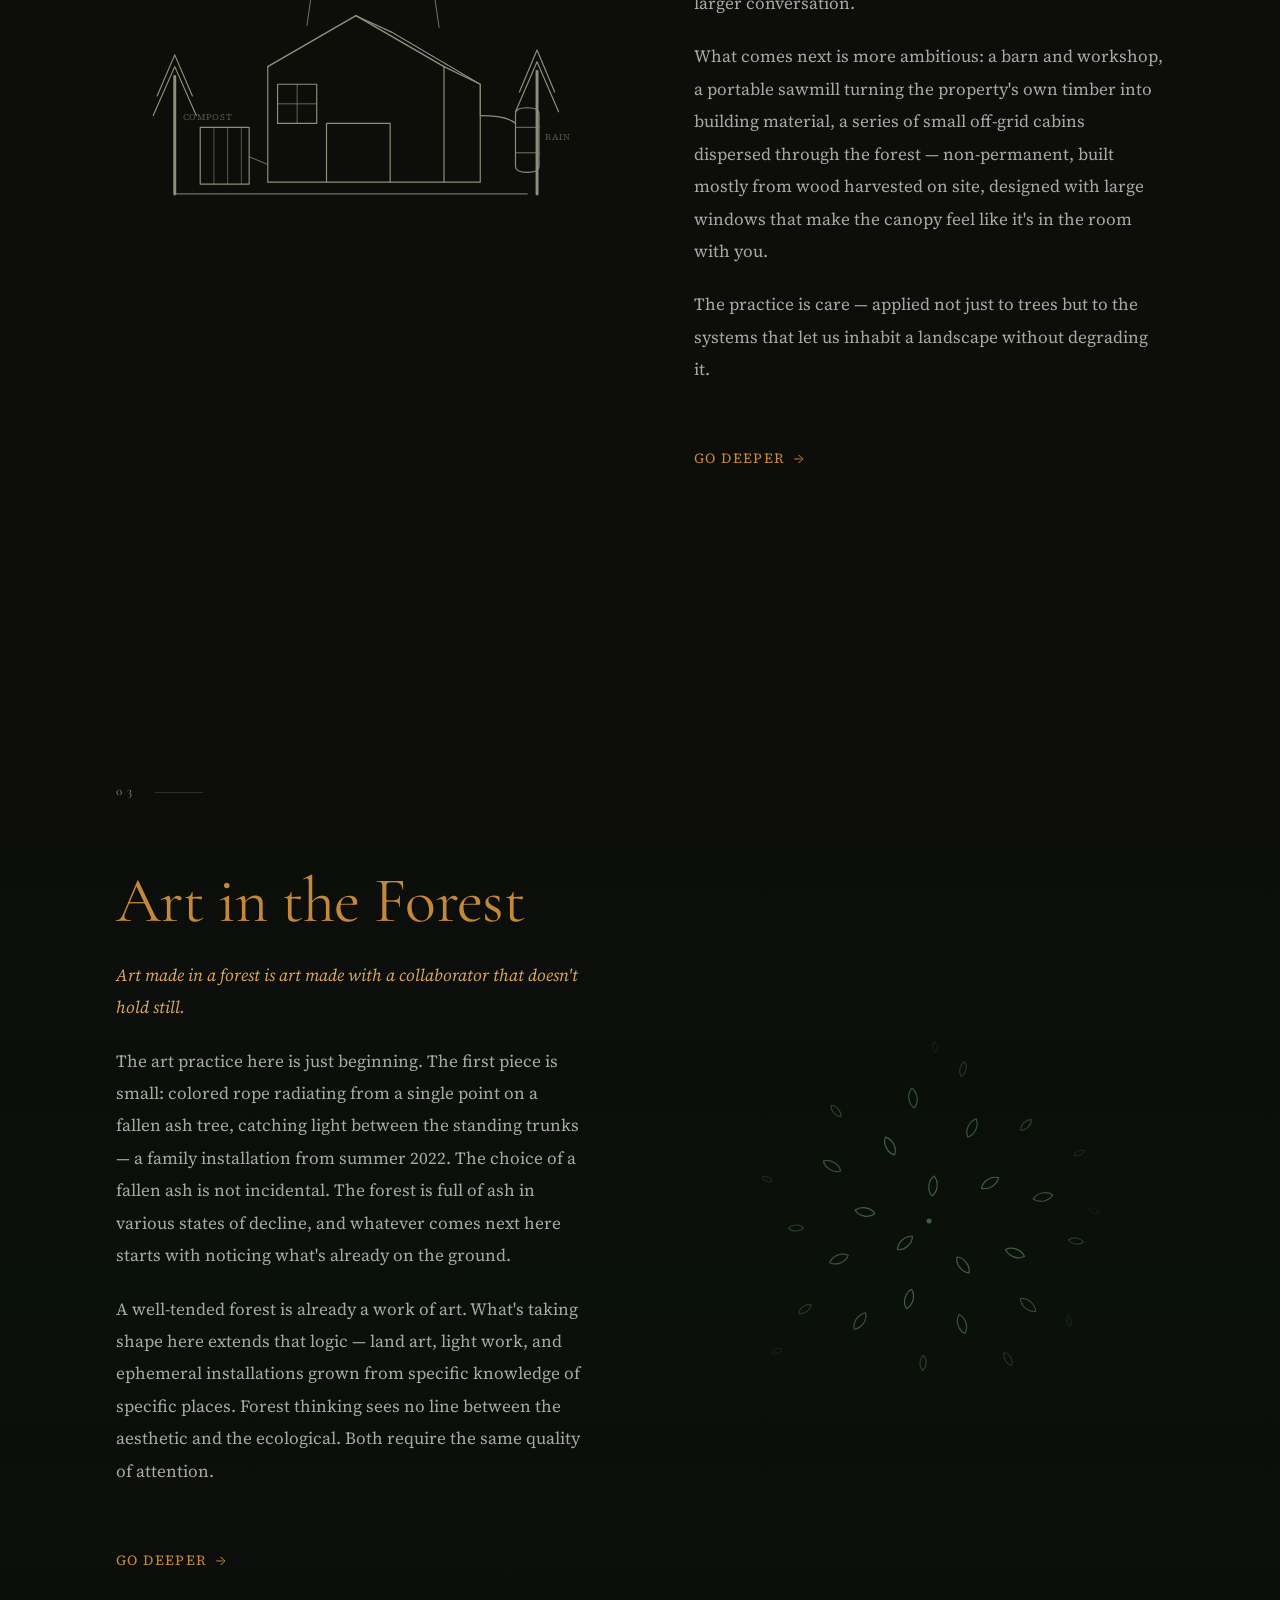
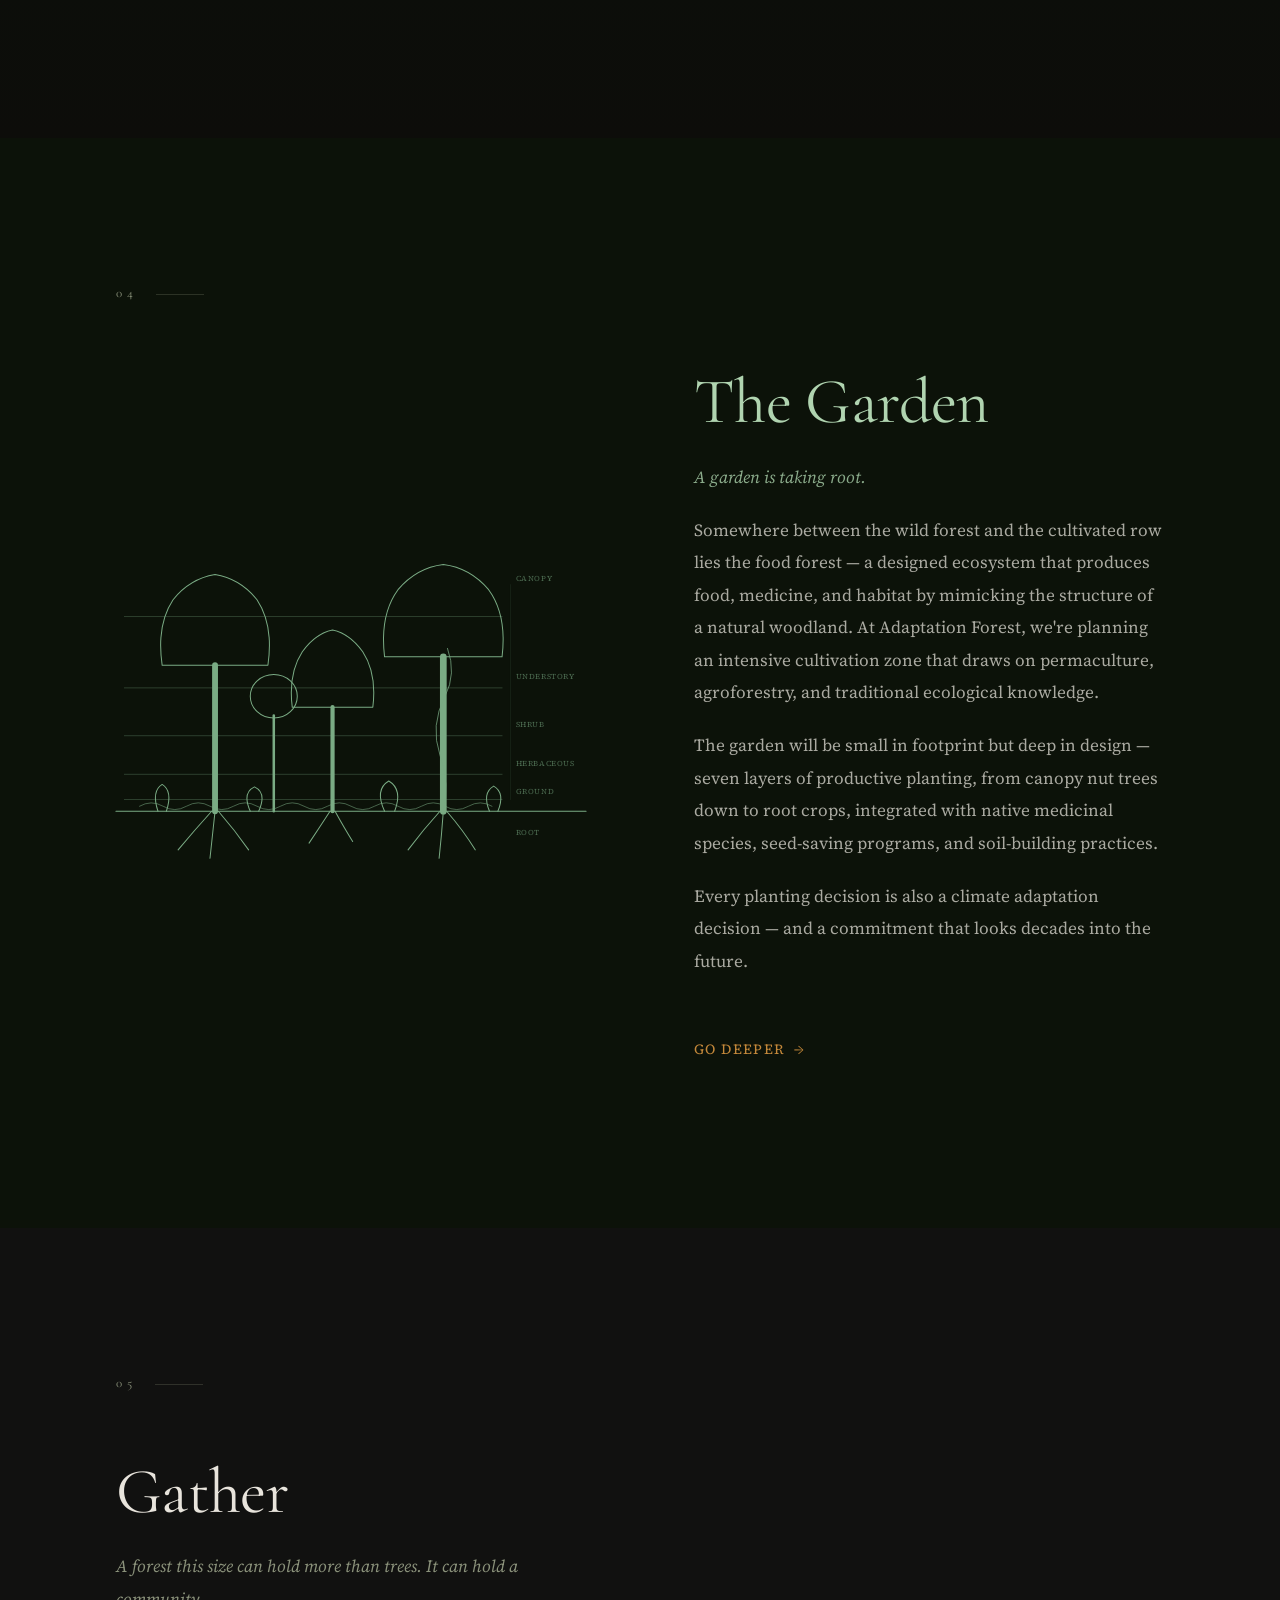
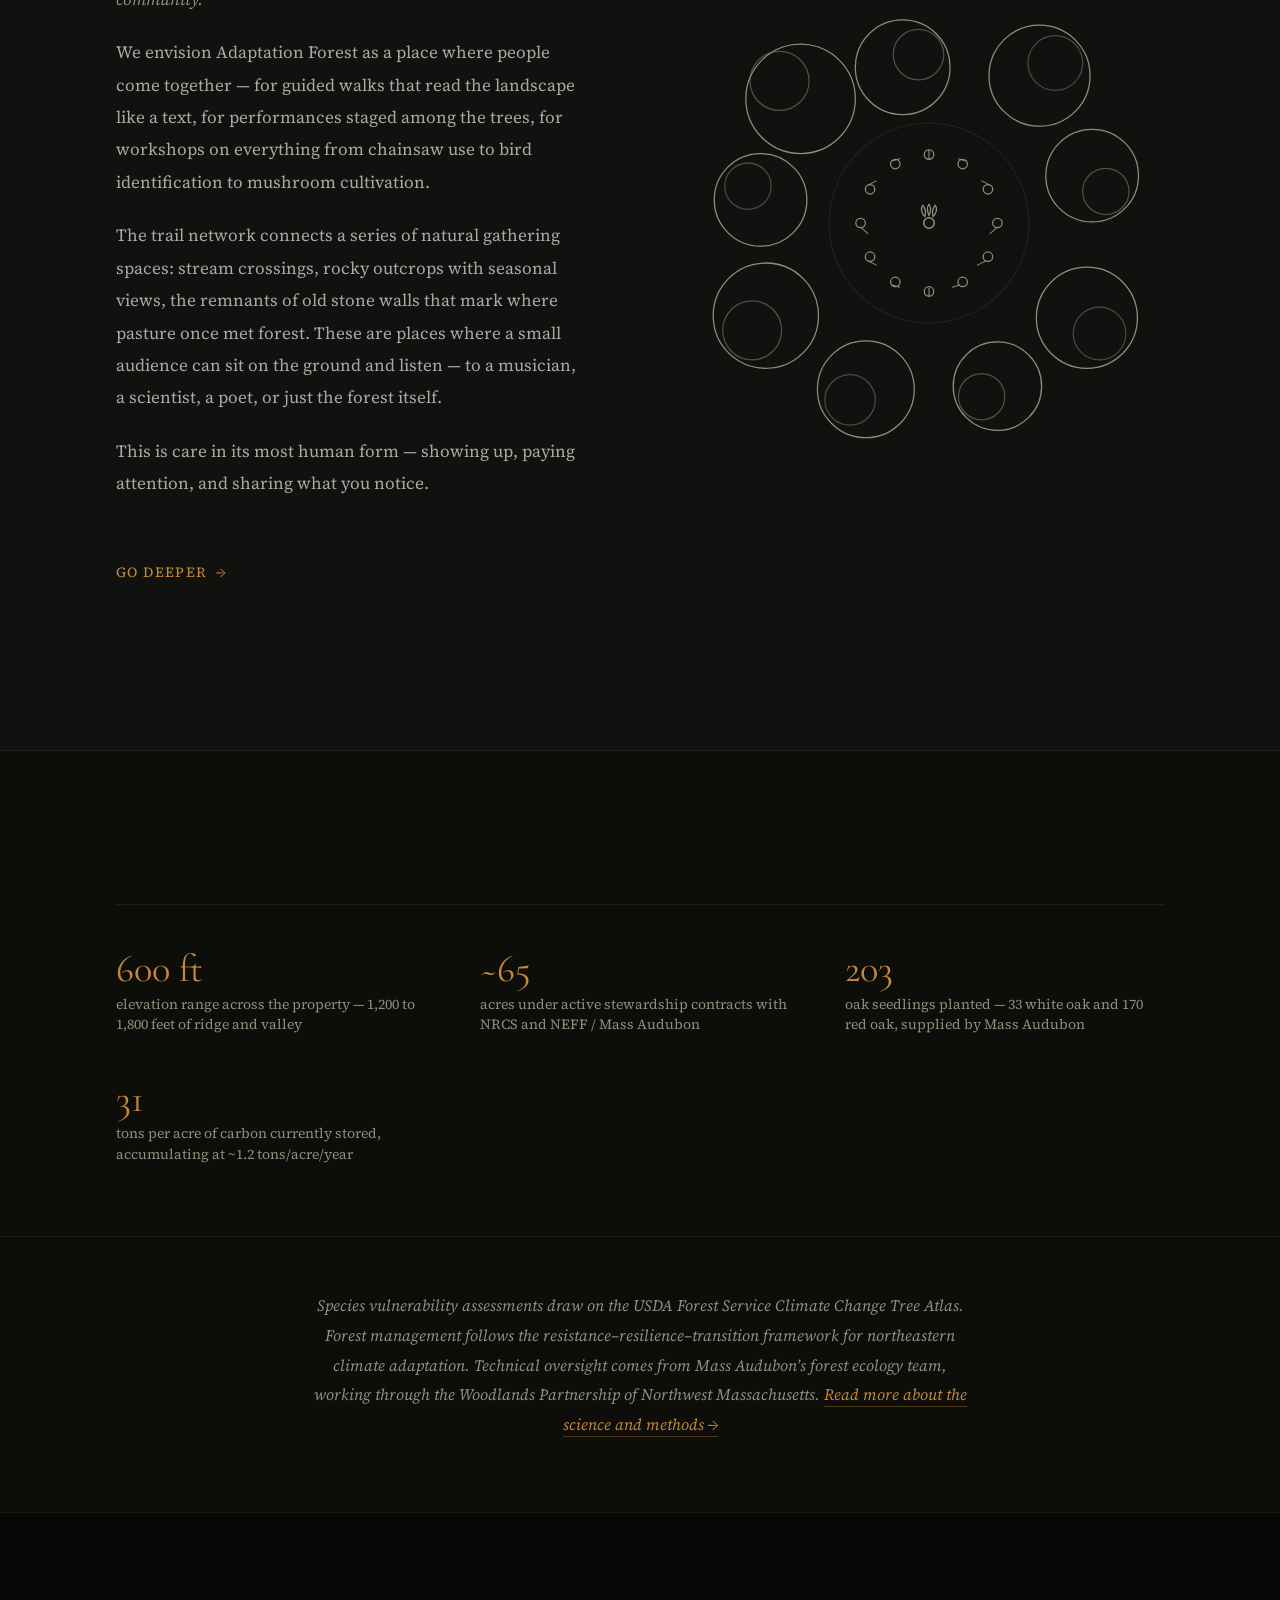
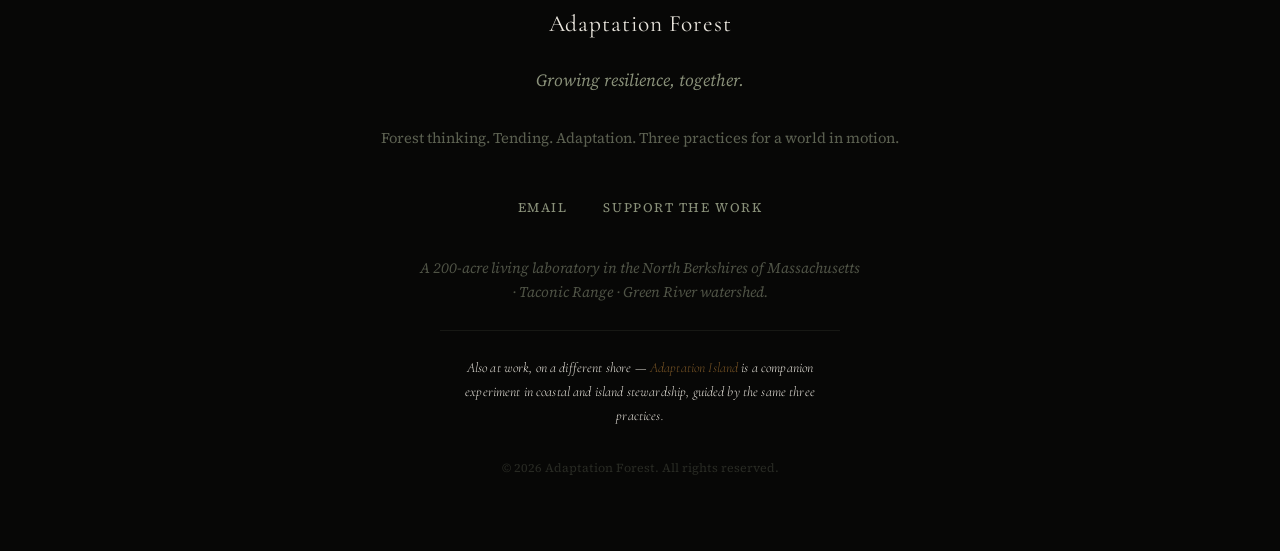
==== commit e22f1fba: "Add italic caption to SVG #2 (two fields of attention) Extend viewBox to 680x390; add centered itali" ====
--- a/index.html
+++ b/index.html
@@ -317,7 +317,7 @@
 
         <!-- SVG #2: two fields of attention — loops continuously -->
         <div class="attention-svg attention-svg--2 reveal">
-          <svg width="100%" viewBox="0 0 680 360" role="img" xmlns="http://www.w3.org/2000/svg" style="max-width:100%;height:auto;">
+          <svg width="100%" viewBox="0 0 680 390" role="img" xmlns="http://www.w3.org/2000/svg" style="max-width:100%;height:auto;">
             <title>Two fields of attention</title>
             <desc>On the left, a tight uniform grid of identical shapes pulses in unison, representing algorithmic attention capture. On the right, varied organic forms drift visibly at different rates and orientations, representing a forest's unaddressed attention.</desc>
             <defs>
@@ -406,6 +406,7 @@
             </g>
             <text x="40"  y="320" class="attn-label">algorithmic feed</text>
             <text x="640" y="320" class="attn-label" text-anchor="end">forest</text>
+            <text x="340" y="378" class="attn-label" text-anchor="middle" style="font-style:italic;">on one side, attention is taken. on the other, it is allowed to wander.</text>
           </svg>
         </div>
 
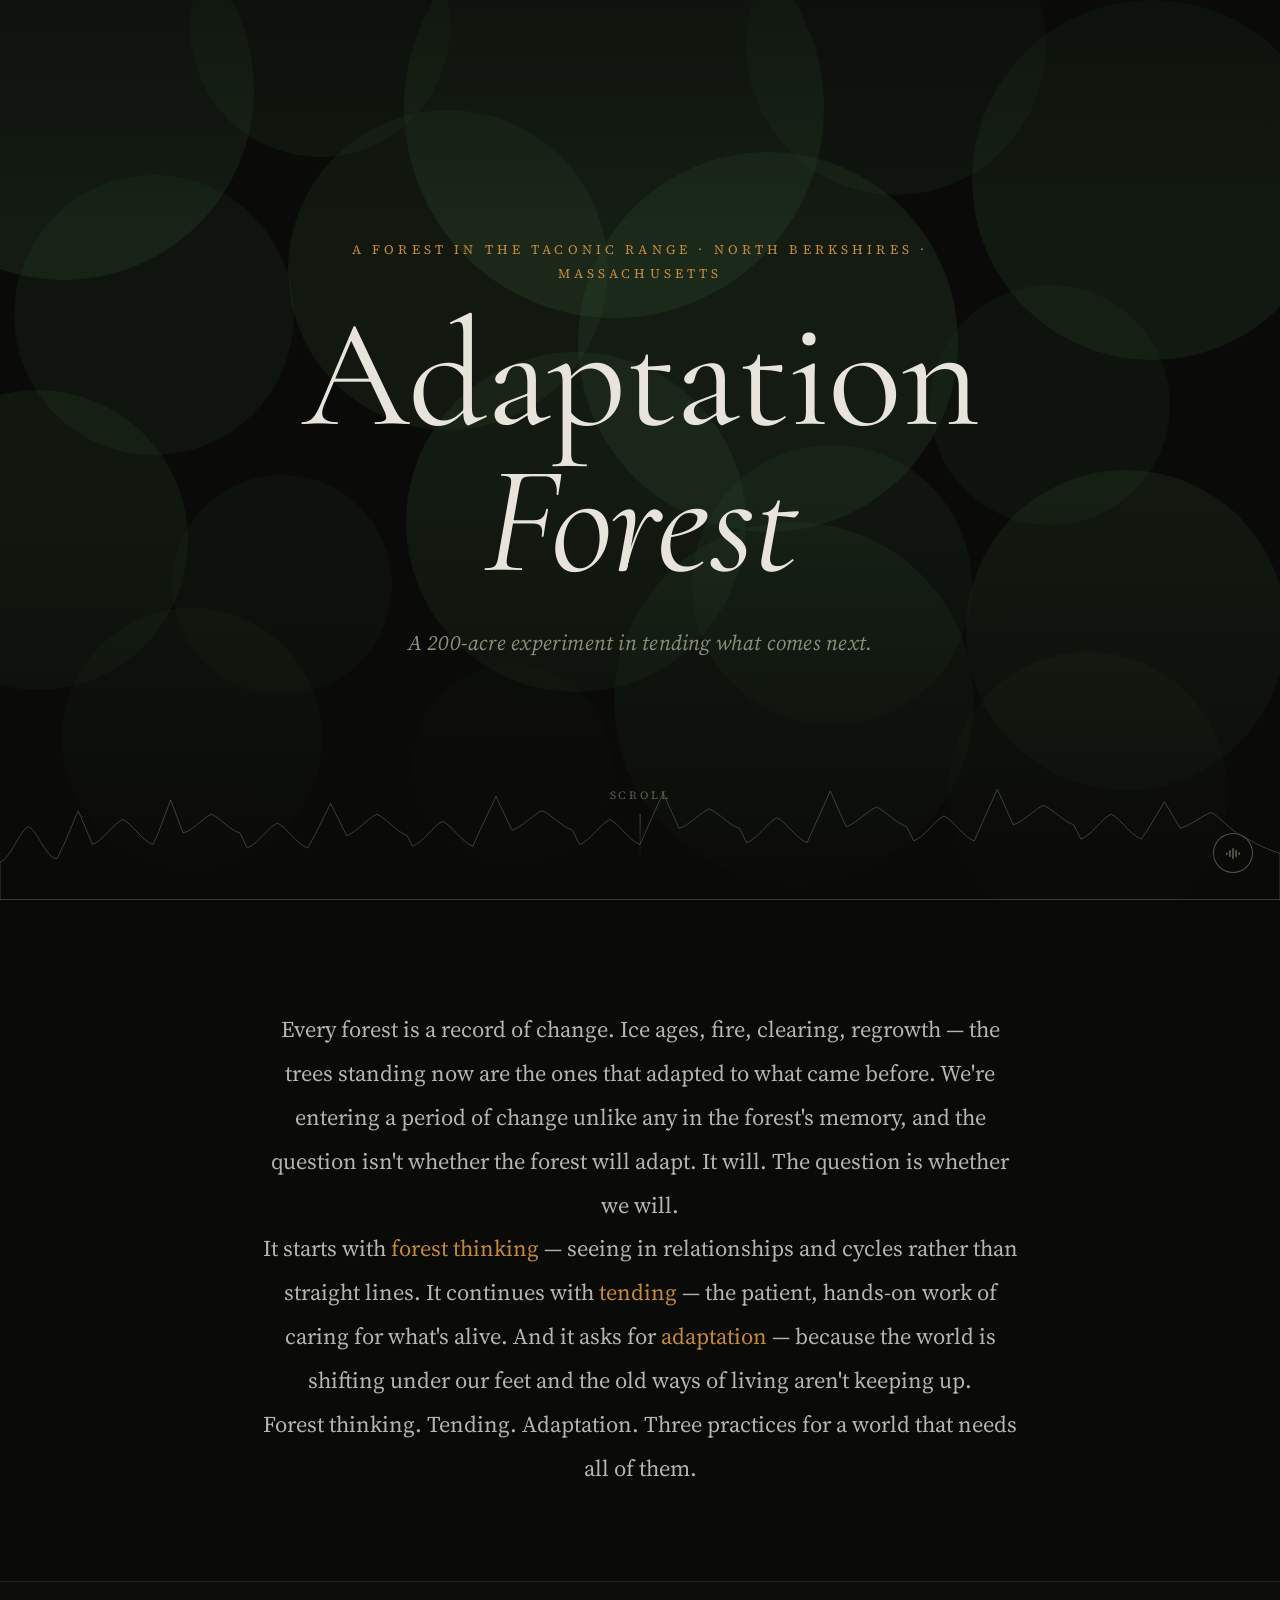
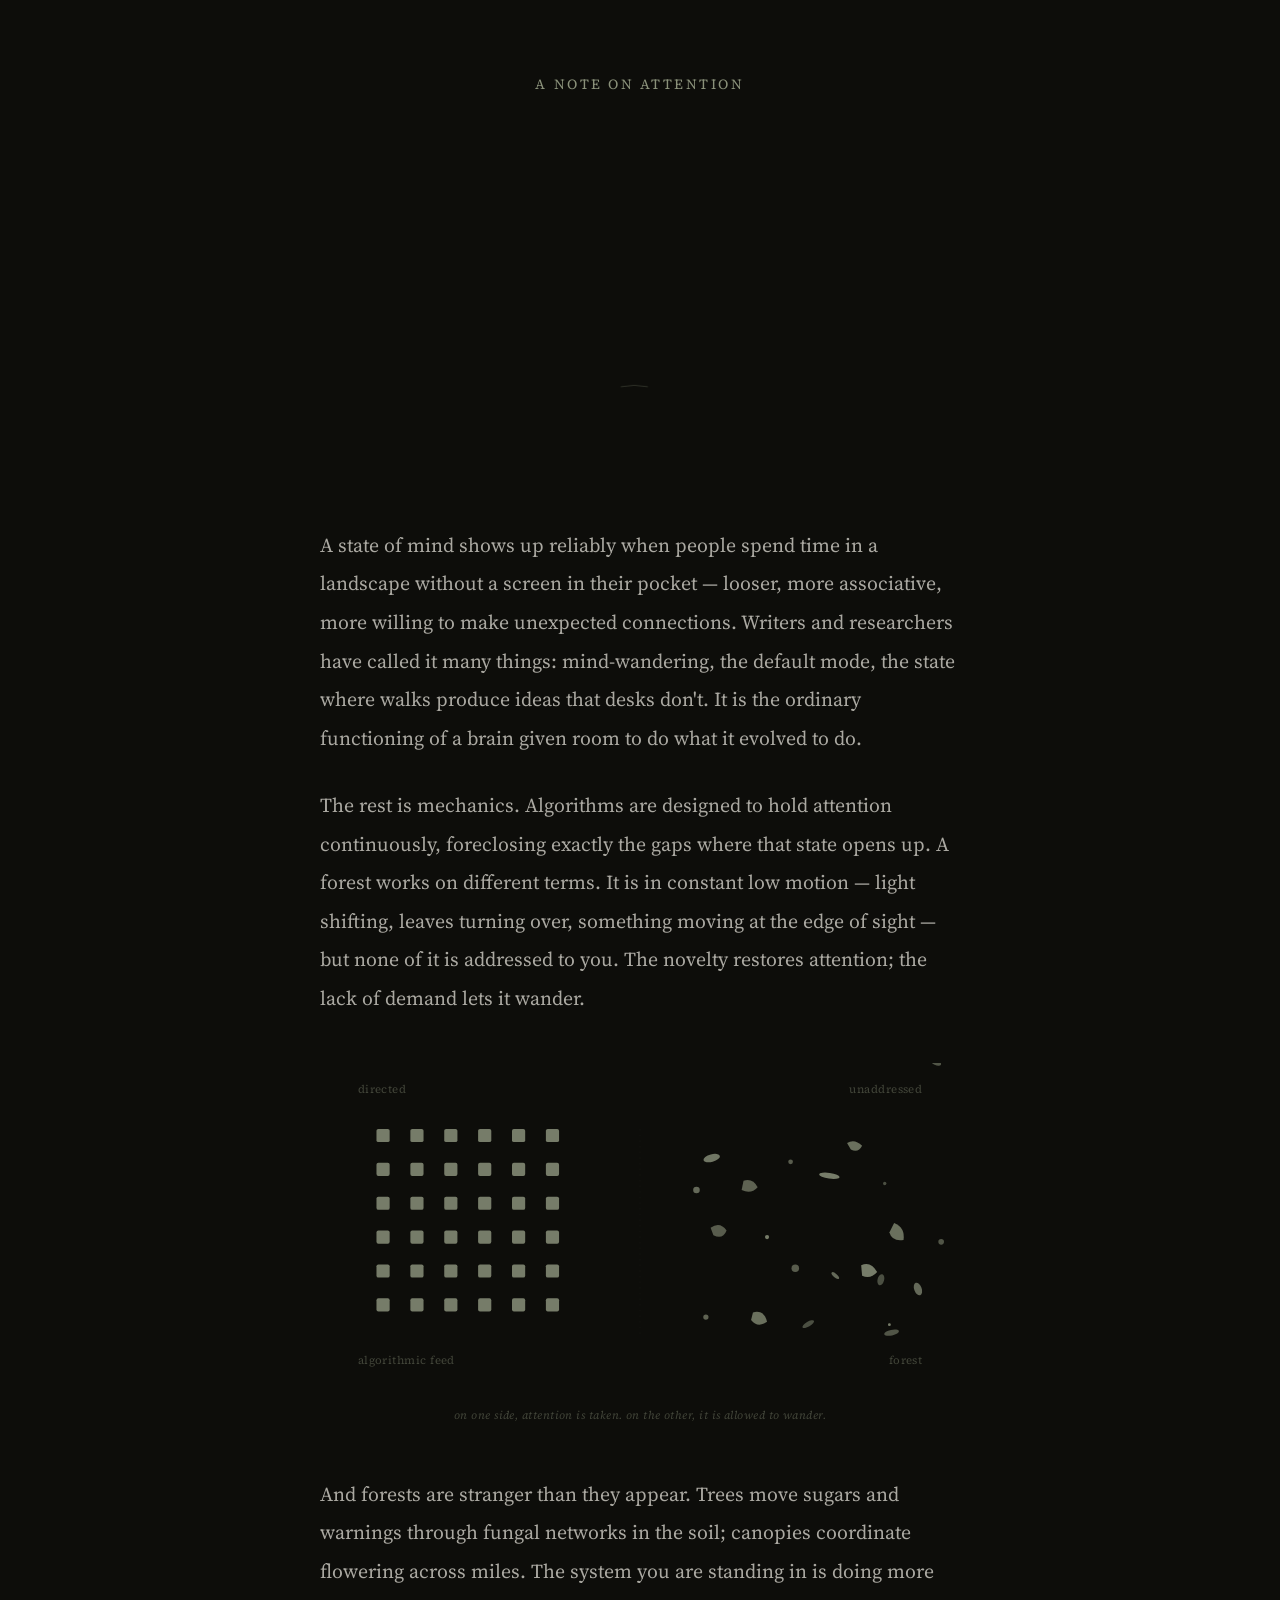
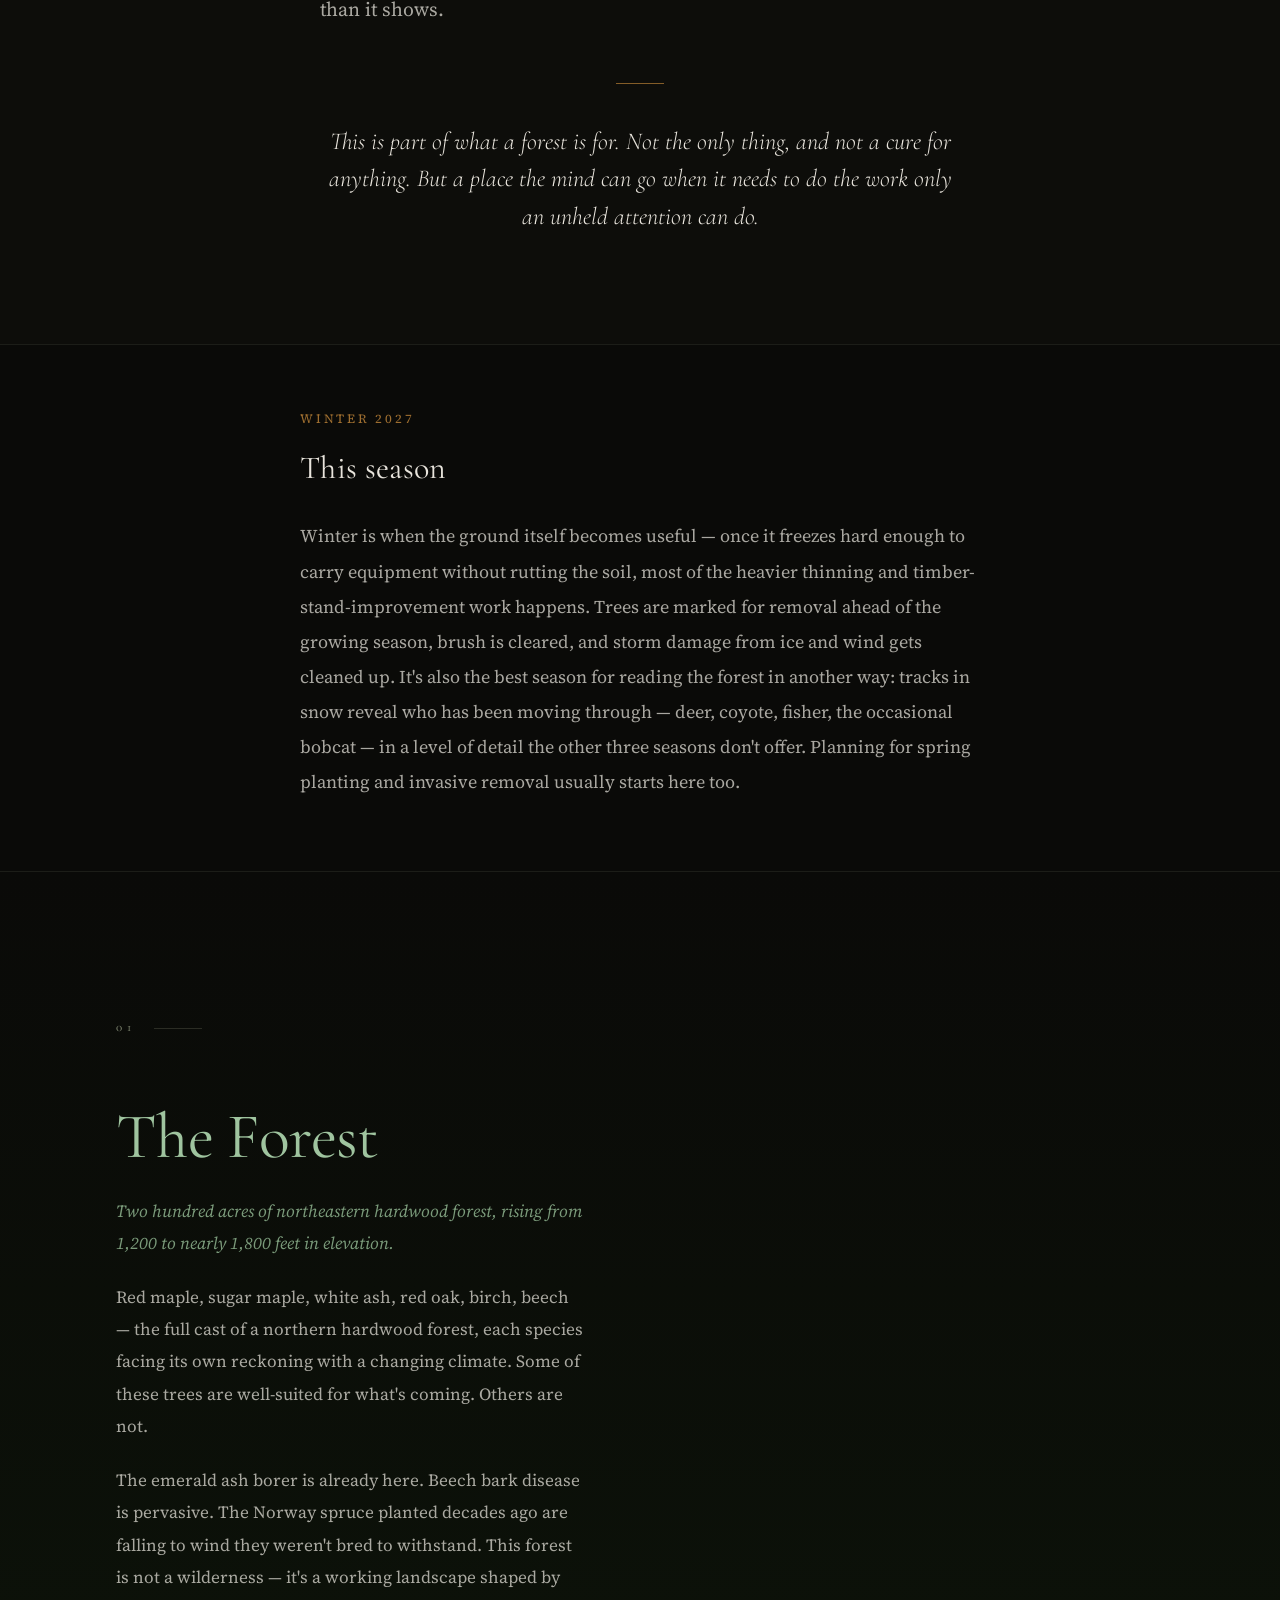
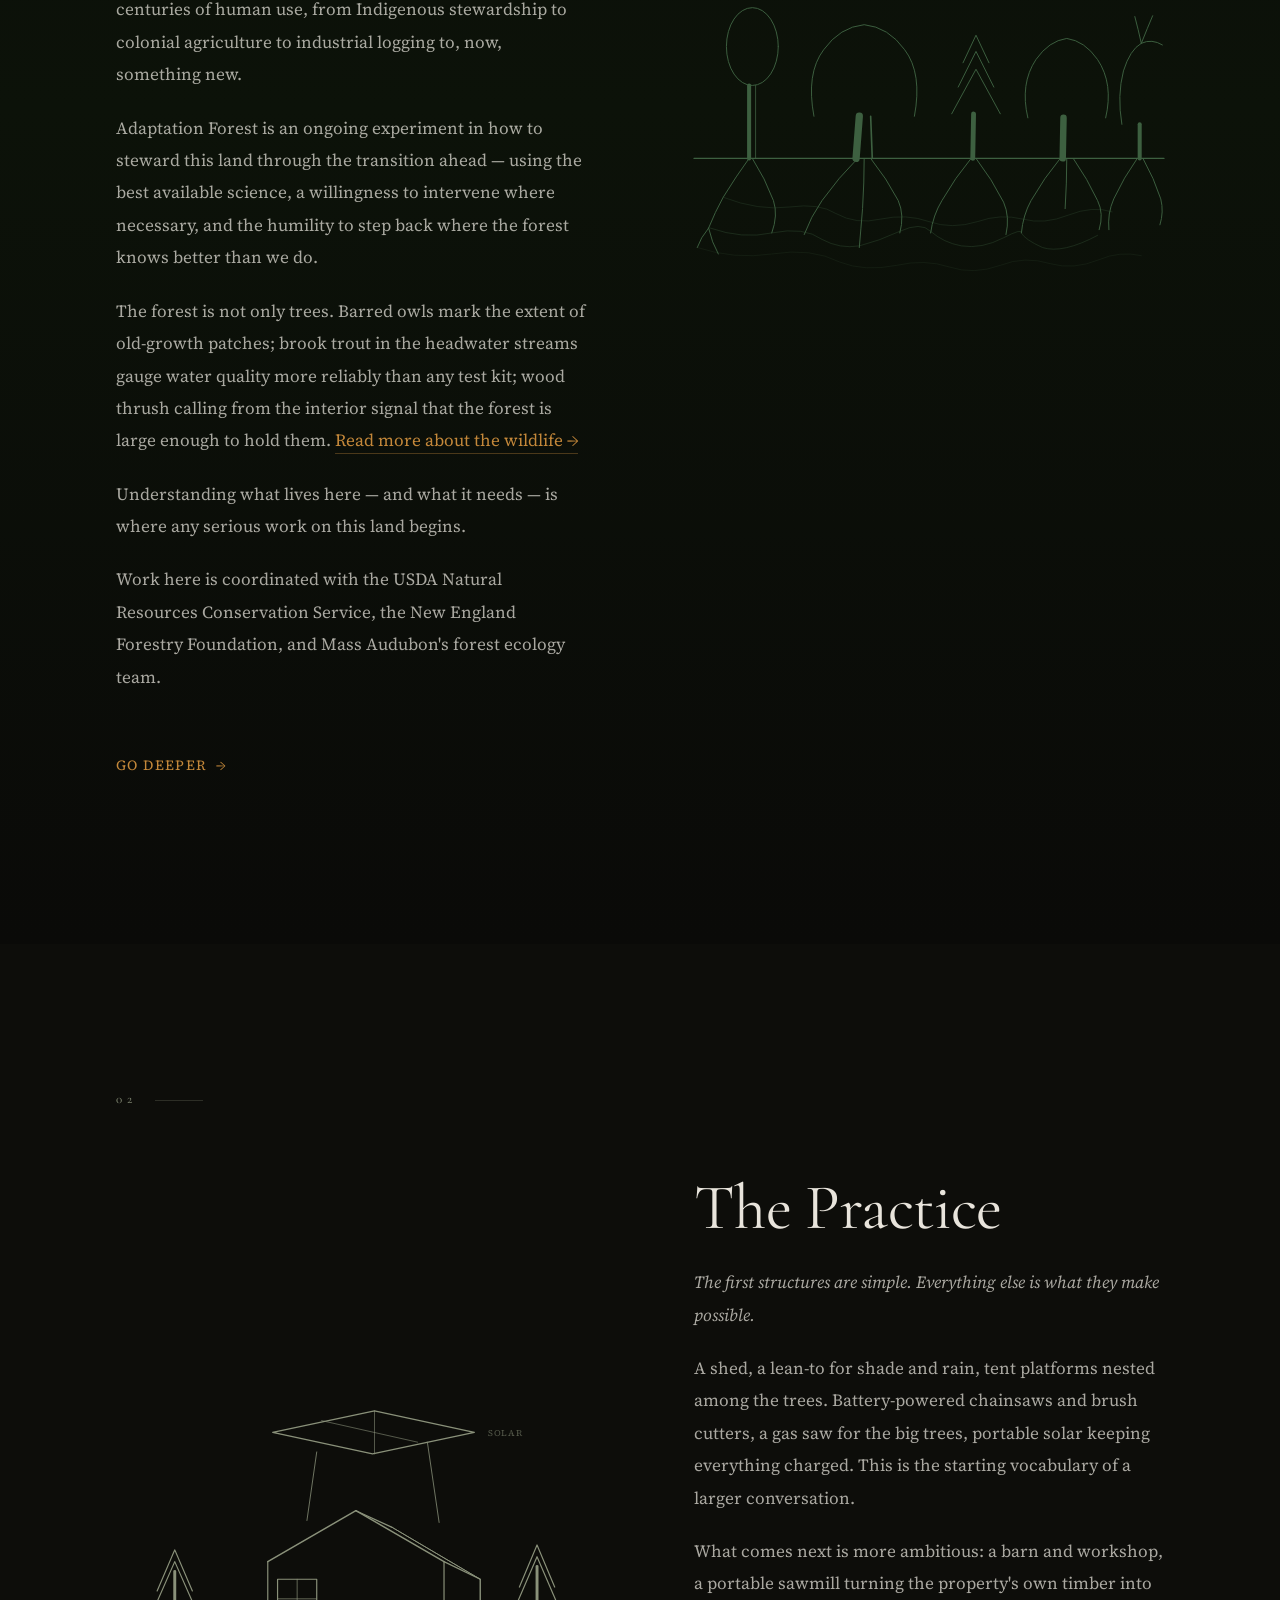
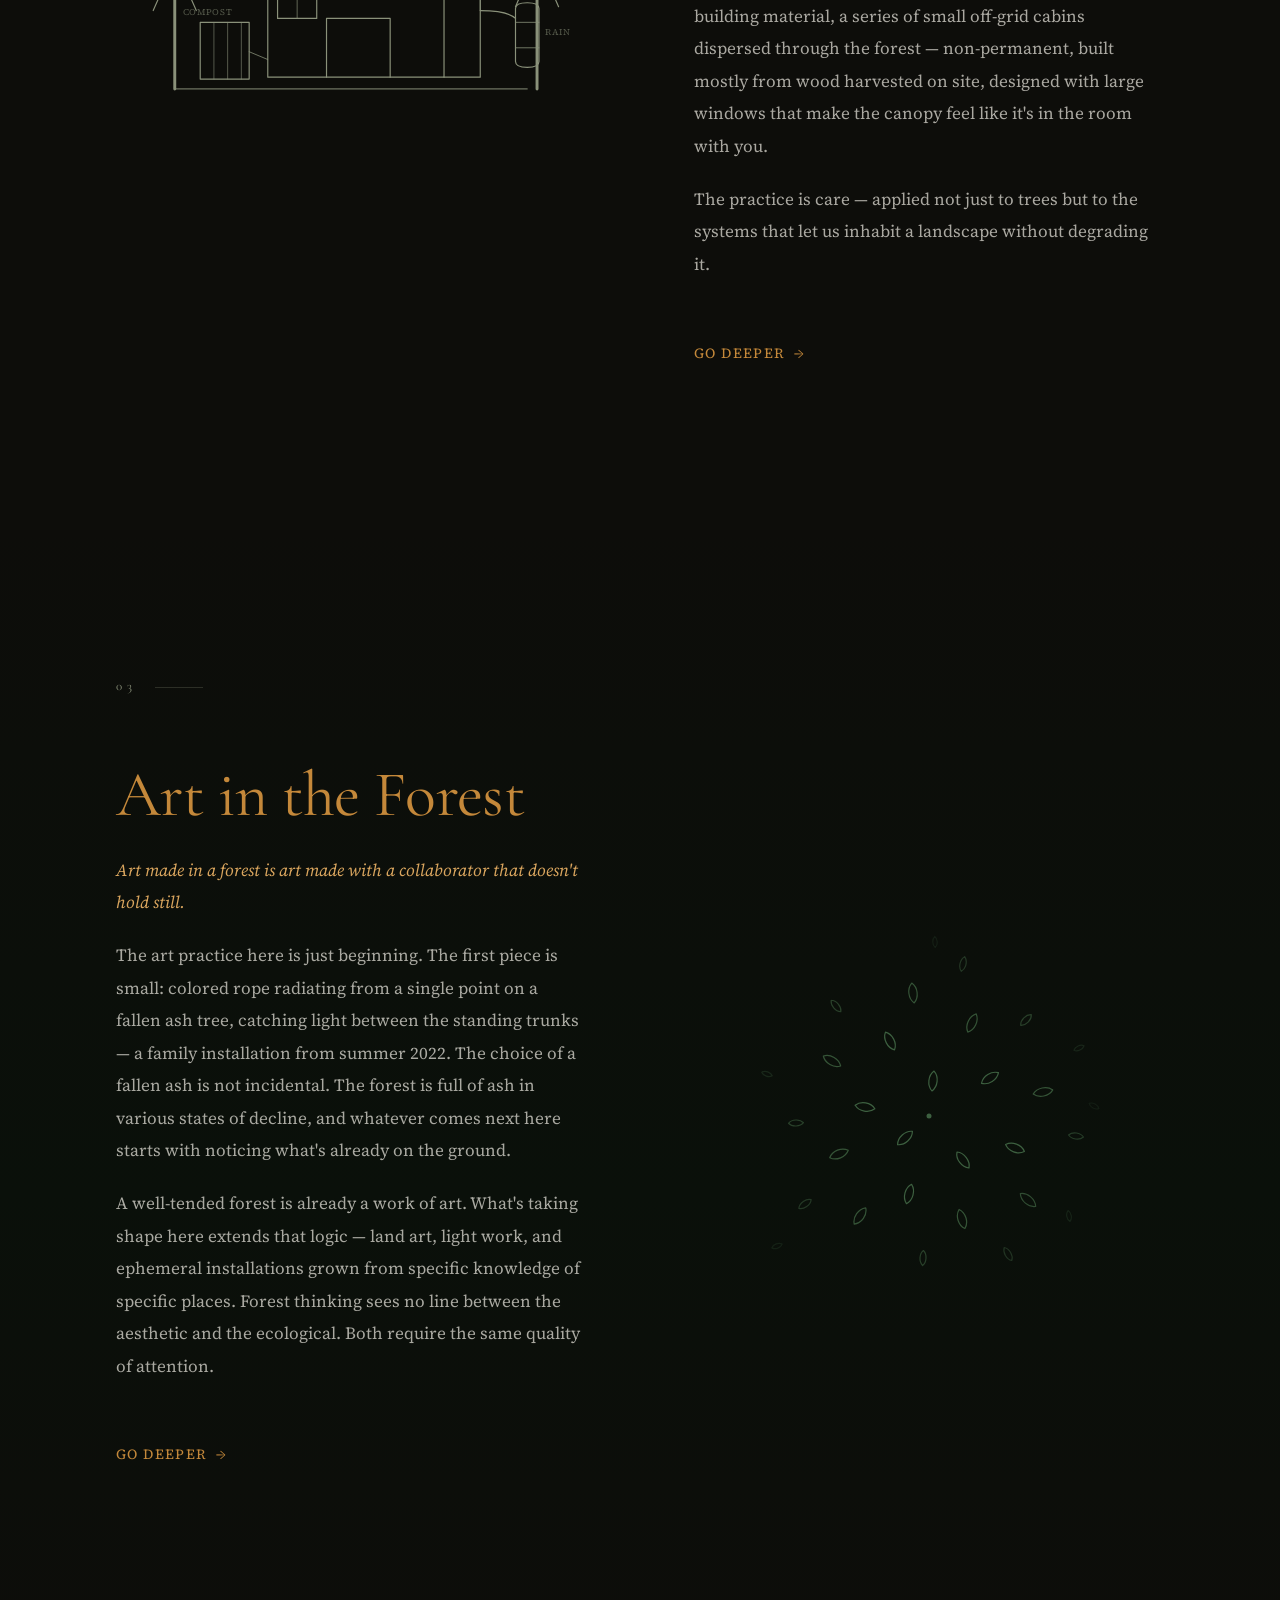
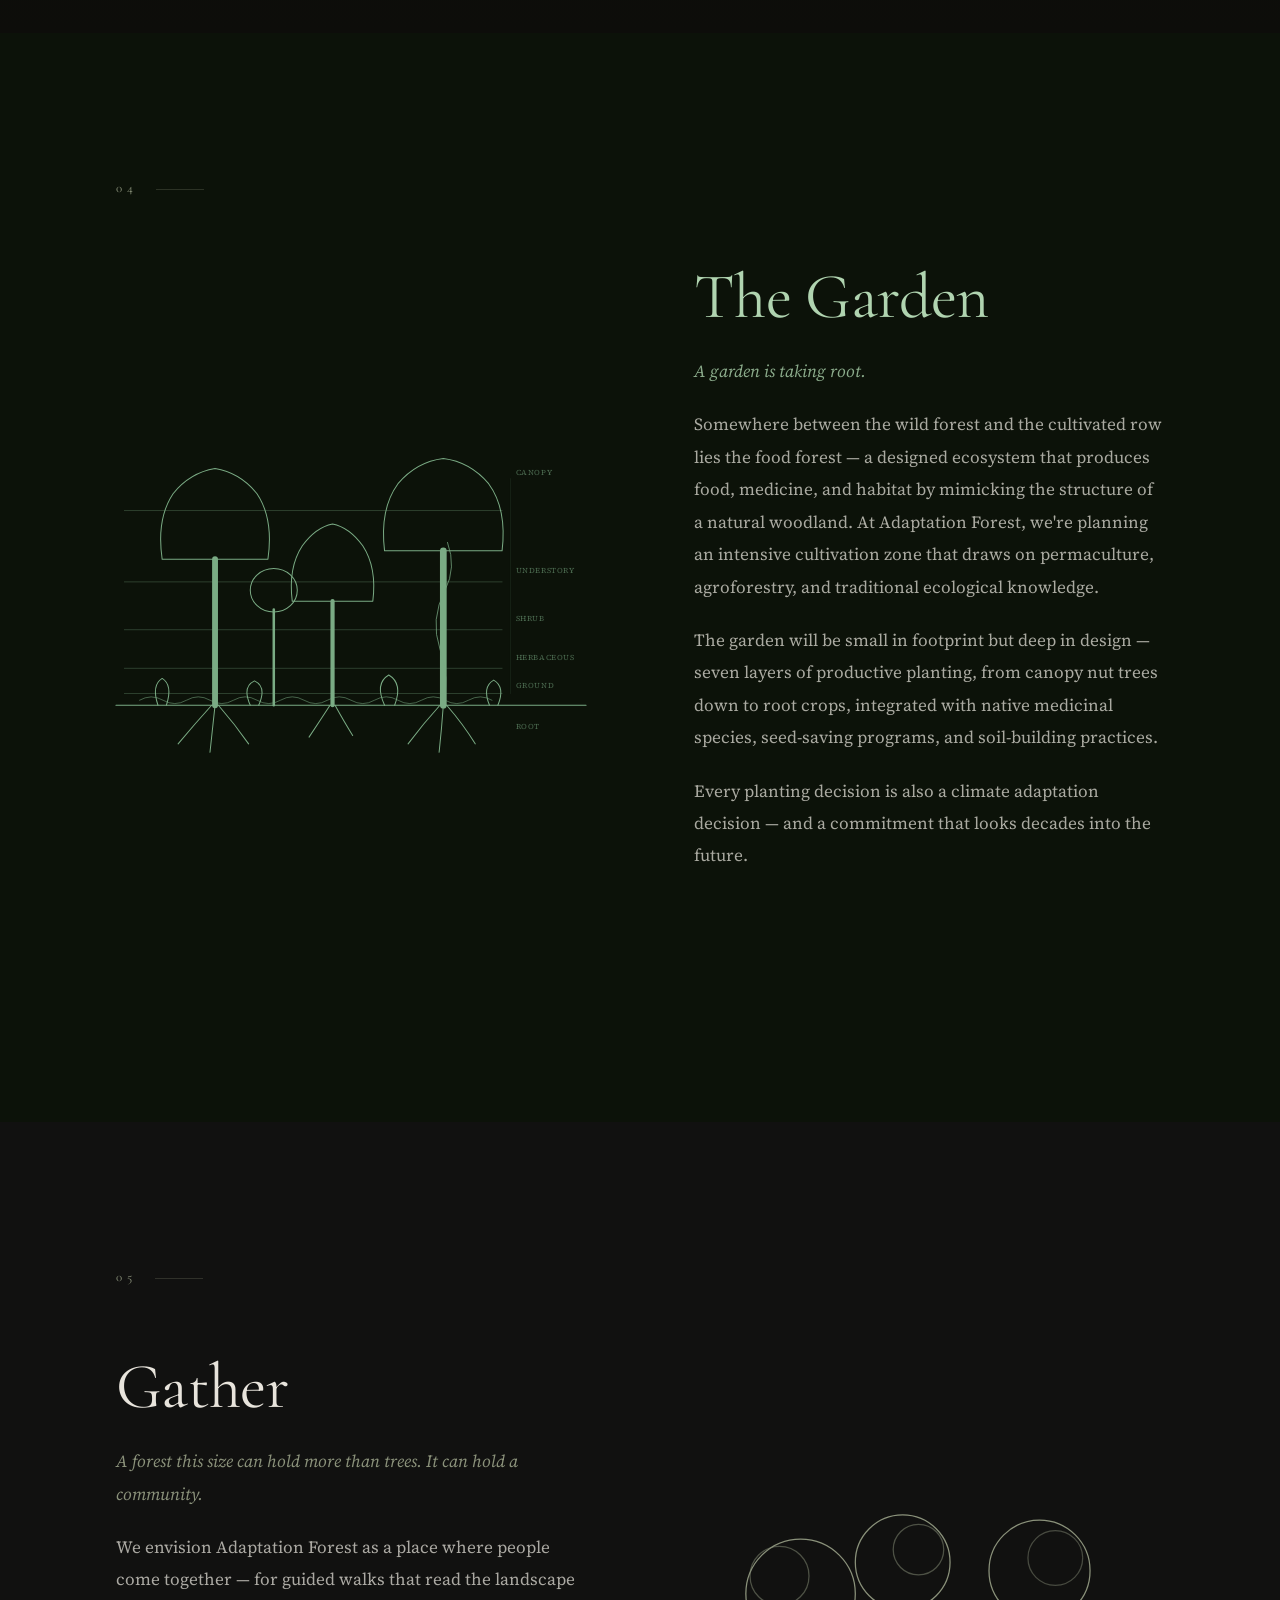
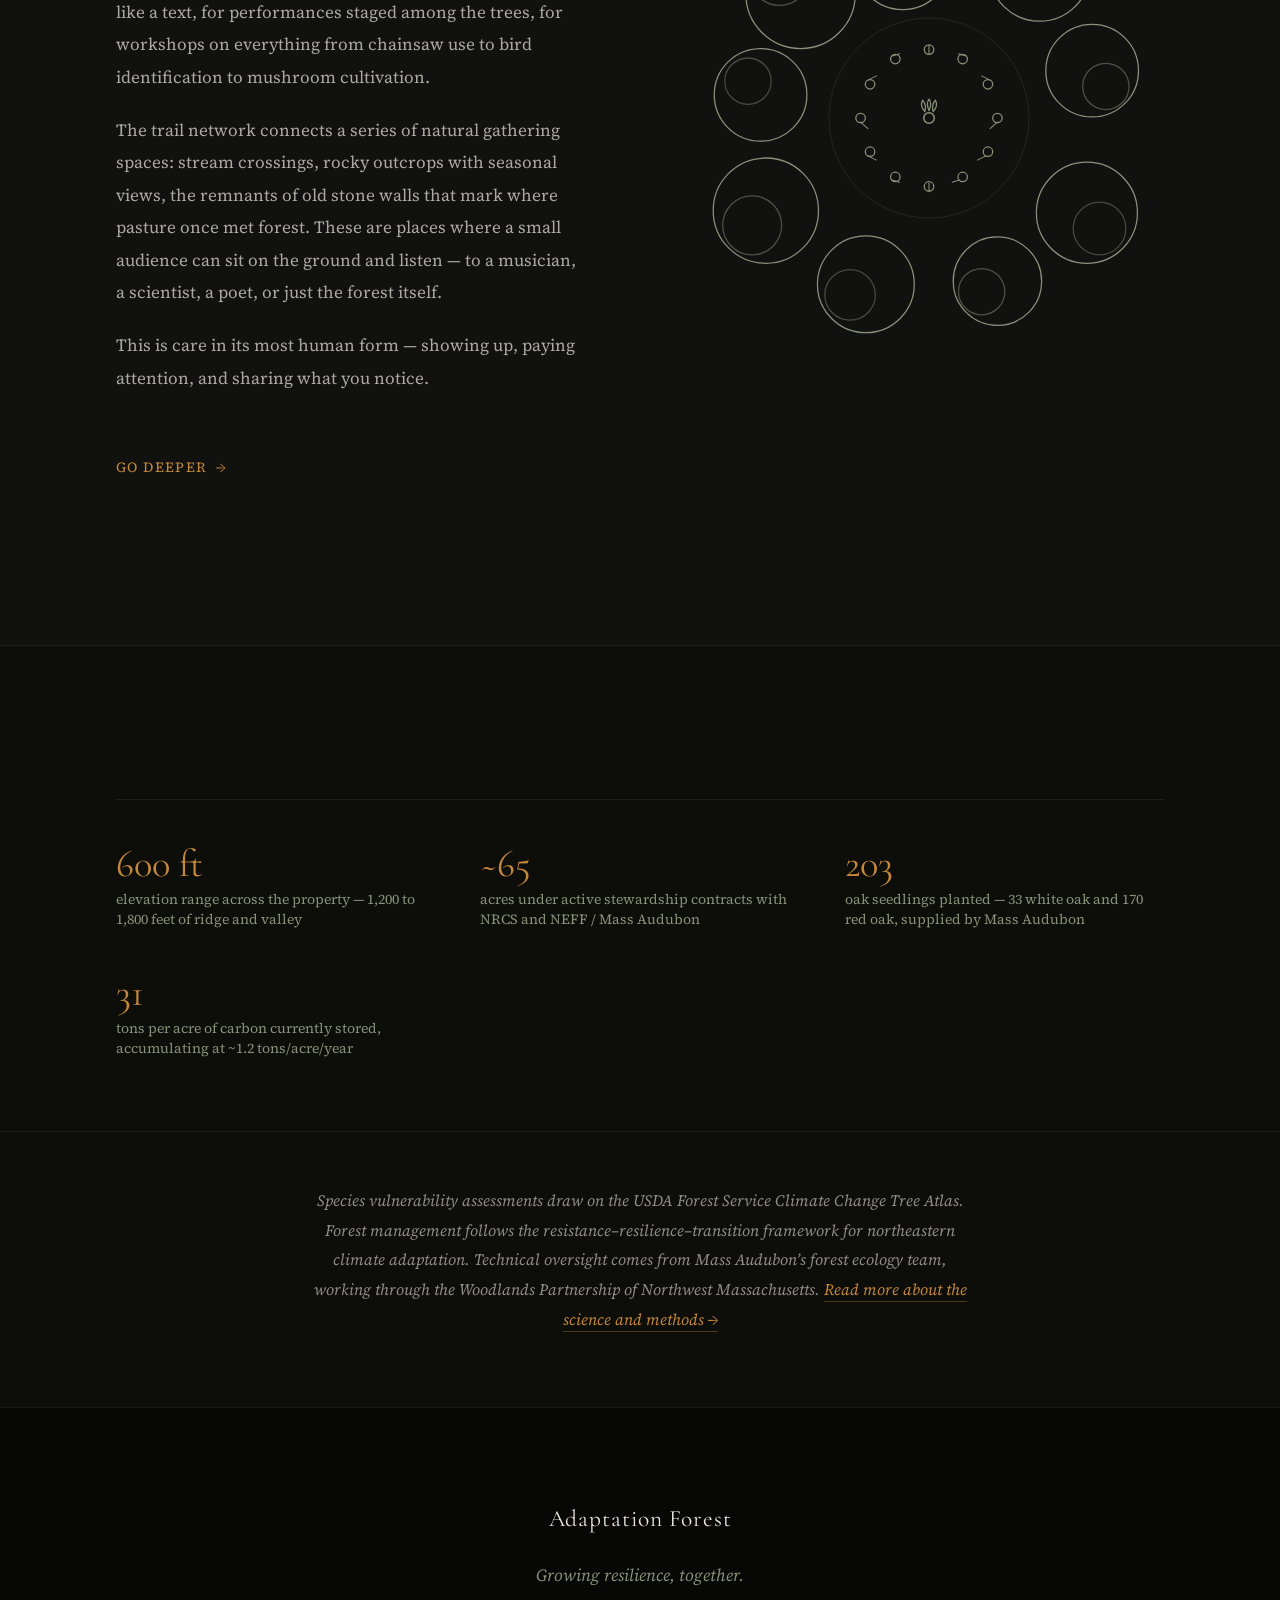
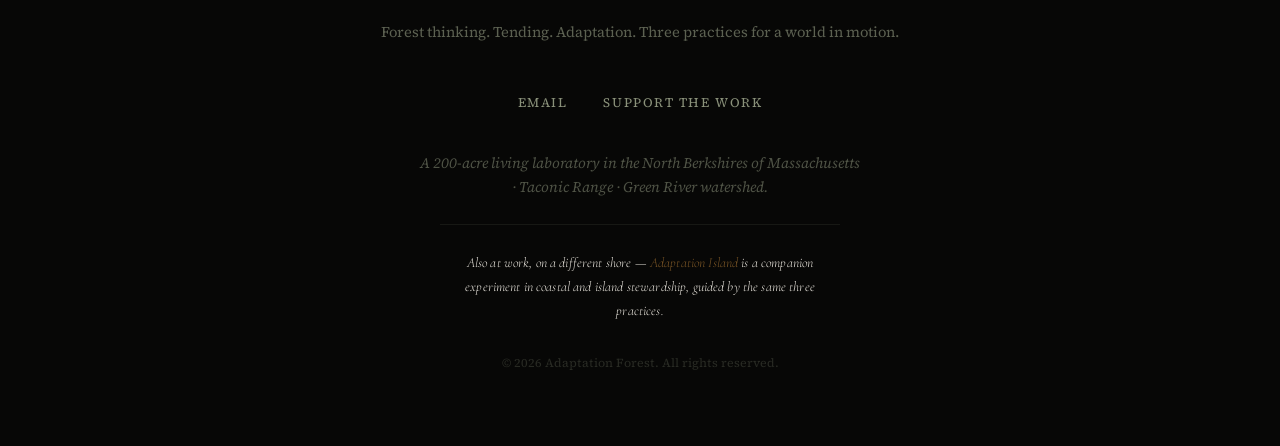
==== commit be783e54: "Auto-generate "This season" copy from visitor's local date Replaces the hand-maintained seasonal blu" ====
--- a/index.html
+++ b/index.html
@@ -420,15 +420,17 @@
 
   <!-- ============================================================
        THIS SEASON
-       Seasonal update cadence: late winter (Feb), spring (May), summer (Aug), autumn (Nov)
-       To update: change the dateline and replace the body paragraph below.
+       Auto-generated: js/main.js reads the visitor's local date, picks
+       the current meteorological season, and swaps in generic copy for
+       it (see SEASONAL_CONTENT in main.js). No manual updates needed.
+       The text below is a no-JS fallback only.
        ============================================================ -->
   <section class="seasonal-note" aria-label="This season at Adaptation Forest">
     <div class="container">
       <div class="seasonal-note__inner">
-        <p class="seasonal-note__dateline">Spring 2026</p>
+        <p class="seasonal-note__dateline" id="seasonal-dateline"></p>
         <h2 class="seasonal-note__heading">This season</h2>
-        <p class="seasonal-note__body reveal">Spring is arriving on schedule and ahead of it at the same time — buds breaking, the first ephemerals up through the leaf litter. The early weeks are going into invasive species removal in the project areas, targeting barberry thickets and buckthorn margins before they leaf out. In the Norway spruce stand, thinning is underway — clearing dense growth in a two-acre block and opening ground for a seedling planting later this spring. Some crop-tree release work is continuing in Stand 3, freeing the most promising oaks from lateral competition. A new trail is being cut along one of the main stream drainages, opening year-round access to the corridor and to the cold-water habitat and quiet that comes with it. The lower trails are being cleared of winter's accumulated blowdown. The season feels, as it usually does here, like there is more work than time — which is exactly right.</p>
+        <p class="seasonal-note__body reveal" id="seasonal-body">The work here follows the forest's own calendar: invasive species removal and crop-tree release in spring, monitoring and trail maintenance through summer, planting and stand-improvement thinning in autumn, and heavier logging once the ground freezes in winter. There is always something happening — it just depends on the season.</p>
       </div>
     </div>
   </section>
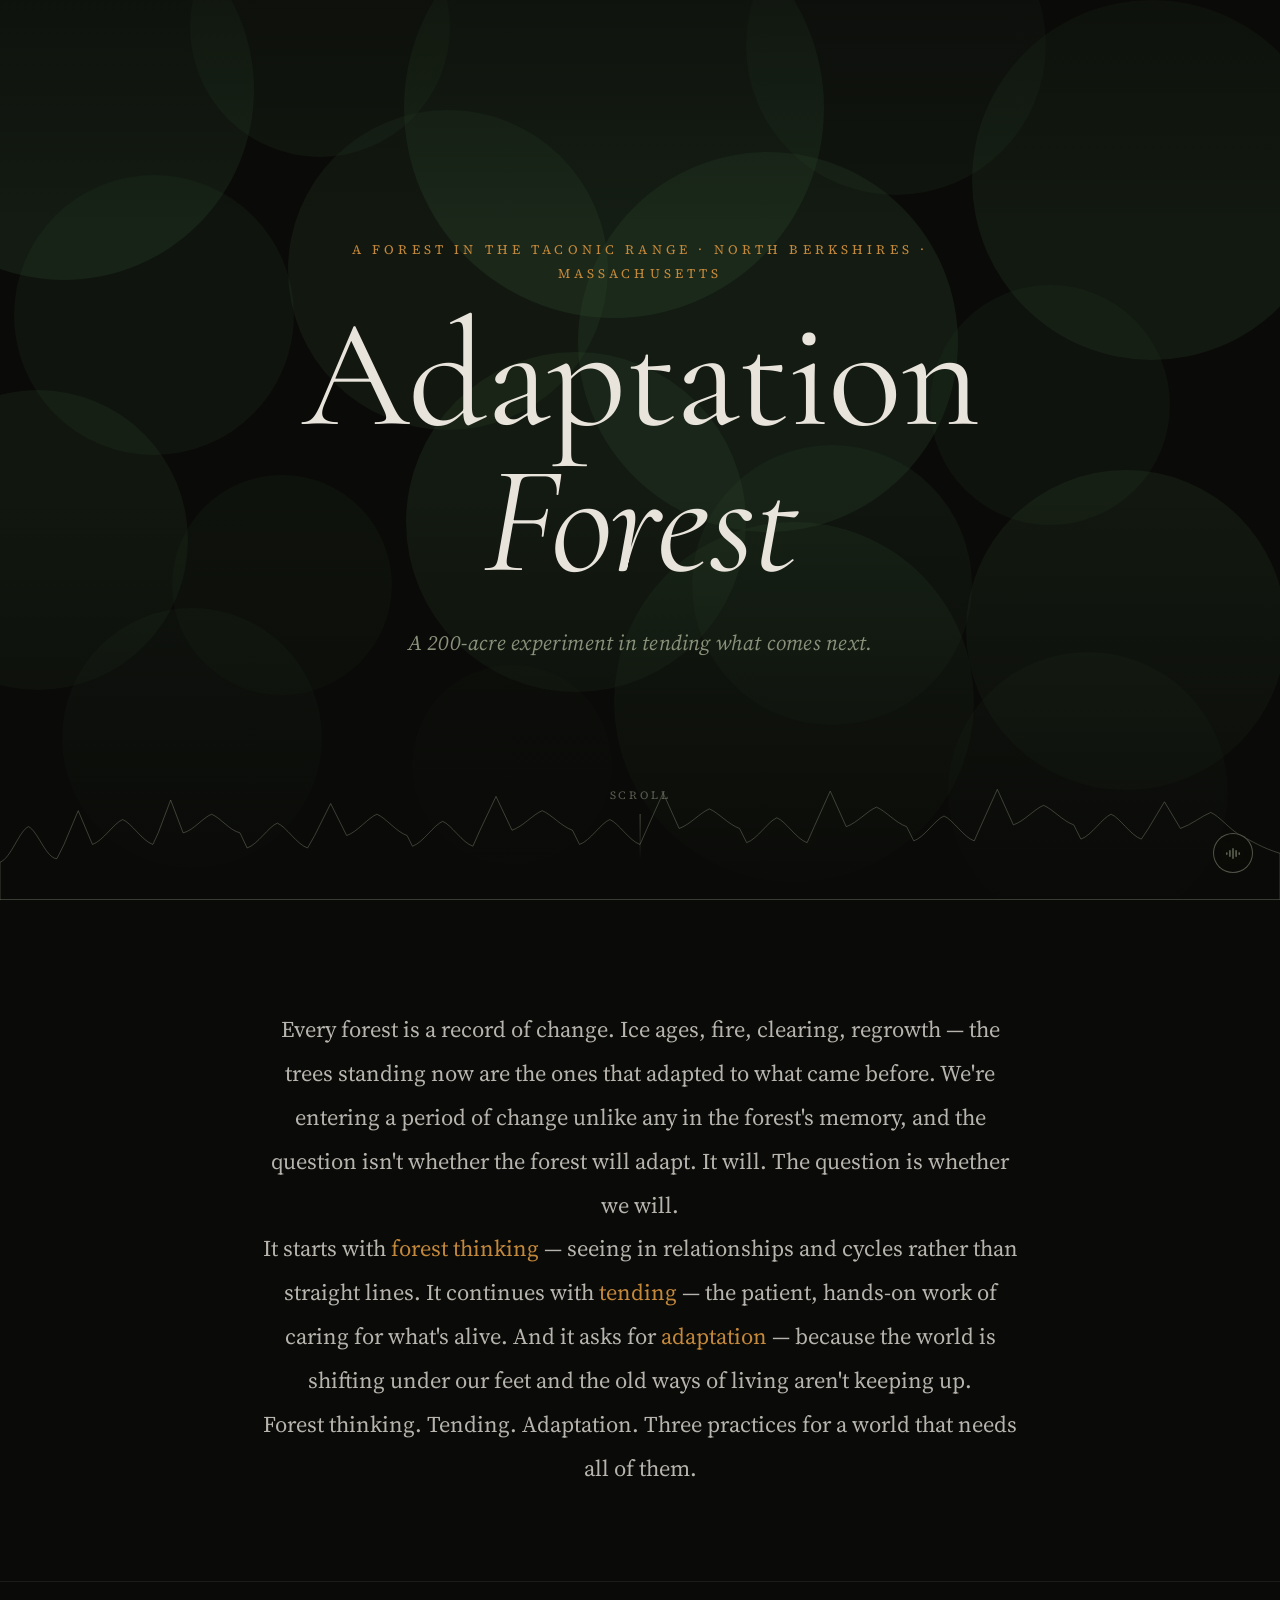
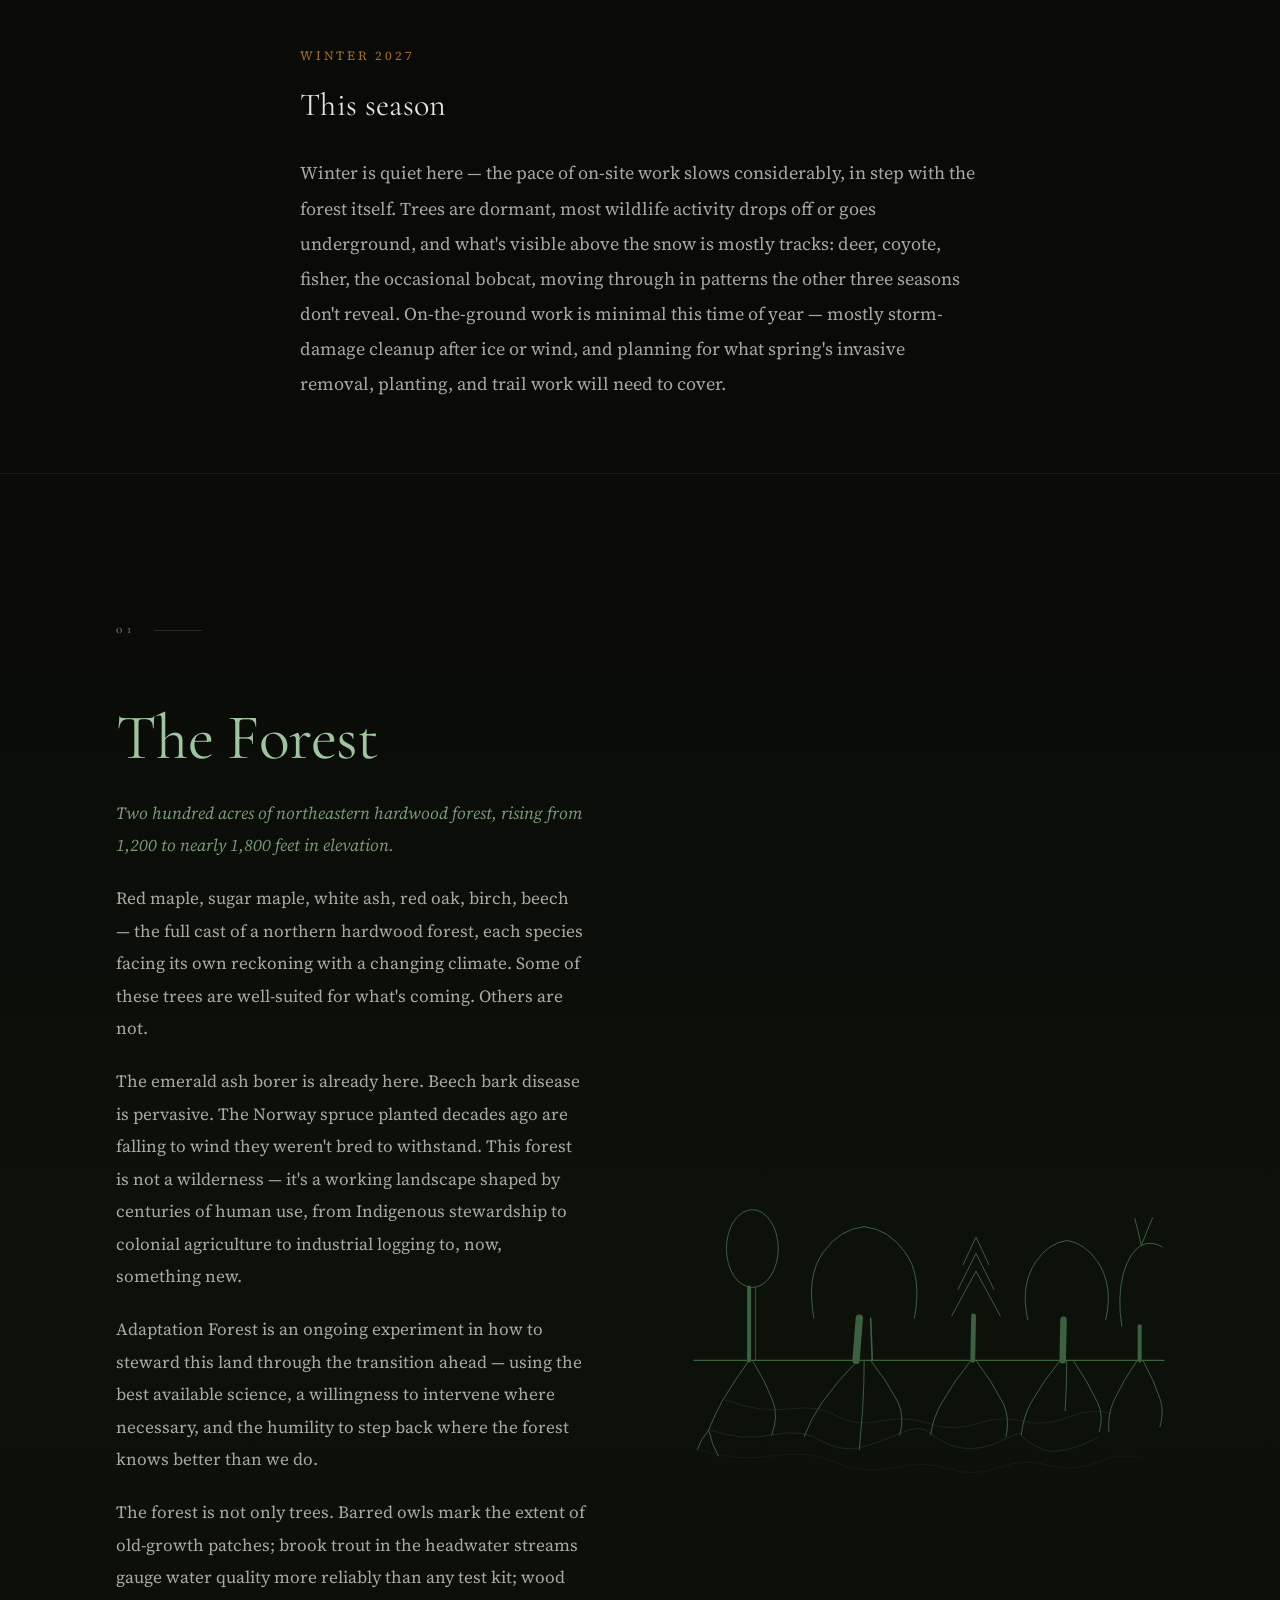
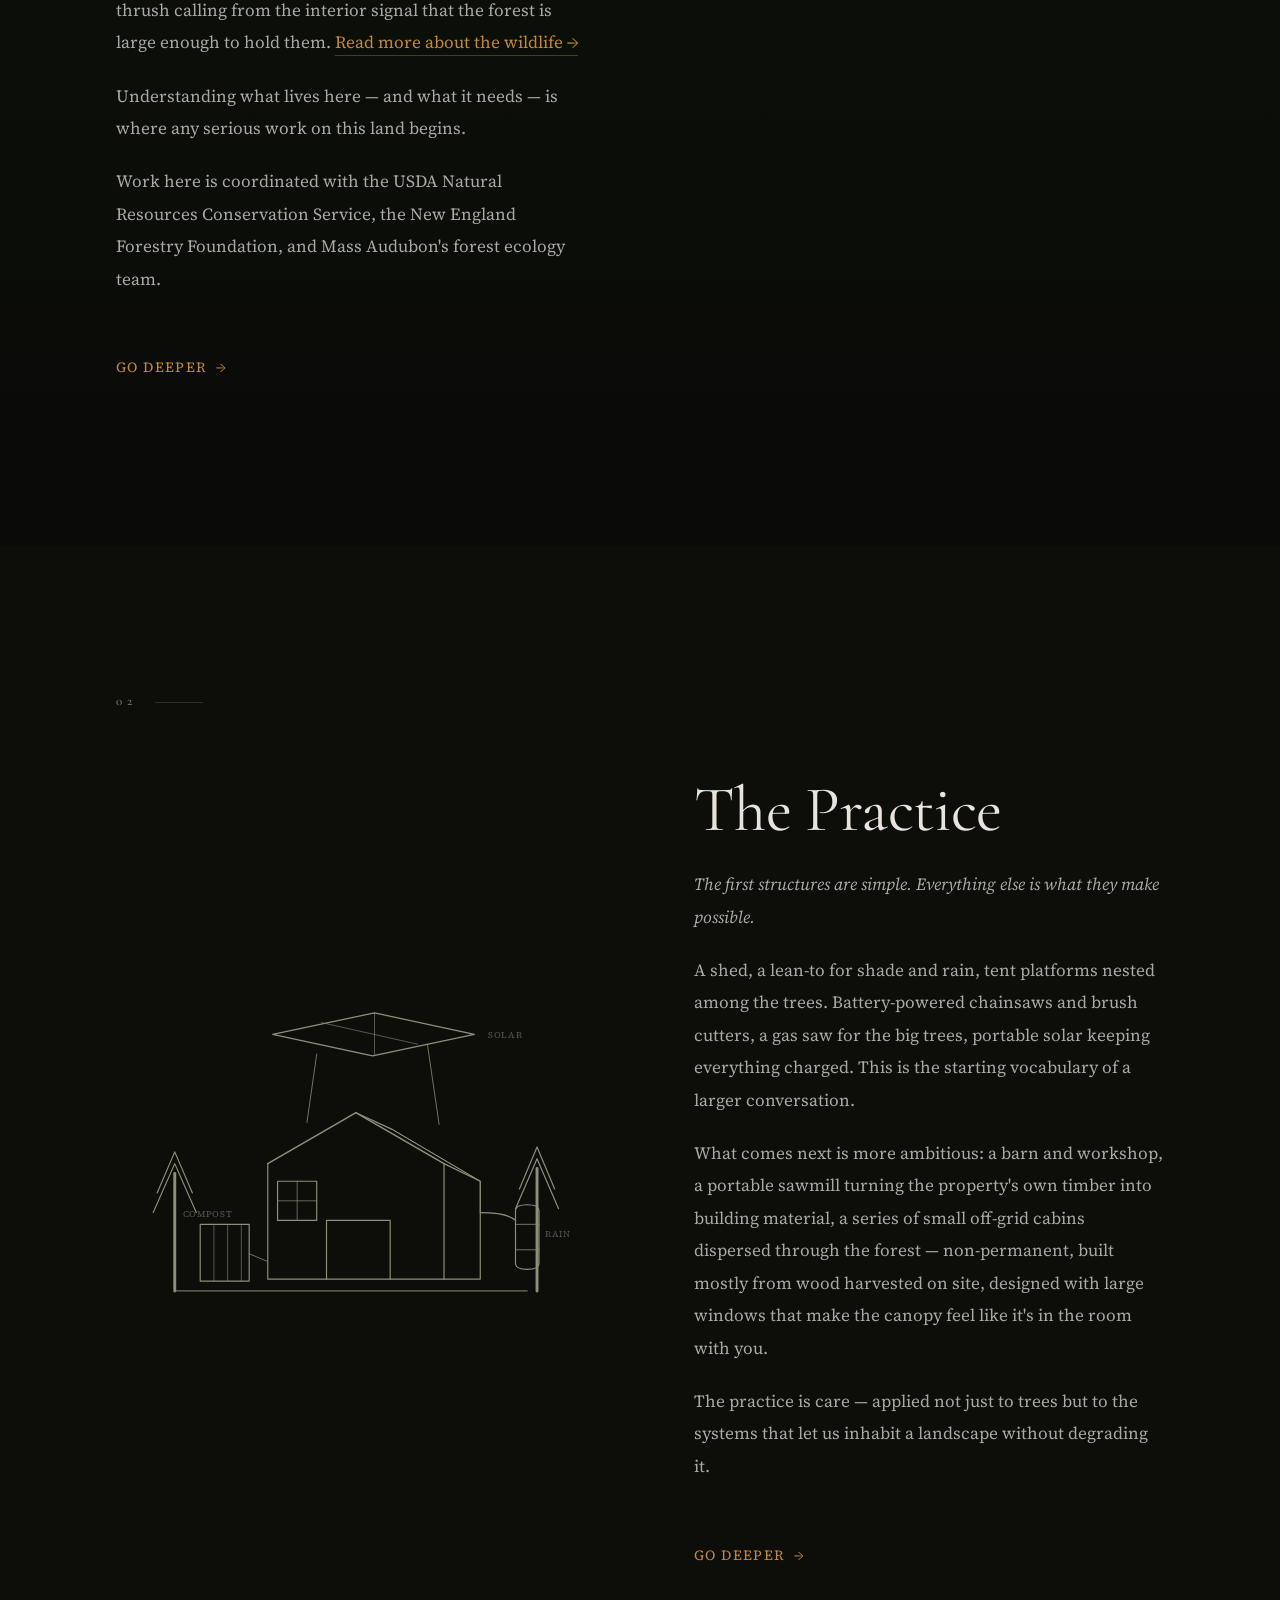
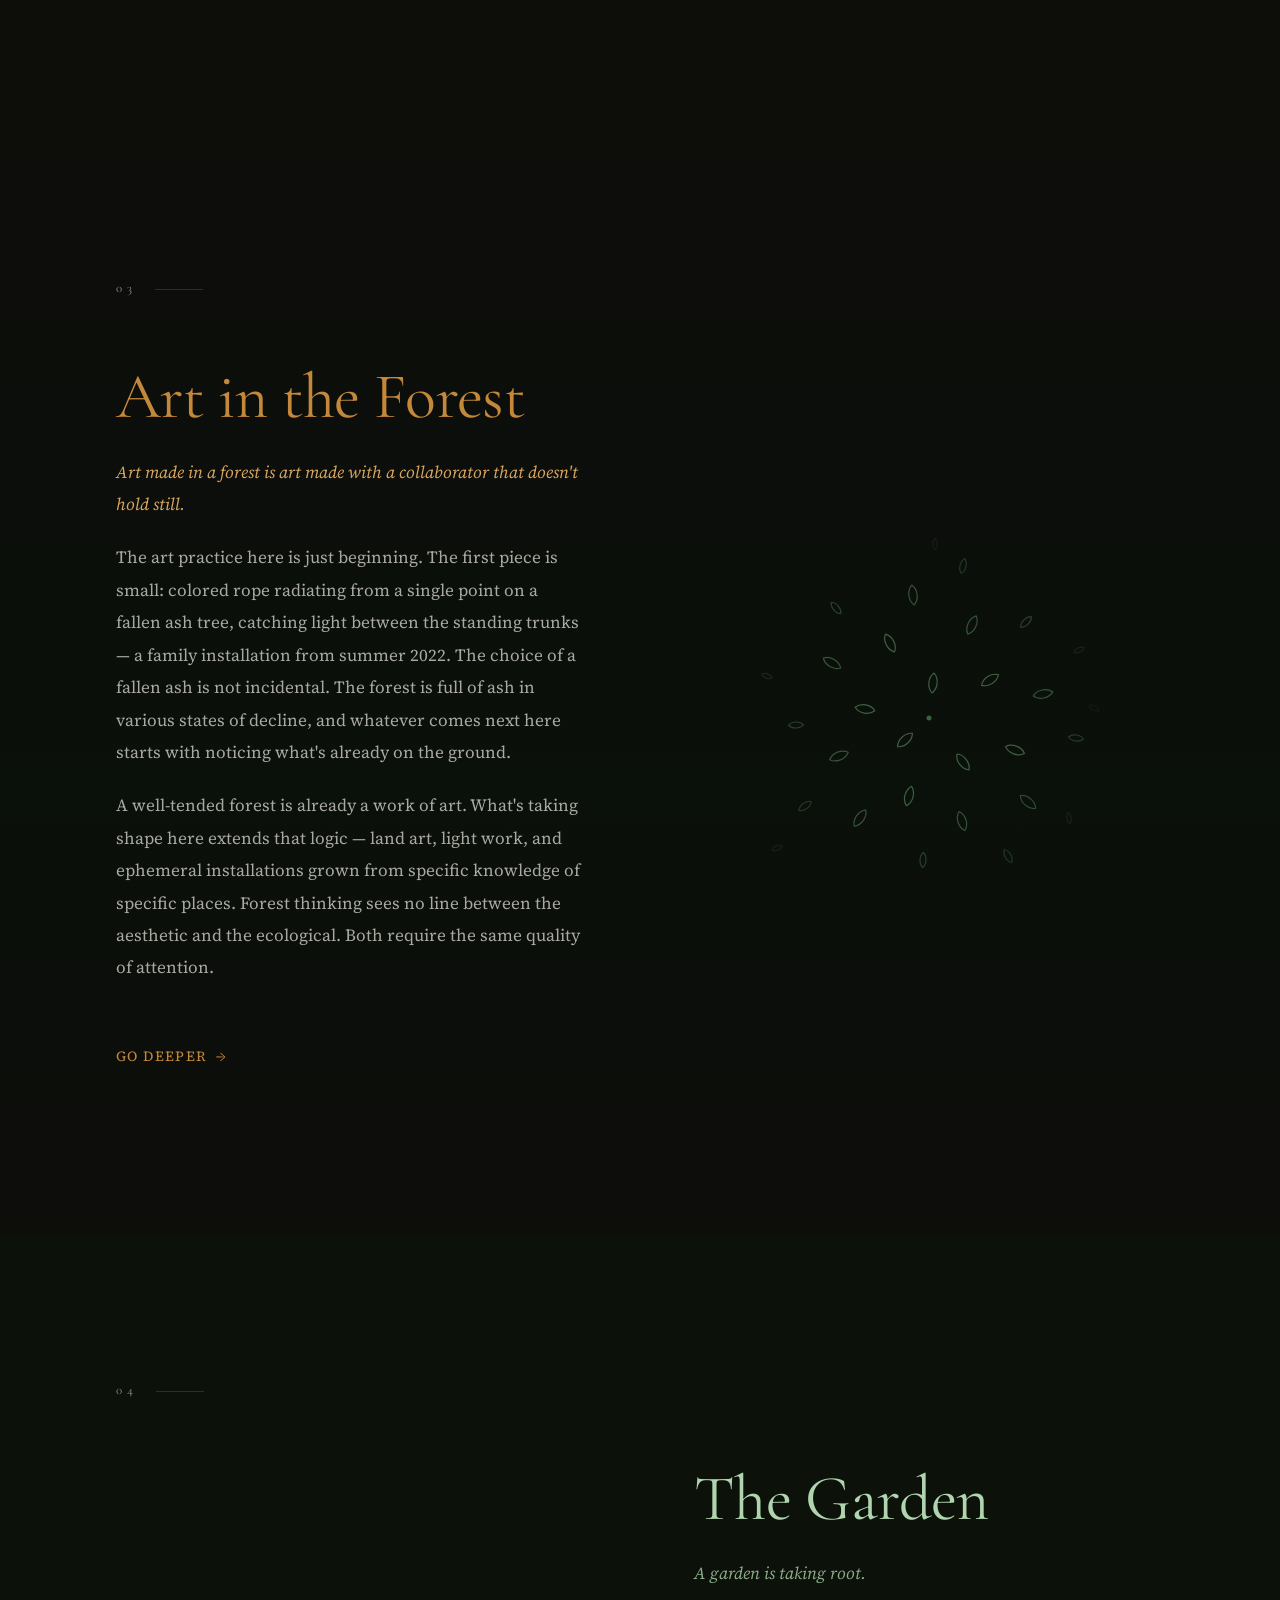
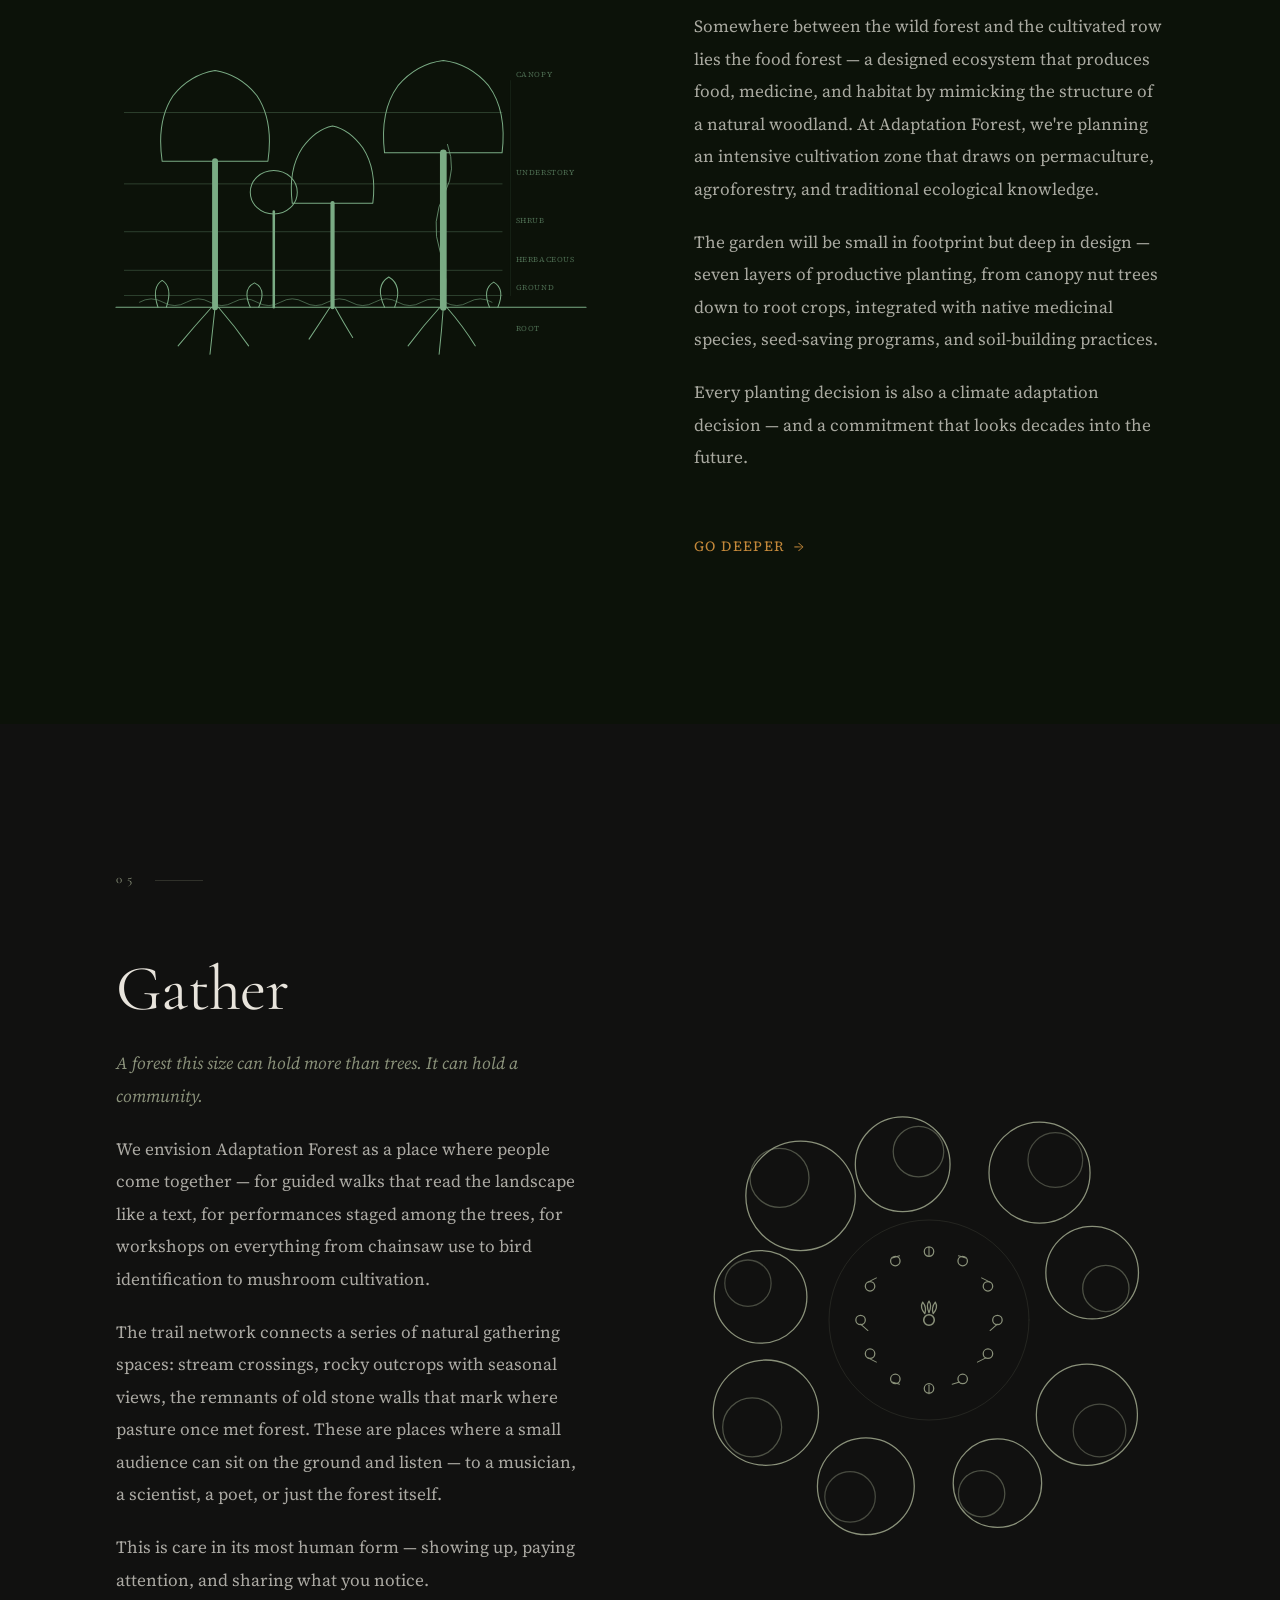
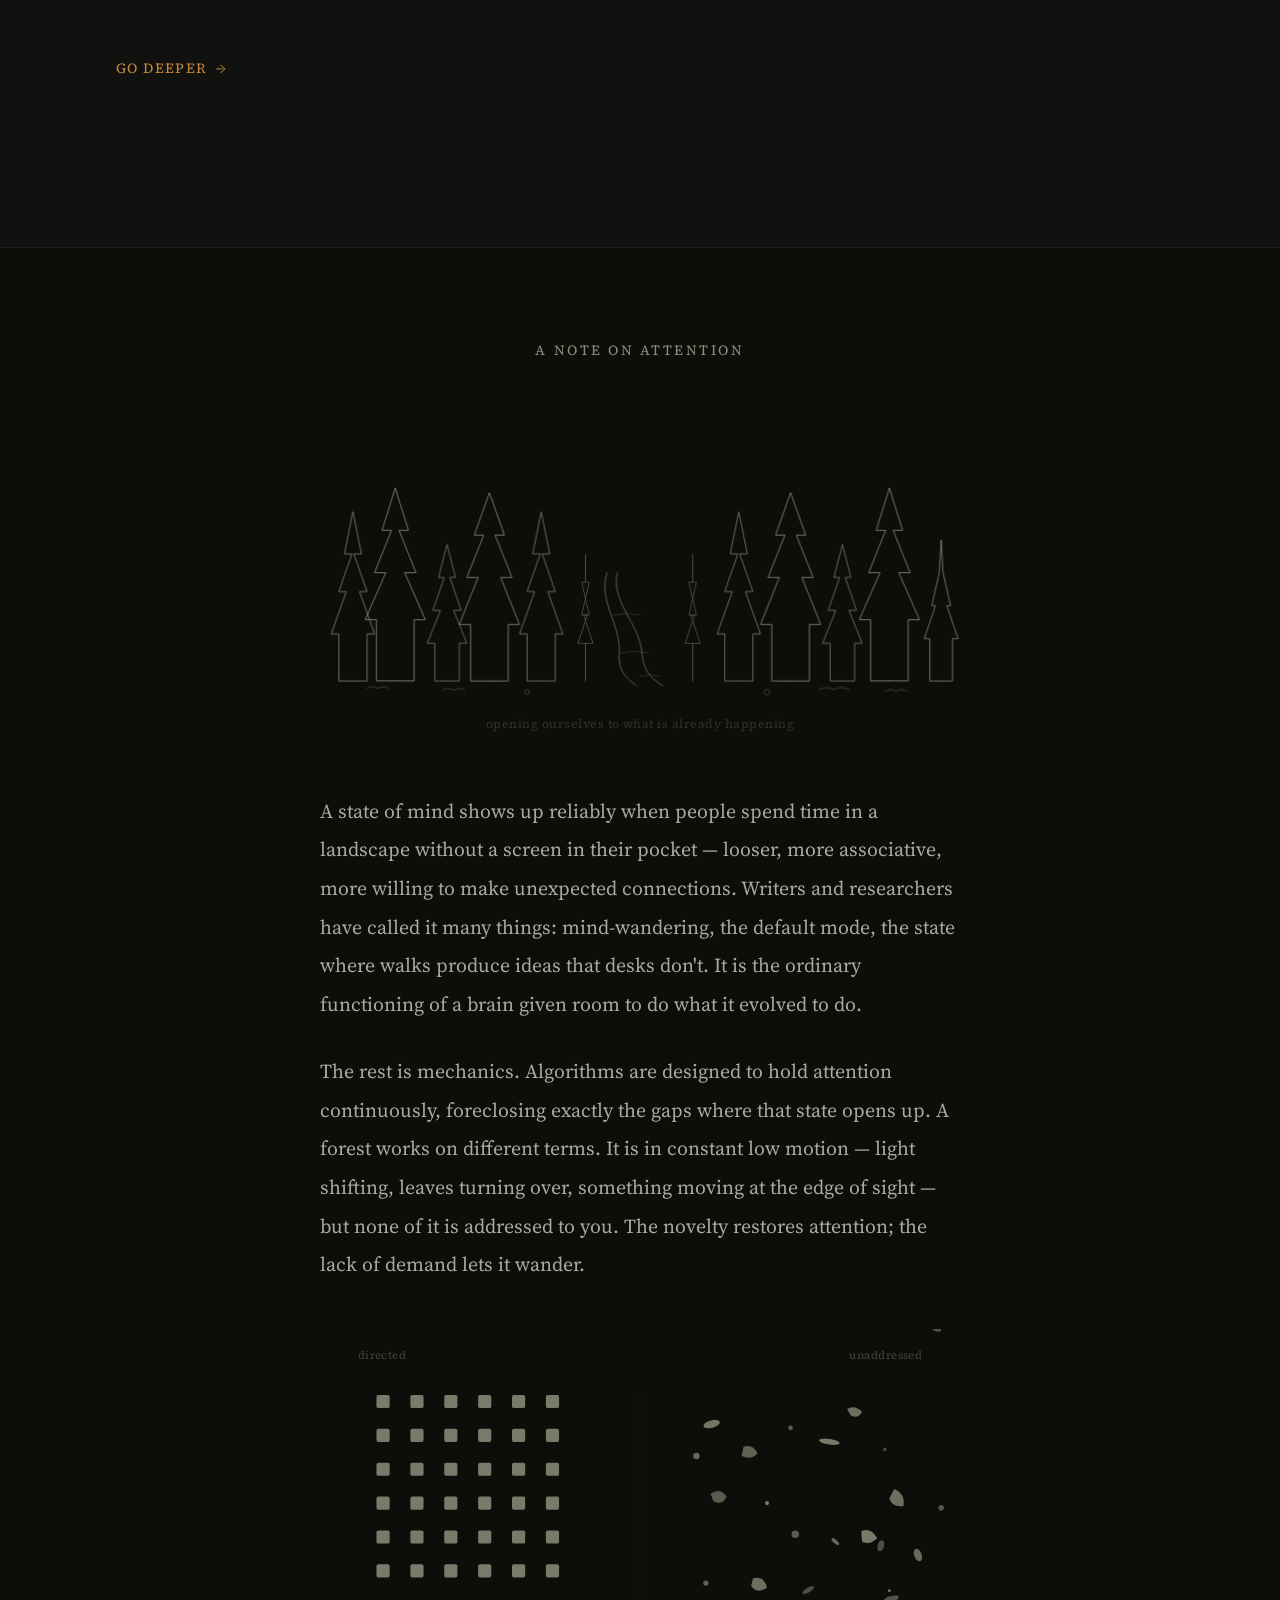
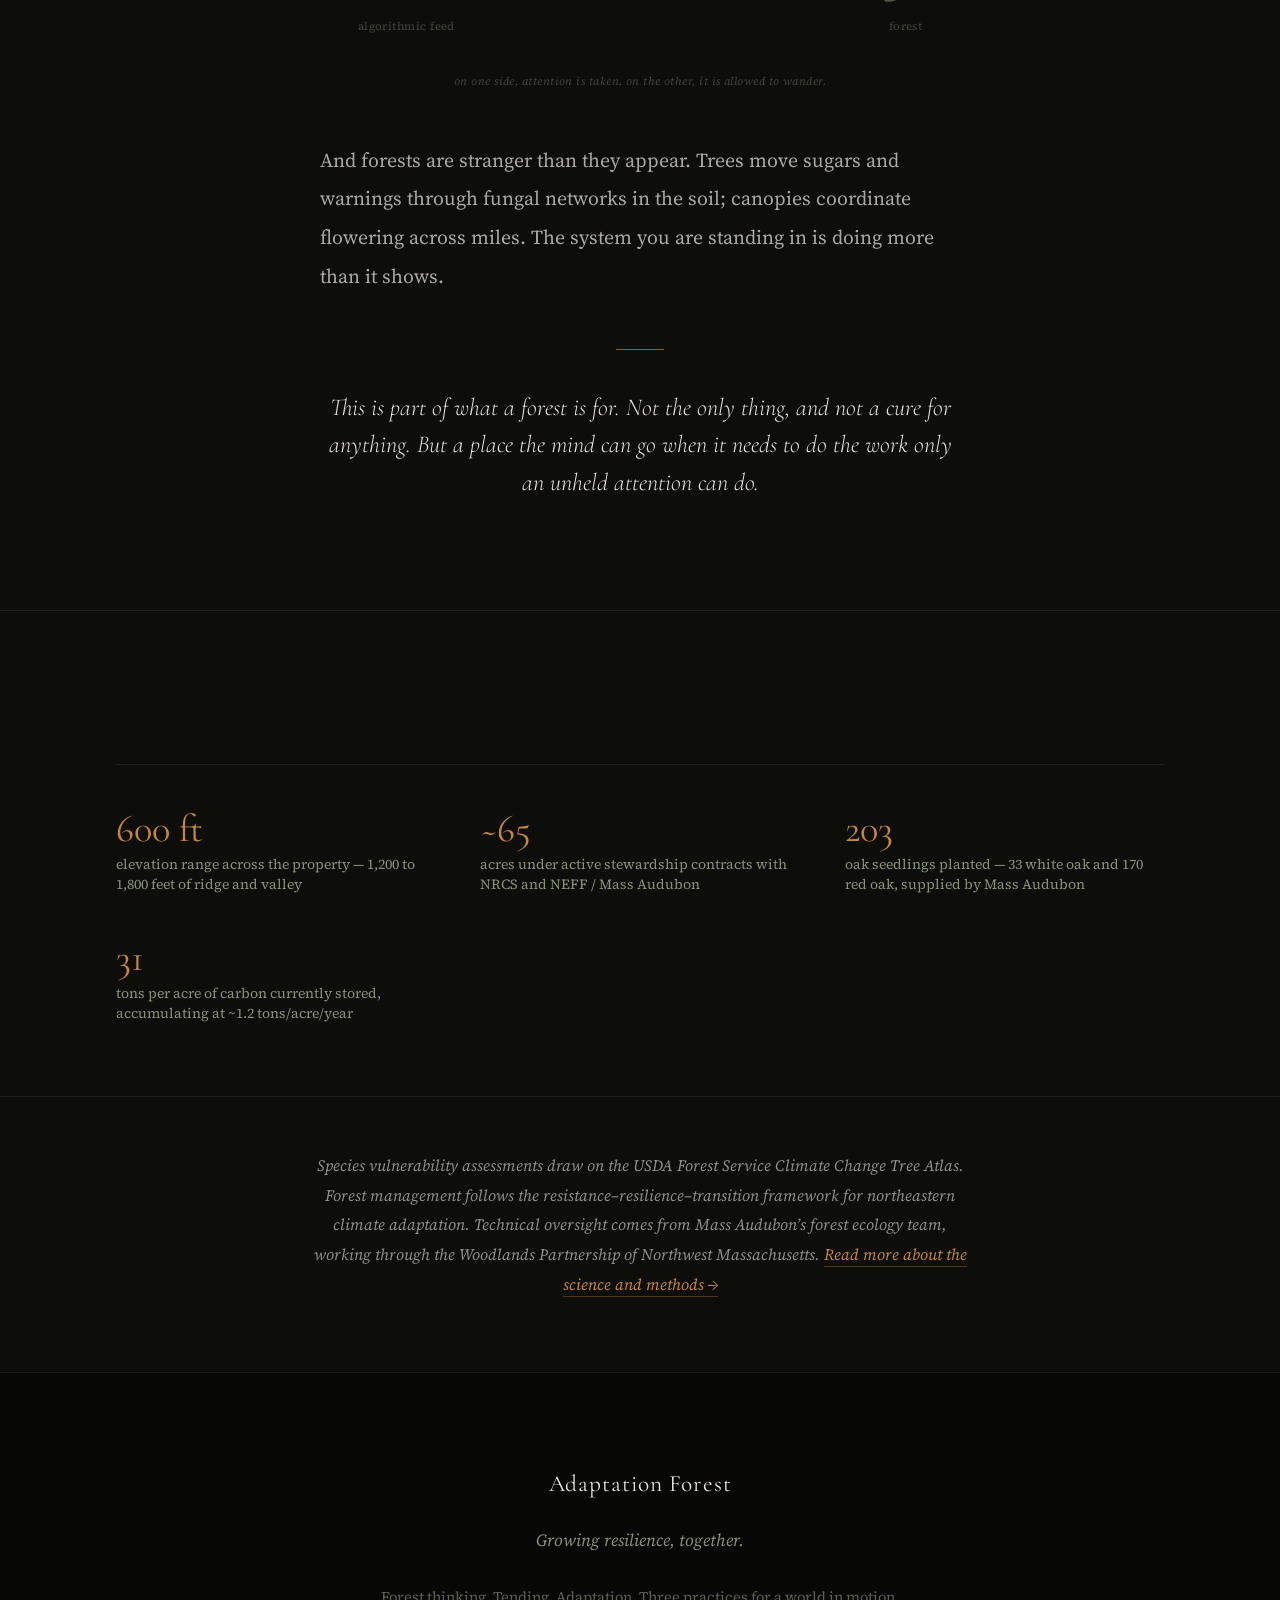
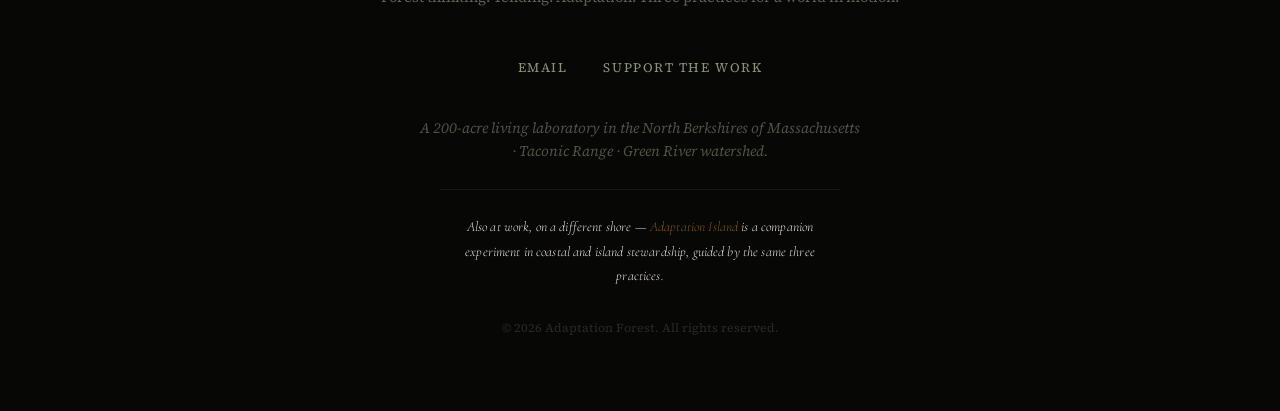
==== commit e66c1ca3: "Expand seasonal copy with work + ecology details; move attention section below Gather - "This season" ====
--- a/index.html
+++ b/index.html
@@ -227,6 +227,484 @@
       <p class="reveal">Forest thinking. Tending. Adaptation. Three practices for a world that needs all of them.</p>
     </div>
   </div>
+
+  <!-- ============================================================
+       THIS SEASON
+       Auto-generated: js/main.js reads the visitor's local date, picks
+       the current meteorological season, and swaps in generic copy for
+       it (see SEASONAL_CONTENT in main.js). No manual updates needed.
+       The text below is a no-JS fallback only.
+       ============================================================ -->
+  <section class="seasonal-note" aria-label="This season at Adaptation Forest">
+    <div class="container">
+      <div class="seasonal-note__inner">
+        <p class="seasonal-note__dateline" id="seasonal-dateline"></p>
+        <h2 class="seasonal-note__heading">This season</h2>
+        <p class="seasonal-note__body reveal" id="seasonal-body">The work here follows the forest's own calendar: invasive species removal and crop-tree release in spring, monitoring and trail maintenance through summer, planting and stand-improvement thinning in autumn, and heavier logging once the ground freezes in winter. There is always something happening — it just depends on the season.</p>
+      </div>
+    </div>
+  </section>
+
+  <!-- ============================================================
+       01 — The Forest
+       ============================================================ -->
+  <section id="forest" class="section section--forest">
+    <div class="container">
+      <span class="section-num reveal" aria-hidden="true">01</span>
+      <div class="section-grid">
+
+        <div class="section-text">
+          <h2 class="section-title reveal">The Forest</h2>
+          <p class="section-lead reveal">Two hundred acres of northeastern hardwood forest, rising from 1,200 to nearly 1,800 feet in elevation.</p>
+          <p class="reveal">Red maple, sugar maple, white ash, red oak, birch, beech — the full cast of a northern hardwood forest, each species facing its own reckoning with a changing climate. Some of these trees are well-suited for what's coming. Others are not.</p>
+          <p class="reveal">The emerald ash borer is already here. Beech bark disease is pervasive. The Norway spruce planted decades ago are falling to wind they weren't bred to withstand. This forest is not a wilderness — it's a working landscape shaped by centuries of human use, from Indigenous stewardship to colonial agriculture to industrial logging to, now, something new.</p>
+          <p class="reveal">Adaptation Forest is an ongoing experiment in how to steward this land through the transition ahead — using the best available science, a willingness to intervene where necessary, and the humility to step back where the forest knows better than we do.</p>
+          <p class="reveal">The forest is not only trees. Barred owls mark the extent of old-growth patches; brook trout in the headwater streams gauge water quality more reliably than any test kit; wood thrush calling from the interior signal that the forest is large enough to hold them. <a href="pages/wildlife.html" class="inline-link">Read more about the wildlife →</a></p>
+          <p class="reveal">Understanding what lives here — and what it needs — is where any serious work on this land begins.</p>
+          <p class="reveal">Work here is coordinated with the USDA Natural Resources Conservation Service, the New England Forestry Foundation, and Mass Audubon's forest ecology team.</p>
+          <a href="pages/forest.html" class="go-deeper reveal">Go Deeper</a>
+        </div>
+
+        <!-- SVG: Forest cross-section — roots, trunks, canopy, mycelial network -->
+        <div class="section-visual">
+          <div class="illus-wrap svg-animate">
+            <svg class="section-illus illus--forest" viewBox="0 0 580 420"
+                 aria-label="Cross-section of forest showing canopy, trunks, root systems, and mycelial network"
+                 role="img">
+
+              <!-- CANOPY CROWNS -->
+              <!-- Tree 1: birch, narrow oval -->
+              <ellipse class="draw" cx="72"  cy="92"  rx="32" ry="48"/>
+              <!-- Tree 2: oak, broad irregular -->
+              <path class="draw" d="M 148,178 Q 138,125 160,96 Q 180,68 210,65 Q 240,68 260,96 Q 282,125 272,178"/>
+              <!-- Tree 3: conifer, layered triangles -->
+              <path class="draw" d="M 318,175 L 348,120 L 378,175"/>
+              <path class="draw" d="M 326,142 L 348,98  L 370,142"/>
+              <path class="draw" d="M 332,112 L 348,78  L 364,112"/>
+              <!-- Tree 4: maple, rounded dense -->
+              <path class="draw" d="M 412,180 Q 402,138 422,108 Q 438,85 460,82 Q 482,85 498,108 Q 518,138 508,180"/>
+              <!-- Tree 5: beech, high open crown -->
+              <path class="draw" d="M 528,188 Q 522,152 530,122 Q 538,96 552,88 Q 565,82 578,90"/>
+              <path class="draw" d="M 552,88 Q 548,70 544,55"/>
+              <path class="draw" d="M 552,88 Q 560,68 566,54"/>
+
+              <!-- TRUNKS -->
+              <line class="draw" x1="68"  y1="140" x2="68"  y2="230" stroke-width="5"/>
+              <line class="draw" x1="76"  y1="140" x2="76"  y2="230" stroke-width="1"/>
+              <line class="draw" x1="204" y1="178" x2="200" y2="230" stroke-width="9"/>
+              <line class="draw" x1="218" y1="178" x2="220" y2="230" stroke-width="2"/>
+              <line class="draw" x1="345" y1="175" x2="344" y2="230" stroke-width="6"/>
+              <line class="draw" x1="456" y1="180" x2="455" y2="230" stroke-width="8"/>
+              <line class="draw" x1="550" y1="188" x2="550" y2="230" stroke-width="5"/>
+
+              <!-- GROUND LINE -->
+              <line class="draw" x1="0" y1="230" x2="580" y2="230" stroke-width="1.5"/>
+
+              <!-- ROOT SYSTEMS -->
+              <!-- Tree 1 roots -->
+              <path class="draw" d="M 68,230 Q 52,252 36,278 Q 26,296 18,316"/>
+              <path class="draw" d="M 72,230 Q 88,255 98,282 Q 104,300 96,322"/>
+              <path class="draw" d="M 18,316 Q 8,328 4,340"/>
+              <path class="draw" d="M 18,316 Q 22,334 30,348"/>
+              <!-- Tree 2 roots -->
+              <path class="draw" d="M 202,230 Q 178,254 158,282 Q 144,302 136,324"/>
+              <path class="draw" d="M 210,230 Q 210,260 208,292 Q 206,316 204,340"/>
+              <path class="draw" d="M 218,230 Q 238,255 252,282 Q 260,300 254,322"/>
+              <!-- Tree 3 roots -->
+              <path class="draw" d="M 342,230 Q 322,254 306,282 Q 295,300 292,322"/>
+              <path class="draw" d="M 348,230 Q 368,256 382,284 Q 390,302 385,324"/>
+              <!-- Tree 4 roots -->
+              <path class="draw" d="M 452,230 Q 432,254 416,282 Q 406,300 404,322"/>
+              <path class="draw" d="M 460,230 Q 460,260 458,292"/>
+              <path class="draw" d="M 468,230 Q 486,256 498,282 Q 506,298 500,318"/>
+              <!-- Tree 5 roots -->
+              <path class="draw" d="M 547,230 Q 530,254 518,280 Q 510,298 512,318"/>
+              <path class="draw" d="M 554,230 Q 568,255 576,280 Q 580,296 575,312"/>
+
+              <!-- MYCELIAL NETWORK (thin threads connecting root zones) -->
+              <path class="draw" stroke-width="0.6" opacity="0.7"
+                d="M 20,316 Q 60,330 96,322 Q 136,314 158,330 Q 180,342 204,338 Q 228,332 254,320 Q 280,308 292,320 Q 308,334 330,338 Q 355,342 382,328 Q 405,316 404,322 Q 408,330 430,340 Q 455,348 498,325"/>
+              <path class="draw" stroke-width="0.6" opacity="0.55"
+                d="M 36,278 Q 80,295 118,290 Q 155,285 175,298 Q 200,312 230,305 Q 262,298 290,308 Q 318,318 350,308 Q 378,298 406,305 Q 432,312 462,300 Q 492,288 516,296"/>
+              <path class="draw" stroke-width="0.5" opacity="0.4"
+                d="M 4,340 Q 50,355 96,348 Q 145,340 180,358 Q 210,370 250,362 Q 285,354 315,364 Q 345,374 378,362 Q 408,350 440,360 Q 468,368 500,355 Q 525,344 552,350"/>
+            </svg>
+          </div>
+        </div>
+
+      </div>
+    </div>
+  </section>
+
+  <!-- ============================================================
+       02 — The Practice
+       ============================================================ -->
+  <section id="practice" class="section section--practice">
+    <div class="container">
+      <span class="section-num reveal" aria-hidden="true">02</span>
+      <div class="section-grid section-grid--flip">
+
+        <!-- SVG: Exploded axonometric shelter diagram -->
+        <div class="section-visual">
+          <div class="illus-wrap svg-animate">
+            <svg class="section-illus illus--practice" viewBox="0 0 480 440"
+                 aria-label="Exploded axonometric diagram of off-grid shelter with solar panel, rain catchment, and composting system"
+                 role="img">
+
+              <!-- BACKGROUND TREES -->
+              <line class="draw" x1="60"  y1="340" x2="60"  y2="220" stroke-width="3"/>
+              <path class="draw" d="M 38,260 L 60,210 L 82,260"/>
+              <path class="draw" d="M 42,240 L 60,198 L 78,240"/>
+              <line class="draw" x1="430" y1="340" x2="430" y2="215" stroke-width="3"/>
+              <path class="draw" d="M 408,256 L 430,205 L 452,256"/>
+              <path class="draw" d="M 412,236 L 430,193 L 448,236"/>
+
+              <!-- SHED — perspective sketch -->
+              <!-- Front face -->
+              <path class="draw" d="M 155,210 L 155,328 L 335,328 L 335,210"/>
+              <!-- Side face (right, partial depth) -->
+              <path class="draw" d="M 335,210 L 372,228 L 372,328 L 335,328"/>
+              <!-- Roof front edge -->
+              <line class="draw" x1="155" y1="210" x2="245" y2="158" stroke-width="1.5"/>
+              <line class="draw" x1="335" y1="210" x2="245" y2="158" stroke-width="1.5"/>
+              <!-- Roof side ridge -->
+              <line class="draw" x1="245" y1="158" x2="282" y2="175" stroke-width="1.2"/>
+              <line class="draw" x1="372" y1="228" x2="282" y2="175" stroke-width="1"/>
+              <!-- Roof plane right (dashed back edge) -->
+              <line class="draw dash" x1="282" y1="175" x2="372" y2="228" stroke-width="0.8"/>
+
+              <!-- Door -->
+              <path class="draw" d="M 215,328 L 215,268 L 280,268 L 280,328"/>
+              <!-- Window -->
+              <path class="draw" d="M 165,228 L 165,268 L 205,268 L 205,228 Z"/>
+              <line class="draw" x1="185" y1="228" x2="185" y2="268" stroke-width="0.7"/>
+              <line class="draw" x1="165" y1="248" x2="205" y2="248" stroke-width="0.7"/>
+
+              <!-- SOLAR PANEL — floating above roof (exploded) -->
+              <!-- Panel parallelogram -->
+              <path class="draw" d="M 160,78 L 264,56 L 366,78 L 262,100 Z"/>
+              <!-- Panel grid lines -->
+              <line class="draw" x1="210" y1="66" x2="308" y2="88" stroke-width="0.6"/>
+              <line class="draw" x1="264" y1="56" x2="264" y2="100" stroke-width="0.6"/>
+              <!-- Explode lines (dashed) from panel to roof -->
+              <line class="draw dash" x1="205" y1="98"  x2="195" y2="168" stroke-width="0.8"/>
+              <line class="draw dash" x1="318" y1="88"  x2="330" y2="170" stroke-width="0.8"/>
+              <!-- Label -->
+              <text class="illus-label" x="380" y="82">solar</text>
+
+              <!-- RAIN BARREL — right side (exploded) -->
+              <!-- Gutter line from roof -->
+              <path class="draw" d="M 372,260 Q 400,260 408,268"/>
+              <!-- Barrel body -->
+              <path class="draw" d="M 408,258 L 408,312 Q 408,318 420,318 Q 432,318 432,312 L 432,258 Q 432,252 420,252 Q 408,252 408,258 Z"/>
+              <!-- Barrel bands -->
+              <line class="draw" x1="408" y1="272" x2="432" y2="272" stroke-width="0.8"/>
+              <line class="draw" x1="408" y1="298" x2="432" y2="298" stroke-width="0.8"/>
+              <!-- Downspout -->
+              <line class="draw" x1="372" y1="228" x2="372" y2="260" stroke-width="0.8"/>
+              <text class="illus-label" x="438" y="285">rain</text>
+
+              <!-- COMPOST BIN — left side (exploded) -->
+              <!-- Open-top box -->
+              <path class="draw" d="M 86,272 L 86,330 L 136,330 L 136,272 L 86,272"/>
+              <!-- Slats / texture lines -->
+              <line class="draw" x1="100" y1="272" x2="100" y2="330" stroke-width="0.6"/>
+              <line class="draw" x1="114" y1="272" x2="114" y2="330" stroke-width="0.6"/>
+              <line class="draw" x1="128" y1="272" x2="128" y2="330" stroke-width="0.6"/>
+              <!-- Connection line to shed (dashed) -->
+              <line class="draw dash" x1="136" y1="302" x2="155" y2="310" stroke-width="0.8"/>
+              <text class="illus-label" x="68" y="265">compost</text>
+
+              <!-- Ground line -->
+              <line class="draw" x1="60" y1="340" x2="420" y2="340" stroke-width="1"/>
+            </svg>
+          </div>
+        </div>
+
+        <div class="section-text">
+          <h2 class="section-title reveal">The Practice</h2>
+          <p class="section-lead reveal">The first structures are simple. Everything else is what they make possible.</p>
+          <p class="reveal">A shed, a lean-to for shade and rain, tent platforms nested among the trees. Battery-powered chainsaws and brush cutters, a gas saw for the big trees, portable solar keeping everything charged. This is the starting vocabulary of a larger conversation.</p>
+          <p class="reveal">What comes next is more ambitious: a barn and workshop, a portable sawmill turning the property's own timber into building material, a series of small off-grid cabins dispersed through the forest — non-permanent, built mostly from wood harvested on site, designed with large windows that make the canopy feel like it's in the room with you.</p>
+          <p class="reveal">The practice is care — applied not just to trees but to the systems that let us inhabit a landscape without degrading it.</p>
+          <a href="pages/practice.html" class="go-deeper reveal">Go Deeper</a>
+        </div>
+
+      </div>
+    </div>
+  </section>
+
+  <!-- ============================================================
+       03 — Art in the Forest
+       ============================================================ -->
+  <section id="art" class="section section--art">
+    <div class="container">
+      <span class="section-num reveal" aria-hidden="true">03</span>
+      <div class="section-grid">
+
+        <div class="section-text">
+          <h2 class="section-title reveal">Art in the Forest</h2>
+          <p class="section-lead reveal">Art made in a forest is art made with a collaborator that doesn't hold still.</p>
+          <p class="reveal">The art practice here is just beginning. The first piece is small: colored rope radiating from a single point on a fallen ash tree, catching light between the standing trunks — a family installation from summer 2022. The choice of a fallen ash is not incidental. The forest is full of ash in various states of decline, and whatever comes next here starts with noticing what's already on the ground.</p>
+          <p class="reveal">A well-tended forest is already a work of art. What's taking shape here extends that logic — land art, light work, and ephemeral installations grown from specific knowledge of specific places. Forest thinking sees no line between the aesthetic and the ecological. Both require the same quality of attention.</p>
+          <a href="pages/art.html" class="go-deeper reveal">Go Deeper</a>
+        </div>
+
+        <!-- SVG: Fibonacci spiral of leaf shapes, dissolving at edges -->
+        <div class="section-visual">
+          <div class="illus-wrap svg-animate">
+            <svg class="section-illus illus--art" viewBox="0 0 380 380"
+                 aria-label="Spiral of leaf shapes dissolving into scattered leaves, suggesting land art and natural entropy"
+                 role="img">
+              <defs>
+                <!-- Leaf shape: almond, major axis vertical -->
+                <path id="lf"  d="M 0,-10 C 5.5,-5 5.5,5 0,10 C -5.5,5 -5.5,-5 0,-10 Z"/>
+                <path id="lfs" d="M 0,-7.5 C 4,-4 4,4 0,7.5 C -4,4 -4,-4 0,-7.5 Z"/>
+                <path id="lfxs" d="M 0,-5.5 C 3,-3 3,3 0,5.5 C -3,3 -3,-3 0,-5.5 Z"/>
+              </defs>
+
+              <!-- Center mark -->
+              <circle class="draw" cx="190" cy="190" r="2.5" fill="currentColor" stroke="none"/>
+
+              <!-- Fibonacci/golden-angle leaf spiral (30 leaves) -->
+              <!-- Inner ring — tight, full opacity -->
+              <use class="draw" href="#lf" transform="translate(166,212) rotate(228)"/>
+              <use class="draw" href="#lf" transform="translate(194,155) rotate(6)"/>
+              <use class="draw" href="#lf" transform="translate(224,234) rotate(143)"/>
+              <use class="draw" href="#lf" transform="translate(126,181) rotate(280)"/>
+              <use class="draw" href="#lf" transform="translate(251,152) rotate(58)"/>
+              <use class="draw" href="#lf" transform="translate(170,268) rotate(195)"/>
+              <use class="draw" href="#lf" transform="translate(151,115) rotate(333)"/>
+              <use class="draw" href="#lf" transform="translate(276,222) rotate(110)"/>
+
+              <!-- Mid ring — spreading out -->
+              <use class="draw" href="#lf" transform="translate(100,228) rotate(248)" opacity="0.85"/>
+              <use class="draw" href="#lf" transform="translate(233,97)  rotate(25)"  opacity="0.85"/>
+              <use class="draw" href="#lf" transform="translate(223,293) rotate(163)" opacity="0.85"/>
+              <use class="draw" href="#lf" transform="translate(93,135)  rotate(300)" opacity="0.85"/>
+              <use class="draw" href="#lf" transform="translate(304,166) rotate(78)"  opacity="0.85"/>
+              <use class="draw" href="#lf" transform="translate(121,290) rotate(215)" opacity="0.85"/>
+              <use class="draw" href="#lf" transform="translate(174,67)  rotate(353)" opacity="0.85"/>
+              <use class="draw" href="#lf" transform="translate(289,274) rotate(130)" opacity="0.75"/>
+
+              <!-- Outer ring — beginning to scatter and fade -->
+              <use class="draw" href="#lfs" transform="translate(57,197)  rotate(268)" opacity="0.6"/>
+              <use class="draw" href="#lfs" transform="translate(287,94)  rotate(45)"  opacity="0.6"/>
+              <use class="draw" href="#lfs" transform="translate(184,332) rotate(183)" opacity="0.6"/>
+              <use class="draw" href="#lfs" transform="translate(97,80)   rotate(320)" opacity="0.6"/>
+              <use class="draw" href="#lfs" transform="translate(337,210) rotate(98)"  opacity="0.55"/>
+              <use class="draw" href="#lfs" transform="translate(66,278)  rotate(235)" opacity="0.5"/>
+              <use class="draw" href="#lfs" transform="translate(224,38)  rotate(13)"  opacity="0.5"/>
+              <use class="draw" href="#lfs" transform="translate(269,328) rotate(150)" opacity="0.45"/>
+
+              <!-- Dissolving edge — very scattered, very faint -->
+              <use class="draw" href="#lfxs" transform="translate(28,148)  rotate(288)" opacity="0.3"/>
+              <use class="draw" href="#lfxs" transform="translate(340,122) rotate(66)"  opacity="0.28"/>
+              <use class="draw" href="#lfxs" transform="translate(330,290) rotate(170)" opacity="0.25"/>
+              <use class="draw" href="#lfxs" transform="translate(38,320)  rotate(250)" opacity="0.22"/>
+              <use class="draw" href="#lfxs" transform="translate(196,16)  rotate(358)" opacity="0.20"/>
+              <use class="draw" href="#lfxs" transform="translate(355,180) rotate(118)" opacity="0.18"/>
+            </svg>
+          </div>
+        </div>
+
+      </div>
+    </div>
+  </section>
+
+  <!-- ============================================================
+       04 — The Garden
+       ============================================================ -->
+  <section id="garden" class="section section--garden">
+    <div class="container">
+      <span class="section-num reveal" aria-hidden="true">04</span>
+      <div class="section-grid section-grid--flip">
+
+        <!-- SVG: 7-layer food forest cross-section -->
+        <div class="section-visual">
+          <div class="illus-wrap svg-animate">
+            <svg class="section-illus illus--garden" viewBox="0 0 560 420"
+                 aria-label="Seven-layer food forest cross-section: canopy, understory, shrub, herbaceous, ground cover, vine, and root layers"
+                 role="img">
+
+              <!-- LAYER GUIDE LINES (dashed horizontal) -->
+              <line class="draw dash" x1="10" y1="90"  x2="460" y2="90"  stroke-width="0.7" opacity="0.5"/>
+              <line class="draw dash" x1="10" y1="175" x2="460" y2="175" stroke-width="0.7" opacity="0.5"/>
+              <line class="draw dash" x1="10" y1="232" x2="460" y2="232" stroke-width="0.7" opacity="0.5"/>
+              <line class="draw dash" x1="10" y1="278" x2="460" y2="278" stroke-width="0.7" opacity="0.5"/>
+              <line class="draw dash" x1="10" y1="308" x2="460" y2="308" stroke-width="0.7" opacity="0.5"/>
+
+              <!-- GROUND LINE -->
+              <line class="draw" x1="0" y1="322" x2="560" y2="322" stroke-width="1.4"/>
+
+              <!-- CANOPY TREES -->
+              <!-- Canopy tree 1 (left) — tall, spreading crown -->
+              <line class="draw" x1="118" y1="322" x2="118" y2="148" stroke-width="7"/>
+              <path class="draw" d="M 55,148 Q 48,100 68,70 Q 88,45 118,40 Q 148,45 168,70 Q 188,100 181,148 Z"/>
+              <!-- Canopy tree 2 (right) -->
+              <line class="draw" x1="390" y1="322" x2="390" y2="138" stroke-width="8"/>
+              <path class="draw" d="M 320,138 Q 314,88 336,58 Q 358,32 390,28 Q 422,32 444,58 Q 466,88 460,138 Z"/>
+
+              <!-- UNDERSTORY TREE (center) -->
+              <line class="draw" x1="258" y1="322" x2="258" y2="198" stroke-width="5"/>
+              <path class="draw" d="M 210,198 Q 205,158 222,132 Q 238,110 258,106 Q 278,110 294,132 Q 311,158 306,198 Z"/>
+
+              <!-- Second understory (left-center) -->
+              <line class="draw" x1="188" y1="322" x2="188" y2="208" stroke-width="3"/>
+              <ellipse class="draw" cx="188" cy="185" rx="28" ry="26"/>
+
+              <!-- SHRUBS (small rounded mounds at ground) -->
+              <path class="draw" d="M 50,322  Q 42,298 55,290 Q 68,298 60,322"/>
+              <path class="draw" d="M 160,322 Q 150,300 165,293 Q 180,300 170,322"/>
+              <path class="draw" d="M 320,322 Q 308,296 325,286 Q 342,296 332,322"/>
+              <path class="draw" d="M 445,322 Q 436,300 450,292 Q 464,300 455,322"/>
+
+              <!-- HERBACEOUS LAYER — undulating line -->
+              <path class="draw" stroke-width="0.8" opacity="0.8"
+                d="M 28,316 Q 42,308 56,316 Q 70,324 84,316 Q 98,308 112,316 Q 126,324 140,316 Q 154,308 168,316 Q 182,324 196,316 Q 210,308 224,316 Q 238,324 252,316 Q 266,308 280,316 Q 294,324 308,316 Q 322,308 336,316 Q 350,324 364,316 Q 378,308 392,316 Q 406,324 420,316 Q 434,308 448,316"/>
+
+              <!-- VINE climbing up right canopy tree -->
+              <path class="draw dash" stroke-width="0.9"
+                d="M 390,322 Q 398,290 386,255 Q 374,220 392,185 Q 406,158 395,128"/>
+
+              <!-- ROOT SYSTEMS -->
+              <!-- Canopy tree 1 -->
+              <path class="draw" d="M 114,322 Q 94,344 74,368"/>
+              <path class="draw" d="M 118,322 Q 115,350 112,378"/>
+              <path class="draw" d="M 122,322 Q 142,345 158,368"/>
+              <!-- Canopy tree 2 -->
+              <path class="draw" d="M 386,322 Q 366,344 348,368"/>
+              <path class="draw" d="M 390,322 Q 388,350 385,378"/>
+              <path class="draw" d="M 394,322 Q 414,345 428,368"/>
+              <!-- Understory -->
+              <path class="draw" d="M 255,322 Q 242,342 230,360"/>
+              <path class="draw" d="M 261,322 Q 272,342 282,358"/>
+
+              <!-- LAYER LABELS -->
+              <text class="illus-label" x="476" y="48"  >canopy</text>
+              <text class="illus-label" x="476" y="165" >understory</text>
+              <text class="illus-label" x="476" y="222" >shrub</text>
+              <text class="illus-label" x="476" y="268" >herbaceous</text>
+              <text class="illus-label" x="476" y="302" >ground</text>
+              <text class="illus-label" x="476" y="350" >root</text>
+              <!-- Vertical label connector lines -->
+              <line x1="470" y1="52"  x2="470" y2="308" stroke="currentColor" stroke-width="0.4" opacity="0.3"/>
+            </svg>
+          </div>
+        </div>
+
+        <div class="section-text">
+          <h2 class="section-title reveal">The Garden</h2>
+          <p class="section-lead reveal">A garden is taking root.</p>
+          <p class="reveal">Somewhere between the wild forest and the cultivated row lies the food forest — a designed ecosystem that produces food, medicine, and habitat by mimicking the structure of a natural woodland. At Adaptation Forest, we're planning an intensive cultivation zone that draws on permaculture, agroforestry, and traditional ecological knowledge.</p>
+          <p class="reveal">The garden will be small in footprint but deep in design — seven layers of productive planting, from canopy nut trees down to root crops, integrated with native medicinal species, seed-saving programs, and soil-building practices.</p>
+          <p class="reveal">Every planting decision is also a climate adaptation decision — and a commitment that looks decades into the future.</p>
+          <a href="pages/garden.html" class="go-deeper reveal">Go Deeper</a>
+        </div>
+
+      </div>
+    </div>
+  </section>
+
+  <!-- ============================================================
+       05 — Gather
+       ============================================================ -->
+  <section id="gather" class="section section--gather">
+    <div class="container">
+      <span class="section-num reveal" aria-hidden="true">05</span>
+      <div class="section-grid">
+
+        <div class="section-text">
+          <h2 class="section-title reveal">Gather</h2>
+          <p class="section-lead reveal">A forest this size can hold more than trees. It can hold a community.</p>
+          <p class="reveal">We envision Adaptation Forest as a place where people come together — for guided walks that read the landscape like a text, for performances staged among the trees, for workshops on everything from chainsaw use to bird identification to mushroom cultivation.</p>
+          <p class="reveal">The trail network connects a series of natural gathering spaces: stream crossings, rocky outcrops with seasonal views, the remnants of old stone walls that mark where pasture once met forest. These are places where a small audience can sit on the ground and listen — to a musician, a scientist, a poet, or just the forest itself.</p>
+          <p class="reveal">This is care in its most human form — showing up, paying attention, and sharing what you notice.</p>
+          <a href="pages/gather.html" class="go-deeper reveal">Go Deeper</a>
+        </div>
+
+        <!-- SVG: Bird's-eye view of people in circle in a forest clearing -->
+        <div class="section-visual">
+          <div class="illus-wrap svg-animate">
+            <svg class="section-illus illus--gather" viewBox="0 0 380 380"
+                 aria-label="Bird's-eye view of people sitting in a circle in a forest clearing, surrounded by tree canopies"
+                 role="img">
+
+              <!-- TREE CANOPIES (circles from above) -->
+              <!-- Outer ring of trees surrounding the clearing -->
+              <circle class="draw" cx="68"  cy="72"  r="52"/>
+              <circle class="draw" cx="48"  cy="55"  r="28" opacity="0.5"/>
+              <circle class="draw" cx="165" cy="42"  r="45"/>
+              <circle class="draw" cx="180" cy="30"  r="24" opacity="0.5"/>
+              <circle class="draw" cx="295" cy="50"  r="48"/>
+              <circle class="draw" cx="310" cy="38"  r="26" opacity="0.45"/>
+              <circle class="draw" cx="345" cy="145" r="44"/>
+              <circle class="draw" cx="358" cy="160" r="22" opacity="0.5"/>
+              <circle class="draw" cx="340" cy="280" r="48"/>
+              <circle class="draw" cx="352" cy="295" r="25" opacity="0.45"/>
+              <circle class="draw" cx="255" cy="345" r="42"/>
+              <circle class="draw" cx="240" cy="355" r="22" opacity="0.5"/>
+              <circle class="draw" cx="130" cy="348" r="46"/>
+              <circle class="draw" cx="115" cy="358" r="24" opacity="0.45"/>
+              <circle class="draw" cx="35"  cy="278" r="50"/>
+              <circle class="draw" cx="22"  cy="292" r="28" opacity="0.5"/>
+              <circle class="draw" cx="30"  cy="168" r="44"/>
+              <circle class="draw" cx="18"  cy="155" r="22" opacity="0.45"/>
+
+              <!-- CLEARING EDGE (implied circle) -->
+              <circle class="draw" cx="190" cy="190" r="95" stroke-width="0.5" opacity="0.3"/>
+
+              <!-- CAMPFIRE / FOCAL POINT at center -->
+              <circle class="draw" cx="190" cy="190" r="5" stroke-width="1.5"/>
+              <path class="draw" d="M 190,183 Q 187,176 190,172 Q 193,176 190,183"/>
+              <path class="draw" d="M 186,184 Q 181,178 184,173 Q 188,178 186,184"/>
+              <path class="draw" d="M 194,184 Q 199,178 196,173 Q 192,178 194,184"/>
+
+              <!-- FIGURES sitting in a circle (radius ~65, 12 figures) -->
+              <!-- Each figure: small circle (head) + short line (body, angled toward center) -->
+              <!-- 0° -->
+              <circle class="draw" cx="255" cy="190" r="4.5"/>
+              <line  class="draw" x1="255" y1="194" x2="248" y2="200" stroke-width="1"/>
+              <!-- 30° -->
+              <circle class="draw" cx="246" cy="222" r="4.5"/>
+              <line  class="draw" x1="244" y1="226" x2="236" y2="230" stroke-width="1"/>
+              <!-- 60° -->
+              <circle class="draw" cx="222" cy="246" r="4.5"/>
+              <line  class="draw" x1="219" y1="249" x2="212" y2="251" stroke-width="1"/>
+              <!-- 90° -->
+              <circle class="draw" cx="190" cy="255" r="4.5"/>
+              <line  class="draw" x1="190" y1="260" x2="190" y2="252" stroke-width="1"/>
+              <!-- 120° -->
+              <circle class="draw" cx="158" cy="246" r="4.5"/>
+              <line  class="draw" x1="155" y1="249" x2="162" y2="251" stroke-width="1"/>
+              <!-- 150° -->
+              <circle class="draw" cx="134" cy="222" r="4.5"/>
+              <line  class="draw" x1="132" y1="226" x2="140" y2="230" stroke-width="1"/>
+              <!-- 180° -->
+              <circle class="draw" cx="125" cy="190" r="4.5"/>
+              <line  class="draw" x1="125" y1="194" x2="132" y2="200" stroke-width="1"/>
+              <!-- 210° -->
+              <circle class="draw" cx="134" cy="158" r="4.5"/>
+              <line  class="draw" x1="132" y1="154" x2="140" y2="150" stroke-width="1"/>
+              <!-- 240° -->
+              <circle class="draw" cx="158" cy="134" r="4.5"/>
+              <line  class="draw" x1="155" y1="131" x2="162" y2="129" stroke-width="1"/>
+              <!-- 270° -->
+              <circle class="draw" cx="190" cy="125" r="4.5"/>
+              <line  class="draw" x1="190" y1="121" x2="190" y2="129" stroke-width="1"/>
+              <!-- 300° -->
+              <circle class="draw" cx="222" cy="134" r="4.5"/>
+              <line  class="draw" x1="225" y1="131" x2="218" y2="129" stroke-width="1"/>
+              <!-- 330° -->
+              <circle class="draw" cx="246" cy="158" r="4.5"/>
+              <line  class="draw" x1="248" y1="154" x2="240" y2="150" stroke-width="1"/>
+            </svg>
+          </div>
+        </div>
+
+      </div>
+    </div>
+  </section>
 
   <!-- ============================================================
        A Note on Attention
@@ -419,484 +897,6 @@
   </section>
 
   <!-- ============================================================
-       THIS SEASON
-       Auto-generated: js/main.js reads the visitor's local date, picks
-       the current meteorological season, and swaps in generic copy for
-       it (see SEASONAL_CONTENT in main.js). No manual updates needed.
-       The text below is a no-JS fallback only.
-       ============================================================ -->
-  <section class="seasonal-note" aria-label="This season at Adaptation Forest">
-    <div class="container">
-      <div class="seasonal-note__inner">
-        <p class="seasonal-note__dateline" id="seasonal-dateline"></p>
-        <h2 class="seasonal-note__heading">This season</h2>
-        <p class="seasonal-note__body reveal" id="seasonal-body">The work here follows the forest's own calendar: invasive species removal and crop-tree release in spring, monitoring and trail maintenance through summer, planting and stand-improvement thinning in autumn, and heavier logging once the ground freezes in winter. There is always something happening — it just depends on the season.</p>
-      </div>
-    </div>
-  </section>
-
-  <!-- ============================================================
-       01 — The Forest
-       ============================================================ -->
-  <section id="forest" class="section section--forest">
-    <div class="container">
-      <span class="section-num reveal" aria-hidden="true">01</span>
-      <div class="section-grid">
-
-        <div class="section-text">
-          <h2 class="section-title reveal">The Forest</h2>
-          <p class="section-lead reveal">Two hundred acres of northeastern hardwood forest, rising from 1,200 to nearly 1,800 feet in elevation.</p>
-          <p class="reveal">Red maple, sugar maple, white ash, red oak, birch, beech — the full cast of a northern hardwood forest, each species facing its own reckoning with a changing climate. Some of these trees are well-suited for what's coming. Others are not.</p>
-          <p class="reveal">The emerald ash borer is already here. Beech bark disease is pervasive. The Norway spruce planted decades ago are falling to wind they weren't bred to withstand. This forest is not a wilderness — it's a working landscape shaped by centuries of human use, from Indigenous stewardship to colonial agriculture to industrial logging to, now, something new.</p>
-          <p class="reveal">Adaptation Forest is an ongoing experiment in how to steward this land through the transition ahead — using the best available science, a willingness to intervene where necessary, and the humility to step back where the forest knows better than we do.</p>
-          <p class="reveal">The forest is not only trees. Barred owls mark the extent of old-growth patches; brook trout in the headwater streams gauge water quality more reliably than any test kit; wood thrush calling from the interior signal that the forest is large enough to hold them. <a href="pages/wildlife.html" class="inline-link">Read more about the wildlife →</a></p>
-          <p class="reveal">Understanding what lives here — and what it needs — is where any serious work on this land begins.</p>
-          <p class="reveal">Work here is coordinated with the USDA Natural Resources Conservation Service, the New England Forestry Foundation, and Mass Audubon's forest ecology team.</p>
-          <a href="pages/forest.html" class="go-deeper reveal">Go Deeper</a>
-        </div>
-
-        <!-- SVG: Forest cross-section — roots, trunks, canopy, mycelial network -->
-        <div class="section-visual">
-          <div class="illus-wrap svg-animate">
-            <svg class="section-illus illus--forest" viewBox="0 0 580 420"
-                 aria-label="Cross-section of forest showing canopy, trunks, root systems, and mycelial network"
-                 role="img">
-
-              <!-- CANOPY CROWNS -->
-              <!-- Tree 1: birch, narrow oval -->
-              <ellipse class="draw" cx="72"  cy="92"  rx="32" ry="48"/>
-              <!-- Tree 2: oak, broad irregular -->
-              <path class="draw" d="M 148,178 Q 138,125 160,96 Q 180,68 210,65 Q 240,68 260,96 Q 282,125 272,178"/>
-              <!-- Tree 3: conifer, layered triangles -->
-              <path class="draw" d="M 318,175 L 348,120 L 378,175"/>
-              <path class="draw" d="M 326,142 L 348,98  L 370,142"/>
-              <path class="draw" d="M 332,112 L 348,78  L 364,112"/>
-              <!-- Tree 4: maple, rounded dense -->
-              <path class="draw" d="M 412,180 Q 402,138 422,108 Q 438,85 460,82 Q 482,85 498,108 Q 518,138 508,180"/>
-              <!-- Tree 5: beech, high open crown -->
-              <path class="draw" d="M 528,188 Q 522,152 530,122 Q 538,96 552,88 Q 565,82 578,90"/>
-              <path class="draw" d="M 552,88 Q 548,70 544,55"/>
-              <path class="draw" d="M 552,88 Q 560,68 566,54"/>
-
-              <!-- TRUNKS -->
-              <line class="draw" x1="68"  y1="140" x2="68"  y2="230" stroke-width="5"/>
-              <line class="draw" x1="76"  y1="140" x2="76"  y2="230" stroke-width="1"/>
-              <line class="draw" x1="204" y1="178" x2="200" y2="230" stroke-width="9"/>
-              <line class="draw" x1="218" y1="178" x2="220" y2="230" stroke-width="2"/>
-              <line class="draw" x1="345" y1="175" x2="344" y2="230" stroke-width="6"/>
-              <line class="draw" x1="456" y1="180" x2="455" y2="230" stroke-width="8"/>
-              <line class="draw" x1="550" y1="188" x2="550" y2="230" stroke-width="5"/>
-
-              <!-- GROUND LINE -->
-              <line class="draw" x1="0" y1="230" x2="580" y2="230" stroke-width="1.5"/>
-
-              <!-- ROOT SYSTEMS -->
-              <!-- Tree 1 roots -->
-              <path class="draw" d="M 68,230 Q 52,252 36,278 Q 26,296 18,316"/>
-              <path class="draw" d="M 72,230 Q 88,255 98,282 Q 104,300 96,322"/>
-              <path class="draw" d="M 18,316 Q 8,328 4,340"/>
-              <path class="draw" d="M 18,316 Q 22,334 30,348"/>
-              <!-- Tree 2 roots -->
-              <path class="draw" d="M 202,230 Q 178,254 158,282 Q 144,302 136,324"/>
-              <path class="draw" d="M 210,230 Q 210,260 208,292 Q 206,316 204,340"/>
-              <path class="draw" d="M 218,230 Q 238,255 252,282 Q 260,300 254,322"/>
-              <!-- Tree 3 roots -->
-              <path class="draw" d="M 342,230 Q 322,254 306,282 Q 295,300 292,322"/>
-              <path class="draw" d="M 348,230 Q 368,256 382,284 Q 390,302 385,324"/>
-              <!-- Tree 4 roots -->
-              <path class="draw" d="M 452,230 Q 432,254 416,282 Q 406,300 404,322"/>
-              <path class="draw" d="M 460,230 Q 460,260 458,292"/>
-              <path class="draw" d="M 468,230 Q 486,256 498,282 Q 506,298 500,318"/>
-              <!-- Tree 5 roots -->
-              <path class="draw" d="M 547,230 Q 530,254 518,280 Q 510,298 512,318"/>
-              <path class="draw" d="M 554,230 Q 568,255 576,280 Q 580,296 575,312"/>
-
-              <!-- MYCELIAL NETWORK (thin threads connecting root zones) -->
-              <path class="draw" stroke-width="0.6" opacity="0.7"
-                d="M 20,316 Q 60,330 96,322 Q 136,314 158,330 Q 180,342 204,338 Q 228,332 254,320 Q 280,308 292,320 Q 308,334 330,338 Q 355,342 382,328 Q 405,316 404,322 Q 408,330 430,340 Q 455,348 498,325"/>
-              <path class="draw" stroke-width="0.6" opacity="0.55"
-                d="M 36,278 Q 80,295 118,290 Q 155,285 175,298 Q 200,312 230,305 Q 262,298 290,308 Q 318,318 350,308 Q 378,298 406,305 Q 432,312 462,300 Q 492,288 516,296"/>
-              <path class="draw" stroke-width="0.5" opacity="0.4"
-                d="M 4,340 Q 50,355 96,348 Q 145,340 180,358 Q 210,370 250,362 Q 285,354 315,364 Q 345,374 378,362 Q 408,350 440,360 Q 468,368 500,355 Q 525,344 552,350"/>
-            </svg>
-          </div>
-        </div>
-
-      </div>
-    </div>
-  </section>
-
-  <!-- ============================================================
-       02 — The Practice
-       ============================================================ -->
-  <section id="practice" class="section section--practice">
-    <div class="container">
-      <span class="section-num reveal" aria-hidden="true">02</span>
-      <div class="section-grid section-grid--flip">
-
-        <!-- SVG: Exploded axonometric shelter diagram -->
-        <div class="section-visual">
-          <div class="illus-wrap svg-animate">
-            <svg class="section-illus illus--practice" viewBox="0 0 480 440"
-                 aria-label="Exploded axonometric diagram of off-grid shelter with solar panel, rain catchment, and composting system"
-                 role="img">
-
-              <!-- BACKGROUND TREES -->
-              <line class="draw" x1="60"  y1="340" x2="60"  y2="220" stroke-width="3"/>
-              <path class="draw" d="M 38,260 L 60,210 L 82,260"/>
-              <path class="draw" d="M 42,240 L 60,198 L 78,240"/>
-              <line class="draw" x1="430" y1="340" x2="430" y2="215" stroke-width="3"/>
-              <path class="draw" d="M 408,256 L 430,205 L 452,256"/>
-              <path class="draw" d="M 412,236 L 430,193 L 448,236"/>
-
-              <!-- SHED — perspective sketch -->
-              <!-- Front face -->
-              <path class="draw" d="M 155,210 L 155,328 L 335,328 L 335,210"/>
-              <!-- Side face (right, partial depth) -->
-              <path class="draw" d="M 335,210 L 372,228 L 372,328 L 335,328"/>
-              <!-- Roof front edge -->
-              <line class="draw" x1="155" y1="210" x2="245" y2="158" stroke-width="1.5"/>
-              <line class="draw" x1="335" y1="210" x2="245" y2="158" stroke-width="1.5"/>
-              <!-- Roof side ridge -->
-              <line class="draw" x1="245" y1="158" x2="282" y2="175" stroke-width="1.2"/>
-              <line class="draw" x1="372" y1="228" x2="282" y2="175" stroke-width="1"/>
-              <!-- Roof plane right (dashed back edge) -->
-              <line class="draw dash" x1="282" y1="175" x2="372" y2="228" stroke-width="0.8"/>
-
-              <!-- Door -->
-              <path class="draw" d="M 215,328 L 215,268 L 280,268 L 280,328"/>
-              <!-- Window -->
-              <path class="draw" d="M 165,228 L 165,268 L 205,268 L 205,228 Z"/>
-              <line class="draw" x1="185" y1="228" x2="185" y2="268" stroke-width="0.7"/>
-              <line class="draw" x1="165" y1="248" x2="205" y2="248" stroke-width="0.7"/>
-
-              <!-- SOLAR PANEL — floating above roof (exploded) -->
-              <!-- Panel parallelogram -->
-              <path class="draw" d="M 160,78 L 264,56 L 366,78 L 262,100 Z"/>
-              <!-- Panel grid lines -->
-              <line class="draw" x1="210" y1="66" x2="308" y2="88" stroke-width="0.6"/>
-              <line class="draw" x1="264" y1="56" x2="264" y2="100" stroke-width="0.6"/>
-              <!-- Explode lines (dashed) from panel to roof -->
-              <line class="draw dash" x1="205" y1="98"  x2="195" y2="168" stroke-width="0.8"/>
-              <line class="draw dash" x1="318" y1="88"  x2="330" y2="170" stroke-width="0.8"/>
-              <!-- Label -->
-              <text class="illus-label" x="380" y="82">solar</text>
-
-              <!-- RAIN BARREL — right side (exploded) -->
-              <!-- Gutter line from roof -->
-              <path class="draw" d="M 372,260 Q 400,260 408,268"/>
-              <!-- Barrel body -->
-              <path class="draw" d="M 408,258 L 408,312 Q 408,318 420,318 Q 432,318 432,312 L 432,258 Q 432,252 420,252 Q 408,252 408,258 Z"/>
-              <!-- Barrel bands -->
-              <line class="draw" x1="408" y1="272" x2="432" y2="272" stroke-width="0.8"/>
-              <line class="draw" x1="408" y1="298" x2="432" y2="298" stroke-width="0.8"/>
-              <!-- Downspout -->
-              <line class="draw" x1="372" y1="228" x2="372" y2="260" stroke-width="0.8"/>
-              <text class="illus-label" x="438" y="285">rain</text>
-
-              <!-- COMPOST BIN — left side (exploded) -->
-              <!-- Open-top box -->
-              <path class="draw" d="M 86,272 L 86,330 L 136,330 L 136,272 L 86,272"/>
-              <!-- Slats / texture lines -->
-              <line class="draw" x1="100" y1="272" x2="100" y2="330" stroke-width="0.6"/>
-              <line class="draw" x1="114" y1="272" x2="114" y2="330" stroke-width="0.6"/>
-              <line class="draw" x1="128" y1="272" x2="128" y2="330" stroke-width="0.6"/>
-              <!-- Connection line to shed (dashed) -->
-              <line class="draw dash" x1="136" y1="302" x2="155" y2="310" stroke-width="0.8"/>
-              <text class="illus-label" x="68" y="265">compost</text>
-
-              <!-- Ground line -->
-              <line class="draw" x1="60" y1="340" x2="420" y2="340" stroke-width="1"/>
-            </svg>
-          </div>
-        </div>
-
-        <div class="section-text">
-          <h2 class="section-title reveal">The Practice</h2>
-          <p class="section-lead reveal">The first structures are simple. Everything else is what they make possible.</p>
-          <p class="reveal">A shed, a lean-to for shade and rain, tent platforms nested among the trees. Battery-powered chainsaws and brush cutters, a gas saw for the big trees, portable solar keeping everything charged. This is the starting vocabulary of a larger conversation.</p>
-          <p class="reveal">What comes next is more ambitious: a barn and workshop, a portable sawmill turning the property's own timber into building material, a series of small off-grid cabins dispersed through the forest — non-permanent, built mostly from wood harvested on site, designed with large windows that make the canopy feel like it's in the room with you.</p>
-          <p class="reveal">The practice is care — applied not just to trees but to the systems that let us inhabit a landscape without degrading it.</p>
-          <a href="pages/practice.html" class="go-deeper reveal">Go Deeper</a>
-        </div>
-
-      </div>
-    </div>
-  </section>
-
-  <!-- ============================================================
-       03 — Art in the Forest
-       ============================================================ -->
-  <section id="art" class="section section--art">
-    <div class="container">
-      <span class="section-num reveal" aria-hidden="true">03</span>
-      <div class="section-grid">
-
-        <div class="section-text">
-          <h2 class="section-title reveal">Art in the Forest</h2>
-          <p class="section-lead reveal">Art made in a forest is art made with a collaborator that doesn't hold still.</p>
-          <p class="reveal">The art practice here is just beginning. The first piece is small: colored rope radiating from a single point on a fallen ash tree, catching light between the standing trunks — a family installation from summer 2022. The choice of a fallen ash is not incidental. The forest is full of ash in various states of decline, and whatever comes next here starts with noticing what's already on the ground.</p>
-          <p class="reveal">A well-tended forest is already a work of art. What's taking shape here extends that logic — land art, light work, and ephemeral installations grown from specific knowledge of specific places. Forest thinking sees no line between the aesthetic and the ecological. Both require the same quality of attention.</p>
-          <a href="pages/art.html" class="go-deeper reveal">Go Deeper</a>
-        </div>
-
-        <!-- SVG: Fibonacci spiral of leaf shapes, dissolving at edges -->
-        <div class="section-visual">
-          <div class="illus-wrap svg-animate">
-            <svg class="section-illus illus--art" viewBox="0 0 380 380"
-                 aria-label="Spiral of leaf shapes dissolving into scattered leaves, suggesting land art and natural entropy"
-                 role="img">
-              <defs>
-                <!-- Leaf shape: almond, major axis vertical -->
-                <path id="lf"  d="M 0,-10 C 5.5,-5 5.5,5 0,10 C -5.5,5 -5.5,-5 0,-10 Z"/>
-                <path id="lfs" d="M 0,-7.5 C 4,-4 4,4 0,7.5 C -4,4 -4,-4 0,-7.5 Z"/>
-                <path id="lfxs" d="M 0,-5.5 C 3,-3 3,3 0,5.5 C -3,3 -3,-3 0,-5.5 Z"/>
-              </defs>
-
-              <!-- Center mark -->
-              <circle class="draw" cx="190" cy="190" r="2.5" fill="currentColor" stroke="none"/>
-
-              <!-- Fibonacci/golden-angle leaf spiral (30 leaves) -->
-              <!-- Inner ring — tight, full opacity -->
-              <use class="draw" href="#lf" transform="translate(166,212) rotate(228)"/>
-              <use class="draw" href="#lf" transform="translate(194,155) rotate(6)"/>
-              <use class="draw" href="#lf" transform="translate(224,234) rotate(143)"/>
-              <use class="draw" href="#lf" transform="translate(126,181) rotate(280)"/>
-              <use class="draw" href="#lf" transform="translate(251,152) rotate(58)"/>
-              <use class="draw" href="#lf" transform="translate(170,268) rotate(195)"/>
-              <use class="draw" href="#lf" transform="translate(151,115) rotate(333)"/>
-              <use class="draw" href="#lf" transform="translate(276,222) rotate(110)"/>
-
-              <!-- Mid ring — spreading out -->
-              <use class="draw" href="#lf" transform="translate(100,228) rotate(248)" opacity="0.85"/>
-              <use class="draw" href="#lf" transform="translate(233,97)  rotate(25)"  opacity="0.85"/>
-              <use class="draw" href="#lf" transform="translate(223,293) rotate(163)" opacity="0.85"/>
-              <use class="draw" href="#lf" transform="translate(93,135)  rotate(300)" opacity="0.85"/>
-              <use class="draw" href="#lf" transform="translate(304,166) rotate(78)"  opacity="0.85"/>
-              <use class="draw" href="#lf" transform="translate(121,290) rotate(215)" opacity="0.85"/>
-              <use class="draw" href="#lf" transform="translate(174,67)  rotate(353)" opacity="0.85"/>
-              <use class="draw" href="#lf" transform="translate(289,274) rotate(130)" opacity="0.75"/>
-
-              <!-- Outer ring — beginning to scatter and fade -->
-              <use class="draw" href="#lfs" transform="translate(57,197)  rotate(268)" opacity="0.6"/>
-              <use class="draw" href="#lfs" transform="translate(287,94)  rotate(45)"  opacity="0.6"/>
-              <use class="draw" href="#lfs" transform="translate(184,332) rotate(183)" opacity="0.6"/>
-              <use class="draw" href="#lfs" transform="translate(97,80)   rotate(320)" opacity="0.6"/>
-              <use class="draw" href="#lfs" transform="translate(337,210) rotate(98)"  opacity="0.55"/>
-              <use class="draw" href="#lfs" transform="translate(66,278)  rotate(235)" opacity="0.5"/>
-              <use class="draw" href="#lfs" transform="translate(224,38)  rotate(13)"  opacity="0.5"/>
-              <use class="draw" href="#lfs" transform="translate(269,328) rotate(150)" opacity="0.45"/>
-
-              <!-- Dissolving edge — very scattered, very faint -->
-              <use class="draw" href="#lfxs" transform="translate(28,148)  rotate(288)" opacity="0.3"/>
-              <use class="draw" href="#lfxs" transform="translate(340,122) rotate(66)"  opacity="0.28"/>
-              <use class="draw" href="#lfxs" transform="translate(330,290) rotate(170)" opacity="0.25"/>
-              <use class="draw" href="#lfxs" transform="translate(38,320)  rotate(250)" opacity="0.22"/>
-              <use class="draw" href="#lfxs" transform="translate(196,16)  rotate(358)" opacity="0.20"/>
-              <use class="draw" href="#lfxs" transform="translate(355,180) rotate(118)" opacity="0.18"/>
-            </svg>
-          </div>
-        </div>
-
-      </div>
-    </div>
-  </section>
-
-  <!-- ============================================================
-       04 — The Garden
-       ============================================================ -->
-  <section id="garden" class="section section--garden">
-    <div class="container">
-      <span class="section-num reveal" aria-hidden="true">04</span>
-      <div class="section-grid section-grid--flip">
-
-        <!-- SVG: 7-layer food forest cross-section -->
-        <div class="section-visual">
-          <div class="illus-wrap svg-animate">
-            <svg class="section-illus illus--garden" viewBox="0 0 560 420"
-                 aria-label="Seven-layer food forest cross-section: canopy, understory, shrub, herbaceous, ground cover, vine, and root layers"
-                 role="img">
-
-              <!-- LAYER GUIDE LINES (dashed horizontal) -->
-              <line class="draw dash" x1="10" y1="90"  x2="460" y2="90"  stroke-width="0.7" opacity="0.5"/>
-              <line class="draw dash" x1="10" y1="175" x2="460" y2="175" stroke-width="0.7" opacity="0.5"/>
-              <line class="draw dash" x1="10" y1="232" x2="460" y2="232" stroke-width="0.7" opacity="0.5"/>
-              <line class="draw dash" x1="10" y1="278" x2="460" y2="278" stroke-width="0.7" opacity="0.5"/>
-              <line class="draw dash" x1="10" y1="308" x2="460" y2="308" stroke-width="0.7" opacity="0.5"/>
-
-              <!-- GROUND LINE -->
-              <line class="draw" x1="0" y1="322" x2="560" y2="322" stroke-width="1.4"/>
-
-              <!-- CANOPY TREES -->
-              <!-- Canopy tree 1 (left) — tall, spreading crown -->
-              <line class="draw" x1="118" y1="322" x2="118" y2="148" stroke-width="7"/>
-              <path class="draw" d="M 55,148 Q 48,100 68,70 Q 88,45 118,40 Q 148,45 168,70 Q 188,100 181,148 Z"/>
-              <!-- Canopy tree 2 (right) -->
-              <line class="draw" x1="390" y1="322" x2="390" y2="138" stroke-width="8"/>
-              <path class="draw" d="M 320,138 Q 314,88 336,58 Q 358,32 390,28 Q 422,32 444,58 Q 466,88 460,138 Z"/>
-
-              <!-- UNDERSTORY TREE (center) -->
-              <line class="draw" x1="258" y1="322" x2="258" y2="198" stroke-width="5"/>
-              <path class="draw" d="M 210,198 Q 205,158 222,132 Q 238,110 258,106 Q 278,110 294,132 Q 311,158 306,198 Z"/>
-
-              <!-- Second understory (left-center) -->
-              <line class="draw" x1="188" y1="322" x2="188" y2="208" stroke-width="3"/>
-              <ellipse class="draw" cx="188" cy="185" rx="28" ry="26"/>
-
-              <!-- SHRUBS (small rounded mounds at ground) -->
-              <path class="draw" d="M 50,322  Q 42,298 55,290 Q 68,298 60,322"/>
-              <path class="draw" d="M 160,322 Q 150,300 165,293 Q 180,300 170,322"/>
-              <path class="draw" d="M 320,322 Q 308,296 325,286 Q 342,296 332,322"/>
-              <path class="draw" d="M 445,322 Q 436,300 450,292 Q 464,300 455,322"/>
-
-              <!-- HERBACEOUS LAYER — undulating line -->
-              <path class="draw" stroke-width="0.8" opacity="0.8"
-                d="M 28,316 Q 42,308 56,316 Q 70,324 84,316 Q 98,308 112,316 Q 126,324 140,316 Q 154,308 168,316 Q 182,324 196,316 Q 210,308 224,316 Q 238,324 252,316 Q 266,308 280,316 Q 294,324 308,316 Q 322,308 336,316 Q 350,324 364,316 Q 378,308 392,316 Q 406,324 420,316 Q 434,308 448,316"/>
-
-              <!-- VINE climbing up right canopy tree -->
-              <path class="draw dash" stroke-width="0.9"
-                d="M 390,322 Q 398,290 386,255 Q 374,220 392,185 Q 406,158 395,128"/>
-
-              <!-- ROOT SYSTEMS -->
-              <!-- Canopy tree 1 -->
-              <path class="draw" d="M 114,322 Q 94,344 74,368"/>
-              <path class="draw" d="M 118,322 Q 115,350 112,378"/>
-              <path class="draw" d="M 122,322 Q 142,345 158,368"/>
-              <!-- Canopy tree 2 -->
-              <path class="draw" d="M 386,322 Q 366,344 348,368"/>
-              <path class="draw" d="M 390,322 Q 388,350 385,378"/>
-              <path class="draw" d="M 394,322 Q 414,345 428,368"/>
-              <!-- Understory -->
-              <path class="draw" d="M 255,322 Q 242,342 230,360"/>
-              <path class="draw" d="M 261,322 Q 272,342 282,358"/>
-
-              <!-- LAYER LABELS -->
-              <text class="illus-label" x="476" y="48"  >canopy</text>
-              <text class="illus-label" x="476" y="165" >understory</text>
-              <text class="illus-label" x="476" y="222" >shrub</text>
-              <text class="illus-label" x="476" y="268" >herbaceous</text>
-              <text class="illus-label" x="476" y="302" >ground</text>
-              <text class="illus-label" x="476" y="350" >root</text>
-              <!-- Vertical label connector lines -->
-              <line x1="470" y1="52"  x2="470" y2="308" stroke="currentColor" stroke-width="0.4" opacity="0.3"/>
-            </svg>
-          </div>
-        </div>
-
-        <div class="section-text">
-          <h2 class="section-title reveal">The Garden</h2>
-          <p class="section-lead reveal">A garden is taking root.</p>
-          <p class="reveal">Somewhere between the wild forest and the cultivated row lies the food forest — a designed ecosystem that produces food, medicine, and habitat by mimicking the structure of a natural woodland. At Adaptation Forest, we're planning an intensive cultivation zone that draws on permaculture, agroforestry, and traditional ecological knowledge.</p>
-          <p class="reveal">The garden will be small in footprint but deep in design — seven layers of productive planting, from canopy nut trees down to root crops, integrated with native medicinal species, seed-saving programs, and soil-building practices.</p>
-          <p class="reveal">Every planting decision is also a climate adaptation decision — and a commitment that looks decades into the future.</p>
-          <a href="pages/garden.html" class="go-deeper reveal">Go Deeper</a>
-        </div>
-
-      </div>
-    </div>
-  </section>
-
-  <!-- ============================================================
-       05 — Gather
-       ============================================================ -->
-  <section id="gather" class="section section--gather">
-    <div class="container">
-      <span class="section-num reveal" aria-hidden="true">05</span>
-      <div class="section-grid">
-
-        <div class="section-text">
-          <h2 class="section-title reveal">Gather</h2>
-          <p class="section-lead reveal">A forest this size can hold more than trees. It can hold a community.</p>
-          <p class="reveal">We envision Adaptation Forest as a place where people come together — for guided walks that read the landscape like a text, for performances staged among the trees, for workshops on everything from chainsaw use to bird identification to mushroom cultivation.</p>
-          <p class="reveal">The trail network connects a series of natural gathering spaces: stream crossings, rocky outcrops with seasonal views, the remnants of old stone walls that mark where pasture once met forest. These are places where a small audience can sit on the ground and listen — to a musician, a scientist, a poet, or just the forest itself.</p>
-          <p class="reveal">This is care in its most human form — showing up, paying attention, and sharing what you notice.</p>
-          <a href="pages/gather.html" class="go-deeper reveal">Go Deeper</a>
-        </div>
-
-        <!-- SVG: Bird's-eye view of people in circle in a forest clearing -->
-        <div class="section-visual">
-          <div class="illus-wrap svg-animate">
-            <svg class="section-illus illus--gather" viewBox="0 0 380 380"
-                 aria-label="Bird's-eye view of people sitting in a circle in a forest clearing, surrounded by tree canopies"
-                 role="img">
-
-              <!-- TREE CANOPIES (circles from above) -->
-              <!-- Outer ring of trees surrounding the clearing -->
-              <circle class="draw" cx="68"  cy="72"  r="52"/>
-              <circle class="draw" cx="48"  cy="55"  r="28" opacity="0.5"/>
-              <circle class="draw" cx="165" cy="42"  r="45"/>
-              <circle class="draw" cx="180" cy="30"  r="24" opacity="0.5"/>
-              <circle class="draw" cx="295" cy="50"  r="48"/>
-              <circle class="draw" cx="310" cy="38"  r="26" opacity="0.45"/>
-              <circle class="draw" cx="345" cy="145" r="44"/>
-              <circle class="draw" cx="358" cy="160" r="22" opacity="0.5"/>
-              <circle class="draw" cx="340" cy="280" r="48"/>
-              <circle class="draw" cx="352" cy="295" r="25" opacity="0.45"/>
-              <circle class="draw" cx="255" cy="345" r="42"/>
-              <circle class="draw" cx="240" cy="355" r="22" opacity="0.5"/>
-              <circle class="draw" cx="130" cy="348" r="46"/>
-              <circle class="draw" cx="115" cy="358" r="24" opacity="0.45"/>
-              <circle class="draw" cx="35"  cy="278" r="50"/>
-              <circle class="draw" cx="22"  cy="292" r="28" opacity="0.5"/>
-              <circle class="draw" cx="30"  cy="168" r="44"/>
-              <circle class="draw" cx="18"  cy="155" r="22" opacity="0.45"/>
-
-              <!-- CLEARING EDGE (implied circle) -->
-              <circle class="draw" cx="190" cy="190" r="95" stroke-width="0.5" opacity="0.3"/>
-
-              <!-- CAMPFIRE / FOCAL POINT at center -->
-              <circle class="draw" cx="190" cy="190" r="5" stroke-width="1.5"/>
-              <path class="draw" d="M 190,183 Q 187,176 190,172 Q 193,176 190,183"/>
-              <path class="draw" d="M 186,184 Q 181,178 184,173 Q 188,178 186,184"/>
-              <path class="draw" d="M 194,184 Q 199,178 196,173 Q 192,178 194,184"/>
-
-              <!-- FIGURES sitting in a circle (radius ~65, 12 figures) -->
-              <!-- Each figure: small circle (head) + short line (body, angled toward center) -->
-              <!-- 0° -->
-              <circle class="draw" cx="255" cy="190" r="4.5"/>
-              <line  class="draw" x1="255" y1="194" x2="248" y2="200" stroke-width="1"/>
-              <!-- 30° -->
-              <circle class="draw" cx="246" cy="222" r="4.5"/>
-              <line  class="draw" x1="244" y1="226" x2="236" y2="230" stroke-width="1"/>
-              <!-- 60° -->
-              <circle class="draw" cx="222" cy="246" r="4.5"/>
-              <line  class="draw" x1="219" y1="249" x2="212" y2="251" stroke-width="1"/>
-              <!-- 90° -->
-              <circle class="draw" cx="190" cy="255" r="4.5"/>
-              <line  class="draw" x1="190" y1="260" x2="190" y2="252" stroke-width="1"/>
-              <!-- 120° -->
-              <circle class="draw" cx="158" cy="246" r="4.5"/>
-              <line  class="draw" x1="155" y1="249" x2="162" y2="251" stroke-width="1"/>
-              <!-- 150° -->
-              <circle class="draw" cx="134" cy="222" r="4.5"/>
-              <line  class="draw" x1="132" y1="226" x2="140" y2="230" stroke-width="1"/>
-              <!-- 180° -->
-              <circle class="draw" cx="125" cy="190" r="4.5"/>
-              <line  class="draw" x1="125" y1="194" x2="132" y2="200" stroke-width="1"/>
-              <!-- 210° -->
-              <circle class="draw" cx="134" cy="158" r="4.5"/>
-              <line  class="draw" x1="132" y1="154" x2="140" y2="150" stroke-width="1"/>
-              <!-- 240° -->
-              <circle class="draw" cx="158" cy="134" r="4.5"/>
-              <line  class="draw" x1="155" y1="131" x2="162" y2="129" stroke-width="1"/>
-              <!-- 270° -->
-              <circle class="draw" cx="190" cy="125" r="4.5"/>
-              <line  class="draw" x1="190" y1="121" x2="190" y2="129" stroke-width="1"/>
-              <!-- 300° -->
-              <circle class="draw" cx="222" cy="134" r="4.5"/>
-              <line  class="draw" x1="225" y1="131" x2="218" y2="129" stroke-width="1"/>
-              <!-- 330° -->
-              <circle class="draw" cx="246" cy="158" r="4.5"/>
-              <line  class="draw" x1="248" y1="154" x2="240" y2="150" stroke-width="1"/>
-            </svg>
-          </div>
-        </div>
-
-      </div>
-    </div>
-  </section>
-
-  <!-- ============================================================
        SITE STATS — four specific numbers from this property
        ============================================================ -->
   <section class="stats-section">
